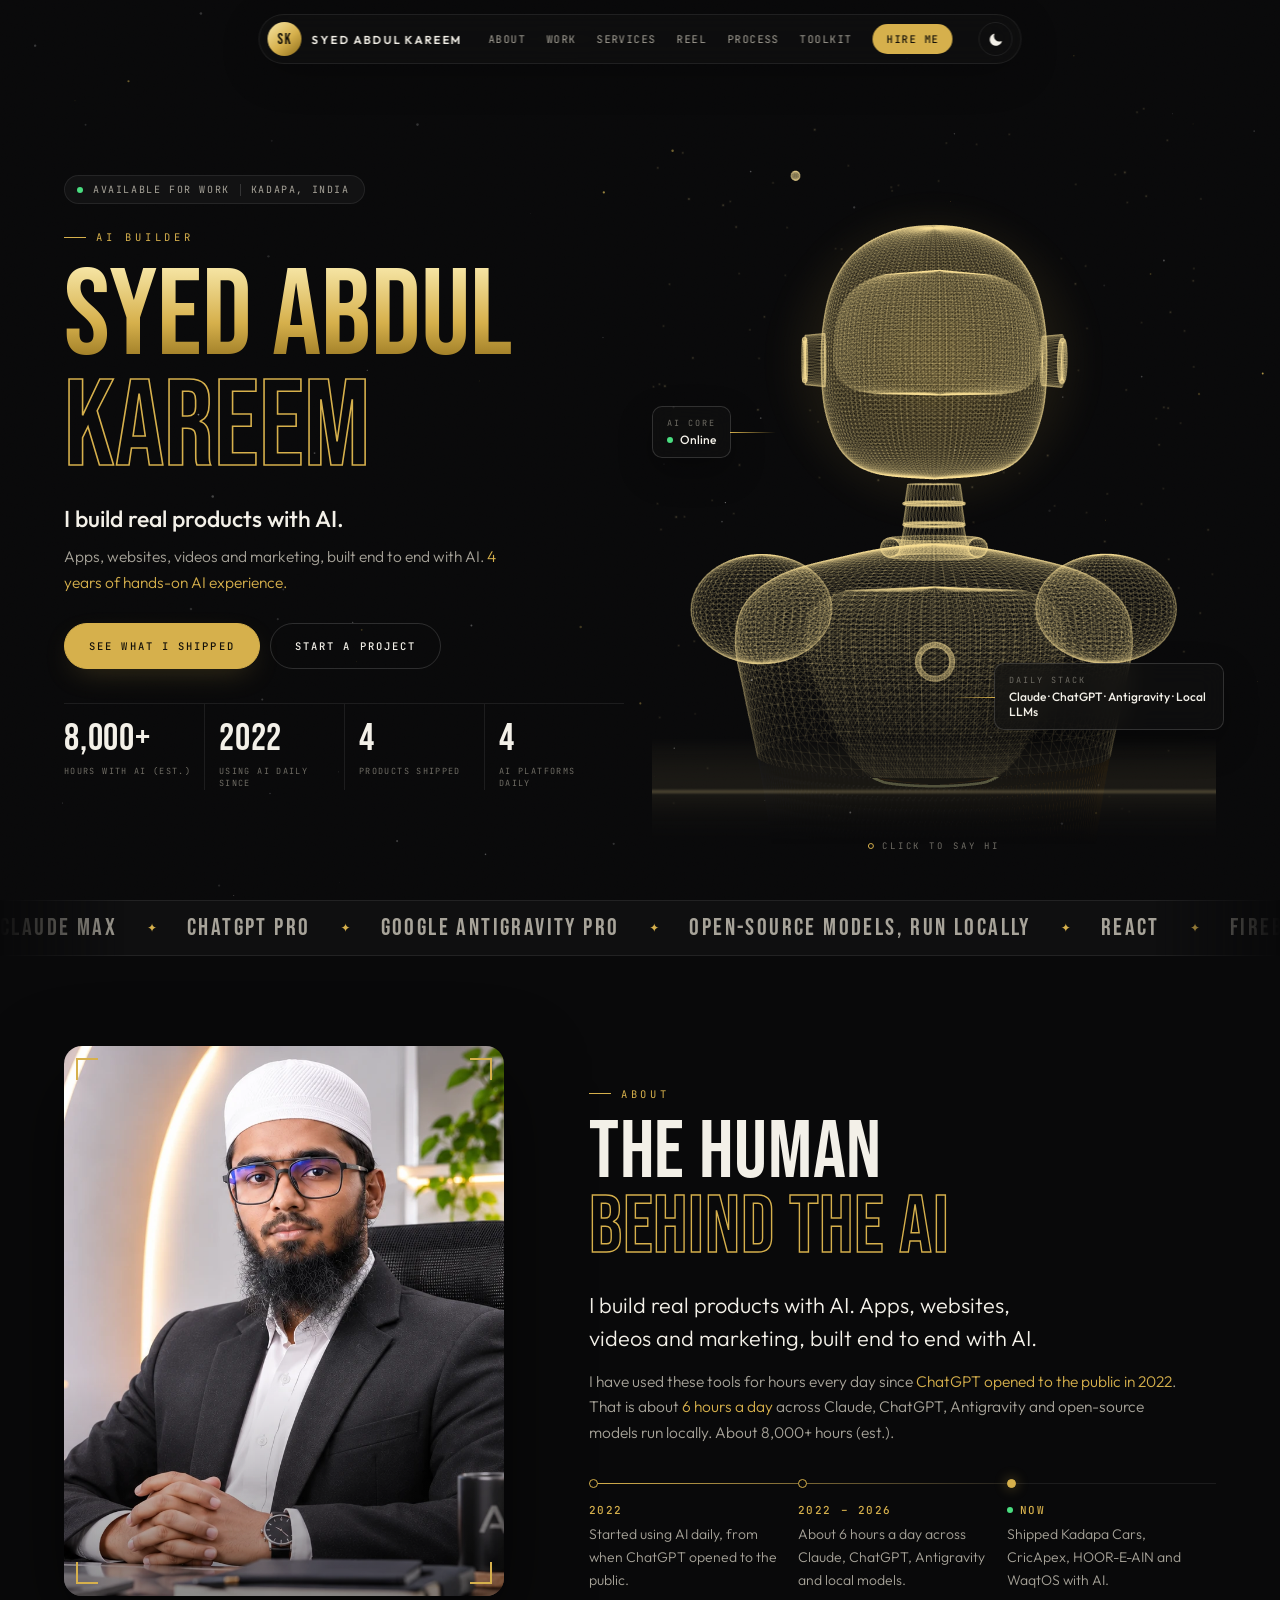
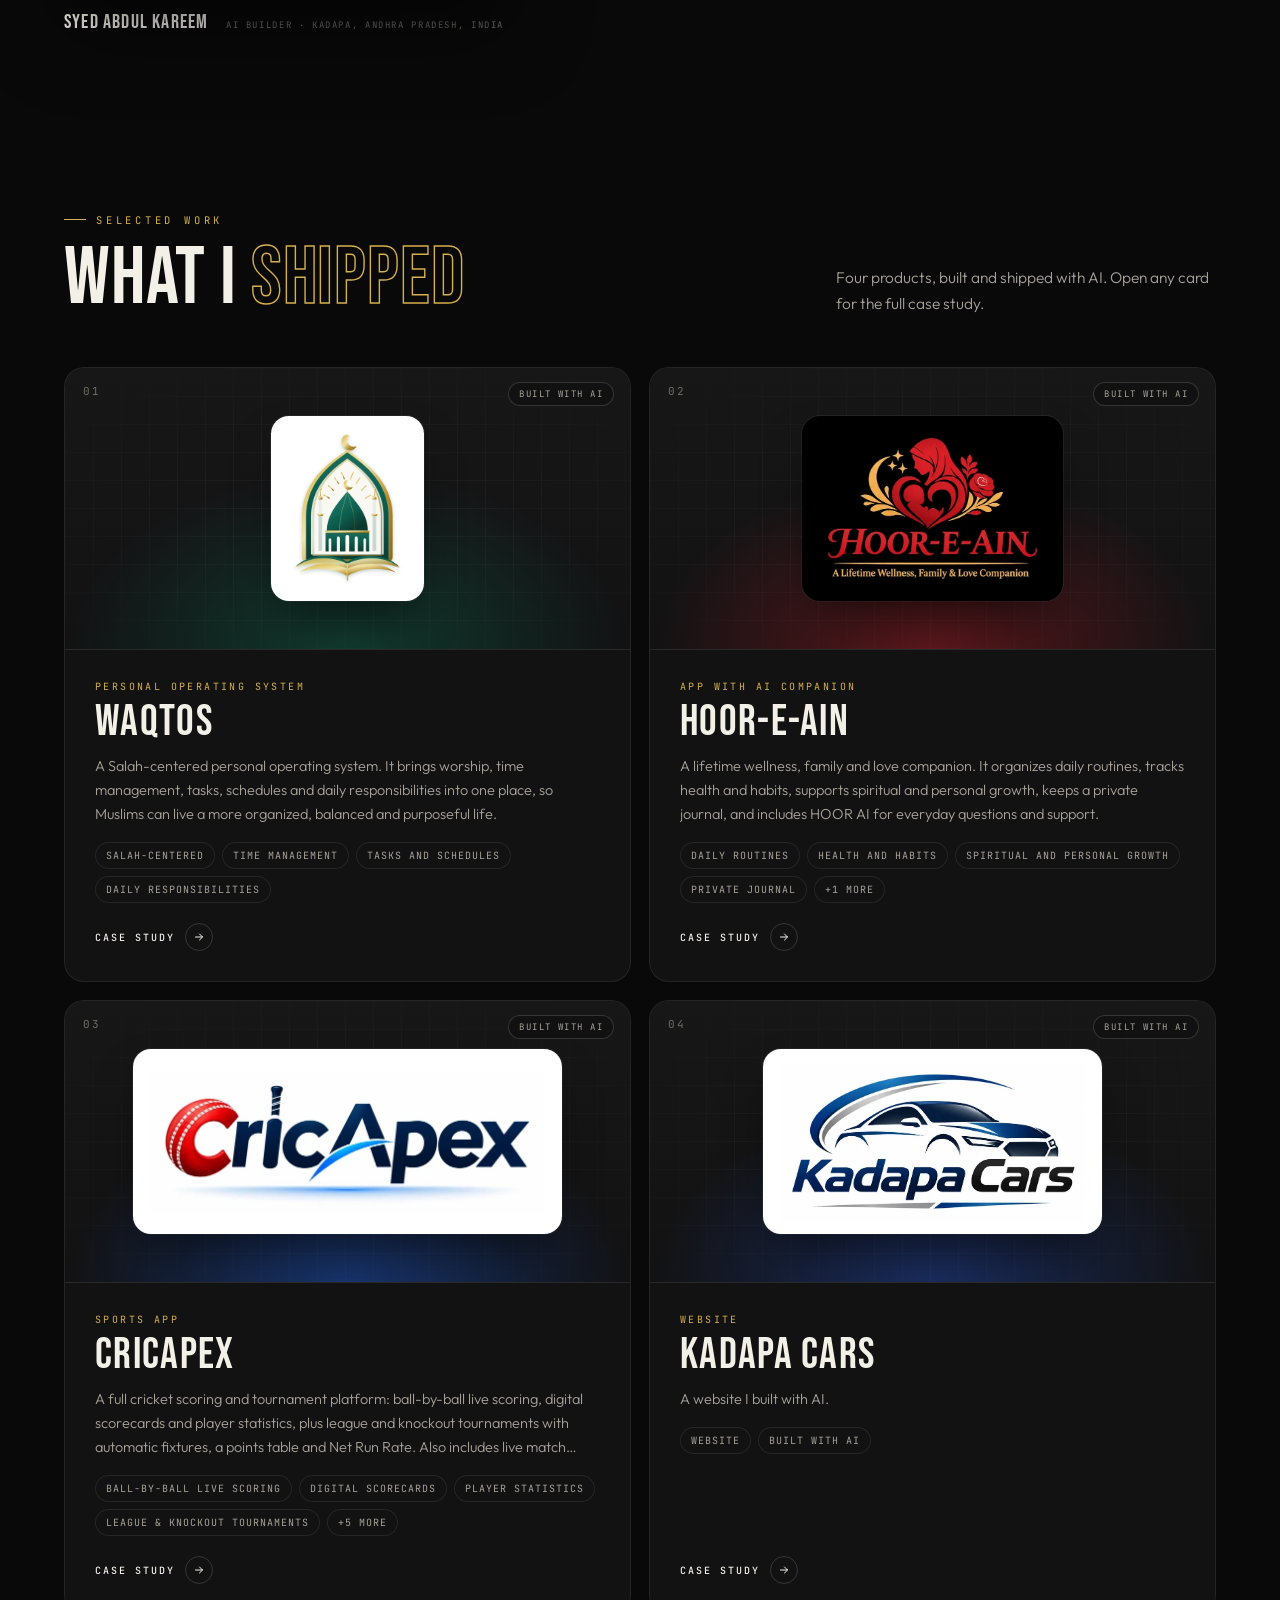
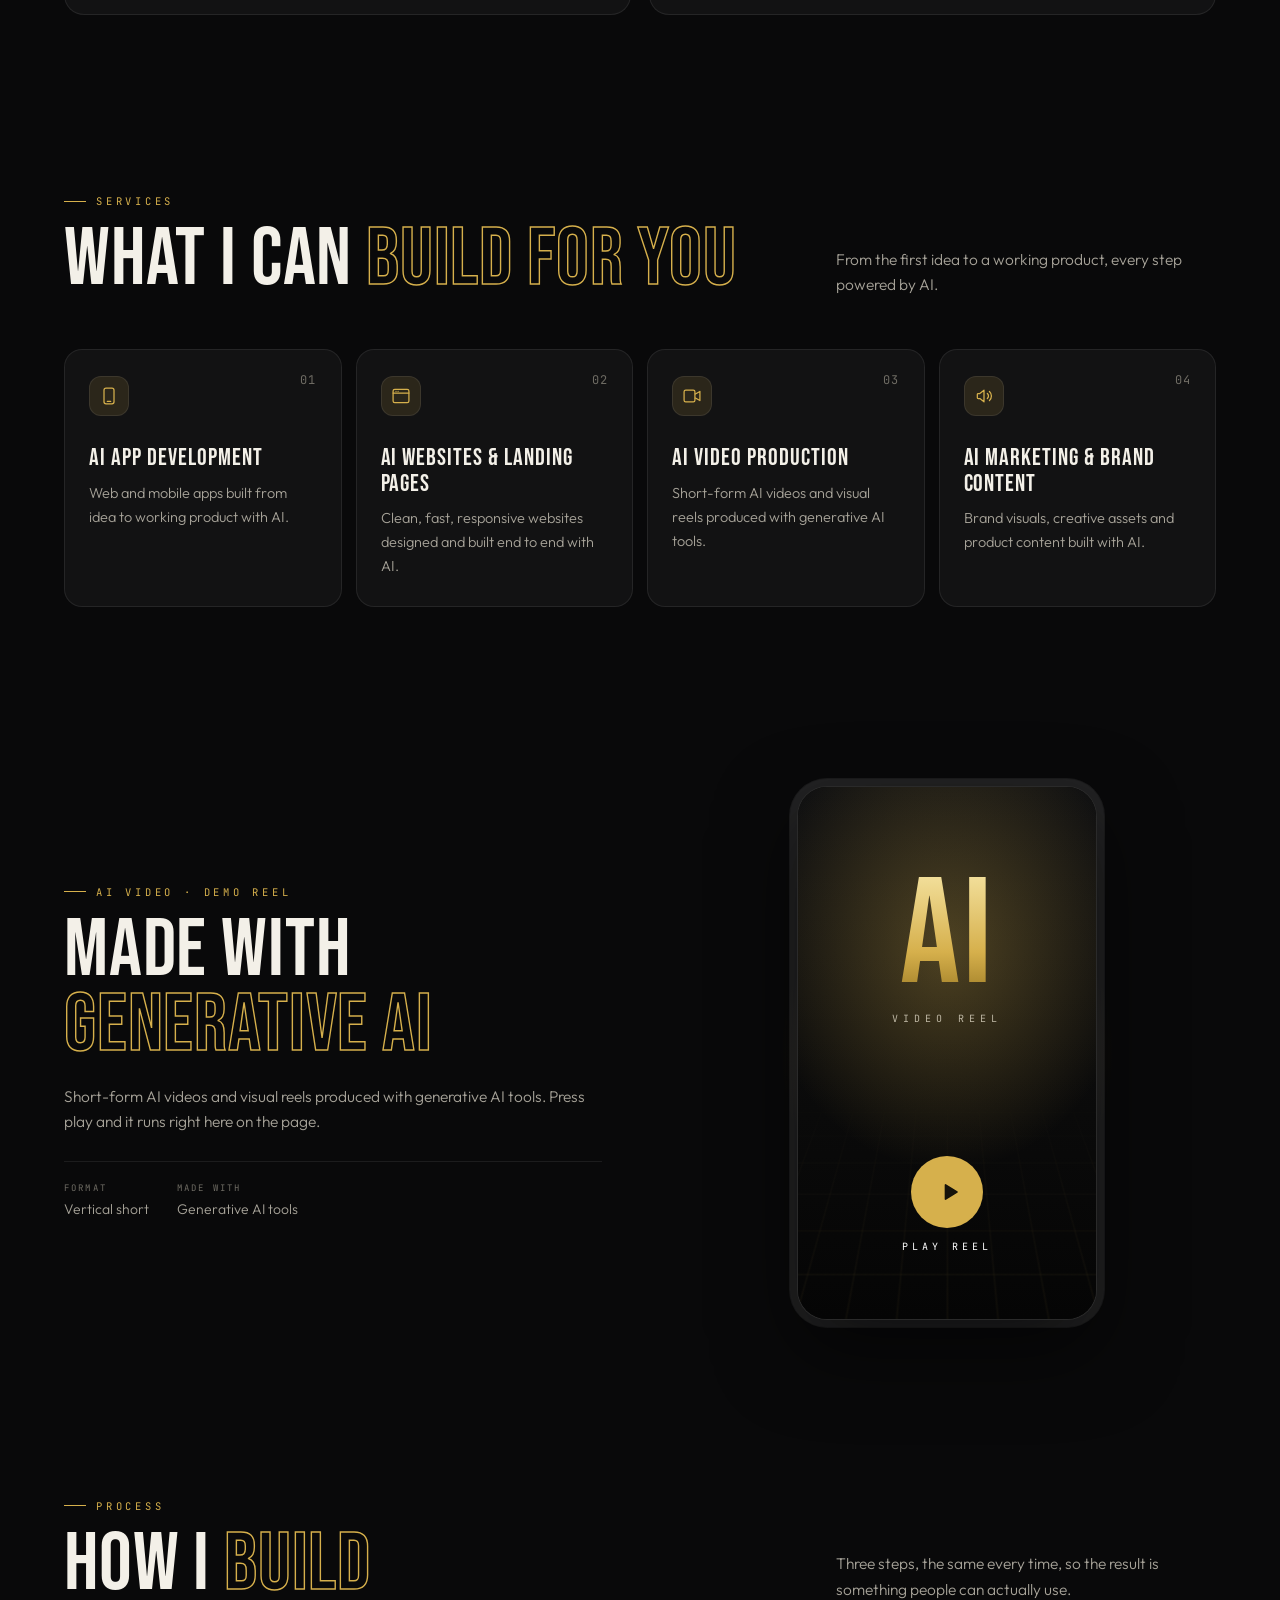
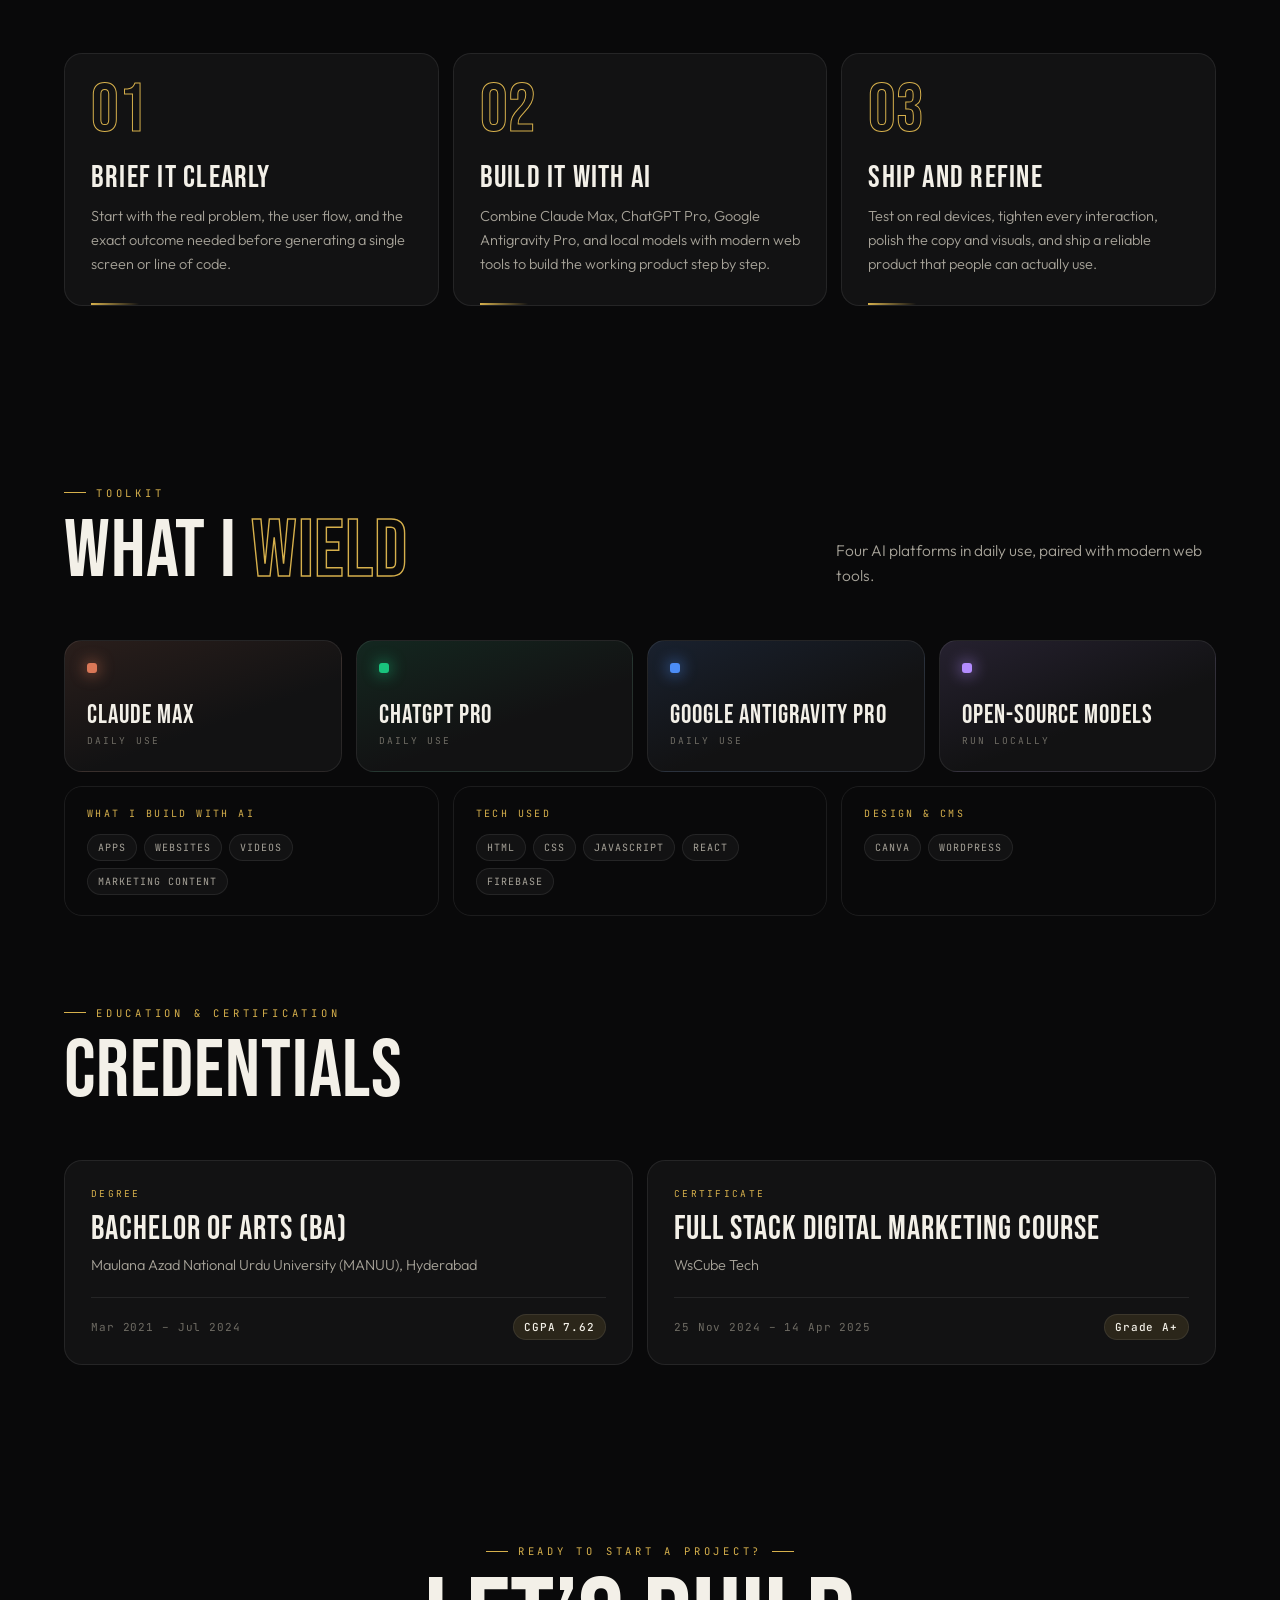
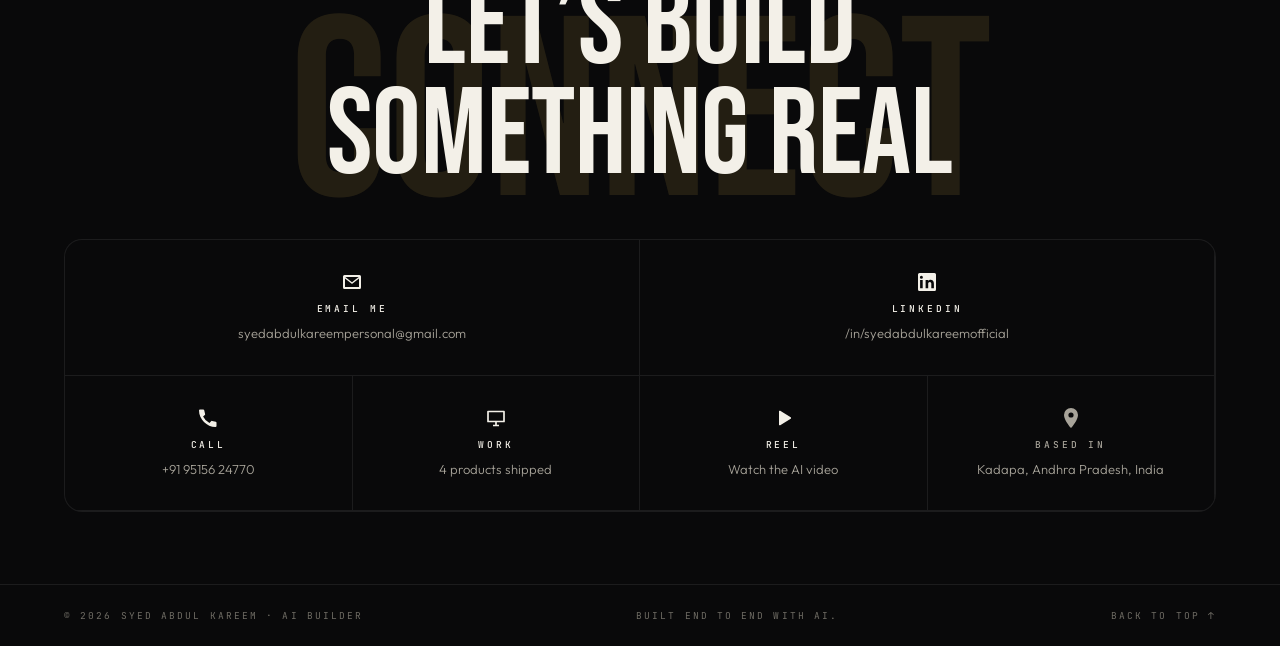
==== index.html @ c7adaabf "Redesign: interactive 3D robot hero, tighter layout - Hero now features a 3D robot built with three." ====
<!DOCTYPE html>
<html lang="en" data-theme="dark">
<head>
<meta charset="utf-8">
<meta name="viewport" content="width=device-width, initial-scale=1">
<title>Syed Abdul Kareem — AI Builder</title>
<meta name="description" content="Syed Abdul Kareem is an AI Builder from Kadapa, India. Apps, websites, videos and marketing, built end to end with AI. 4 years of hands-on AI experience.">
<meta name="theme-color" content="#09090a">
<meta property="og:title" content="Syed Abdul Kareem — AI Builder">
<meta property="og:description" content="I build real products with AI. Apps, websites, videos and marketing, built end to end.">
<meta property="og:image" content="assets/img/robot-poster.webp">
<meta property="og:type" content="website">
<link rel="icon" href="data:image/svg+xml,%3Csvg xmlns='http://www.w3.org/2000/svg' viewBox='0 0 64 64'%3E%3Crect width='64' height='64' rx='14' fill='%2309090a'/%3E%3Ctext x='32' y='43' font-family='Arial Black,Arial' font-weight='900' font-size='28' text-anchor='middle' fill='%23d6b04c'%3ESK%3C/text%3E%3C/svg%3E">
<link rel="preload" href="assets/fonts/bebas-neue.woff2" as="font" type="font/woff2" crossorigin>
<link rel="preload" href="assets/fonts/outfit.woff2" as="font" type="font/woff2" crossorigin>
<link rel="modulepreload" href="js/vendor/three.module.min.js">
<link rel="stylesheet" href="css/styles.css">
<script>
  try { var t = localStorage.getItem('theme'); if (t) document.documentElement.dataset.theme = t; } catch (e) {}
  document.documentElement.classList.add('js');
</script>
</head>
<body>

<!-- Boot screen -->
<div class="preloader" id="preloader" aria-hidden="true">
  <div class="preloader__inner">
    <p class="preloader__name">Syed Abdul Kareem</p>
    <p class="preloader__role">AI Builder</p>
    <div class="preloader__bar"><span id="preloaderBar"></span></div>
    <p class="preloader__log"><span id="preloaderLog">Booting AI systems</span> · <span id="preloaderPct">0</span>%</p>
  </div>
</div>

<canvas id="fx" class="fx" aria-hidden="true"></canvas>
<div class="grain" aria-hidden="true"></div>
<div class="progress" aria-hidden="true"><span id="progressBar"></span></div>

<a class="skip" href="#main">Skip to content</a>

<!-- Navigation -->
<header class="nav" id="nav">
  <a class="nav__brand" href="#top" aria-label="Syed Abdul Kareem, back to top">
    <span class="nav__mark" aria-hidden="true">SK</span>
    <span class="nav__name">Syed Abdul Kareem</span>
  </a>
  <nav class="nav__links" id="navLinks" aria-label="Primary">
    <a href="#about">About</a>
    <a href="#work">Work</a>
    <a href="#services">Services</a>
    <a href="#reel">Reel</a>
    <a href="#process">Process</a>
    <a href="#toolkit">Toolkit</a>
    <a href="#contact" class="nav__cta">Hire me</a>
  </nav>
  <button class="nav__theme" id="themeToggle" type="button" aria-label="Switch colour theme">
    <svg class="i-moon" viewBox="0 0 24 24" width="15" height="15" aria-hidden="true"><path fill="currentColor" d="M20.4 14.6A8.5 8.5 0 0 1 9.4 3.6a.75.75 0 0 0-.96-.93A10 10 0 1 0 21.33 15.56a.75.75 0 0 0-.93-.96Z"/></svg>
    <svg class="i-sun" viewBox="0 0 24 24" width="15" height="15" aria-hidden="true"><circle cx="12" cy="12" r="4.2" fill="currentColor"/><g stroke="currentColor" stroke-width="2" stroke-linecap="round"><path d="M12 2.5v2.2M12 19.3v2.2M2.5 12h2.2M19.3 12h2.2M5.3 5.3l1.5 1.5M17.2 17.2l1.5 1.5M5.3 18.7l1.5-1.5M17.2 6.8l1.5-1.5"/></g></svg>
  </button>
  <button class="nav__burger" id="burger" type="button" aria-label="Open menu" aria-expanded="false" aria-controls="navLinks"><span></span><span></span></button>
</header>

<main id="main">

<!-- ============================== HERO -->
<section class="hero" id="top">
  <div class="hero__copy">
    <p class="hero__status"><span class="dot dot--live"></span>Available for work <i></i> Kadapa, India</p>
    <p class="eyebrow hero__eyebrow">AI Builder</p>
    <h1 class="hero__name" aria-label="Syed Abdul Kareem">
      <span class="hero__line"><span class="hero__fill">Syed Abdul</span></span>
      <span class="hero__line"><span class="hero__outline">Kareem</span></span>
    </h1>
    <p class="hero__lead">I build real products with AI.</p>
    <p class="hero__sub">Apps, websites, videos and marketing, built end to end with AI. <em>4 years of hands-on AI experience.</em></p>
    <div class="hero__cta">
      <a class="btn btn--solid" href="#work"><span>See what I shipped</span></a>
      <a class="btn" href="#contact"><span>Start a project</span></a>
    </div>
    <dl class="hero__stats">
      <div><dt>Hours with AI (est.)</dt><dd><span data-count="8000" data-format="comma">8,000</span>+</dd></div>
      <div><dt>Using AI daily since</dt><dd><span data-count="2022">2022</span></dd></div>
      <div><dt>Products shipped</dt><dd><span data-count="4">4</span></dd></div>
      <div><dt>AI platforms daily</dt><dd><span data-count="4">4</span></dd></div>
    </dl>
  </div>

  <div class="robot" id="robotStage" tabindex="0" role="img" aria-label="Interactive 3D robot. It follows your cursor; click it to say hello.">
    <div class="robot__glow" aria-hidden="true"></div>
    <canvas id="robotCanvas" class="robot__canvas"></canvas>
    <img class="robot__poster" src="assets/img/robot-poster.webp" alt="" width="900" height="1000">
    <p class="robot__bubble" id="robotBubble" aria-live="polite"></p>
    <div class="robot__hud robot__hud--a" aria-hidden="true"><span>AI core</span><b><i class="dot dot--live"></i>Online</b></div>
    <div class="robot__hud robot__hud--b" aria-hidden="true"><span>Daily stack</span><b>Claude · ChatGPT · Antigravity · Local LLMs</b></div>
    <p class="robot__hint" aria-hidden="true">Click to say hi</p>
  </div>
</section>

<!-- Stack strip -->
<div class="strip" aria-label="AI platforms in daily use">
  <div class="strip__track" id="strip">
    <span>Claude Max</span><i>✦</i><span>ChatGPT Pro</span><i>✦</i><span>Google Antigravity Pro</span><i>✦</i><span>Open-source models, run locally</span><i>✦</i><span>React</span><i>✦</i><span>Firebase</span><i>✦</i>
  </div>
</div>

<!-- ============================== ABOUT -->
<section class="section about" id="about">
  <figure class="about__photo reveal">
    <div class="about__frame">
      <img src="assets/img/abdul-portrait.webp" alt="Portrait of Syed Abdul Kareem" width="771" height="941" loading="lazy">
      <span class="corner corner--tl"></span><span class="corner corner--tr"></span><span class="corner corner--bl"></span><span class="corner corner--br"></span>
    </div>
    <figcaption><b>Syed Abdul Kareem</b><span>AI Builder · Kadapa, Andhra Pradesh, India</span></figcaption>
  </figure>

  <div class="about__text">
    <p class="eyebrow reveal">About</p>
    <h2 class="title reveal">The human<br><span class="title__outline">behind the AI</span></h2>
    <p class="about__lead reveal">I build real products with AI. Apps, websites, videos and marketing, built end to end with AI.</p>
    <p class="body reveal">I have used these tools for hours every day since <mark>ChatGPT opened to the public in 2022</mark>. That is about <mark>6 hours a day</mark> across Claude, ChatGPT, Antigravity and open-source models run locally. About 8,000+ hours (est.).</p>

    <ol class="journey reveal" aria-label="Journey, 2022 to 2026">
      <li>
        <p class="journey__when">2022</p>
        <p>Started using AI daily, from when ChatGPT opened to the public.</p>
      </li>
      <li>
        <p class="journey__when">2022 – 2026</p>
        <p>About 6 hours a day across Claude, ChatGPT, Antigravity and local models.</p>
      </li>
      <li>
        <p class="journey__when"><span class="dot dot--live"></span>Now</p>
        <p>Shipped Kadapa Cars, CricApex, HOOR-E-AIN and WaqtOS with AI.</p>
      </li>
    </ol>
  </div>
</section>

<!-- ============================== WORK -->
<section class="section work" id="work">
  <header class="shead">
    <div>
      <p class="eyebrow reveal">Selected work</p>
      <h2 class="title reveal">What I <span class="title__outline">Shipped</span></h2>
    </div>
    <p class="shead__lede reveal">Four products, built and shipped with AI. Open any card for the full case study.</p>
  </header>
  <div class="projects" id="projects"></div>
</section>

<!-- ============================== SERVICES -->
<section class="section services" id="services">
  <header class="shead">
    <div>
      <p class="eyebrow reveal">Services</p>
      <h2 class="title reveal">What I can <span class="title__outline">build for you</span></h2>
    </div>
    <p class="shead__lede reveal">From the first idea to a working product, every step powered by AI.</p>
  </header>
  <div class="services__grid">
    <article class="svc reveal">
      <svg viewBox="0 0 24 24" aria-hidden="true"><rect x="6" y="2.5" width="12" height="19" rx="2.5" fill="none" stroke="currentColor" stroke-width="1.5"/><path d="M10 18.5h4" stroke="currentColor" stroke-width="1.5" stroke-linecap="round"/></svg>
      <p class="svc__num">01</p>
      <h3>AI App Development</h3>
      <p>Web and mobile apps built from idea to working product with AI.</p>
    </article>
    <article class="svc reveal">
      <svg viewBox="0 0 24 24" aria-hidden="true"><rect x="2.5" y="4" width="19" height="16" rx="2" fill="none" stroke="currentColor" stroke-width="1.5"/><path d="M2.5 8.5h19M6 6.3h.01M8.5 6.3h.01" stroke="currentColor" stroke-width="1.5" stroke-linecap="round"/></svg>
      <p class="svc__num">02</p>
      <h3>AI Websites &amp; Landing Pages</h3>
      <p>Clean, fast, responsive websites designed and built end to end with AI.</p>
    </article>
    <article class="svc reveal">
      <svg viewBox="0 0 24 24" aria-hidden="true"><rect x="2.5" y="5" width="13" height="14" rx="2" fill="none" stroke="currentColor" stroke-width="1.5"/><path d="M15.5 10l6-3.5v11l-6-3.5" fill="none" stroke="currentColor" stroke-width="1.5" stroke-linejoin="round"/></svg>
      <p class="svc__num">03</p>
      <h3>AI Video Production</h3>
      <p>Short-form AI videos and visual reels produced with generative AI tools.</p>
    </article>
    <article class="svc reveal">
      <svg viewBox="0 0 24 24" aria-hidden="true"><path d="M4 10v4a1 1 0 0 0 1 1h2l5 4V5L7 9H5a1 1 0 0 0-1 1Z" fill="none" stroke="currentColor" stroke-width="1.5" stroke-linejoin="round"/><path d="M16 9a4 4 0 0 1 0 6M18.5 6.5a7.5 7.5 0 0 1 0 11" fill="none" stroke="currentColor" stroke-width="1.5" stroke-linecap="round"/></svg>
      <p class="svc__num">04</p>
      <h3>AI Marketing &amp; Brand Content</h3>
      <p>Brand visuals, creative assets and product content built with AI.</p>
    </article>
  </div>
</section>

<!-- ============================== REEL -->
<section class="section reel" id="reel">
  <div class="reel__text">
    <p class="eyebrow reveal">AI video · Demo reel</p>
    <h2 class="title reveal">Made with<br><span class="title__outline">generative AI</span></h2>
    <p class="body reveal">Short-form AI videos and visual reels produced with generative AI tools. Press play and it runs right here on the page.</p>
    <ul class="reel__facts reveal">
      <li><b>Format</b>Vertical short</li>
      <li><b>Made with</b>Generative AI tools</li>
    </ul>
  </div>
  <div class="reel__stage reveal">
    <div class="phone" id="reelPlayer" data-embed="https://www.youtube-nocookie.com/embed/nXBdBgQvUWE" data-id="nXBdBgQvUWE">
      <div class="phone__cover" aria-hidden="true">
        <span class="phone__grid"></span>
        <span class="phone__big">AI</span>
        <span class="phone__small">Video reel</span>
      </div>
      <button class="phone__play" type="button" id="reelPlay" aria-label="Play the AI video reel">
        <span><svg viewBox="0 0 24 24" width="26" height="26" aria-hidden="true"><path fill="currentColor" d="M8 5.5v13a.8.8 0 0 0 1.2.7l10.5-6.5a.8.8 0 0 0 0-1.4L9.2 4.8A.8.8 0 0 0 8 5.5Z"/></svg></span>
        <em>Play reel</em>
      </button>
    </div>
  </div>
</section>

<!-- ============================== PROCESS -->
<section class="section process" id="process">
  <header class="shead">
    <div>
      <p class="eyebrow reveal">Process</p>
      <h2 class="title reveal">How I <span class="title__outline">build</span></h2>
    </div>
    <p class="shead__lede reveal">Three steps, the same every time, so the result is something people can actually use.</p>
  </header>
  <ol class="steps">
    <li class="step reveal">
      <p class="step__num">01</p>
      <h3>Brief it clearly</h3>
      <p>Start with the real problem, the user flow, and the exact outcome needed before generating a single screen or line of code.</p>
    </li>
    <li class="step reveal">
      <p class="step__num">02</p>
      <h3>Build it with AI</h3>
      <p>Combine Claude Max, ChatGPT Pro, Google Antigravity Pro, and local models with modern web tools to build the working product step by step.</p>
    </li>
    <li class="step reveal">
      <p class="step__num">03</p>
      <h3>Ship and refine</h3>
      <p>Test on real devices, tighten every interaction, polish the copy and visuals, and ship a reliable product that people can actually use.</p>
    </li>
  </ol>
</section>

<!-- ============================== TOOLKIT -->
<section class="section toolkit" id="toolkit">
  <header class="shead">
    <div>
      <p class="eyebrow reveal">Toolkit</p>
      <h2 class="title reveal">What I <span class="title__outline">wield</span></h2>
    </div>
    <p class="shead__lede reveal">Four AI platforms in daily use, paired with modern web tools.</p>
  </header>
  <div class="ai-grid">
    <article class="ai reveal" style="--c:#d97757"><span class="ai__dot"></span><h3>Claude Max</h3><p>Daily use</p></article>
    <article class="ai reveal" style="--c:#19c37d"><span class="ai__dot"></span><h3>ChatGPT Pro</h3><p>Daily use</p></article>
    <article class="ai reveal" style="--c:#4c8df6"><span class="ai__dot"></span><h3>Google Antigravity Pro</h3><p>Daily use</p></article>
    <article class="ai reveal" style="--c:#b48cff"><span class="ai__dot"></span><h3>Open-source models</h3><p>Run locally</p></article>
  </div>
  <div class="tool-rows">
    <div class="tool-row reveal">
      <h3>What I build with AI</h3>
      <ul class="chips"><li>Apps</li><li>Websites</li><li>Videos</li><li>Marketing content</li></ul>
    </div>
    <div class="tool-row reveal">
      <h3>Tech used</h3>
      <ul class="chips"><li>HTML</li><li>CSS</li><li>JavaScript</li><li>React</li><li>Firebase</li></ul>
    </div>
    <div class="tool-row reveal">
      <h3>Design &amp; CMS</h3>
      <ul class="chips"><li>Canva</li><li>WordPress</li></ul>
    </div>
  </div>
</section>

<!-- ============================== EDUCATION -->
<section class="section edu" id="education">
  <header class="shead">
    <div>
      <p class="eyebrow reveal">Education &amp; certification</p>
      <h2 class="title reveal">Credentials</h2>
    </div>
  </header>
  <div class="edu__grid">
    <article class="cred reveal">
      <p class="cred__kind">Degree</p>
      <h3>Bachelor of Arts (BA)</h3>
      <p class="cred__org">Maulana Azad National Urdu University (MANUU), Hyderabad</p>
      <div class="cred__meta"><span>Mar 2021 – Jul 2024</span><b>CGPA 7.62</b></div>
    </article>
    <article class="cred reveal">
      <p class="cred__kind">Certificate</p>
      <h3>Full Stack Digital Marketing Course</h3>
      <p class="cred__org">WsCube Tech</p>
      <div class="cred__meta"><span>25 Nov 2024 – 14 Apr 2025</span><b>Grade A+</b></div>
    </article>
  </div>
</section>

<!-- ============================== CONTACT -->
<section class="section contact" id="contact">
  <p class="eyebrow reveal">Ready to start a project?</p>
  <div class="contact__head reveal">
    <span class="contact__ghost" aria-hidden="true">Connect</span>
    <h2 class="contact__title">Let’s build<br>something real</h2>
  </div>
  <div class="links reveal">
    <a class="link link--wide" href="mailto:syedabdulkareempersonal@gmail.com">
      <svg viewBox="0 0 24 24" aria-hidden="true"><path fill="currentColor" d="M3 6.5A1.5 1.5 0 0 1 4.5 5h15A1.5 1.5 0 0 1 21 6.5v11a1.5 1.5 0 0 1-1.5 1.5h-15A1.5 1.5 0 0 1 3 17.5v-11Zm2.3.5 6.7 5.2L18.7 7H5.3ZM19 8.6l-6.4 5a1 1 0 0 1-1.2 0L5 8.6V17h14V8.6Z"/></svg>
      <span class="link__label">Email me</span>
      <span class="link__value">syedabdulkareempersonal@gmail.com</span>
    </a>
    <a class="link link--wide" href="https://www.linkedin.com/in/syedabdulkareemofficial/" target="_blank" rel="noopener">
      <svg viewBox="0 0 24 24" aria-hidden="true"><path fill="currentColor" d="M4.5 3h15A1.5 1.5 0 0 1 21 4.5v15a1.5 1.5 0 0 1-1.5 1.5h-15A1.5 1.5 0 0 1 3 19.5v-15A1.5 1.5 0 0 1 4.5 3Zm3.2 15.3V10H5.1v8.3h2.6ZM6.4 8.8a1.5 1.5 0 1 0 0-3 1.5 1.5 0 0 0 0 3Zm12.5 9.5v-4.6c0-2.4-1.3-3.9-3.3-3.9-1.2 0-2 .6-2.4 1.3V10h-2.6v8.3h2.6v-4.5c0-1.1.6-1.8 1.6-1.8.9 0 1.5.7 1.5 1.8v4.5h2.6Z"/></svg>
      <span class="link__label">LinkedIn</span>
      <span class="link__value">/in/syedabdulkareemofficial</span>
    </a>
    <a class="link" href="tel:+919515624770">
      <svg viewBox="0 0 24 24" aria-hidden="true"><path fill="currentColor" d="M7.2 3.5c.5 0 .9.3 1 .8l.9 3.6a1 1 0 0 1-.3 1L7.1 10.5a12.5 12.5 0 0 0 6.4 6.4l1.6-1.7a1 1 0 0 1 1-.3l3.6.9c.5.1.8.5.8 1v3.2a1 1 0 0 1-1 1C10.9 21 3 13.1 3 4.5a1 1 0 0 1 1-1h3.2Z"/></svg>
      <span class="link__label">Call</span>
      <span class="link__value">+91 95156 24770</span>
    </a>
    <a class="link" href="#work">
      <svg viewBox="0 0 24 24" aria-hidden="true"><path fill="none" stroke="currentColor" stroke-width="1.7" stroke-linejoin="round" d="M4 5.5h16v10H4zM9 19.5h6M12 15.5v4"/></svg>
      <span class="link__label">Work</span>
      <span class="link__value">4 products shipped</span>
    </a>
    <a class="link" href="#reel">
      <svg viewBox="0 0 24 24" aria-hidden="true"><path fill="currentColor" d="M8 5.5v13a.8.8 0 0 0 1.2.7l10.5-6.5a.8.8 0 0 0 0-1.4L9.2 4.8A.8.8 0 0 0 8 5.5Z"/></svg>
      <span class="link__label">Reel</span>
      <span class="link__value">Watch the AI video</span>
    </a>
    <div class="link link--static">
      <svg viewBox="0 0 24 24" aria-hidden="true"><path fill="currentColor" d="M12 2a7 7 0 0 0-7 7c0 5.1 6.2 12.3 6.5 12.6a.7.7 0 0 0 1 0C12.8 21.3 19 14.1 19 9a7 7 0 0 0-7-7Zm0 9.6A2.6 2.6 0 1 1 12 6.4a2.6 2.6 0 0 1 0 5.2Z"/></svg>
      <span class="link__label">Based in</span>
      <span class="link__value">Kadapa, Andhra Pradesh, India</span>
    </div>
  </div>
</section>

</main>

<footer class="footer">
  <p>© <span id="year">2026</span> Syed Abdul Kareem · AI Builder</p>
  <p>Built end to end with AI.</p>
  <a href="#top">Back to top ↑</a>
</footer>

<!-- Case study dialog -->
<dialog class="case" id="case" aria-labelledby="caseName">
  <div class="case__panel">
    <button class="case__close" type="button" id="caseClose" aria-label="Close case study">✕</button>
    <div class="case__top">
      <div class="case__plate" id="casePlate"><img id="caseImg" src="" alt=""></div>
      <div>
        <p class="case__kind" id="caseKind"></p>
        <h3 class="case__name" id="caseName"></h3>
        <p class="case__status" id="caseStatus"></p>
      </div>
    </div>
    <div class="case__cols">
      <div>
        <h4>Project overview</h4>
        <p id="caseDesc"></p>
      </div>
      <div>
        <h4>Key features</h4>
        <ul id="caseFeatures"></ul>
      </div>
    </div>
    <div class="case__nav">
      <button type="button" class="btn btn--sm" id="casePrev"><span>← Previous</span></button>
      <p id="caseCount"></p>
      <button type="button" class="btn btn--sm" id="caseNext"><span>Next →</span></button>
    </div>
  </div>
</dialog>

<script src="js/main.js" defer></script>
<script type="module" src="js/robot.js"></script>
</body>
</html>
---- css/styles.css ----
/* ============================================================ Fonts */
@font-face { font-family: "Bebas Neue"; src: url("../assets/fonts/bebas-neue.woff2") format("woff2"); font-weight: 400; font-display: swap; }
@font-face { font-family: "Outfit"; src: url("../assets/fonts/outfit.woff2") format("woff2"); font-weight: 300 700; font-display: swap; }
@font-face { font-family: "JetBrains Mono"; src: url("../assets/fonts/jetbrains-mono.woff2") format("woff2"); font-weight: 400 500; font-display: swap; }

/* ============================================================ Tokens */
:root {
  --bg: #09090a;
  --bg-2: #0f0f10;
  --panel: #121213;
  --panel-2: #171718;
  --line: rgba(255, 255, 255, .08);
  --line-2: rgba(255, 255, 255, .15);
  --text: #f3f0e8;
  --muted: #a7a399;
  --faint: #6f6c64;
  --gold: #d6b04c;
  --gold-hi: #f7e7a8;
  --gold-lo: #8c6c1a;
  --on-gold: #15120a;
  --glow: rgba(214, 176, 76, .26);
  --nav-bg: rgba(16, 16, 17, .7);
  --ghost: rgba(214, 176, 76, .13);
  --shadow: 0 30px 80px rgba(0, 0, 0, .55);
  --display: "Bebas Neue", "Arial Narrow", Impact, sans-serif;
  --sans: "Outfit", system-ui, -apple-system, "Segoe UI", sans-serif;
  --mono: "JetBrains Mono", ui-monospace, Menlo, monospace;
  --pad: clamp(20px, 5vw, 80px);
  --gap: clamp(56px, 7vw, 104px);
  --max: 1320px;
  --ease: cubic-bezier(.2, .8, .2, 1);
  color-scheme: dark;
}
[data-theme="light"] {
  --bg: #f4f1ea;
  --bg-2: #ece8de;
  --panel: #fbfaf6;
  --panel-2: #ffffff;
  --line: rgba(35, 28, 8, .1);
  --line-2: rgba(35, 28, 8, .2);
  --text: #17140a;
  --muted: #57524a;
  --faint: #8a857a;
  --gold: #8f6c10;
  --gold-hi: #b48a1e;
  --gold-lo: #5a430a;
  --on-gold: #fffaf0;
  --glow: rgba(170, 125, 20, .2);
  --nav-bg: rgba(255, 254, 250, .78);
  --ghost: rgba(143, 108, 16, .1);
  --shadow: 0 24px 60px rgba(60, 45, 5, .14);
  color-scheme: light;
}

/* ============================================================ Base */
*, *::before, *::after { box-sizing: border-box; }
html { overflow-x: clip; scroll-behavior: smooth; scroll-padding-top: 84px; -webkit-text-size-adjust: 100%; }
body { margin: 0; background: var(--bg); color: var(--text); font: 300 16px/1.65 var(--sans); overflow-x: clip; transition: background .5s, color .5s; -webkit-font-smoothing: antialiased; }
body.is-loading { overflow: hidden; }
img { max-width: 100%; display: block; }
a { color: inherit; text-decoration: none; }
button { font: inherit; color: inherit; background: none; border: 0; cursor: pointer; padding: 0; }
h1, h2, h3, h4, p, ul, ol, dl, dd, figure, blockquote { margin: 0; padding: 0; }
ul, ol { list-style: none; }
::selection { background: var(--gold); color: var(--on-gold); }
:focus-visible { outline: 2px solid var(--gold); outline-offset: 3px; border-radius: 4px; }
.skip { position: fixed; left: 12px; top: -60px; z-index: 300; background: var(--gold); color: var(--on-gold); padding: 8px 14px; border-radius: 6px; font-weight: 500; }
.skip:focus { top: 12px; }

.fx { position: fixed; inset: 0; width: 100%; height: 100%; z-index: 0; pointer-events: none; }
.grain { position: fixed; inset: 0; z-index: 1; pointer-events: none; opacity: .045; mix-blend-mode: overlay;
  background-image: url("data:image/svg+xml,%3Csvg xmlns='http://www.w3.org/2000/svg' width='160' height='160'%3E%3Cfilter id='n'%3E%3CfeTurbulence type='fractalNoise' baseFrequency='.9' numOctaves='2' stitchTiles='stitch'/%3E%3C/filter%3E%3Crect width='100%25' height='100%25' filter='url(%23n)'/%3E%3C/svg%3E"); }
main, .footer { position: relative; z-index: 2; }
.progress { position: fixed; inset: 0 0 auto 0; height: 2px; z-index: 120; pointer-events: none; }
.progress span { display: block; height: 100%; transform-origin: 0 50%; transform: scaleX(0); background: linear-gradient(90deg, var(--gold-lo), var(--gold), var(--gold-hi)); box-shadow: 0 0 12px var(--glow); }

/* ============================================================ Preloader */
.preloader { position: fixed; inset: 0; z-index: 500; background: #050505; color: #fff; display: none; place-items: center; transition: opacity .8s ease, visibility .8s; }
.js .preloader { display: grid; }
.preloader.is-done { opacity: 0; visibility: hidden; }
.preloader__inner { text-align: center; padding: 24px; }
.preloader__name { font: 400 clamp(30px, 6vw, 64px)/1 var(--display); letter-spacing: .24em; margin-right: -.24em; animation: pre-in 1s var(--ease) both; }
.preloader__role { font: 400 10px var(--mono); letter-spacing: .5em; text-transform: uppercase; color: #d6b04c; margin-top: 16px; }
.preloader__bar { width: min(200px, 50vw); height: 1px; background: #262626; margin: 22px auto 14px; overflow: hidden; }
.preloader__bar span { display: block; height: 100%; background: #d6b04c; transform: scaleX(0); transform-origin: 0 50%; }
.preloader__log { font: 400 9.5px var(--mono); letter-spacing: .2em; text-transform: uppercase; color: #6a6a6a; }
@keyframes pre-in { from { opacity: 0; letter-spacing: .6em; filter: blur(8px); } }

/* ============================================================ Nav */
.nav { position: fixed; top: 14px; left: 50%; transform: translateX(-50%); z-index: 100; display: flex; align-items: center; gap: clamp(14px, 2vw, 26px);
  padding: 7px 8px 7px 8px; border-radius: 999px; width: max-content; max-width: calc(100vw - 24px);
  background: var(--nav-bg); border: 1px solid var(--line); -webkit-backdrop-filter: blur(18px) saturate(1.4); backdrop-filter: blur(18px) saturate(1.4);
  box-shadow: 0 10px 40px rgba(0, 0, 0, .22); transition: transform .5s var(--ease); }
.nav.is-hidden { transform: translate(-50%, -150%); }
.nav__brand { display: flex; align-items: center; gap: 10px; }
.nav__mark { width: 34px; height: 34px; border-radius: 50%; display: grid; place-items: center; font: 400 15px/1 var(--display); letter-spacing: .04em; color: var(--on-gold); background: linear-gradient(140deg, var(--gold-hi), var(--gold) 55%, var(--gold-lo)); }
.nav__name { font: 600 11.5px var(--sans); letter-spacing: .16em; text-transform: uppercase; white-space: nowrap; }
.nav__links { display: flex; align-items: center; gap: clamp(12px, 1.6vw, 22px); }
.nav__links a { position: relative; font: 400 10.5px var(--mono); letter-spacing: .14em; text-transform: uppercase; color: var(--muted); padding: 6px 0; transition: color .3s; white-space: nowrap; }
.nav__links a::after { content: ""; position: absolute; left: 0; right: 0; bottom: 1px; height: 1px; background: var(--gold); transform: scaleX(0); transform-origin: 100% 50%; transition: transform .4s var(--ease); }
.nav__links a:hover, .nav__links a.is-active { color: var(--text); }
.nav__links a:hover::after, .nav__links a.is-active::after { transform: scaleX(1); transform-origin: 0 50%; }
.nav__links .nav__cta { padding: 8px 14px; border-radius: 99px; background: var(--gold); color: var(--on-gold); font-weight: 500; }
.nav__links .nav__cta::after { display: none; }
.nav__links .nav__cta:hover { color: var(--on-gold); background: var(--gold-hi); }
.nav__theme { width: 34px; height: 34px; border-radius: 50%; display: grid; place-items: center; border: 1px solid var(--line); flex: none; transition: background .3s, color .3s, transform .5s var(--ease); }
.nav__theme:hover { background: var(--gold); color: var(--on-gold); transform: rotate(40deg); }
.nav__theme .i-sun, [data-theme="light"] .nav__theme .i-moon { display: none; }
[data-theme="light"] .nav__theme .i-sun { display: block; }
.nav__burger { display: none; width: 34px; height: 34px; border-radius: 50%; border: 1px solid var(--line); position: relative; flex: none; }
.nav__burger span { position: absolute; left: 10px; right: 10px; height: 1.5px; background: var(--text); transition: transform .35s var(--ease), top .35s var(--ease); }
.nav__burger span:first-child { top: 13px; } .nav__burger span:last-child { top: 19px; }
.nav__burger[aria-expanded="true"] span:first-child { top: 16px; transform: rotate(45deg); }
.nav__burger[aria-expanded="true"] span:last-child { top: 16px; transform: rotate(-45deg); }

/* ============================================================ Shared */
.section { padding: var(--gap) var(--pad); max-width: calc(var(--max) + var(--pad) * 2); margin: 0 auto; }
.eyebrow { font: 400 10.5px var(--mono); letter-spacing: .36em; text-transform: uppercase; color: var(--gold); display: flex; align-items: center; gap: 10px; margin-bottom: 14px; }
.eyebrow::before { content: ""; width: 22px; height: 1px; background: currentColor; }
.title { font: 400 clamp(46px, 6.4vw, 92px)/.92 var(--display); letter-spacing: .01em; text-transform: uppercase; }
.title__outline { color: transparent; -webkit-text-stroke: 1.4px var(--gold); }
.body { color: var(--muted); font-size: 15.5px; max-width: 60ch; }
mark { background: none; color: var(--gold); }
.dot { display: inline-block; width: 6px; height: 6px; border-radius: 50%; background: var(--gold); flex: none; }
.dot--live { background: #4ade80; box-shadow: 0 0 0 0 rgba(74, 222, 128, .5); animation: live 2.2s infinite; }
@keyframes live { 70% { box-shadow: 0 0 0 8px rgba(74, 222, 128, 0); } 100% { box-shadow: 0 0 0 0 rgba(74, 222, 128, 0); } }

.shead { display: flex; justify-content: space-between; align-items: flex-end; gap: 24px 60px; flex-wrap: wrap; margin-bottom: clamp(32px, 4vw, 52px); }
.shead__lede { color: var(--muted); max-width: 38ch; font-size: 15.5px; }

.btn { position: relative; display: inline-flex; align-items: center; justify-content: center; overflow: hidden; isolation: isolate; padding: 15px 24px; border: 1px solid var(--line-2); border-radius: 999px;
  font: 500 10.5px var(--mono); letter-spacing: .2em; text-transform: uppercase; color: var(--text); transition: color .4s, border-color .4s, transform .3s var(--ease); }
.btn::before { content: ""; position: absolute; inset: 0; z-index: -1; background: var(--gold); transform: translateY(101%); transition: transform .45s var(--ease); }
.btn:hover { color: var(--on-gold); border-color: var(--gold); }
.btn:hover::before { transform: none; }
.btn:active { transform: scale(.97); }
.btn--solid { background: var(--gold); color: var(--on-gold); border-color: var(--gold); box-shadow: 0 10px 30px -10px var(--glow); }
.btn--solid::before { background: var(--text); }
.btn--solid:hover { color: var(--bg); border-color: var(--text); }
.btn--sm { padding: 10px 16px; font-size: 9.5px; }

.chips { display: flex; flex-wrap: wrap; gap: 7px; }
.chips li { font: 400 10px var(--mono); letter-spacing: .1em; text-transform: uppercase; color: var(--muted); border: 1px solid var(--line); padding: 6px 10px; border-radius: 99px; background: var(--panel); transition: border-color .3s, color .3s; }
.chips li:hover { border-color: var(--gold); color: var(--text); }

.js .reveal { opacity: 0; transform: translateY(26px); transition: opacity .8s var(--ease) var(--d, 0s), transform .8s var(--ease) var(--d, 0s); }
.js .reveal.is-in { opacity: 1; transform: none; }

/* ============================================================ Hero */
.hero { position: relative; min-height: min(100svh, 980px); display: grid; grid-template-columns: minmax(0, 1fr) minmax(0, 1fr); align-items: center; gap: 24px;
  padding: 104px var(--pad) 40px; max-width: calc(var(--max) + var(--pad) * 2); margin: 0 auto; }
.hero__copy { position: relative; z-index: 3; }
.hero__status { display: inline-flex; align-items: center; gap: 10px; padding: 7px 14px 7px 12px; border: 1px solid var(--line); border-radius: 99px; background: var(--panel);
  font: 400 10px var(--mono); letter-spacing: .16em; text-transform: uppercase; color: var(--muted); margin-bottom: 26px; }
.hero__status i { width: 1px; height: 12px; background: var(--line-2); }
.hero__name { font: 400 clamp(64px, 9.6vw, 156px)/.86 var(--display); text-transform: uppercase; margin: 2px 0 22px; }
.hero__line { display: block; overflow: hidden; padding-top: .05em; white-space: nowrap; }
.hero__line > span { display: inline-block; }
.hero__fill { background: linear-gradient(180deg, var(--gold-hi) 0%, var(--gold) 55%, var(--gold-lo) 100%); -webkit-background-clip: text; background-clip: text; color: transparent; }
.hero__outline { color: transparent; -webkit-text-stroke: 1.6px var(--gold); }
.hero__lead { font: 500 clamp(19px, 1.8vw, 24px)/1.3 var(--sans); }
.hero__sub { color: var(--muted); margin-top: 10px; max-width: 46ch; font-size: 15.5px; }
.hero__sub em { color: var(--gold); font-style: normal; }
.hero__cta { display: flex; flex-wrap: wrap; gap: 10px; margin: 28px 0 34px; }
.hero__stats { display: grid; grid-template-columns: repeat(4, minmax(0, 1fr)); border-top: 1px solid var(--line); max-width: 560px; }
.hero__stats > div { padding: 16px 12px 0 0; }
.hero__stats > div + div { padding-left: 14px; border-left: 1px solid var(--line); }
.hero__stats dd { font: 400 clamp(30px, 3vw, 40px)/1 var(--display); letter-spacing: .02em; font-variant-numeric: tabular-nums; order: -1; }
.hero__stats dt { font: 400 8.5px/1.5 var(--mono); letter-spacing: .16em; text-transform: uppercase; color: var(--faint); margin-top: 6px; }
.hero__stats > div { display: flex; flex-direction: column; }
.hero__stats dd { order: 0; } .hero__stats dt { order: 1; }

.js .hero__line > span { transform: translateY(110%); transition: transform 1.1s var(--ease); }
.js body:not(.is-loading) .hero__line > span { transform: none; }
.hero__line:nth-child(2) > span { transition-delay: .1s; }
.js :is(.hero__status, .hero__eyebrow, .hero__lead, .hero__sub, .hero__cta, .hero__stats) { opacity: 0; transform: translateY(16px); transition: opacity .9s var(--ease), transform .9s var(--ease); }
.js body:not(.is-loading) :is(.hero__status, .hero__eyebrow, .hero__lead, .hero__sub, .hero__cta, .hero__stats) { opacity: 1; transform: none; }
.js .hero__lead { transition-delay: .35s; } .js .hero__sub { transition-delay: .45s; } .js .hero__cta { transition-delay: .55s; } .js .hero__stats { transition-delay: .7s; }

/* robot stage */
.robot { position: relative; height: min(84svh, 800px); min-height: 460px; cursor: pointer; outline: none; -webkit-tap-highlight-color: transparent; }
.robot__canvas, .robot__poster { position: absolute; inset: 0; width: 100%; height: 100%; -webkit-mask-image: linear-gradient(180deg, #000 72%, transparent 98%); mask-image: linear-gradient(180deg, #000 72%, transparent 98%); }
.robot__poster { object-fit: contain; display: none; }
.robot.is-fallback .robot__poster { display: block; }
.robot.is-fallback .robot__canvas, .robot.is-fallback .robot__hint { display: none; }
.robot__glow { position: absolute; left: 50%; top: 34%; width: 80%; aspect-ratio: 1; transform: translate(-50%, -50%); border-radius: 50%; background: radial-gradient(closest-side, var(--glow), transparent 72%); filter: blur(10px); animation: breathe 7s ease-in-out infinite; pointer-events: none; }
@keyframes breathe { 50% { transform: translate(-50%, -50%) scale(1.1); opacity: .75; } }
.robot__bubble { position: absolute; left: 50%; top: 2%; transform: translate(-50%, 8px) scale(.96); max-width: min(320px, 86%); padding: 12px 16px; border-radius: 16px 16px 16px 4px;
  background: var(--nav-bg); border: 1px solid var(--line-2); -webkit-backdrop-filter: blur(14px); backdrop-filter: blur(14px); box-shadow: 0 14px 40px rgba(0, 0, 0, .35);
  font-size: 13.5px; line-height: 1.45; color: var(--text); text-align: left; opacity: 0; pointer-events: none; transition: opacity .4s var(--ease), transform .4s var(--ease); z-index: 4; }
.robot__bubble.is-show { opacity: 1; transform: translate(-50%, 0) scale(1); }
.robot__hud { position: absolute; display: grid; gap: 3px; padding: 10px 14px; border-radius: 10px; border: 1px solid var(--line-2); background: var(--nav-bg); -webkit-backdrop-filter: blur(12px); backdrop-filter: blur(12px);
  box-shadow: 0 14px 34px rgba(0, 0, 0, .3); pointer-events: none; z-index: 3; opacity: 0; transform: translateY(10px); transition: opacity .8s var(--ease) 2.6s, transform .8s var(--ease) 2.6s; }
.robot.is-ready .robot__hud { opacity: 1; transform: none; }
.robot__hud span { font: 400 8.5px var(--mono); letter-spacing: .24em; text-transform: uppercase; color: var(--faint); }
.robot__hud b { font: 500 12px var(--sans); display: flex; align-items: center; gap: 7px; }
.robot__hud--a { left: 0; top: 40%; }
.robot__hud--b { right: -8px; top: 74%; max-width: 230px; transition-delay: 2.8s; }
.robot__hud::before { content: ""; position: absolute; top: 50%; width: 46px; height: 1px; background: linear-gradient(90deg, var(--gold), transparent); }
.robot__hud--a::before { left: 100%; }
.robot__hud--b::before { right: 100%; transform: scaleX(-1); }
.robot__hint { position: absolute; left: 50%; bottom: 1%; transform: translateX(-50%); font: 400 9px var(--mono); letter-spacing: .32em; text-transform: uppercase; color: var(--faint); display: flex; align-items: center; gap: 8px; opacity: 0; transition: opacity .8s 3.2s; white-space: nowrap; }
.robot__hint::before { content: ""; width: 6px; height: 6px; border: 1px solid var(--gold); border-radius: 50%; animation: live 2.2s infinite; }
.robot.is-ready .robot__hint { opacity: 1; }

/* stack strip */
.strip { position: relative; z-index: 2; border-block: 1px solid var(--line); padding: 15px 0; overflow: hidden; background: var(--bg-2); -webkit-mask-image: linear-gradient(90deg, transparent, #000 10%, #000 90%, transparent); mask-image: linear-gradient(90deg, transparent, #000 10%, #000 90%, transparent); }
.strip__track { display: flex; align-items: center; gap: 30px; width: max-content; animation: marquee 40s linear infinite; }
.strip span { font: 400 clamp(18px, 2vw, 24px)/1 var(--display); letter-spacing: .1em; text-transform: uppercase; color: var(--muted); white-space: nowrap; }
.strip i { color: var(--gold); font-style: normal; font-size: 12px; }
@keyframes marquee { to { transform: translateX(-50%); } }

/* ============================================================ About */
.about { display: grid; grid-template-columns: minmax(0, 5fr) minmax(0, 7fr); gap: clamp(32px, 6vw, 88px); align-items: center; }
.about__photo { max-width: 440px; }
.about__frame { position: relative; aspect-ratio: 4 / 5; border-radius: 18px; overflow: hidden; background: var(--panel); box-shadow: var(--shadow); }
.about__frame img { width: 100%; height: 100%; object-fit: cover; object-position: 50% 20%; filter: grayscale(1) contrast(1.05); transform: scale(1.04); transition: filter 1.2s ease, transform 1.6s var(--ease); }
.about__photo.is-in .about__frame img { filter: none; transform: scale(1); transition-delay: .4s; }
.about__frame::after { content: ""; position: absolute; inset: 0; background: linear-gradient(180deg, transparent 60%, rgba(0, 0, 0, .45)); pointer-events: none; }
.corner { position: absolute; width: 22px; height: 22px; border: 0 solid var(--gold); z-index: 2; }
.corner--tl { top: 12px; left: 12px; border-top-width: 2px; border-left-width: 2px; }
.corner--tr { top: 12px; right: 12px; border-top-width: 2px; border-right-width: 2px; }
.corner--bl { bottom: 12px; left: 12px; border-bottom-width: 2px; border-left-width: 2px; }
.corner--br { bottom: 12px; right: 12px; border-bottom-width: 2px; border-right-width: 2px; }
.about__photo figcaption { display: flex; justify-content: space-between; align-items: baseline; gap: 10px; flex-wrap: wrap; margin-top: 14px; }
.about__photo figcaption b { font: 400 20px var(--display); letter-spacing: .06em; text-transform: uppercase; font-weight: 400; }
.about__photo figcaption span { font: 400 9px var(--mono); letter-spacing: .18em; text-transform: uppercase; color: var(--faint); }
.about__lead { font-size: clamp(18px, 1.7vw, 22px); line-height: 1.5; margin: 24px 0 14px; max-width: 34ch; }
.journey { display: grid; grid-template-columns: repeat(3, minmax(0, 1fr)); margin-top: 34px; position: relative; }
.journey::before { content: ""; position: absolute; left: 0; right: 0; top: 4px; height: 1px; background: linear-gradient(90deg, var(--gold), var(--line) 70%); }
.journey li { position: relative; padding: 24px 18px 0 0; }
.journey li::before { content: ""; position: absolute; left: 0; top: 0; width: 9px; height: 9px; border-radius: 50%; background: var(--bg); border: 1.5px solid var(--gold); }
.journey li:last-child::before { background: var(--gold); box-shadow: 0 0 12px 2px var(--glow); }
.journey__when { display: flex; align-items: center; gap: 7px; font: 500 11px var(--mono); letter-spacing: .14em; text-transform: uppercase; color: var(--gold); margin-bottom: 6px; }
.journey li p:not(.journey__when) { color: var(--muted); font-size: 14px; }

/* ============================================================ Work */
.projects { display: grid; grid-template-columns: repeat(2, minmax(0, 1fr)); gap: 18px; }
.proj { position: relative; display: flex; flex-direction: column; border: 1px solid var(--line); border-radius: 20px; background: var(--panel); overflow: hidden; cursor: pointer;
  transition: border-color .4s, transform .5s var(--ease), box-shadow .5s, opacity .8s var(--ease) var(--d, 0s); outline: none; }
.js .proj.reveal { transition: border-color .4s, transform .8s var(--ease) var(--d, 0s), box-shadow .5s, opacity .8s var(--ease) var(--d, 0s); }
.proj:hover, .proj:focus-visible { border-color: color-mix(in srgb, var(--brand) 55%, var(--gold)); box-shadow: 0 30px 70px -30px color-mix(in srgb, var(--brand) 60%, transparent); }
.proj:focus-visible { outline: 2px solid var(--gold); outline-offset: 3px; }
.proj__stage { position: relative; height: clamp(220px, 22vw, 290px); display: flex; align-items: center; justify-content: center; overflow: hidden;
  background: radial-gradient(70% 90% at 50% 100%, color-mix(in srgb, var(--brand) 38%, transparent), transparent 70%), linear-gradient(180deg, var(--panel-2), var(--panel)); border-bottom: 1px solid var(--line); }
.proj__stage::before { content: ""; position: absolute; inset: 0; background-image: linear-gradient(var(--line) 1px, transparent 1px), linear-gradient(90deg, var(--line) 1px, transparent 1px); background-size: 28px 28px;
  -webkit-mask-image: radial-gradient(70% 70% at 50% 50%, #000, transparent); mask-image: radial-gradient(70% 70% at 50% 50%, #000, transparent); opacity: .7; }
.proj__plate { position: relative; display: flex; align-items: center; justify-content: center; height: 66%; max-width: 76%; padding: 14px 18px; border-radius: 18px; background: var(--plate, #fff);
  box-shadow: 0 24px 50px -16px rgba(0, 0, 0, .6), 0 0 0 1px rgba(255, 255, 255, .06); transition: transform .7s var(--ease); }
.proj__plate img { height: 100%; width: auto; max-width: 100%; object-fit: contain; }
.proj:hover .proj__plate { transform: translateY(-6px) scale(1.03); }
.proj__idx { position: absolute; top: 16px; left: 18px; font: 400 11px var(--mono); letter-spacing: .2em; color: var(--faint); }
.proj__tag { position: absolute; top: 14px; right: 16px; font: 400 9px var(--mono); letter-spacing: .16em; text-transform: uppercase; padding: 5px 10px; border-radius: 99px; border: 1px solid var(--line-2); color: var(--muted); background: var(--nav-bg); }
.proj__body { padding: clamp(20px, 2.4vw, 30px); display: flex; flex-direction: column; flex: 1; }
.proj__kind { font: 400 10px var(--mono); letter-spacing: .24em; text-transform: uppercase; color: var(--gold); }
.proj__name { font: 400 clamp(34px, 3.4vw, 46px)/1 var(--display); letter-spacing: .03em; text-transform: uppercase; margin: 8px 0 10px; }
.proj__desc { color: var(--muted); font-size: 14.5px; display: -webkit-box; -webkit-line-clamp: 3; -webkit-box-orient: vertical; overflow: hidden; }
.proj .chips { margin: 16px 0 20px; }
.proj__more { margin-top: auto; display: inline-flex; align-items: center; gap: 10px; font: 500 10px var(--mono); letter-spacing: .2em; text-transform: uppercase; color: var(--text); align-self: flex-start; }
.proj__more svg { width: 28px; height: 28px; padding: 7px; border-radius: 50%; border: 1px solid var(--line-2); transition: background .3s, color .3s, transform .4s var(--ease), border-color .3s; }
.proj:hover .proj__more svg { background: var(--gold); color: var(--on-gold); border-color: var(--gold); transform: rotate(-45deg); }

/* ============================================================ Services */
.services__grid { display: grid; grid-template-columns: repeat(4, minmax(0, 1fr)); gap: 14px; }
.svc { position: relative; overflow: hidden; padding: 26px 24px 28px; border: 1px solid var(--line); border-radius: 18px; background: var(--panel); transition: border-color .4s, transform .5s var(--ease), opacity .8s var(--ease) var(--d, 0s); }
.js .svc.reveal { transition: border-color .4s, transform .8s var(--ease) var(--d, 0s), opacity .8s var(--ease) var(--d, 0s); }
.svc::before { content: ""; position: absolute; inset: 0; background: radial-gradient(360px circle at var(--mx, 50%) var(--my, -20%), var(--glow), transparent 60%); opacity: 0; transition: opacity .5s; pointer-events: none; }
.svc:hover { border-color: var(--line-2); } .svc:hover::before { opacity: 1; }
.svc svg { width: 40px; height: 40px; padding: 9px; border-radius: 12px; color: var(--gold); background: var(--ghost); border: 1px solid var(--line); }
.svc__num { position: absolute; top: 22px; right: 24px; font: 400 12px var(--mono); color: var(--faint); letter-spacing: .1em; }
.svc h3 { font: 400 clamp(22px, 1.9vw, 27px)/1.05 var(--display); letter-spacing: .04em; text-transform: uppercase; margin: 22px 0 10px; }
.svc p:not(.svc__num) { color: var(--muted); font-size: 14.5px; }

/* ============================================================ Reel */
.reel { display: grid; grid-template-columns: minmax(0, 1fr) minmax(0, 1fr); gap: clamp(32px, 6vw, 88px); align-items: center; }
.reel__text .body { margin-top: 20px; }
.reel__facts { display: flex; gap: 28px; margin-top: 26px; padding-top: 20px; border-top: 1px solid var(--line); }
.reel__facts li { font-size: 14px; color: var(--muted); display: grid; gap: 4px; }
.reel__facts b { font: 400 9px var(--mono); letter-spacing: .24em; text-transform: uppercase; color: var(--faint); font-weight: 400; }
.reel__stage { display: grid; place-items: center; position: relative; }
.reel__stage::before { content: ""; position: absolute; width: 90%; aspect-ratio: 1; border-radius: 50%; background: radial-gradient(closest-side, var(--glow), transparent 70%); }
.phone { position: relative; width: min(300px, 70vw); aspect-ratio: 9 / 16; border-radius: 30px; overflow: hidden; background: #050505; border: 1px solid var(--line-2);
  box-shadow: var(--shadow), 0 0 0 7px rgba(255, 255, 255, .03), 0 0 0 8px var(--line); }
.phone__cover { position: absolute; inset: 0; display: grid; place-items: center; background: radial-gradient(90% 60% at 50% 30%, rgba(214, 176, 76, .32), transparent 70%), linear-gradient(180deg, #121212, #050505); overflow: hidden; }
.phone__grid { position: absolute; inset: -20%; background-image: linear-gradient(rgba(214, 176, 76, .14) 1px, transparent 1px), linear-gradient(90deg, rgba(214, 176, 76, .14) 1px, transparent 1px); background-size: 26px 26px; transform: perspective(400px) rotateX(55deg) translateY(30%); animation: grid 6s linear infinite; -webkit-mask-image: linear-gradient(180deg, transparent 30%, #000); mask-image: linear-gradient(180deg, transparent 30%, #000); }
@keyframes grid { to { background-position: 0 26px; } }
.phone__big { position: absolute; top: 14%; font: 400 150px/1 var(--display); background: linear-gradient(180deg, #f7e7a8, #d6b04c 60%, #8c6c1a); -webkit-background-clip: text; background-clip: text; color: transparent; letter-spacing: .02em; }
.phone__small { position: absolute; top: calc(14% + 150px); font: 400 10px var(--mono); letter-spacing: .5em; text-transform: uppercase; color: #bdb6a3; }
.phone__play { position: absolute; inset: 0; display: grid; place-content: end center; justify-items: center; gap: 12px; padding-bottom: 22%; color: #fff; width: 100%; }
.phone__play span { width: 72px; height: 72px; border-radius: 50%; display: grid; place-items: center; background: #d6b04c; color: #15120a; padding-left: 4px; animation: ring 2.2s infinite; transition: transform .4s var(--ease); }
.phone__play:hover span { transform: scale(1.1); }
.phone__play em { font: 400 10px var(--mono); letter-spacing: .4em; text-transform: uppercase; font-style: normal; }
@keyframes ring { 0% { box-shadow: 0 0 0 0 rgba(214, 176, 76, .55); } 70%, 100% { box-shadow: 0 0 0 22px rgba(214, 176, 76, 0); } }
.phone iframe, .phone video { position: absolute; inset: 0; width: 100%; height: 100%; border: 0; object-fit: cover; background: #000; }

/* ============================================================ Process */
.steps { display: grid; grid-template-columns: repeat(3, minmax(0, 1fr)); gap: 14px; counter-reset: s; }
.step { position: relative; padding: 28px 26px 30px; border: 1px solid var(--line); border-radius: 18px; background: var(--panel); overflow: hidden; transition: border-color .4s, opacity .8s var(--ease) var(--d, 0s), transform .8s var(--ease) var(--d, 0s); }
.step::after { content: ""; position: absolute; left: 26px; right: 26px; bottom: 0; height: 2px; background: linear-gradient(90deg, var(--gold), transparent); transform: scaleX(.15); transform-origin: 0 50%; transition: transform .7s var(--ease); }
.step:hover { border-color: var(--line-2); } .step:hover::after { transform: scaleX(1); }
.step__num { font: 400 clamp(54px, 5.4vw, 76px)/.85 var(--display); color: transparent; -webkit-text-stroke: 1px var(--gold); transition: color .5s; }
.step:hover .step__num { color: var(--gold); }
.step h3 { font: 400 clamp(26px, 2.4vw, 34px)/1 var(--display); letter-spacing: .04em; text-transform: uppercase; margin: 22px 0 10px; }
.step p:not(.step__num) { color: var(--muted); font-size: 14.5px; }

/* ============================================================ Toolkit */
.ai-grid { display: grid; grid-template-columns: repeat(4, minmax(0, 1fr)); gap: 14px; }
.ai { position: relative; padding: 22px 22px 24px; border: 1px solid var(--line); border-radius: 18px; background: linear-gradient(160deg, color-mix(in srgb, var(--c) 12%, var(--panel)), var(--panel) 60%); overflow: hidden; transition: border-color .4s, opacity .8s var(--ease) var(--d, 0s), transform .8s var(--ease) var(--d, 0s); }
.ai:hover { border-color: color-mix(in srgb, var(--c) 60%, transparent); }
.ai__dot { display: block; width: 10px; height: 10px; border-radius: 3px; background: var(--c); box-shadow: 0 0 16px var(--c); }
.ai h3 { font: 400 clamp(22px, 2vw, 28px)/1.05 var(--display); letter-spacing: .04em; text-transform: uppercase; margin: 30px 0 4px; }
.ai p { font: 400 9.5px var(--mono); letter-spacing: .22em; text-transform: uppercase; color: var(--faint); }
.tool-rows { display: grid; grid-template-columns: repeat(3, minmax(0, 1fr)); gap: 14px; margin-top: 14px; }
.tool-row { padding: 20px 22px; border: 1px solid var(--line); border-radius: 18px; }
.tool-row h3 { font: 400 10px var(--mono); letter-spacing: .24em; text-transform: uppercase; color: var(--gold); margin-bottom: 14px; }

/* ============================================================ Education */
.edu { padding-top: 0; }
.edu__grid { display: grid; grid-template-columns: repeat(2, minmax(0, 1fr)); gap: 14px; }
.cred { position: relative; padding: 26px 26px 24px; border: 1px solid var(--line); border-radius: 18px; background: var(--panel); transition: border-color .4s, opacity .8s var(--ease) var(--d, 0s), transform .8s var(--ease) var(--d, 0s); }
.cred:hover { border-color: var(--line-2); }
.cred__kind { font: 400 9.5px var(--mono); letter-spacing: .24em; text-transform: uppercase; color: var(--gold); }
.cred h3 { font: 400 clamp(26px, 2.6vw, 34px)/1.05 var(--display); letter-spacing: .03em; text-transform: uppercase; margin: 12px 0 6px; }
.cred__org { color: var(--muted); font-size: 14.5px; }
.cred__meta { display: flex; justify-content: space-between; align-items: center; gap: 12px; flex-wrap: wrap; margin-top: 20px; padding-top: 16px; border-top: 1px solid var(--line); font: 400 11px var(--mono); letter-spacing: .08em; color: var(--faint); }
.cred__meta b { color: var(--text); font-weight: 500; padding: 5px 10px; border-radius: 99px; background: var(--ghost); border: 1px solid var(--line); }

/* ============================================================ Contact */
.contact { text-align: center; padding-bottom: 72px; }
.contact .eyebrow { justify-content: center; }
.contact .eyebrow::after { content: ""; width: 22px; height: 1px; background: currentColor; }
.contact__head { position: relative; display: grid; place-items: center; margin-bottom: clamp(28px, 4vw, 48px); }
.contact__title { position: relative; font: 400 clamp(56px, 9.5vw, 140px)/.9 var(--display); text-transform: uppercase; }
.contact__ghost { position: absolute; left: 50%; bottom: -.12em; transform: translateX(-50%); font: 400 clamp(90px, 20vw, 300px)/.8 var(--display); text-transform: uppercase; color: var(--ghost); white-space: nowrap; pointer-events: none; }
.links { position: relative; display: grid; grid-template-columns: repeat(4, minmax(0, 1fr)); border: 1px solid var(--line); border-radius: 18px; overflow: hidden; background: var(--bg); }
.link { position: relative; isolation: isolate; display: grid; justify-items: center; gap: 8px; padding: 30px 14px; border-right: 1px solid var(--line); border-bottom: 1px solid var(--line); overflow: hidden; transition: color .45s; min-width: 0; }
.link--wide { grid-column: span 2; }
.link::before { content: ""; position: absolute; inset: 0; z-index: -1; background: var(--gold); clip-path: polygon(0 0, 0 0, 0 100%, 0 100%); transition: clip-path .6s var(--ease); }
a.link:hover { color: var(--on-gold); }
a.link:hover::before { clip-path: polygon(0 0, 130% 0, 100% 100%, 0 100%); }
.link svg { width: 24px; height: 24px; transition: transform .5s var(--ease); }
a.link:hover svg { transform: translateY(-4px) scale(1.1); }
.link__label { font: 500 9.5px var(--mono); letter-spacing: .3em; text-transform: uppercase; }
.link__value { font-size: 13px; color: var(--muted); transition: color .45s; overflow-wrap: anywhere; }
a.link:hover .link__value { color: var(--on-gold); }
.link--static { color: var(--muted); }

.footer { display: flex; flex-wrap: wrap; justify-content: space-between; gap: 12px; padding: 24px var(--pad); border-top: 1px solid var(--line); font: 400 9.5px var(--mono); letter-spacing: .22em; text-transform: uppercase; color: var(--faint); }
.footer a:hover { color: var(--gold); }

/* ============================================================ Case dialog */
.case { border: 0; padding: 0; background: transparent; color: var(--text); width: min(860px, calc(100vw - 24px)); max-height: calc(100dvh - 40px); overflow: visible; }
.case::backdrop { background: rgba(0, 0, 0, .78); -webkit-backdrop-filter: blur(10px); backdrop-filter: blur(10px); }
.case[open] .case__panel { animation: case-in .5s var(--ease); }
@keyframes case-in { from { opacity: 0; transform: translateY(30px) scale(.97); } }
.case__panel { position: relative; background: var(--bg-2); border: 1px solid var(--line-2); border-radius: 22px; padding: clamp(22px, 4vw, 40px); max-height: calc(100dvh - 40px); overflow-y: auto; box-shadow: var(--shadow); overscroll-behavior: contain; }
.case__close { position: absolute; top: 16px; right: 16px; width: 36px; height: 36px; border-radius: 50%; border: 1px solid var(--line-2); font-size: 13px; transition: all .3s; z-index: 2; }
.case__close:hover { background: var(--gold); color: var(--on-gold); transform: rotate(90deg); }
.case__top { display: flex; align-items: center; gap: 22px; padding-right: 40px; }
.case__plate { flex: none; width: 128px; height: 128px; border-radius: 22px; display: grid; place-items: center; padding: 14px; background: var(--plate, #fff); box-shadow: 0 20px 40px -14px rgba(0, 0, 0, .5); }
.case__plate img { max-width: 100%; max-height: 100%; object-fit: contain; }
.case__kind { font: 400 10px var(--mono); letter-spacing: .24em; text-transform: uppercase; color: var(--gold); }
.case__name { font: 400 clamp(40px, 6vw, 62px)/1 var(--display); letter-spacing: .03em; text-transform: uppercase; margin: 6px 0; }
.case__status { font: 400 10px var(--mono); letter-spacing: .14em; text-transform: uppercase; color: var(--faint); }
.case__cols { display: grid; grid-template-columns: 1.2fr 1fr; gap: 30px; margin-top: 30px; padding-top: 26px; border-top: 1px solid var(--line); }
.case h4 { font: 400 17px var(--display); letter-spacing: .14em; text-transform: uppercase; margin-bottom: 12px; }
.case__cols p { color: var(--muted); font-size: 15px; }
.case__cols li { color: var(--muted); font-size: 14px; padding: 9px 0 9px 18px; border-bottom: 1px solid var(--line); position: relative; }
.case__cols li::before { content: ""; position: absolute; left: 0; top: 19px; width: 7px; height: 1px; background: var(--gold); }
.case__nav { display: flex; justify-content: space-between; align-items: center; gap: 12px; margin-top: 28px; }
.case__nav p { font: 400 10px var(--mono); letter-spacing: .2em; color: var(--faint); }

/* ============================================================ Responsive */
@media (max-width: 1140px) {
  .nav { width: calc(100vw - 24px); justify-content: space-between; }
  .nav__burger { display: block; }
  .nav__theme { margin-left: auto; }
  .nav__links { position: absolute; top: calc(100% + 10px); left: 0; right: 0; flex-direction: column; align-items: stretch; gap: 0; padding: 8px 20px 16px; background: var(--bg-2); border: 1px solid var(--line); border-radius: 22px; opacity: 0; visibility: hidden; transform: translateY(-10px); transition: all .4s var(--ease); box-shadow: var(--shadow); }
  .nav__links.is-open { opacity: 1; visibility: visible; transform: none; }
  .nav__links a { padding: 14px 0; font-size: 12px; border-bottom: 1px solid var(--line); }
  .nav__links a::after { display: none; }
  .nav__links .nav__cta { margin-top: 12px; text-align: center; border-bottom: 0; }
  .nav.is-hidden { transform: translateX(-50%); }
  .services__grid, .ai-grid { grid-template-columns: repeat(2, minmax(0, 1fr)); }
}
@media (max-width: 900px) {
  :root { --gap: clamp(52px, 11vw, 80px); }
  .hero { grid-template-columns: 1fr; padding-top: 84px; gap: 0; min-height: 0; }
  .robot { order: -1; height: min(62svh, 560px); min-height: 380px; margin: 0 calc(var(--pad) * -1) -30px; }
  .robot__hud--a { left: var(--pad); top: 30%; } .robot__hud--b { right: var(--pad); top: 82%; }
  .robot__hud::before { display: none; }
  .robot__hint { display: none; }
  .about, .reel { grid-template-columns: 1fr; }
  .about__photo { max-width: 360px; }
  .projects { grid-template-columns: 1fr; }
  .steps, .tool-rows { grid-template-columns: 1fr; }
  .links { grid-template-columns: repeat(2, minmax(0, 1fr)); }
  .case__cols { grid-template-columns: 1fr; }
}
@media (max-width: 560px) {
  .nav__name { display: none; }
  .hero__name { font-size: clamp(60px, 19vw, 110px); }
  .hero__stats { grid-template-columns: repeat(2, minmax(0, 1fr)); row-gap: 14px; }
  .hero__stats > div:nth-child(3) { padding-left: 0; border-left: 0; }
  .robot__hud { padding: 8px 11px; }
  .robot__hud b { font-size: 11px; }
  .robot__hud--b { max-width: 180px; }
  .journey { grid-template-columns: 1fr; gap: 18px; padding-left: 22px; }
  .journey::before { left: 4px; right: auto; top: 4px; bottom: 4px; width: 1px; height: auto; background: linear-gradient(var(--gold), var(--line)); }
  .journey li { padding: 0; }
  .journey li::before { left: -22px; top: 4px; }
  .services__grid, .ai-grid, .edu__grid { grid-template-columns: 1fr; }
  .proj__stage { height: 200px; }
  .link { padding: 24px 10px; }
  .case__top { flex-direction: column; align-items: flex-start; }
  .case__plate { width: 96px; height: 96px; }
}

@media (prefers-reduced-motion: reduce) {
  html { scroll-behavior: auto; }
  *, *::before, *::after { animation-duration: .01ms !important; animation-iteration-count: 1 !important; transition-duration: .01ms !important; transition-delay: 0s !important; }
  .js .reveal { opacity: 1; transform: none; }
  .fx { display: none; }
}
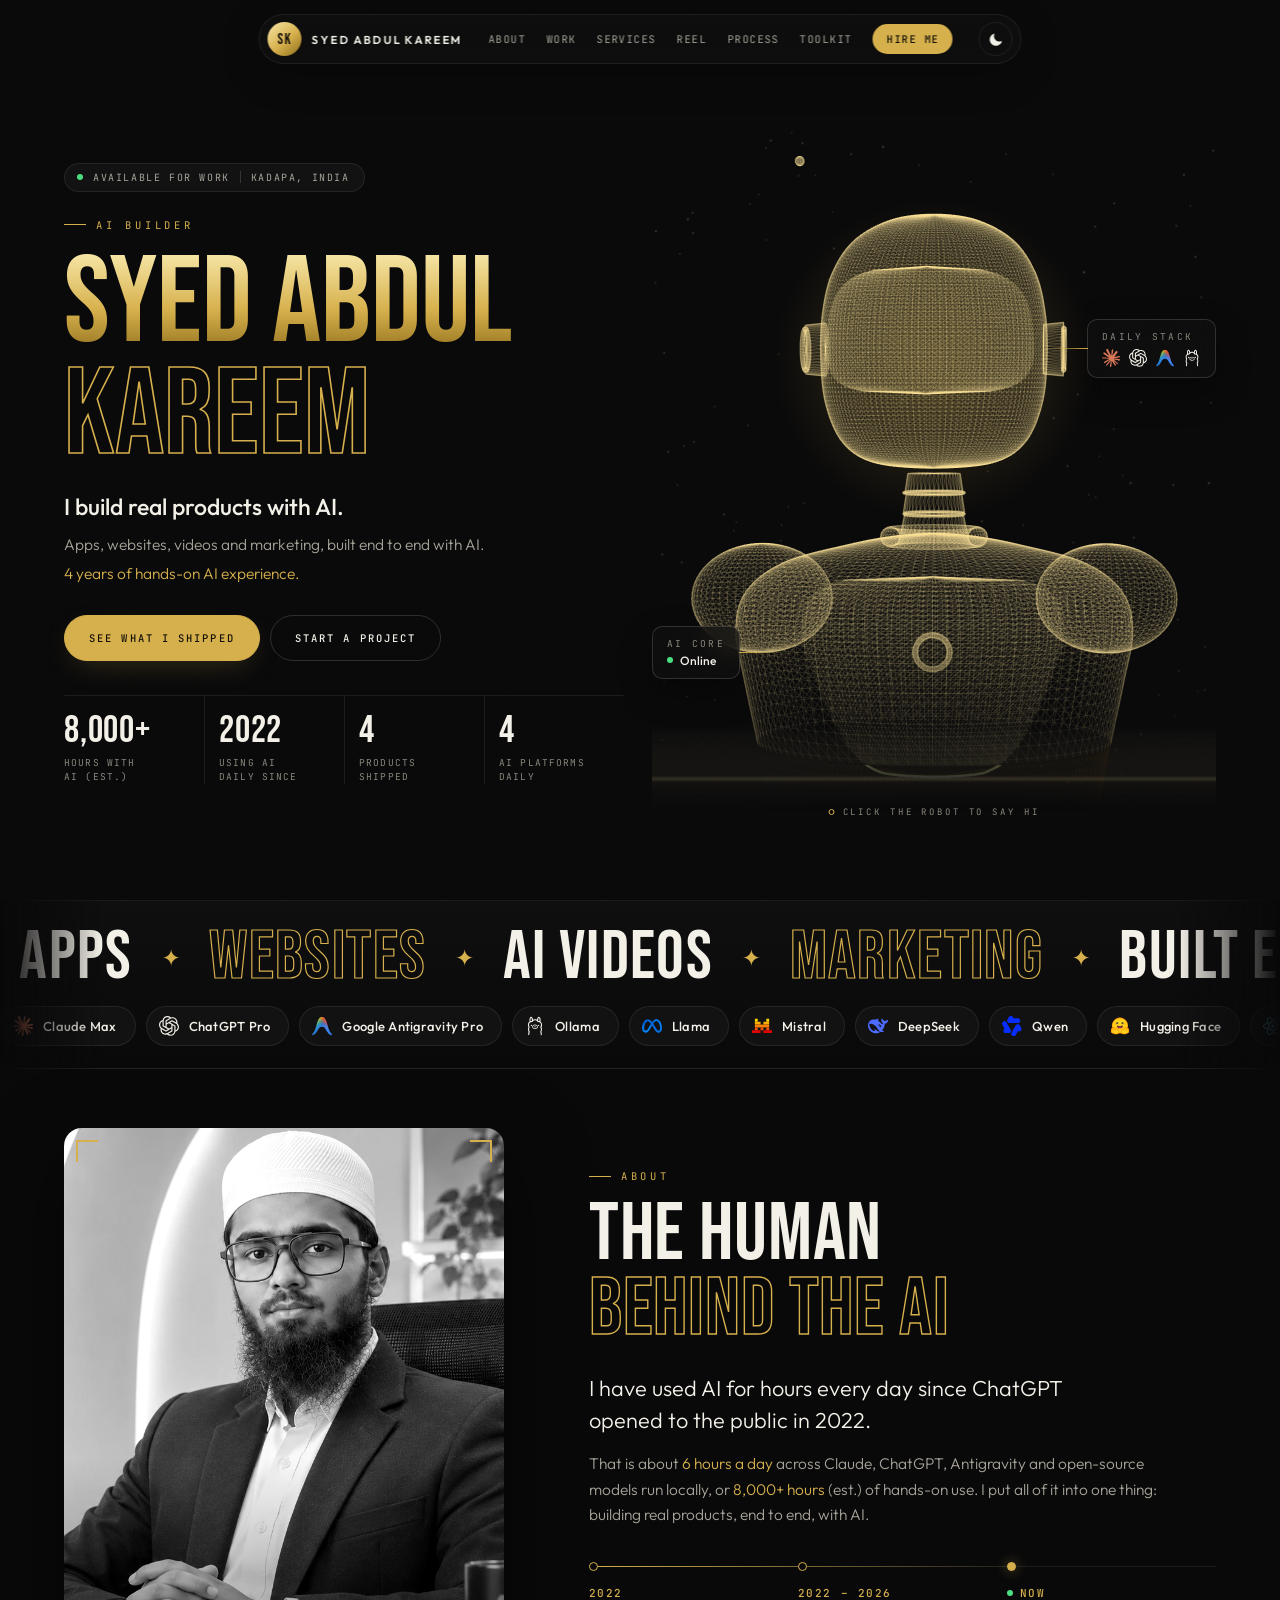
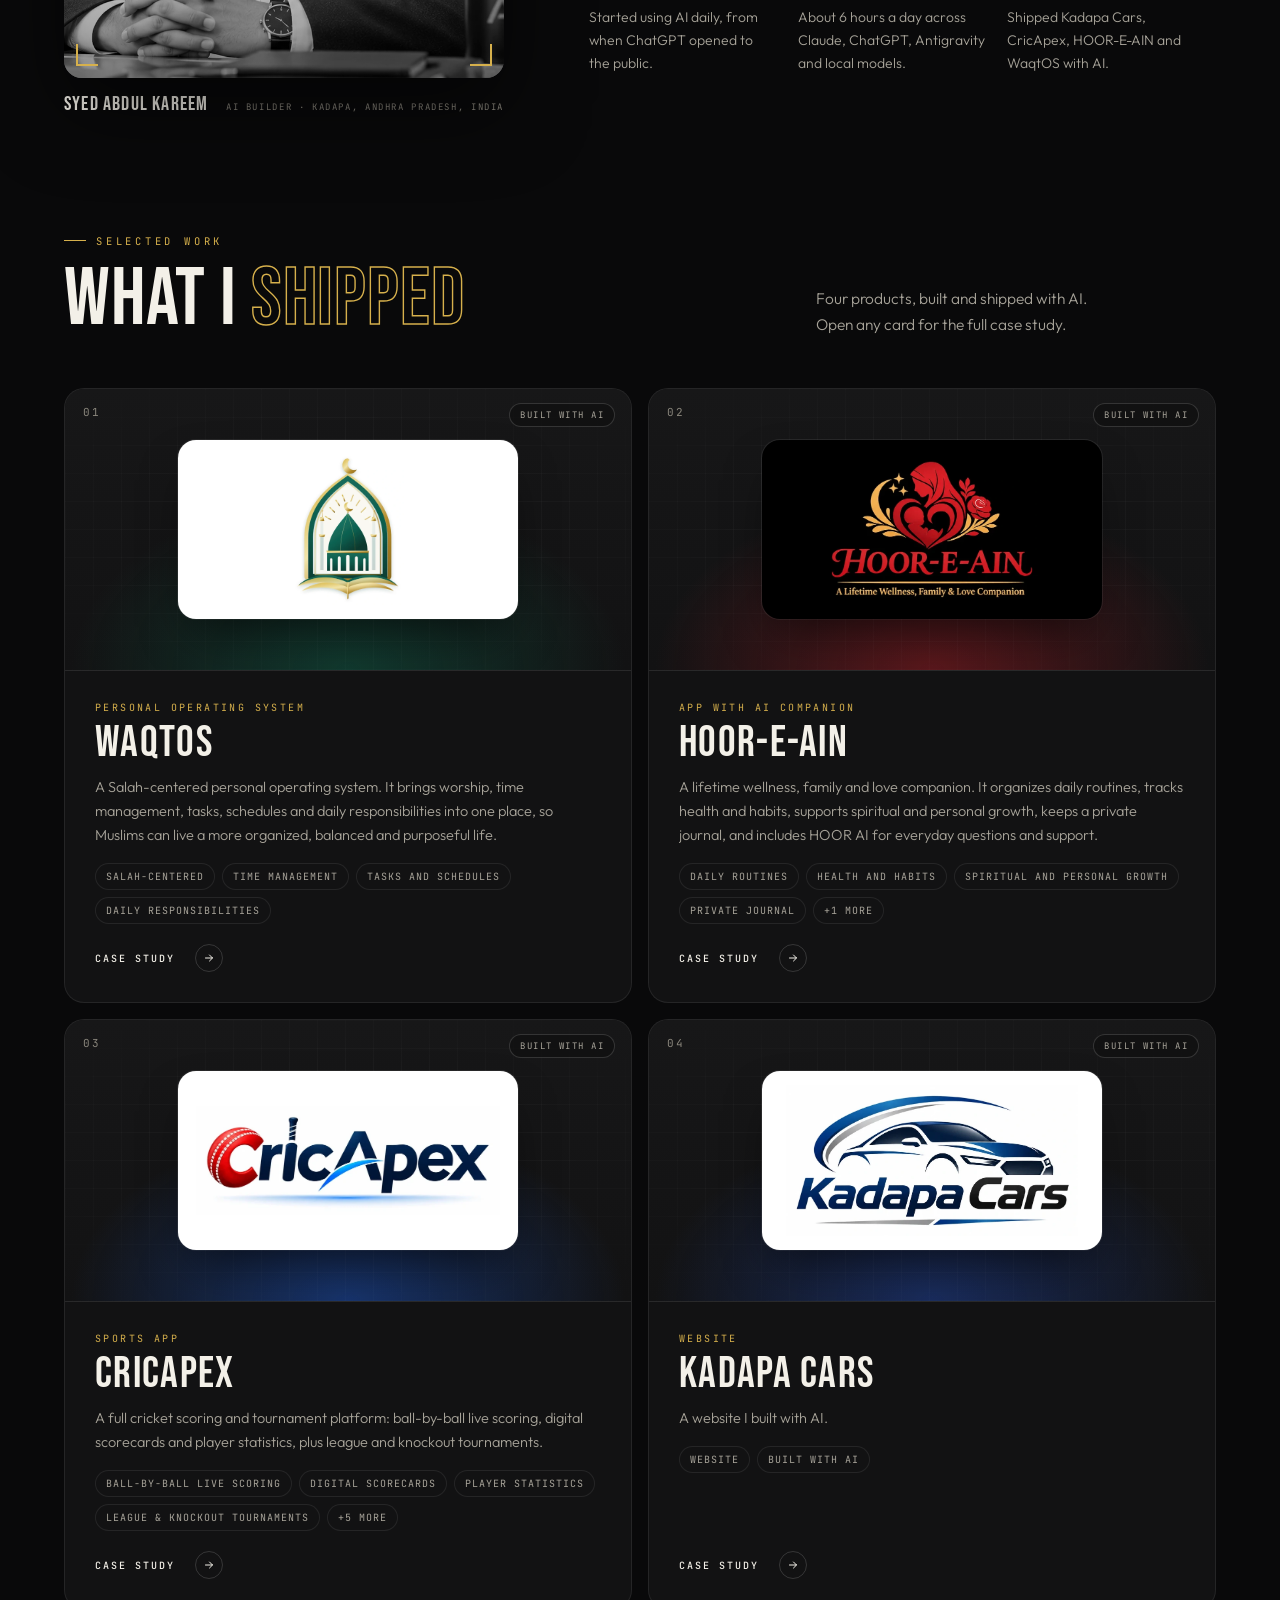
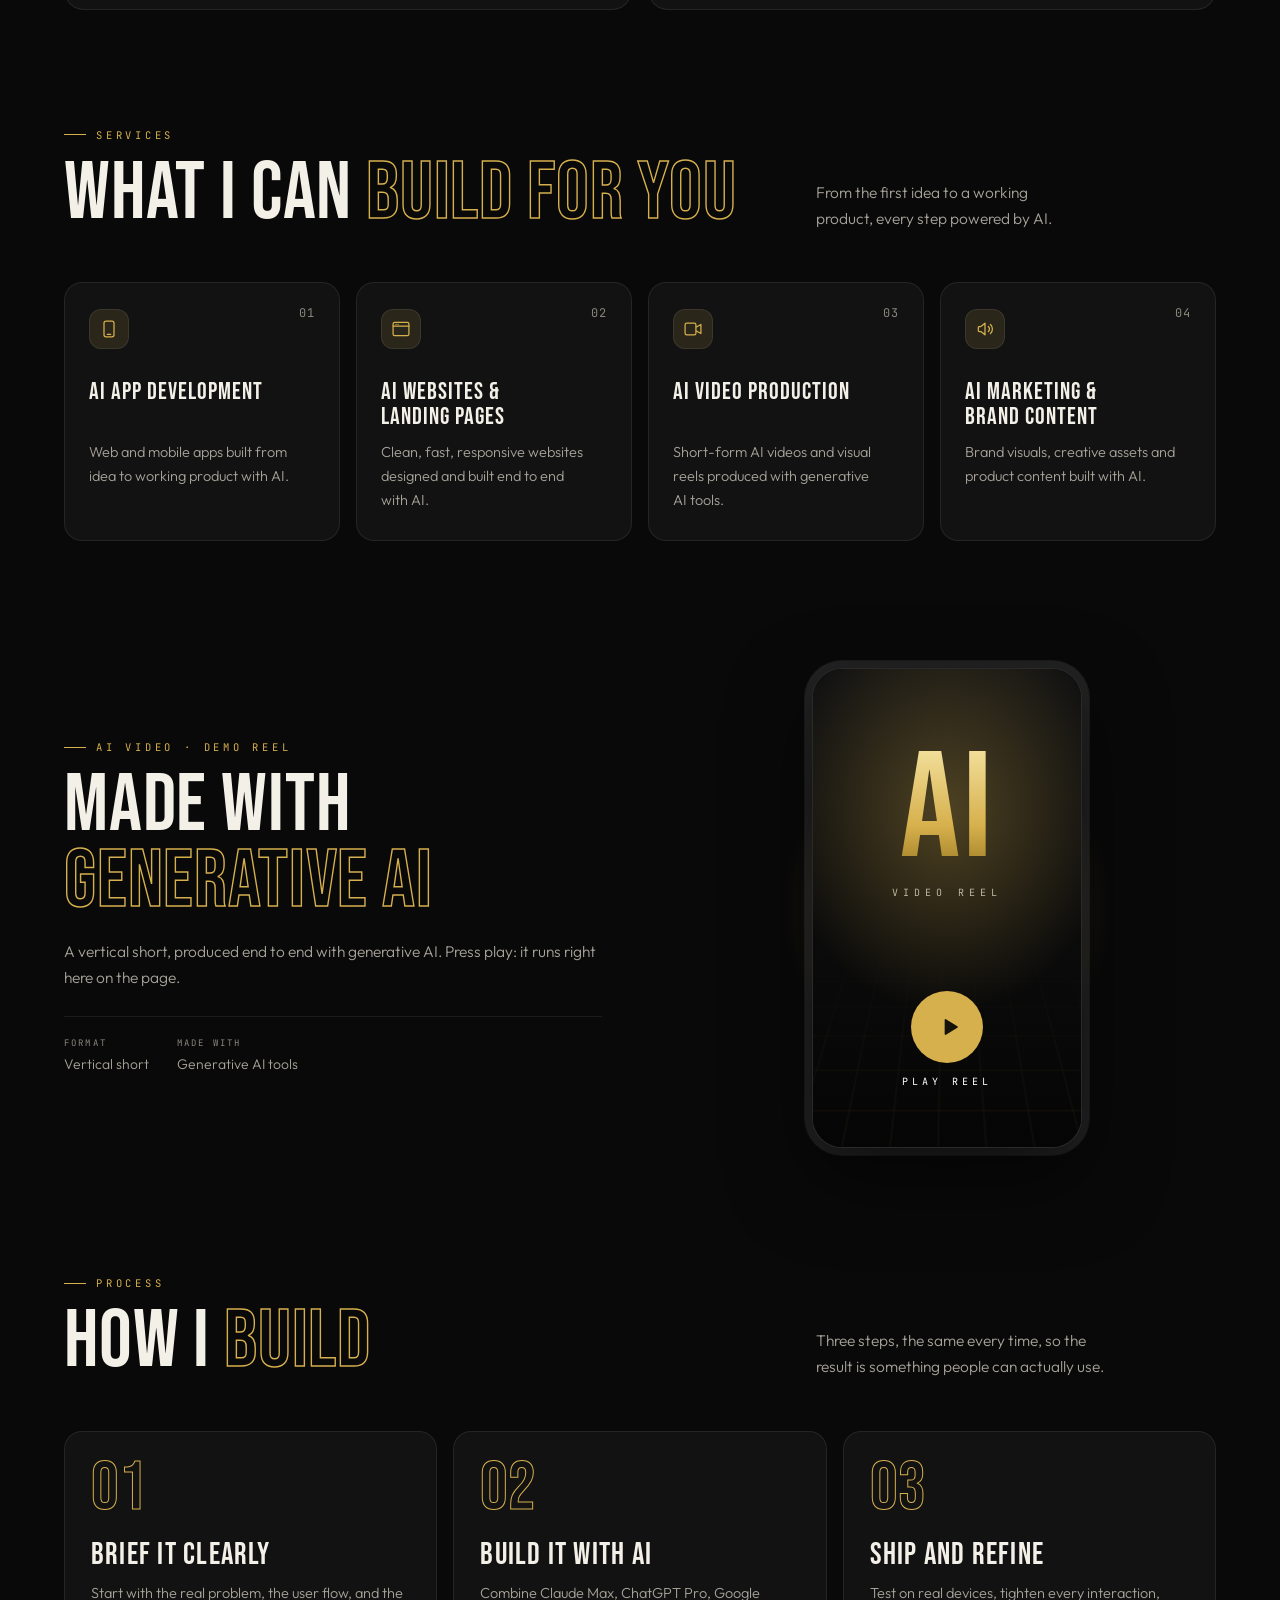
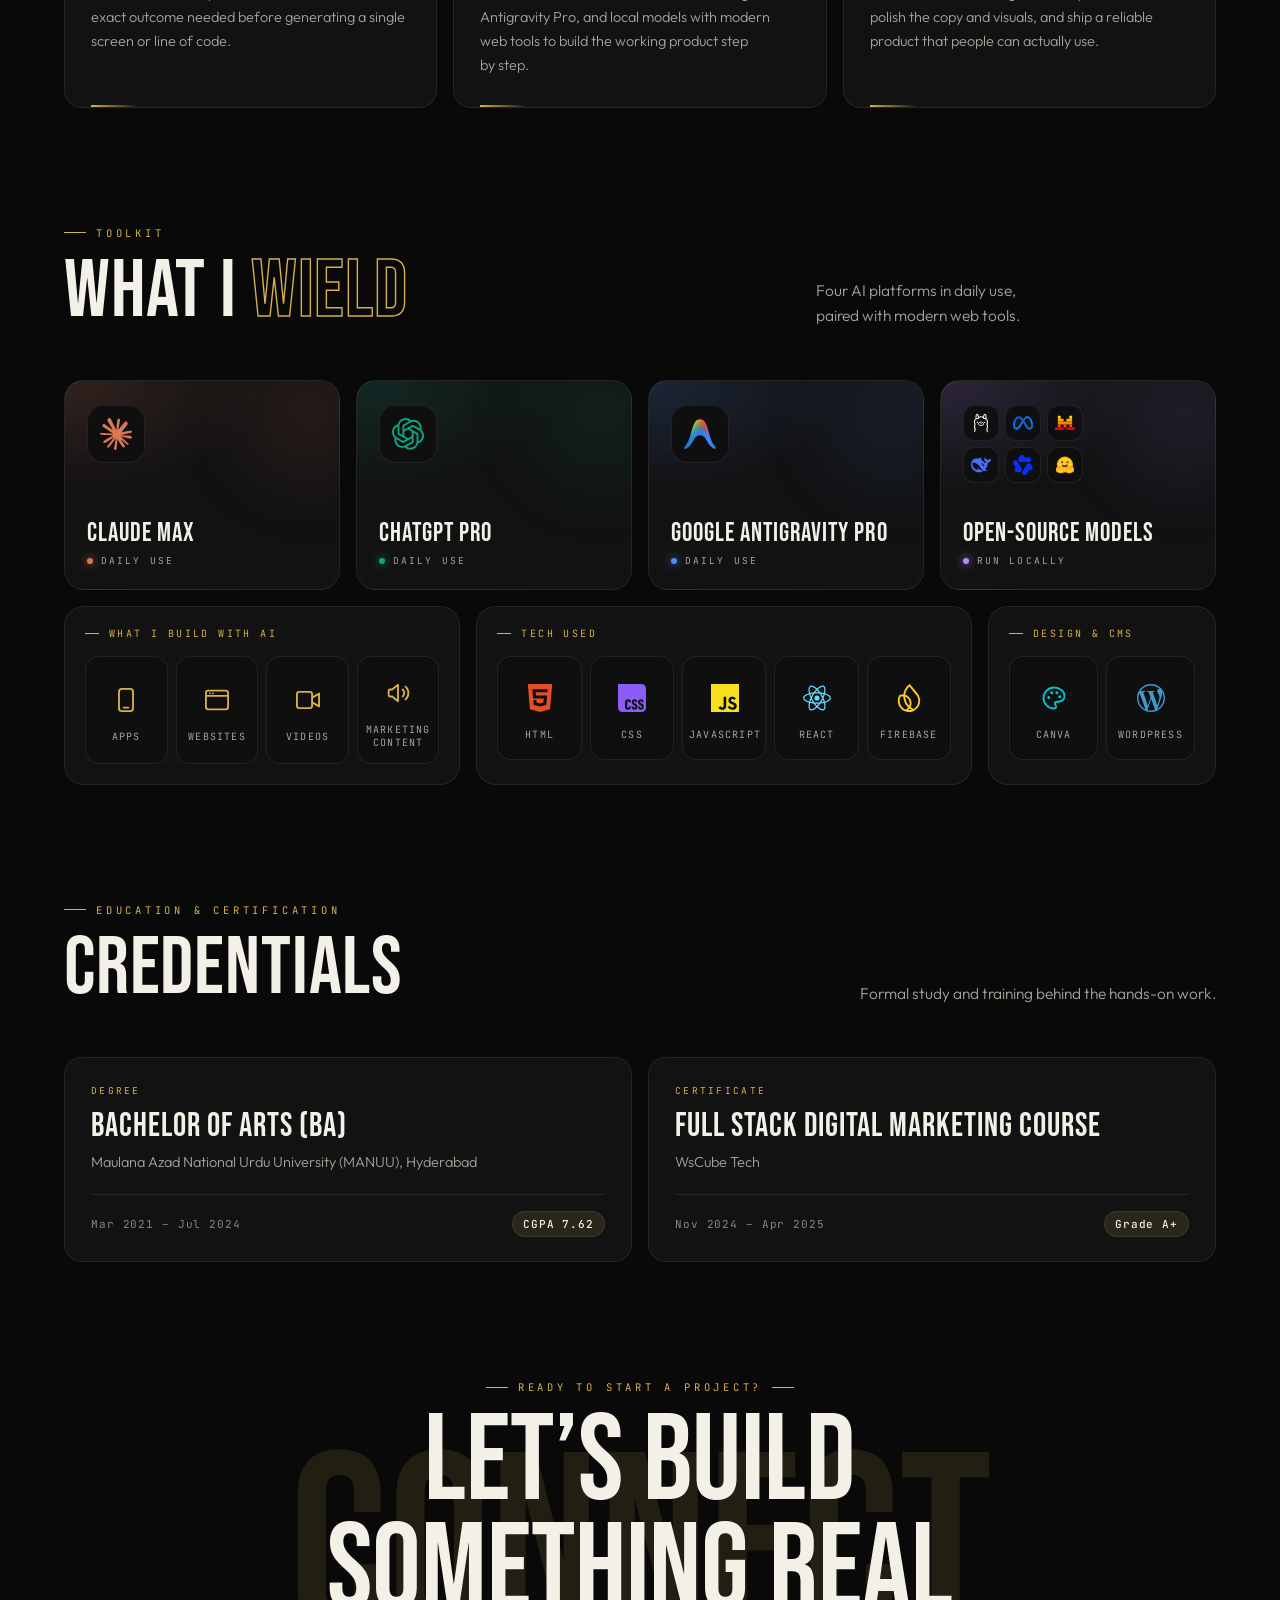
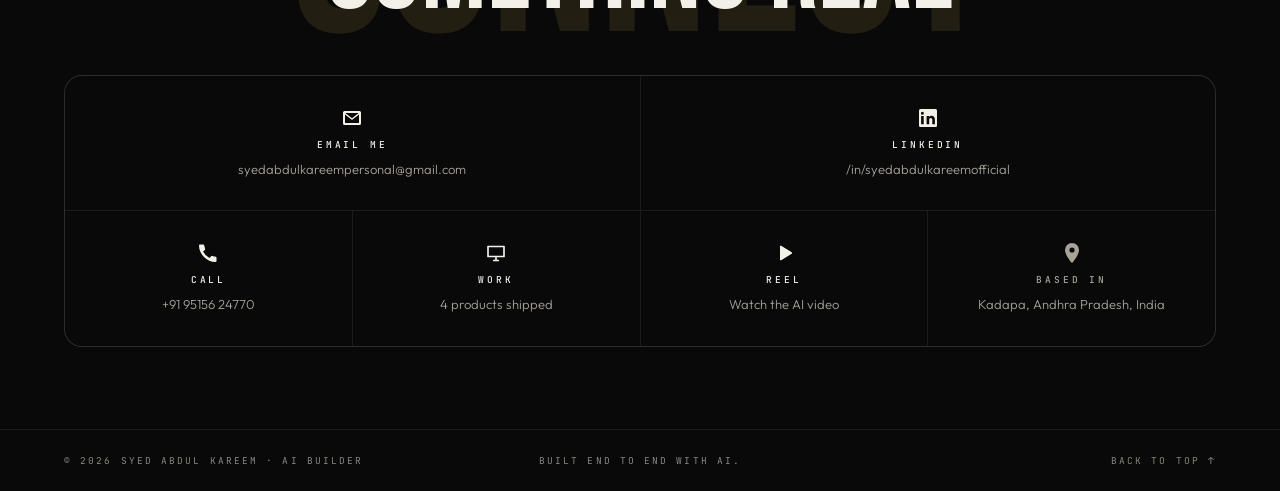
==== commit cf4a901e: "Round 3: robot follows the cursor, logo marquee, toolkit logos, even spacing, light theme - Robot ai" ====
--- a/index.html
+++ b/index.html
@@ -16,7 +16,7 @@
 <link rel="modulepreload" href="js/vendor/three.module.min.js">
 <link rel="stylesheet" href="css/styles.css">
 <script>
-  try { var t = localStorage.getItem('theme'); if (t) document.documentElement.dataset.theme = t; } catch (e) {}
+  try { var t = localStorage.getItem('theme'); if (t) { document.documentElement.dataset.theme = t; if (t === 'light') document.querySelector('meta[name="theme-color"]').content = '#f6f2e9'; } } catch (e) {}
   document.documentElement.classList.add('js');
 </script>
 </head>
@@ -72,7 +72,7 @@
       <span class="hero__line"><span class="hero__outline">Kareem</span></span>
     </h1>
     <p class="hero__lead">I build real products with AI.</p>
-    <p class="hero__sub">Apps, websites, videos and marketing, built end to end with AI. <em>4 years of hands-on AI experience.</em></p>
+    <p class="hero__sub">Apps, websites, videos and marketing, built end to end with AI. <em>4&nbsp;years of hands-on AI experience.</em></p>
     <div class="hero__cta">
       <a class="btn btn--solid" href="#work"><span>See what I shipped</span></a>
       <a class="btn" href="#contact"><span>Start a project</span></a>
@@ -85,23 +85,28 @@
     </dl>
   </div>
 
-  <div class="robot" id="robotStage" tabindex="0" role="img" aria-label="Interactive 3D robot. It follows your cursor; click it to say hello.">
+  <div class="robot" id="robotStage" role="group" aria-label="Interactive 3D robot. It follows your cursor or finger; tap or click it to say hello.">
     <div class="robot__glow" aria-hidden="true"></div>
-    <canvas id="robotCanvas" class="robot__canvas"></canvas>
-    <img class="robot__poster" src="assets/img/robot-poster.webp" alt="" width="900" height="1000">
+    <canvas id="robotCanvas" class="robot__canvas" aria-hidden="true"></canvas>
+    <img class="robot__poster" src="assets/img/robot-poster.webp" alt="" width="900" height="1000" fetchpriority="high">
     <p class="robot__bubble" id="robotBubble" aria-live="polite"></p>
     <div class="robot__hud robot__hud--a" aria-hidden="true"><span>AI core</span><b><i class="dot dot--live"></i>Online</b></div>
-    <div class="robot__hud robot__hud--b" aria-hidden="true"><span>Daily stack</span><b>Claude · ChatGPT · Antigravity · Local LLMs</b></div>
-    <p class="robot__hint" aria-hidden="true">Click to say hi</p>
-  </div>
-</section>
-
-<!-- Stack strip -->
-<div class="strip" aria-label="AI platforms in daily use">
-  <div class="strip__track" id="strip">
-    <span>Claude Max</span><i>✦</i><span>ChatGPT Pro</span><i>✦</i><span>Google Antigravity Pro</span><i>✦</i><span>Open-source models, run locally</span><i>✦</i><span>React</span><i>✦</i><span>Firebase</span><i>✦</i>
-  </div>
-</div>
+    <div class="robot__hud robot__hud--b" aria-hidden="true"><span>Daily stack</span><b class="robot__logos"><img class="lg" src="assets/logos/claude.svg" alt=""><i class="lg lg--mono" style="-webkit-mask-image:url(assets/logos/openai.svg);mask-image:url(assets/logos/openai.svg)"></i><img class="lg" src="assets/logos/antigravity.svg" alt=""><i class="lg lg--mono" style="-webkit-mask-image:url(assets/logos/ollama.svg);mask-image:url(assets/logos/ollama.svg)"></i></b></div>
+    <p class="robot__hint" aria-hidden="true">Click the robot to say hi</p>
+    <button class="robot__say" type="button">Say hello to the robot</button>
+  </div>
+</section>
+
+<!-- Marquee: what I build + the stack I build it with -->
+<section class="marquee" id="marquee" aria-label="What I build and the AI stack I use">
+  <p class="sr-only">I build apps, websites, AI videos and marketing, end to end with AI, using Claude Max, ChatGPT Pro, Google Antigravity Pro and open-source models run locally.</p>
+  <div class="marquee__row marquee__row--words" data-dir="-1" data-speed="46" aria-hidden="true">
+    <div class="marquee__track"><span class="mw">Apps</span><span class="ms">✦</span><span class="mw mw--o">Websites</span><span class="ms">✦</span><span class="mw">AI Videos</span><span class="ms">✦</span><span class="mw mw--o">Marketing</span><span class="ms">✦</span><span class="mw">Built end to end with AI</span><span class="ms">✦</span></div>
+  </div>
+  <div class="marquee__row marquee__row--logos" data-dir="1" data-speed="34" aria-hidden="true">
+    <div class="marquee__track"><span class="pill"><img class="lg" src="assets/logos/claude.svg" alt="" width="22" height="22">Claude Max</span><span class="pill"><i class="lg lg--mono" style="-webkit-mask-image:url(assets/logos/openai.svg);mask-image:url(assets/logos/openai.svg)"></i>ChatGPT Pro</span><span class="pill"><img class="lg" src="assets/logos/antigravity.svg" alt="" width="22" height="22">Google Antigravity Pro</span><span class="pill"><i class="lg lg--mono" style="-webkit-mask-image:url(assets/logos/ollama.svg);mask-image:url(assets/logos/ollama.svg)"></i>Ollama</span><span class="pill"><img class="lg" src="assets/logos/meta.svg" alt="" width="22" height="22">Llama</span><span class="pill"><img class="lg" src="assets/logos/mistral.svg" alt="" width="22" height="22">Mistral</span><span class="pill"><img class="lg" src="assets/logos/deepseek.svg" alt="" width="22" height="22">DeepSeek</span><span class="pill"><img class="lg" src="assets/logos/qwen.svg" alt="" width="22" height="22">Qwen</span><span class="pill"><img class="lg" src="assets/logos/huggingface.svg" alt="" width="22" height="22">Hugging Face</span><span class="pill"><i class="lg lg--mono" style="--c:#61DAFB;--cl:#0a86b5;-webkit-mask-image:url(assets/logos/react.svg);mask-image:url(assets/logos/react.svg)"></i>React</span><span class="pill"><i class="lg lg--mono" style="--c:#FFCA28;--cl:#e69500;-webkit-mask-image:url(assets/logos/firebase.svg);mask-image:url(assets/logos/firebase.svg)"></i>Firebase</span><span class="pill"><i class="lg lg--mono" style="--c:#F7DF1E;--cl:#c9a700;-webkit-mask-image:url(assets/logos/javascript.svg);mask-image:url(assets/logos/javascript.svg)"></i>JavaScript</span></div>
+  </div>
+</section>
 
 <!-- ============================== ABOUT -->
 <section class="section about" id="about">
@@ -116,8 +121,8 @@
   <div class="about__text">
     <p class="eyebrow reveal">About</p>
     <h2 class="title reveal">The human<br><span class="title__outline">behind the AI</span></h2>
-    <p class="about__lead reveal">I build real products with AI. Apps, websites, videos and marketing, built end to end with AI.</p>
-    <p class="body reveal">I have used these tools for hours every day since <mark>ChatGPT opened to the public in 2022</mark>. That is about <mark>6 hours a day</mark> across Claude, ChatGPT, Antigravity and open-source models run locally. About 8,000+ hours (est.).</p>
+    <p class="about__lead reveal">I have used AI for hours every day since ChatGPT opened to the public in 2022.</p>
+    <p class="body reveal">That is about <mark>6 hours a day</mark> across Claude, ChatGPT, Antigravity and open-source models run locally, or <mark>8,000+ hours</mark> (est.) of hands-on use. I put all of it into one thing: building real products, end to end, with AI.</p>
 
     <ol class="journey reveal" aria-label="Journey, 2022 to 2026">
       <li>
@@ -190,7 +195,7 @@
   <div class="reel__text">
     <p class="eyebrow reveal">AI video · Demo reel</p>
     <h2 class="title reveal">Made with<br><span class="title__outline">generative AI</span></h2>
-    <p class="body reveal">Short-form AI videos and visual reels produced with generative AI tools. Press play and it runs right here on the page.</p>
+    <p class="body reveal">A vertical short, produced end to end with generative AI. Press play: it runs right here on the page.</p>
     <ul class="reel__facts reveal">
       <li><b>Format</b>Vertical short</li>
       <li><b>Made with</b>Generative AI tools</li>
@@ -203,7 +208,7 @@
         <span class="phone__big">AI</span>
         <span class="phone__small">Video reel</span>
       </div>
-      <button class="phone__play" type="button" id="reelPlay" aria-label="Play the AI video reel">
+      <button class="phone__play" type="button" id="reelPlay">
         <span><svg viewBox="0 0 24 24" width="26" height="26" aria-hidden="true"><path fill="currentColor" d="M8 5.5v13a.8.8 0 0 0 1.2.7l10.5-6.5a.8.8 0 0 0 0-1.4L9.2 4.8A.8.8 0 0 0 8 5.5Z"/></svg></span>
         <em>Play reel</em>
       </button>
@@ -249,23 +254,35 @@
     <p class="shead__lede reveal">Four AI platforms in daily use, paired with modern web tools.</p>
   </header>
   <div class="ai-grid">
-    <article class="ai reveal" style="--c:#d97757"><span class="ai__dot"></span><h3>Claude Max</h3><p>Daily use</p></article>
-    <article class="ai reveal" style="--c:#19c37d"><span class="ai__dot"></span><h3>ChatGPT Pro</h3><p>Daily use</p></article>
-    <article class="ai reveal" style="--c:#4c8df6"><span class="ai__dot"></span><h3>Google Antigravity Pro</h3><p>Daily use</p></article>
-    <article class="ai reveal" style="--c:#b48cff"><span class="ai__dot"></span><h3>Open-source models</h3><p>Run locally</p></article>
-  </div>
-  <div class="tool-rows">
-    <div class="tool-row reveal">
+    <article class="ai reveal" style="--c:#d97757">
+      <div class="ai__logo"><img src="assets/logos/claude.svg" alt="" width="40" height="40"></div>
+      <h3>Claude Max</h3><p>Daily use</p>
+    </article>
+    <article class="ai reveal" style="--c:#10a37f">
+      <div class="ai__logo"><i class="lg lg--mono" style="-webkit-mask-image:url(assets/logos/openai.svg);mask-image:url(assets/logos/openai.svg)"></i></div>
+      <h3>ChatGPT Pro</h3><p>Daily use</p>
+    </article>
+    <article class="ai reveal" style="--c:#4c8df6">
+      <div class="ai__logo"><img src="assets/logos/antigravity.svg" alt="" width="40" height="40"></div>
+      <h3>Google Antigravity Pro</h3><p>Daily use</p>
+    </article>
+    <article class="ai ai--oss reveal" style="--c:#b48cff">
+      <div class="ai__stack" aria-hidden="true"><span title="Ollama"><i class="lg lg--mono" style="-webkit-mask-image:url(assets/logos/ollama.svg);mask-image:url(assets/logos/ollama.svg)"></i></span><span title="Llama"><img class="lg" src="assets/logos/meta.svg" alt="" width="22" height="22"></span><span title="Mistral"><img class="lg" src="assets/logos/mistral.svg" alt="" width="22" height="22"></span><span title="DeepSeek"><img class="lg" src="assets/logos/deepseek.svg" alt="" width="22" height="22"></span><span title="Qwen"><img class="lg" src="assets/logos/qwen.svg" alt="" width="22" height="22"></span><span title="Hugging Face"><img class="lg" src="assets/logos/huggingface.svg" alt="" width="22" height="22"></span></div>
+      <h3>Open-source models</h3><p>Run locally</p>
+    </article>
+  </div>
+  <div class="kit">
+    <div class="kit__group reveal" style="--n:4">
       <h3>What I build with AI</h3>
-      <ul class="chips"><li>Apps</li><li>Websites</li><li>Videos</li><li>Marketing content</li></ul>
-    </div>
-    <div class="tool-row reveal">
+      <ul class="tiles"><li class="tile"><span class="tile__logo"><svg viewBox="0 0 24 24" aria-hidden="true"><rect x="6" y="2.5" width="12" height="19" rx="2.5" fill="none" stroke="currentColor" stroke-width="1.6"/><path d="M10 18.5h4" stroke="currentColor" stroke-width="1.6" stroke-linecap="round"/></svg></span><span class="tile__name">Apps</span></li><li class="tile"><span class="tile__logo"><svg viewBox="0 0 24 24" aria-hidden="true"><rect x="2.5" y="4" width="19" height="16" rx="2" fill="none" stroke="currentColor" stroke-width="1.6"/><path d="M2.5 8.5h19M6 6.3h.01M8.5 6.3h.01" stroke="currentColor" stroke-width="1.6" stroke-linecap="round"/></svg></span><span class="tile__name">Websites</span></li><li class="tile"><span class="tile__logo"><svg viewBox="0 0 24 24" aria-hidden="true"><rect x="2.5" y="5" width="13" height="14" rx="2" fill="none" stroke="currentColor" stroke-width="1.6"/><path d="M15.5 10l6-3.5v11l-6-3.5" fill="none" stroke="currentColor" stroke-width="1.6" stroke-linejoin="round"/></svg></span><span class="tile__name">Videos</span></li><li class="tile"><span class="tile__logo"><svg viewBox="0 0 24 24" aria-hidden="true"><path d="M4 10v4a1 1 0 0 0 1 1h2l5 4V5L7 9H5a1 1 0 0 0-1 1Z" fill="none" stroke="currentColor" stroke-width="1.6" stroke-linejoin="round"/><path d="M16 9a4 4 0 0 1 0 6M18.5 6.5a7.5 7.5 0 0 1 0 11" fill="none" stroke="currentColor" stroke-width="1.6" stroke-linecap="round"/></svg></span><span class="tile__name">Marketing content</span></li></ul>
+    </div>
+    <div class="kit__group reveal" style="--n:5">
       <h3>Tech used</h3>
-      <ul class="chips"><li>HTML</li><li>CSS</li><li>JavaScript</li><li>React</li><li>Firebase</li></ul>
-    </div>
-    <div class="tool-row reveal">
+      <ul class="tiles"><li class="tile" style="--c:#E34F26"><span class="tile__logo"><i class="lg lg--mono" style="--c:#E34F26;-webkit-mask-image:url(assets/logos/html5.svg);mask-image:url(assets/logos/html5.svg)"></i></span><span class="tile__name">HTML</span></li><li class="tile" style="--c:#8b5cf6"><span class="tile__logo"><i class="lg lg--mono" style="--c:#8b5cf6;--cl:#663399;-webkit-mask-image:url(assets/logos/css.svg);mask-image:url(assets/logos/css.svg)"></i></span><span class="tile__name">CSS</span></li><li class="tile" style="--c:#F7DF1E"><span class="tile__logo"><i class="lg lg--mono" style="--c:#F7DF1E;--cl:#c9a700;-webkit-mask-image:url(assets/logos/javascript.svg);mask-image:url(assets/logos/javascript.svg)"></i></span><span class="tile__name">JavaScript</span></li><li class="tile" style="--c:#61DAFB"><span class="tile__logo"><i class="lg lg--mono" style="--c:#61DAFB;--cl:#0a86b5;-webkit-mask-image:url(assets/logos/react.svg);mask-image:url(assets/logos/react.svg)"></i></span><span class="tile__name">React</span></li><li class="tile" style="--c:#FFCA28"><span class="tile__logo"><i class="lg lg--mono" style="--c:#FFCA28;--cl:#e69500;-webkit-mask-image:url(assets/logos/firebase.svg);mask-image:url(assets/logos/firebase.svg)"></i></span><span class="tile__name">Firebase</span></li></ul>
+    </div>
+    <div class="kit__group reveal" style="--n:2">
       <h3>Design &amp; CMS</h3>
-      <ul class="chips"><li>Canva</li><li>WordPress</li></ul>
+      <ul class="tiles"><li class="tile" style="--c:#00c4cc"><span class="tile__logo"><svg viewBox="0 0 24 24" aria-hidden="true"><path d="M12 3a9 9 0 1 0 0 18c1.2 0 1.8-.8 1.8-1.7 0-.5-.2-.9-.5-1.2-.3-.3-.5-.7-.5-1.2 0-.9.8-1.7 1.7-1.7H16a5 5 0 0 0 5-5C21 6.4 17 3 12 3Z" fill="none" stroke="currentColor" stroke-width="1.6"/><circle cx="7.5" cy="11.5" r="1.3" fill="currentColor"/><circle cx="10" cy="7.5" r="1.3" fill="currentColor"/><circle cx="14.5" cy="7.5" r="1.3" fill="currentColor"/><circle cx="17" cy="11" r="1.3" fill="currentColor"/></svg></span><span class="tile__name">Canva</span></li><li class="tile" style="--c:#3d9bd1"><span class="tile__logo"><i class="lg lg--mono" style="--c:#3d9bd1;--cl:#21759B;-webkit-mask-image:url(assets/logos/wordpress.svg);mask-image:url(assets/logos/wordpress.svg)"></i></span><span class="tile__name">WordPress</span></li></ul>
     </div>
   </div>
 </section>
@@ -277,6 +294,7 @@
       <p class="eyebrow reveal">Education &amp; certification</p>
       <h2 class="title reveal">Credentials</h2>
     </div>
+    <p class="shead__lede reveal">Formal study and training behind the hands-on work.</p>
   </header>
   <div class="edu__grid">
     <article class="cred reveal">
@@ -289,7 +307,7 @@
       <p class="cred__kind">Certificate</p>
       <h3>Full Stack Digital Marketing Course</h3>
       <p class="cred__org">WsCube Tech</p>
-      <div class="cred__meta"><span>25 Nov 2024 – 14 Apr 2025</span><b>Grade A+</b></div>
+      <div class="cred__meta"><span>Nov 2024 – Apr 2025</span><b>Grade A+</b></div>
     </article>
   </div>
 </section>
@@ -348,7 +366,7 @@
   <div class="case__panel">
     <button class="case__close" type="button" id="caseClose" aria-label="Close case study">✕</button>
     <div class="case__top">
-      <div class="case__plate" id="casePlate"><img id="caseImg" src="" alt=""></div>
+      <div class="case__plate" id="casePlate"><img id="caseImg" alt=""></div>
       <div>
         <p class="case__kind" id="caseKind"></p>
         <h3 class="case__name" id="caseName"></h3>
@@ -367,7 +385,7 @@
     </div>
     <div class="case__nav">
       <button type="button" class="btn btn--sm" id="casePrev"><span>← Previous</span></button>
-      <p id="caseCount"></p>
+      <p id="caseCount" aria-live="polite"></p>
       <button type="button" class="btn btn--sm" id="caseNext"><span>Next →</span></button>
     </div>
   </div>
--- a/css/styles.css
+++ b/css/styles.css
@@ -13,7 +13,7 @@
   --line-2: rgba(255, 255, 255, .15);
   --text: #f3f0e8;
   --muted: #a7a399;
-  --faint: #6f6c64;
+  --faint: #8a867c;
   --gold: #d6b04c;
   --gold-hi: #f7e7a8;
   --gold-lo: #8c6c1a;
@@ -22,43 +22,81 @@
   --nav-bg: rgba(16, 16, 17, .7);
   --ghost: rgba(214, 176, 76, .13);
   --shadow: 0 30px 80px rgba(0, 0, 0, .55);
+  --card-shadow: none;
+  --shadow-sm: 0 14px 34px rgba(0, 0, 0, .32);
+  --card-gap: 16px;
   --display: "Bebas Neue", "Arial Narrow", Impact, sans-serif;
   --sans: "Outfit", system-ui, -apple-system, "Segoe UI", sans-serif;
   --mono: "JetBrains Mono", ui-monospace, Menlo, monospace;
   --pad: clamp(20px, 5vw, 80px);
-  --gap: clamp(56px, 7vw, 104px);
+  --gap: clamp(36px, 4.6vw, 64px); /* half of the space between two sections */
   --max: 1320px;
   --ease: cubic-bezier(.2, .8, .2, 1);
   color-scheme: dark;
 }
 [data-theme="light"] {
-  --bg: #f4f1ea;
-  --bg-2: #ece8de;
-  --panel: #fbfaf6;
+  --bg: #f6f2e9;
+  --bg-2: #efe9dc;
+  --panel: #fffdf8;
   --panel-2: #ffffff;
-  --line: rgba(35, 28, 8, .1);
-  --line-2: rgba(35, 28, 8, .2);
-  --text: #17140a;
-  --muted: #57524a;
-  --faint: #8a857a;
-  --gold: #8f6c10;
-  --gold-hi: #b48a1e;
-  --gold-lo: #5a430a;
+  --line: rgba(60, 44, 10, .13);
+  --line-2: rgba(60, 44, 10, .26);
+  --text: #15120a;
+  --muted: #4d483e;
+  --faint: #6c665a;
+  --gold: #7c5c0e;
+  --gold-hi: #a37a17;
+  --gold-lo: #4a3707;
   --on-gold: #fffaf0;
-  --glow: rgba(170, 125, 20, .2);
-  --nav-bg: rgba(255, 254, 250, .78);
-  --ghost: rgba(143, 108, 16, .1);
-  --shadow: 0 24px 60px rgba(60, 45, 5, .14);
+  --glow: rgba(176, 128, 24, .18);
+  --shadow-sm: 0 10px 26px -10px rgba(60, 44, 10, .2);
+  --nav-bg: rgba(255, 253, 248, .82);
+  --ghost: rgba(138, 101, 12, .1);
+  --shadow: 0 30px 70px -20px rgba(70, 50, 5, .22);
+  --card-shadow: 0 1px 2px rgba(70, 50, 5, .05), 0 14px 34px -18px rgba(70, 50, 5, .22);
   color-scheme: light;
 }
+
+/* ---- light theme: paper, ink and polished gold */
+[data-theme="light"] body { background: radial-gradient(1200px 700px at 78% -10%, rgba(214, 170, 70, .16), transparent 60%), radial-gradient(900px 600px at -10% 40%, rgba(214, 170, 70, .08), transparent 60%), var(--bg); background-attachment: fixed; }
+[data-theme="light"] .grain { opacity: .03; }
+[data-theme="light"] .hero__fill { background-image: linear-gradient(180deg, #a37a17 0%, #7c5c0e 52%, #4a3707 100%); }
+[data-theme="light"] .nav__links .nav__cta:hover { background: #5f460a; }
+[data-theme="light"] .dot--live { background: #16a34a; }
+[data-theme="light"] .preloader { background: var(--bg); color: var(--text); }
+[data-theme="light"] .preloader__role { color: var(--gold); }
+[data-theme="light"] .preloader__bar { background: #e3dccb; }
+[data-theme="light"] .preloader__bar span { background: var(--gold); }
+[data-theme="light"] .preloader__log { color: var(--faint); }
+[data-theme="light"] .robot__canvas { -webkit-mask-image: linear-gradient(180deg, #000 82%, transparent 100%); mask-image: linear-gradient(180deg, #000 82%, transparent 100%); }
+[data-theme="light"] .robot::after { content: ""; position: absolute; left: 18%; right: 18%; bottom: 0; height: 60px; border-radius: 50%; background: radial-gradient(closest-side, rgba(60, 44, 10, .2), transparent); pointer-events: none; }
+[data-theme="light"] .hero__outline, [data-theme="light"] .title__outline { -webkit-text-stroke-color: #9a7314; }
+[data-theme="light"] :is(.proj, .svc, .step, .ai, .kit__group, .cred, .hero__status, .pill, .links, .robot__hud, .robot__bubble) { box-shadow: var(--card-shadow); }
+[data-theme="light"] :is(.proj, .svc, .step, .ai, .kit__group, .cred) { border-color: rgba(60, 45, 10, .08); background-color: var(--panel); }
+[data-theme="light"] :is(.tile, .ai__logo, .ai__stack span) { background: #faf6ec; }
+[data-theme="light"] .proj__stage { background: radial-gradient(70% 90% at 50% 100%, color-mix(in srgb, var(--brand) 22%, transparent), transparent 70%), linear-gradient(180deg, #fbf8f1, #f3eee2); }
+[data-theme="light"] .proj__plate { box-shadow: 0 22px 40px -18px rgba(60, 40, 0, .35), 0 0 0 1px rgba(60, 45, 10, .08); }
+[data-theme="light"] .link { background: var(--panel); }
+[data-theme="light"] .marquee { background: linear-gradient(180deg, #fffdf8, var(--bg)); }
+[data-theme="light"] .robot__glow { background: radial-gradient(closest-side, rgba(214, 165, 50, .35), transparent 72%); }
+[data-theme="light"] .btn--solid { box-shadow: 0 14px 30px -14px rgba(138, 101, 12, .7); }
+[data-theme="light"] .nav { box-shadow: 0 10px 30px -10px rgba(70, 50, 5, .25); }
+[data-theme="light"] .about__frame, [data-theme="light"] .phone { box-shadow: 0 34px 70px -28px rgba(60, 40, 0, .45); }
+[data-theme="light"] .ai::after { opacity: .16; }
+[data-theme="light"] .case__panel { background: var(--panel); }
+[data-theme="light"] html:has(dialog[open]) { overflow: hidden; }
+.case::backdrop { background: rgba(28, 22, 8, .45); }
+/* smooth theme switch: every surface fades together */
+html.theme-anim *, html.theme-anim *::before, html.theme-anim *::after { transition: background-color .45s, border-color .45s, color .45s, box-shadow .45s, -webkit-text-stroke-color .45s !important; }
 
 /* ============================================================ Base */
 *, *::before, *::after { box-sizing: border-box; }
 html { overflow-x: clip; scroll-behavior: smooth; scroll-padding-top: 84px; -webkit-text-size-adjust: 100%; }
 body { margin: 0; background: var(--bg); color: var(--text); font: 300 16px/1.65 var(--sans); overflow-x: clip; transition: background .5s, color .5s; -webkit-font-smoothing: antialiased; }
-body.is-loading { overflow: hidden; }
+html:has(body.is-loading) { overflow: hidden; }
 img { max-width: 100%; display: block; }
 a { color: inherit; text-decoration: none; }
+a, button, .proj, .tile { -webkit-tap-highlight-color: transparent; }
 button { font: inherit; color: inherit; background: none; border: 0; cursor: pointer; padding: 0; }
 h1, h2, h3, h4, p, ul, ol, dl, dd, figure, blockquote { margin: 0; padding: 0; }
 ul, ol { list-style: none; }
@@ -78,6 +116,8 @@
 .preloader { position: fixed; inset: 0; z-index: 500; background: #050505; color: #fff; display: none; place-items: center; transition: opacity .8s ease, visibility .8s; }
 .js .preloader { display: grid; }
 .preloader.is-done { opacity: 0; visibility: hidden; }
+html.js:not(.js-ready) .preloader { animation: failsafe-out .6s 7s forwards; }
+@keyframes failsafe-out { to { opacity: 0; visibility: hidden; } }
 .preloader__inner { text-align: center; padding: 24px; }
 .preloader__name { font: 400 clamp(30px, 6vw, 64px)/1 var(--display); letter-spacing: .24em; margin-right: -.24em; animation: pre-in 1s var(--ease) both; }
 .preloader__role { font: 400 10px var(--mono); letter-spacing: .5em; text-transform: uppercase; color: #d6b04c; margin-top: 16px; }
@@ -117,7 +157,7 @@
 .section { padding: var(--gap) var(--pad); max-width: calc(var(--max) + var(--pad) * 2); margin: 0 auto; }
 .eyebrow { font: 400 10.5px var(--mono); letter-spacing: .36em; text-transform: uppercase; color: var(--gold); display: flex; align-items: center; gap: 10px; margin-bottom: 14px; }
 .eyebrow::before { content: ""; width: 22px; height: 1px; background: currentColor; }
-.title { font: 400 clamp(46px, 6.4vw, 92px)/.92 var(--display); letter-spacing: .01em; text-transform: uppercase; }
+.title { text-wrap: balance; font: 400 clamp(46px, 6.4vw, 92px)/.92 var(--display); letter-spacing: .01em; text-transform: uppercase; }
 .title__outline { color: transparent; -webkit-text-stroke: 1.4px var(--gold); }
 .body { color: var(--muted); font-size: 15.5px; max-width: 60ch; }
 mark { background: none; color: var(--gold); }
@@ -126,7 +166,8 @@
 @keyframes live { 70% { box-shadow: 0 0 0 8px rgba(74, 222, 128, 0); } 100% { box-shadow: 0 0 0 0 rgba(74, 222, 128, 0); } }
 
 .shead { display: flex; justify-content: space-between; align-items: flex-end; gap: 24px 60px; flex-wrap: wrap; margin-bottom: clamp(32px, 4vw, 52px); }
-.shead__lede { color: var(--muted); max-width: 38ch; font-size: 15.5px; }
+.shead__lede { color: var(--muted); max-width: 40ch; font-size: 15.5px; text-wrap: balance; }
+p, li, dd, dt { text-wrap: pretty; }
 
 .btn { position: relative; display: inline-flex; align-items: center; justify-content: center; overflow: hidden; isolation: isolate; padding: 15px 24px; border: 1px solid var(--line-2); border-radius: 999px;
   font: 500 10.5px var(--mono); letter-spacing: .2em; text-transform: uppercase; color: var(--text); transition: color .4s, border-color .4s, transform .3s var(--ease); }
@@ -139,16 +180,23 @@
 .btn--solid:hover { color: var(--bg); border-color: var(--text); }
 .btn--sm { padding: 10px 16px; font-size: 9.5px; }
 
+.sr-only { position: absolute; width: 1px; height: 1px; padding: 0; margin: -1px; overflow: hidden; clip: rect(0 0 0 0); white-space: nowrap; border: 0; }
+.lg { display: inline-block; width: 22px; height: 22px; flex: none; object-fit: contain; }
+.lg--mono { background: var(--c, currentColor); -webkit-mask: center / contain no-repeat; mask: center / contain no-repeat; }
+[data-theme="light"] .lg--mono { background: var(--cl, var(--c, currentColor)); }
+
 .chips { display: flex; flex-wrap: wrap; gap: 7px; }
 .chips li { font: 400 10px var(--mono); letter-spacing: .1em; text-transform: uppercase; color: var(--muted); border: 1px solid var(--line); padding: 6px 10px; border-radius: 99px; background: var(--panel); transition: border-color .3s, color .3s; }
 .chips li:hover { border-color: var(--gold); color: var(--text); }
 
 .js .reveal { opacity: 0; transform: translateY(26px); transition: opacity .8s var(--ease) var(--d, 0s), transform .8s var(--ease) var(--d, 0s); }
 .js .reveal.is-in { opacity: 1; transform: none; }
+html.js:not(.js-ready) .reveal { animation: failsafe-in .6s 7.5s forwards; }
+@keyframes failsafe-in { to { opacity: 1; transform: none; } }
 
 /* ============================================================ Hero */
 .hero { position: relative; min-height: min(100svh, 980px); display: grid; grid-template-columns: minmax(0, 1fr) minmax(0, 1fr); align-items: center; gap: 24px;
-  padding: 104px var(--pad) 40px; max-width: calc(var(--max) + var(--pad) * 2); margin: 0 auto; }
+  padding: 104px var(--pad) var(--gap); max-width: calc(var(--max) + var(--pad) * 2); margin: 0 auto; }
 .hero__copy { position: relative; z-index: 3; }
 .hero__status { display: inline-flex; align-items: center; gap: 10px; padding: 7px 14px 7px 12px; border: 1px solid var(--line); border-radius: 99px; background: var(--panel);
   font: 400 10px var(--mono); letter-spacing: .16em; text-transform: uppercase; color: var(--muted); margin-bottom: 26px; }
@@ -160,13 +208,13 @@
 .hero__outline { color: transparent; -webkit-text-stroke: 1.6px var(--gold); }
 .hero__lead { font: 500 clamp(19px, 1.8vw, 24px)/1.3 var(--sans); }
 .hero__sub { color: var(--muted); margin-top: 10px; max-width: 46ch; font-size: 15.5px; }
-.hero__sub em { color: var(--gold); font-style: normal; }
+.hero__sub em { display: block; margin-top: 4px; color: var(--gold); font-style: normal; }
 .hero__cta { display: flex; flex-wrap: wrap; gap: 10px; margin: 28px 0 34px; }
 .hero__stats { display: grid; grid-template-columns: repeat(4, minmax(0, 1fr)); border-top: 1px solid var(--line); max-width: 560px; }
 .hero__stats > div { padding: 16px 12px 0 0; }
 .hero__stats > div + div { padding-left: 14px; border-left: 1px solid var(--line); }
 .hero__stats dd { font: 400 clamp(30px, 3vw, 40px)/1 var(--display); letter-spacing: .02em; font-variant-numeric: tabular-nums; order: -1; }
-.hero__stats dt { font: 400 8.5px/1.5 var(--mono); letter-spacing: .16em; text-transform: uppercase; color: var(--faint); margin-top: 6px; }
+.hero__stats dt { font: 400 9.5px/1.45 var(--mono); letter-spacing: .12em; text-wrap: balance; text-transform: uppercase; color: var(--faint); margin-top: 6px; }
 .hero__stats > div { display: flex; flex-direction: column; }
 .hero__stats dd { order: 0; } .hero__stats dt { order: 1; }
 
@@ -178,37 +226,50 @@
 .js .hero__lead { transition-delay: .35s; } .js .hero__sub { transition-delay: .45s; } .js .hero__cta { transition-delay: .55s; } .js .hero__stats { transition-delay: .7s; }
 
 /* robot stage */
-.robot { position: relative; height: min(84svh, 800px); min-height: 460px; cursor: pointer; outline: none; -webkit-tap-highlight-color: transparent; }
+.robot { position: relative; height: min(calc(100svh - 196px), 760px); min-height: 460px; -webkit-tap-highlight-color: transparent; }
+.robot.is-hover { cursor: pointer; }
 .robot__canvas, .robot__poster { position: absolute; inset: 0; width: 100%; height: 100%; -webkit-mask-image: linear-gradient(180deg, #000 72%, transparent 98%); mask-image: linear-gradient(180deg, #000 72%, transparent 98%); }
-.robot__poster { object-fit: contain; display: none; }
-.robot.is-fallback .robot__poster { display: block; }
-.robot.is-fallback .robot__canvas, .robot.is-fallback .robot__hint { display: none; }
+.robot__poster { object-fit: contain; transition: opacity .6s; }
+.robot.is-live .robot__poster { opacity: 0; visibility: hidden; }
+.robot:not(.is-live) .robot__canvas, .robot.is-fallback .robot__hint, .robot.is-fallback .robot__say { display: none; }
+.robot.is-fallback .robot__hud { opacity: 1; transform: none; }
 .robot__glow { position: absolute; left: 50%; top: 34%; width: 80%; aspect-ratio: 1; transform: translate(-50%, -50%); border-radius: 50%; background: radial-gradient(closest-side, var(--glow), transparent 72%); filter: blur(10px); animation: breathe 7s ease-in-out infinite; pointer-events: none; }
 @keyframes breathe { 50% { transform: translate(-50%, -50%) scale(1.1); opacity: .75; } }
-.robot__bubble { position: absolute; left: 50%; top: 2%; transform: translate(-50%, 8px) scale(.96); max-width: min(320px, 86%); padding: 12px 16px; border-radius: 16px 16px 16px 4px;
-  background: var(--nav-bg); border: 1px solid var(--line-2); -webkit-backdrop-filter: blur(14px); backdrop-filter: blur(14px); box-shadow: 0 14px 40px rgba(0, 0, 0, .35);
+.robot__bubble { position: absolute; left: 58%; top: 4%; transform: translate(0, 8px) scale(.96); transform-origin: 0 100%; transition-property: opacity, transform; width: max-content; max-width: min(300px, 78vw); padding: 12px 16px; border-radius: 16px 16px 16px 4px;
+  background: var(--nav-bg); border: 1px solid var(--line-2); -webkit-backdrop-filter: blur(14px); backdrop-filter: blur(14px); box-shadow: var(--shadow-sm);
   font-size: 13.5px; line-height: 1.45; color: var(--text); text-align: left; opacity: 0; pointer-events: none; transition: opacity .4s var(--ease), transform .4s var(--ease); z-index: 4; }
-.robot__bubble.is-show { opacity: 1; transform: translate(-50%, 0) scale(1); }
+.robot__bubble.is-show { opacity: 1; transform: none; }
 .robot__hud { position: absolute; display: grid; gap: 3px; padding: 10px 14px; border-radius: 10px; border: 1px solid var(--line-2); background: var(--nav-bg); -webkit-backdrop-filter: blur(12px); backdrop-filter: blur(12px);
-  box-shadow: 0 14px 34px rgba(0, 0, 0, .3); pointer-events: none; z-index: 3; opacity: 0; transform: translateY(10px); transition: opacity .8s var(--ease) 2.6s, transform .8s var(--ease) 2.6s; }
+  box-shadow: var(--shadow-sm); pointer-events: none; z-index: 3; opacity: 0; transform: translateY(10px); transition: opacity .8s var(--ease) 2.6s, transform .8s var(--ease) 2.6s; }
 .robot.is-ready .robot__hud { opacity: 1; transform: none; }
-.robot__hud span { font: 400 8.5px var(--mono); letter-spacing: .24em; text-transform: uppercase; color: var(--faint); }
+.robot__hud span { font: 400 9.5px var(--mono); letter-spacing: .24em; text-transform: uppercase; color: var(--faint); }
 .robot__hud b { font: 500 12px var(--sans); display: flex; align-items: center; gap: 7px; }
-.robot__hud--a { left: 0; top: 40%; }
-.robot__hud--b { right: -8px; top: 74%; max-width: 230px; transition-delay: 2.8s; }
+.robot__hud--a { left: 0; top: 62%; }
+.robot__hud--b { right: 0; top: 30%; transition-delay: 2.8s; }
+.robot__logos { gap: 9px !important; padding-top: 3px; }
+.robot__logos .lg { width: 18px; height: 18px; }
 .robot__hud::before { content: ""; position: absolute; top: 50%; width: 46px; height: 1px; background: linear-gradient(90deg, var(--gold), transparent); }
 .robot__hud--a::before { left: 100%; }
 .robot__hud--b::before { right: 100%; transform: scaleX(-1); }
 .robot__hint { position: absolute; left: 50%; bottom: 1%; transform: translateX(-50%); font: 400 9px var(--mono); letter-spacing: .32em; text-transform: uppercase; color: var(--faint); display: flex; align-items: center; gap: 8px; opacity: 0; transition: opacity .8s 3.2s; white-space: nowrap; }
 .robot__hint::before { content: ""; width: 6px; height: 6px; border: 1px solid var(--gold); border-radius: 50%; animation: live 2.2s infinite; }
 .robot.is-ready .robot__hint { opacity: 1; }
-
-/* stack strip */
-.strip { position: relative; z-index: 2; border-block: 1px solid var(--line); padding: 15px 0; overflow: hidden; background: var(--bg-2); -webkit-mask-image: linear-gradient(90deg, transparent, #000 10%, #000 90%, transparent); mask-image: linear-gradient(90deg, transparent, #000 10%, #000 90%, transparent); }
-.strip__track { display: flex; align-items: center; gap: 30px; width: max-content; animation: marquee 40s linear infinite; }
-.strip span { font: 400 clamp(18px, 2vw, 24px)/1 var(--display); letter-spacing: .1em; text-transform: uppercase; color: var(--muted); white-space: nowrap; }
-.strip i { color: var(--gold); font-style: normal; font-size: 12px; }
-@keyframes marquee { to { transform: translateX(-50%); } }
+.robot__say { position: absolute; left: 50%; bottom: 2%; transform: translateX(-50%); z-index: 5; padding: 10px 16px; border-radius: 99px; background: var(--gold); color: var(--on-gold); font: 500 10px var(--mono); letter-spacing: .16em; text-transform: uppercase; opacity: 0; pointer-events: none; }
+.robot__say:focus-visible { opacity: 1; pointer-events: auto; }
+
+/* ============================================================ Marquee */
+.marquee { position: relative; z-index: 2; padding: 22px 0; display: grid; gap: 14px; overflow: hidden; border-block: 1px solid var(--line);
+  background: linear-gradient(180deg, var(--bg-2), var(--bg)); -webkit-mask-image: linear-gradient(90deg, transparent, #000 8%, #000 92%, transparent); mask-image: linear-gradient(90deg, transparent, #000 8%, #000 92%, transparent); }
+.marquee__row { overflow: hidden; }
+.marquee__track { display: flex; align-items: center; width: max-content; will-change: transform; }
+.mw { font: 400 clamp(38px, 5.4vw, 76px)/1 var(--display); letter-spacing: .02em; text-transform: uppercase; white-space: nowrap; padding: 0 .28em; color: var(--text); transition: color .4s; }
+.mw--o { color: transparent; -webkit-text-stroke: 1.2px var(--gold); }
+.ms { color: var(--gold); font-size: clamp(16px, 1.8vw, 24px); padding: 0 .4em; }
+.marquee__row--logos .marquee__track { gap: 10px; padding-right: 10px; }
+.pill { display: inline-flex; align-items: center; gap: 10px; padding: 9px 18px 9px 12px; border-radius: 99px; border: 1px solid var(--line); background: var(--panel);
+  font: 500 13px var(--sans); letter-spacing: .02em; white-space: nowrap; color: var(--text); transition: border-color .3s, transform .4s var(--ease); }
+.pill .lg { width: 20px; height: 20px; }
+.marquee:hover .pill:hover { border-color: var(--gold); transform: translateY(-2px); }
 
 /* ============================================================ About */
 .about { display: grid; grid-template-columns: minmax(0, 5fr) minmax(0, 7fr); gap: clamp(32px, 6vw, 88px); align-items: center; }
@@ -235,7 +296,7 @@
 .journey li p:not(.journey__when) { color: var(--muted); font-size: 14px; }
 
 /* ============================================================ Work */
-.projects { display: grid; grid-template-columns: repeat(2, minmax(0, 1fr)); gap: 18px; }
+.projects { display: grid; grid-template-columns: repeat(2, minmax(0, 1fr)); gap: var(--card-gap); }
 .proj { position: relative; display: flex; flex-direction: column; border: 1px solid var(--line); border-radius: 20px; background: var(--panel); overflow: hidden; cursor: pointer;
   transition: border-color .4s, transform .5s var(--ease), box-shadow .5s, opacity .8s var(--ease) var(--d, 0s); outline: none; }
 .js .proj.reveal { transition: border-color .4s, transform .8s var(--ease) var(--d, 0s), box-shadow .5s, opacity .8s var(--ease) var(--d, 0s); }
@@ -245,9 +306,9 @@
   background: radial-gradient(70% 90% at 50% 100%, color-mix(in srgb, var(--brand) 38%, transparent), transparent 70%), linear-gradient(180deg, var(--panel-2), var(--panel)); border-bottom: 1px solid var(--line); }
 .proj__stage::before { content: ""; position: absolute; inset: 0; background-image: linear-gradient(var(--line) 1px, transparent 1px), linear-gradient(90deg, var(--line) 1px, transparent 1px); background-size: 28px 28px;
   -webkit-mask-image: radial-gradient(70% 70% at 50% 50%, #000, transparent); mask-image: radial-gradient(70% 70% at 50% 50%, #000, transparent); opacity: .7; }
-.proj__plate { position: relative; display: flex; align-items: center; justify-content: center; height: 66%; max-width: 76%; padding: 14px 18px; border-radius: 18px; background: var(--plate, #fff);
-  box-shadow: 0 24px 50px -16px rgba(0, 0, 0, .6), 0 0 0 1px rgba(255, 255, 255, .06); transition: transform .7s var(--ease); }
-.proj__plate img { height: 100%; width: auto; max-width: 100%; object-fit: contain; }
+.proj__plate { position: relative; display: flex; align-items: center; justify-content: center; width: min(62%, 340px); height: 64%; padding: 14px 18px; border-radius: 18px; background: var(--plate, #fff);
+  box-shadow: 0 24px 50px -16px rgba(0, 0, 0, .6), 0 0 0 1px var(--line); transition: transform .7s var(--ease); }
+.proj__plate img { width: 100%; height: 100%; object-fit: contain; }
 .proj:hover .proj__plate { transform: translateY(-6px) scale(1.03); }
 .proj__idx { position: absolute; top: 16px; left: 18px; font: 400 11px var(--mono); letter-spacing: .2em; color: var(--faint); }
 .proj__tag { position: absolute; top: 14px; right: 16px; font: 400 9px var(--mono); letter-spacing: .16em; text-transform: uppercase; padding: 5px 10px; border-radius: 99px; border: 1px solid var(--line-2); color: var(--muted); background: var(--nav-bg); }
@@ -256,19 +317,22 @@
 .proj__name { font: 400 clamp(34px, 3.4vw, 46px)/1 var(--display); letter-spacing: .03em; text-transform: uppercase; margin: 8px 0 10px; }
 .proj__desc { color: var(--muted); font-size: 14.5px; display: -webkit-box; -webkit-line-clamp: 3; -webkit-box-orient: vertical; overflow: hidden; }
 .proj .chips { margin: 16px 0 20px; }
+.proj__more::after { content: ""; position: absolute; inset: 0; border-radius: inherit; }
+.proj__more:focus-visible { outline: none; }
+.proj:has(.proj__more:focus-visible) { outline: 2px solid var(--gold); outline-offset: 3px; }
 .proj__more { margin-top: auto; display: inline-flex; align-items: center; gap: 10px; font: 500 10px var(--mono); letter-spacing: .2em; text-transform: uppercase; color: var(--text); align-self: flex-start; }
 .proj__more svg { width: 28px; height: 28px; padding: 7px; border-radius: 50%; border: 1px solid var(--line-2); transition: background .3s, color .3s, transform .4s var(--ease), border-color .3s; }
 .proj:hover .proj__more svg { background: var(--gold); color: var(--on-gold); border-color: var(--gold); transform: rotate(-45deg); }
 
 /* ============================================================ Services */
-.services__grid { display: grid; grid-template-columns: repeat(4, minmax(0, 1fr)); gap: 14px; }
+.services__grid { display: grid; grid-template-columns: repeat(4, minmax(0, 1fr)); gap: var(--card-gap); }
 .svc { position: relative; overflow: hidden; padding: 26px 24px 28px; border: 1px solid var(--line); border-radius: 18px; background: var(--panel); transition: border-color .4s, transform .5s var(--ease), opacity .8s var(--ease) var(--d, 0s); }
 .js .svc.reveal { transition: border-color .4s, transform .8s var(--ease) var(--d, 0s), opacity .8s var(--ease) var(--d, 0s); }
 .svc::before { content: ""; position: absolute; inset: 0; background: radial-gradient(360px circle at var(--mx, 50%) var(--my, -20%), var(--glow), transparent 60%); opacity: 0; transition: opacity .5s; pointer-events: none; }
 .svc:hover { border-color: var(--line-2); } .svc:hover::before { opacity: 1; }
 .svc svg { width: 40px; height: 40px; padding: 9px; border-radius: 12px; color: var(--gold); background: var(--ghost); border: 1px solid var(--line); }
 .svc__num { position: absolute; top: 22px; right: 24px; font: 400 12px var(--mono); color: var(--faint); letter-spacing: .1em; }
-.svc h3 { font: 400 clamp(22px, 1.9vw, 27px)/1.05 var(--display); letter-spacing: .04em; text-transform: uppercase; margin: 22px 0 10px; }
+.svc h3 { font: 400 clamp(22px, 1.9vw, 27px)/1.05 var(--display); letter-spacing: .04em; text-transform: uppercase; margin: 22px 0 10px; min-height: 2.1em; text-wrap: balance; }
 .svc p:not(.svc__num) { color: var(--muted); font-size: 14.5px; }
 
 /* ============================================================ Reel */
@@ -277,9 +341,9 @@
 .reel__facts { display: flex; gap: 28px; margin-top: 26px; padding-top: 20px; border-top: 1px solid var(--line); }
 .reel__facts li { font-size: 14px; color: var(--muted); display: grid; gap: 4px; }
 .reel__facts b { font: 400 9px var(--mono); letter-spacing: .24em; text-transform: uppercase; color: var(--faint); font-weight: 400; }
-.reel__stage { display: grid; place-items: center; position: relative; }
+.reel__stage { display: grid; place-items: center; position: relative; padding: 10px 0; }
 .reel__stage::before { content: ""; position: absolute; width: 90%; aspect-ratio: 1; border-radius: 50%; background: radial-gradient(closest-side, var(--glow), transparent 70%); }
-.phone { position: relative; width: min(300px, 70vw); aspect-ratio: 9 / 16; border-radius: 30px; overflow: hidden; background: #050505; border: 1px solid var(--line-2);
+.phone { position: relative; width: min(270px, 64vw); aspect-ratio: 9 / 16; border-radius: 30px; overflow: hidden; background: #050505; border: 1px solid var(--line-2);
   box-shadow: var(--shadow), 0 0 0 7px rgba(255, 255, 255, .03), 0 0 0 8px var(--line); }
 .phone__cover { position: absolute; inset: 0; display: grid; place-items: center; background: radial-gradient(90% 60% at 50% 30%, rgba(214, 176, 76, .32), transparent 70%), linear-gradient(180deg, #121212, #050505); overflow: hidden; }
 .phone__grid { position: absolute; inset: -20%; background-image: linear-gradient(rgba(214, 176, 76, .14) 1px, transparent 1px), linear-gradient(90deg, rgba(214, 176, 76, .14) 1px, transparent 1px); background-size: 26px 26px; transform: perspective(400px) rotateX(55deg) translateY(30%); animation: grid 6s linear infinite; -webkit-mask-image: linear-gradient(180deg, transparent 30%, #000); mask-image: linear-gradient(180deg, transparent 30%, #000); }
@@ -289,12 +353,13 @@
 .phone__play { position: absolute; inset: 0; display: grid; place-content: end center; justify-items: center; gap: 12px; padding-bottom: 22%; color: #fff; width: 100%; }
 .phone__play span { width: 72px; height: 72px; border-radius: 50%; display: grid; place-items: center; background: #d6b04c; color: #15120a; padding-left: 4px; animation: ring 2.2s infinite; transition: transform .4s var(--ease); }
 .phone__play:hover span { transform: scale(1.1); }
+.phone__play:focus-visible { outline-offset: -8px; border-radius: 26px; }
 .phone__play em { font: 400 10px var(--mono); letter-spacing: .4em; text-transform: uppercase; font-style: normal; }
 @keyframes ring { 0% { box-shadow: 0 0 0 0 rgba(214, 176, 76, .55); } 70%, 100% { box-shadow: 0 0 0 22px rgba(214, 176, 76, 0); } }
 .phone iframe, .phone video { position: absolute; inset: 0; width: 100%; height: 100%; border: 0; object-fit: cover; background: #000; }
 
 /* ============================================================ Process */
-.steps { display: grid; grid-template-columns: repeat(3, minmax(0, 1fr)); gap: 14px; counter-reset: s; }
+.steps { display: grid; grid-template-columns: repeat(3, minmax(0, 1fr)); gap: var(--card-gap); counter-reset: s; }
 .step { position: relative; padding: 28px 26px 30px; border: 1px solid var(--line); border-radius: 18px; background: var(--panel); overflow: hidden; transition: border-color .4s, opacity .8s var(--ease) var(--d, 0s), transform .8s var(--ease) var(--d, 0s); }
 .step::after { content: ""; position: absolute; left: 26px; right: 26px; bottom: 0; height: 2px; background: linear-gradient(90deg, var(--gold), transparent); transform: scaleX(.15); transform-origin: 0 50%; transition: transform .7s var(--ease); }
 .step:hover { border-color: var(--line-2); } .step:hover::after { transform: scaleX(1); }
@@ -304,19 +369,39 @@
 .step p:not(.step__num) { color: var(--muted); font-size: 14.5px; }
 
 /* ============================================================ Toolkit */
-.ai-grid { display: grid; grid-template-columns: repeat(4, minmax(0, 1fr)); gap: 14px; }
-.ai { position: relative; padding: 22px 22px 24px; border: 1px solid var(--line); border-radius: 18px; background: linear-gradient(160deg, color-mix(in srgb, var(--c) 12%, var(--panel)), var(--panel) 60%); overflow: hidden; transition: border-color .4s, opacity .8s var(--ease) var(--d, 0s), transform .8s var(--ease) var(--d, 0s); }
-.ai:hover { border-color: color-mix(in srgb, var(--c) 60%, transparent); }
-.ai__dot { display: block; width: 10px; height: 10px; border-radius: 3px; background: var(--c); box-shadow: 0 0 16px var(--c); }
-.ai h3 { font: 400 clamp(22px, 2vw, 28px)/1.05 var(--display); letter-spacing: .04em; text-transform: uppercase; margin: 30px 0 4px; }
-.ai p { font: 400 9.5px var(--mono); letter-spacing: .22em; text-transform: uppercase; color: var(--faint); }
-.tool-rows { display: grid; grid-template-columns: repeat(3, minmax(0, 1fr)); gap: 14px; margin-top: 14px; }
-.tool-row { padding: 20px 22px; border: 1px solid var(--line); border-radius: 18px; }
-.tool-row h3 { font: 400 10px var(--mono); letter-spacing: .24em; text-transform: uppercase; color: var(--gold); margin-bottom: 14px; }
+.ai-grid { display: grid; grid-template-columns: repeat(4, minmax(0, 1fr)); gap: var(--card-gap); }
+.ai { position: relative; display: flex; flex-direction: column; padding: 24px 22px 22px; min-height: 210px; border: 1px solid var(--line); border-radius: 20px; overflow: hidden;
+  background: radial-gradient(120% 90% at 0% 0%, color-mix(in srgb, var(--c) 16%, transparent), transparent 60%), var(--panel);
+  transition: border-color .4s, box-shadow .5s, opacity .8s var(--ease) var(--d, 0s), transform .8s var(--ease) var(--d, 0s); }
+.ai::after { content: ""; position: absolute; right: -40px; top: -40px; width: 140px; height: 140px; border-radius: 50%; background: var(--c); opacity: .1; filter: blur(40px); transition: opacity .5s; }
+.ai:hover { border-color: color-mix(in srgb, var(--c) 55%, transparent); box-shadow: 0 24px 60px -30px var(--c); }
+.ai:hover::after { opacity: .28; }
+.ai__logo { width: 58px; height: 58px; border-radius: 16px; display: grid; place-items: center; background: var(--bg-2); border: 1px solid var(--line); color: var(--text); }
+.ai__logo img, .ai__logo .lg { width: 32px; height: 32px; }
+.ai__stack { display: grid; grid-template-columns: repeat(3, 36px); gap: 6px; }
+.ai__stack .lg--mono { background: var(--text); }
+.ai__stack span { width: 36px; height: 36px; border-radius: 11px; display: grid; place-items: center; background: var(--bg-2); border: 1px solid var(--line); color: var(--text); }
+.ai__stack .lg { width: 20px; height: 20px; }
+.ai h3 { font: 400 clamp(22px, 2vw, 28px)/1.05 var(--display); letter-spacing: .04em; text-transform: uppercase; margin: auto 0 6px; padding-top: 26px; }
+.ai p { display: inline-flex; align-items: center; gap: 8px; font: 400 9.5px var(--mono); letter-spacing: .22em; text-transform: uppercase; color: var(--muted); }
+.ai p::before { content: ""; width: 6px; height: 6px; border-radius: 50%; background: var(--c); box-shadow: 0 0 10px var(--c); }
+
+.kit { display: grid; grid-template-columns: 4fr 5fr 2.3fr; gap: var(--card-gap); margin-top: var(--card-gap); }
+.kit__group { padding: 20px; border: 1px solid var(--line); border-radius: 20px; background: var(--panel); }
+.kit__group h3 { display: flex; align-items: center; gap: 10px; font: 400 10px var(--mono); letter-spacing: .24em; text-transform: uppercase; color: var(--gold); margin-bottom: 16px; }
+.kit__group h3::before { content: ""; width: 14px; height: 1px; background: currentColor; }
+.tiles { display: grid; grid-template-columns: repeat(var(--n), minmax(0, 1fr)); gap: 8px; }
+.tile { position: relative; display: grid; justify-items: center; align-content: center; gap: 10px; min-height: 104px; padding: 16px 6px 14px; border-radius: 14px; border: 1px solid var(--line); background: var(--bg-2); text-align: center; overflow: hidden;
+  transition: border-color .35s, transform .45s var(--ease), box-shadow .45s; }
+.tile::before { content: ""; position: absolute; inset: auto 15% -30px; height: 50px; border-radius: 50%; background: var(--c, var(--gold)); filter: blur(24px); opacity: 0; transition: opacity .45s; }
+.tile:hover { transform: translateY(-4px); border-color: color-mix(in srgb, var(--c, var(--gold)) 55%, transparent); }
+.tile:hover::before { opacity: .45; }
+.tile__logo { width: 40px; height: 40px; display: grid; place-items: center; color: var(--c, var(--gold)); }
+.tile__logo svg, .tile__logo .lg { width: 28px; height: 28px; }
+.tile__name { font: 400 10px/1.3 var(--mono); letter-spacing: .12em; text-transform: uppercase; color: var(--muted); }
 
 /* ============================================================ Education */
-.edu { padding-top: 0; }
-.edu__grid { display: grid; grid-template-columns: repeat(2, minmax(0, 1fr)); gap: 14px; }
+.edu__grid { display: grid; grid-template-columns: repeat(2, minmax(0, 1fr)); gap: var(--card-gap); }
 .cred { position: relative; padding: 26px 26px 24px; border: 1px solid var(--line); border-radius: 18px; background: var(--panel); transition: border-color .4s, opacity .8s var(--ease) var(--d, 0s), transform .8s var(--ease) var(--d, 0s); }
 .cred:hover { border-color: var(--line-2); }
 .cred__kind { font: 400 9.5px var(--mono); letter-spacing: .24em; text-transform: uppercase; color: var(--gold); }
@@ -326,14 +411,14 @@
 .cred__meta b { color: var(--text); font-weight: 500; padding: 5px 10px; border-radius: 99px; background: var(--ghost); border: 1px solid var(--line); }
 
 /* ============================================================ Contact */
-.contact { text-align: center; padding-bottom: 72px; }
+.contact { text-align: center; padding-bottom: calc(var(--gap) * 1.4); }
 .contact .eyebrow { justify-content: center; }
 .contact .eyebrow::after { content: ""; width: 22px; height: 1px; background: currentColor; }
 .contact__head { position: relative; display: grid; place-items: center; margin-bottom: clamp(28px, 4vw, 48px); }
 .contact__title { position: relative; font: 400 clamp(56px, 9.5vw, 140px)/.9 var(--display); text-transform: uppercase; }
 .contact__ghost { position: absolute; left: 50%; bottom: -.12em; transform: translateX(-50%); font: 400 clamp(90px, 20vw, 300px)/.8 var(--display); text-transform: uppercase; color: var(--ghost); white-space: nowrap; pointer-events: none; }
-.links { position: relative; display: grid; grid-template-columns: repeat(4, minmax(0, 1fr)); border: 1px solid var(--line); border-radius: 18px; overflow: hidden; background: var(--bg); }
-.link { position: relative; isolation: isolate; display: grid; justify-items: center; gap: 8px; padding: 30px 14px; border-right: 1px solid var(--line); border-bottom: 1px solid var(--line); overflow: hidden; transition: color .45s; min-width: 0; }
+.links { position: relative; display: grid; grid-template-columns: repeat(4, minmax(0, 1fr)); gap: 1px; border: 1px solid var(--line); border-radius: 18px; overflow: hidden; background: var(--line); }
+.link { position: relative; isolation: isolate; display: grid; justify-items: center; gap: 8px; padding: 30px 14px; background: var(--bg); overflow: hidden; transition: color .45s; min-width: 0; }
 .link--wide { grid-column: span 2; }
 .link::before { content: ""; position: absolute; inset: 0; z-index: -1; background: var(--gold); clip-path: polygon(0 0, 0 0, 0 100%, 0 100%); transition: clip-path .6s var(--ease); }
 a.link:hover { color: var(--on-gold); }
@@ -345,7 +430,8 @@
 a.link:hover .link__value { color: var(--on-gold); }
 .link--static { color: var(--muted); }
 
-.footer { display: flex; flex-wrap: wrap; justify-content: space-between; gap: 12px; padding: 24px var(--pad); border-top: 1px solid var(--line); font: 400 9.5px var(--mono); letter-spacing: .22em; text-transform: uppercase; color: var(--faint); }
+.footer { display: grid; grid-template-columns: 1fr auto 1fr; align-items: center; gap: 12px; padding: 24px max(var(--pad), calc((100vw - var(--max)) / 2)); border-top: 1px solid var(--line); font: 400 9.5px var(--mono); letter-spacing: .22em; text-transform: uppercase; color: var(--faint); }
+.footer a { justify-self: end; }
 .footer a:hover { color: var(--gold); }
 
 /* ============================================================ Case dialog */
@@ -354,9 +440,9 @@
 .case[open] .case__panel { animation: case-in .5s var(--ease); }
 @keyframes case-in { from { opacity: 0; transform: translateY(30px) scale(.97); } }
 .case__panel { position: relative; background: var(--bg-2); border: 1px solid var(--line-2); border-radius: 22px; padding: clamp(22px, 4vw, 40px); max-height: calc(100dvh - 40px); overflow-y: auto; box-shadow: var(--shadow); overscroll-behavior: contain; }
-.case__close { position: absolute; top: 16px; right: 16px; width: 36px; height: 36px; border-radius: 50%; border: 1px solid var(--line-2); font-size: 13px; transition: all .3s; z-index: 2; }
+.case__close { position: sticky; top: 0; float: right; margin: -6px -6px 0 12px; width: 44px; height: 44px; background: var(--bg-2); border-radius: 50%; border: 1px solid var(--line-2); font-size: 13px; transition: all .3s; z-index: 2; }
 .case__close:hover { background: var(--gold); color: var(--on-gold); transform: rotate(90deg); }
-.case__top { display: flex; align-items: center; gap: 22px; padding-right: 40px; }
+.case__top { display: flex; align-items: center; gap: 22px; }
 .case__plate { flex: none; width: 128px; height: 128px; border-radius: 22px; display: grid; place-items: center; padding: 14px; background: var(--plate, #fff); box-shadow: 0 20px 40px -14px rgba(0, 0, 0, .5); }
 .case__plate img { max-width: 100%; max-height: 100%; object-fit: contain; }
 .case__kind { font: 400 10px var(--mono); letter-spacing: .24em; text-transform: uppercase; color: var(--gold); }
@@ -367,11 +453,17 @@
 .case__cols p { color: var(--muted); font-size: 15px; }
 .case__cols li { color: var(--muted); font-size: 14px; padding: 9px 0 9px 18px; border-bottom: 1px solid var(--line); position: relative; }
 .case__cols li::before { content: ""; position: absolute; left: 0; top: 19px; width: 7px; height: 1px; background: var(--gold); }
-.case__nav { display: flex; justify-content: space-between; align-items: center; gap: 12px; margin-top: 28px; }
+.case__nav { display: grid; grid-template-columns: 1fr auto 1fr; align-items: center; gap: 12px; margin-top: 28px; }
+.case__nav > :first-child { justify-self: start; } .case__nav > :last-child { justify-self: end; }
 .case__nav p { font: 400 10px var(--mono); letter-spacing: .2em; color: var(--faint); }
 
 /* ============================================================ Responsive */
 @media (max-width: 1140px) {
+  .services__grid, .ai-grid { grid-template-columns: repeat(2, minmax(0, 1fr)); }
+  .kit { grid-template-columns: 1fr 1fr; }
+  .kit__group:nth-child(2) { grid-column: span 2; order: -1; }
+}
+@media (max-width: 900px) {
   .nav { width: calc(100vw - 24px); justify-content: space-between; }
   .nav__burger { display: block; }
   .nav__theme { margin-left: auto; }
@@ -380,40 +472,70 @@
   .nav__links a { padding: 14px 0; font-size: 12px; border-bottom: 1px solid var(--line); }
   .nav__links a::after { display: none; }
   .nav__links .nav__cta { margin-top: 12px; text-align: center; border-bottom: 0; }
-  .nav.is-hidden { transform: translateX(-50%); }
-  .services__grid, .ai-grid { grid-template-columns: repeat(2, minmax(0, 1fr)); }
-}
-@media (max-width: 900px) {
-  :root { --gap: clamp(52px, 11vw, 80px); }
+  .nav__theme, .nav__burger, .nav__mark { width: 44px; height: 44px; }
+  .nav__burger span:first-child { top: 18px; } .nav__burger span:last-child { top: 24px; }
+  .nav__burger[aria-expanded="true"] span:first-child, .nav__burger[aria-expanded="true"] span:last-child { top: 21px; }
+  .nav__links .nav__cta { padding: 14px; }
+  :root { --gap: clamp(32px, 8vw, 44px); }
   .hero { grid-template-columns: 1fr; padding-top: 84px; gap: 0; min-height: 0; }
   .robot { order: -1; height: min(62svh, 560px); min-height: 380px; margin: 0 calc(var(--pad) * -1) -30px; }
   .robot__hud--a { left: var(--pad); top: 30%; } .robot__hud--b { right: var(--pad); top: 82%; }
   .robot__hud::before { display: none; }
   .robot__hint { display: none; }
+  .robot__hud--a { top: 30%; } .robot__hud--b { top: auto; bottom: 8%; }
   .about, .reel { grid-template-columns: 1fr; }
   .about__photo { max-width: 360px; }
   .projects { grid-template-columns: 1fr; }
-  .steps, .tool-rows { grid-template-columns: 1fr; }
+  .steps { grid-template-columns: 1fr; }
+  .kit { grid-template-columns: 1fr; }
+  .kit__group:nth-child(2) { grid-column: auto; }
   .links { grid-template-columns: repeat(2, minmax(0, 1fr)); }
   .case__cols { grid-template-columns: 1fr; }
 }
+@media (min-width: 561px) and (max-width: 900px) {
+  .hero__name { font-size: clamp(84px, 14vw, 128px); }
+  .about { grid-template-columns: minmax(0, 5fr) minmax(0, 7fr); }
+  .about__photo { max-width: none; }
+  .projects { grid-template-columns: repeat(2, minmax(0, 1fr)); }
+  .proj__stage { height: 200px; }
+}
 @media (max-width: 560px) {
   .nav__name { display: none; }
+  .robot { height: min(52svh, 450px); min-height: 330px; margin-bottom: 0; }
+  /* readable small print on phones */
+  .hero__stats dt, .about__photo figcaption span, .proj__tag, .reel__facts b, .tile__name { font-size: 10.5px; letter-spacing: .1em; }
+  .ai p, .cred__kind, .link__label, .footer, .btn--sm, .chips li, .hero__status, .kit__group h3, .proj__kind, .case__kind, .case__status { font-size: 11px; letter-spacing: .12em; }
+  .eyebrow, .btn { font-size: 11px; letter-spacing: .22em; }
+  .btn--sm { min-height: 44px; }
+  .footer a { display: inline-block; padding: 12px 0; }
   .hero__name { font-size: clamp(60px, 19vw, 110px); }
   .hero__stats { grid-template-columns: repeat(2, minmax(0, 1fr)); row-gap: 14px; }
   .hero__stats > div:nth-child(3) { padding-left: 0; border-left: 0; }
-  .robot__hud { padding: 8px 11px; }
+  .robot__hud { display: none; }
   .robot__hud b { font-size: 11px; }
   .robot__hud--b { max-width: 180px; }
   .journey { grid-template-columns: 1fr; gap: 18px; padding-left: 22px; }
   .journey::before { left: 4px; right: auto; top: 4px; bottom: 4px; width: 1px; height: auto; background: linear-gradient(var(--gold), var(--line)); }
   .journey li { padding: 0; }
   .journey li::before { left: -22px; top: 4px; }
-  .services__grid, .ai-grid, .edu__grid { grid-template-columns: 1fr; }
+  .services__grid, .edu__grid { grid-template-columns: 1fr; }
+  .ai { min-height: 0; padding: 18px; }
+  .ai h3 { padding-top: 18px; font-size: 21px; }
+  .ai__logo { width: 46px; height: 46px; border-radius: 13px; }
+  .ai__logo img, .ai__logo .lg { width: 26px; height: 26px; }
+  .ai__stack { grid-template-columns: repeat(3, 30px); }
+  .ai__stack span { width: 30px; height: 30px; border-radius: 9px; }
+  .ai__stack .lg { width: 17px; height: 17px; }
+  .tiles { grid-template-columns: repeat(auto-fill, minmax(84px, 1fr)); }
+  .pill { font-size: 12px; padding: 8px 14px 8px 10px; }
   .proj__stage { height: 200px; }
   .link { padding: 24px 10px; }
   .case__top { flex-direction: column; align-items: flex-start; }
   .case__plate { width: 96px; height: 96px; }
+  .contact__ghost { bottom: auto; top: -.42em; font-size: 26vw; }
+  .robot__bubble { left: auto; right: var(--pad); max-width: 240px; }
+  .footer { grid-template-columns: 1fr; text-align: center; }
+  .footer a { justify-self: center; }
 }
 
 @media (prefers-reduced-motion: reduce) {
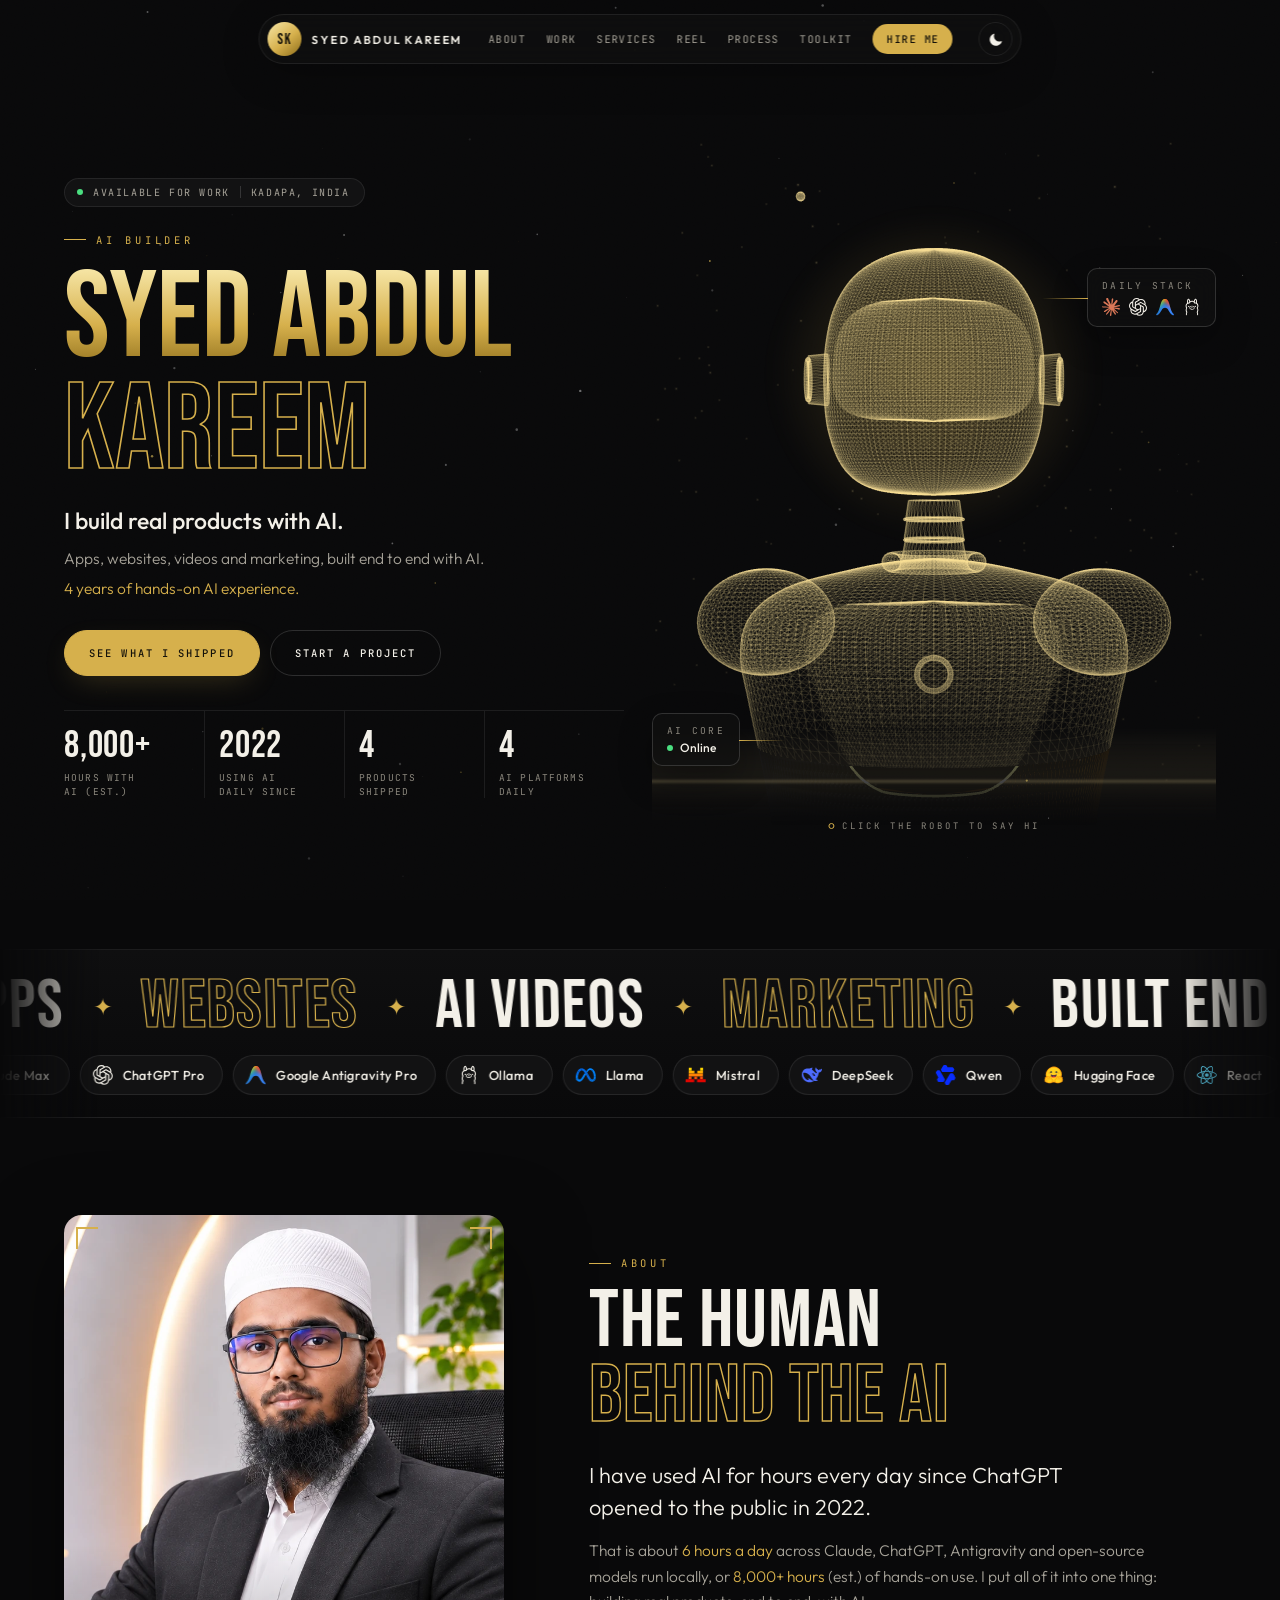
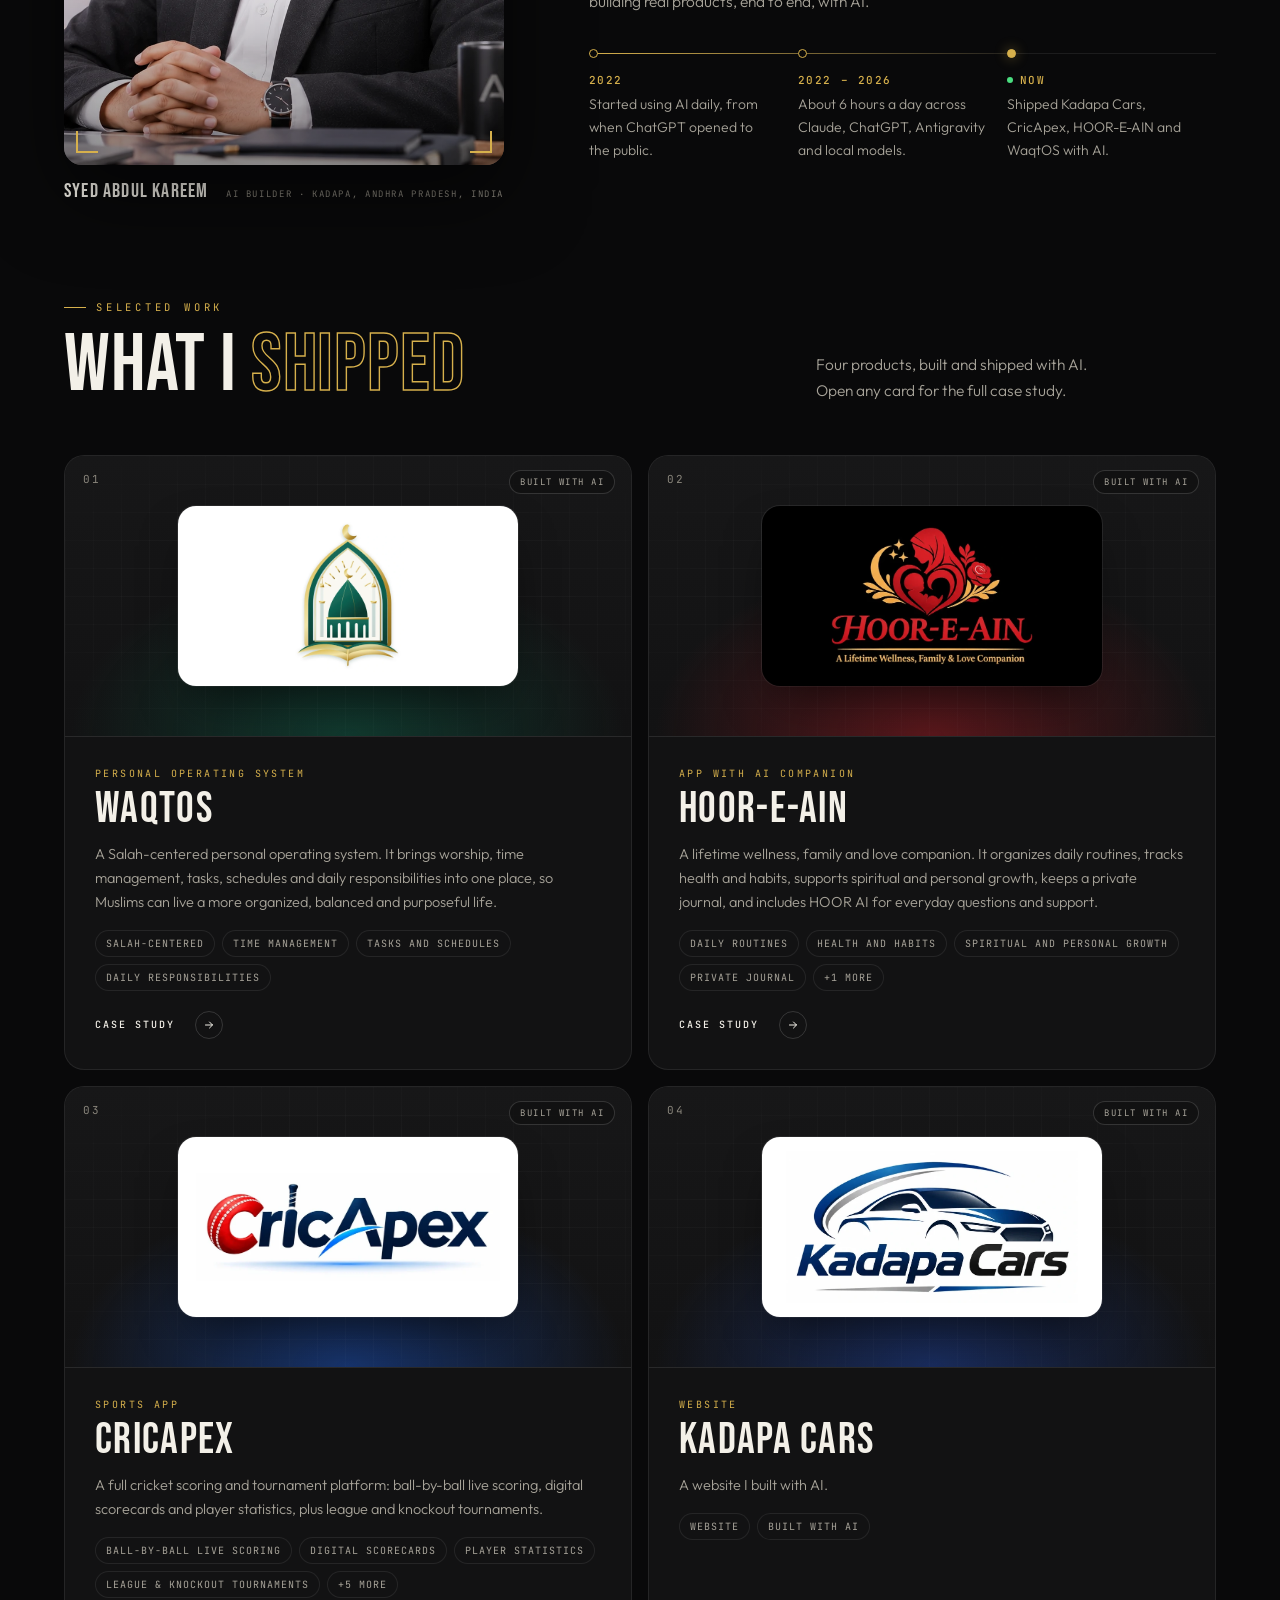
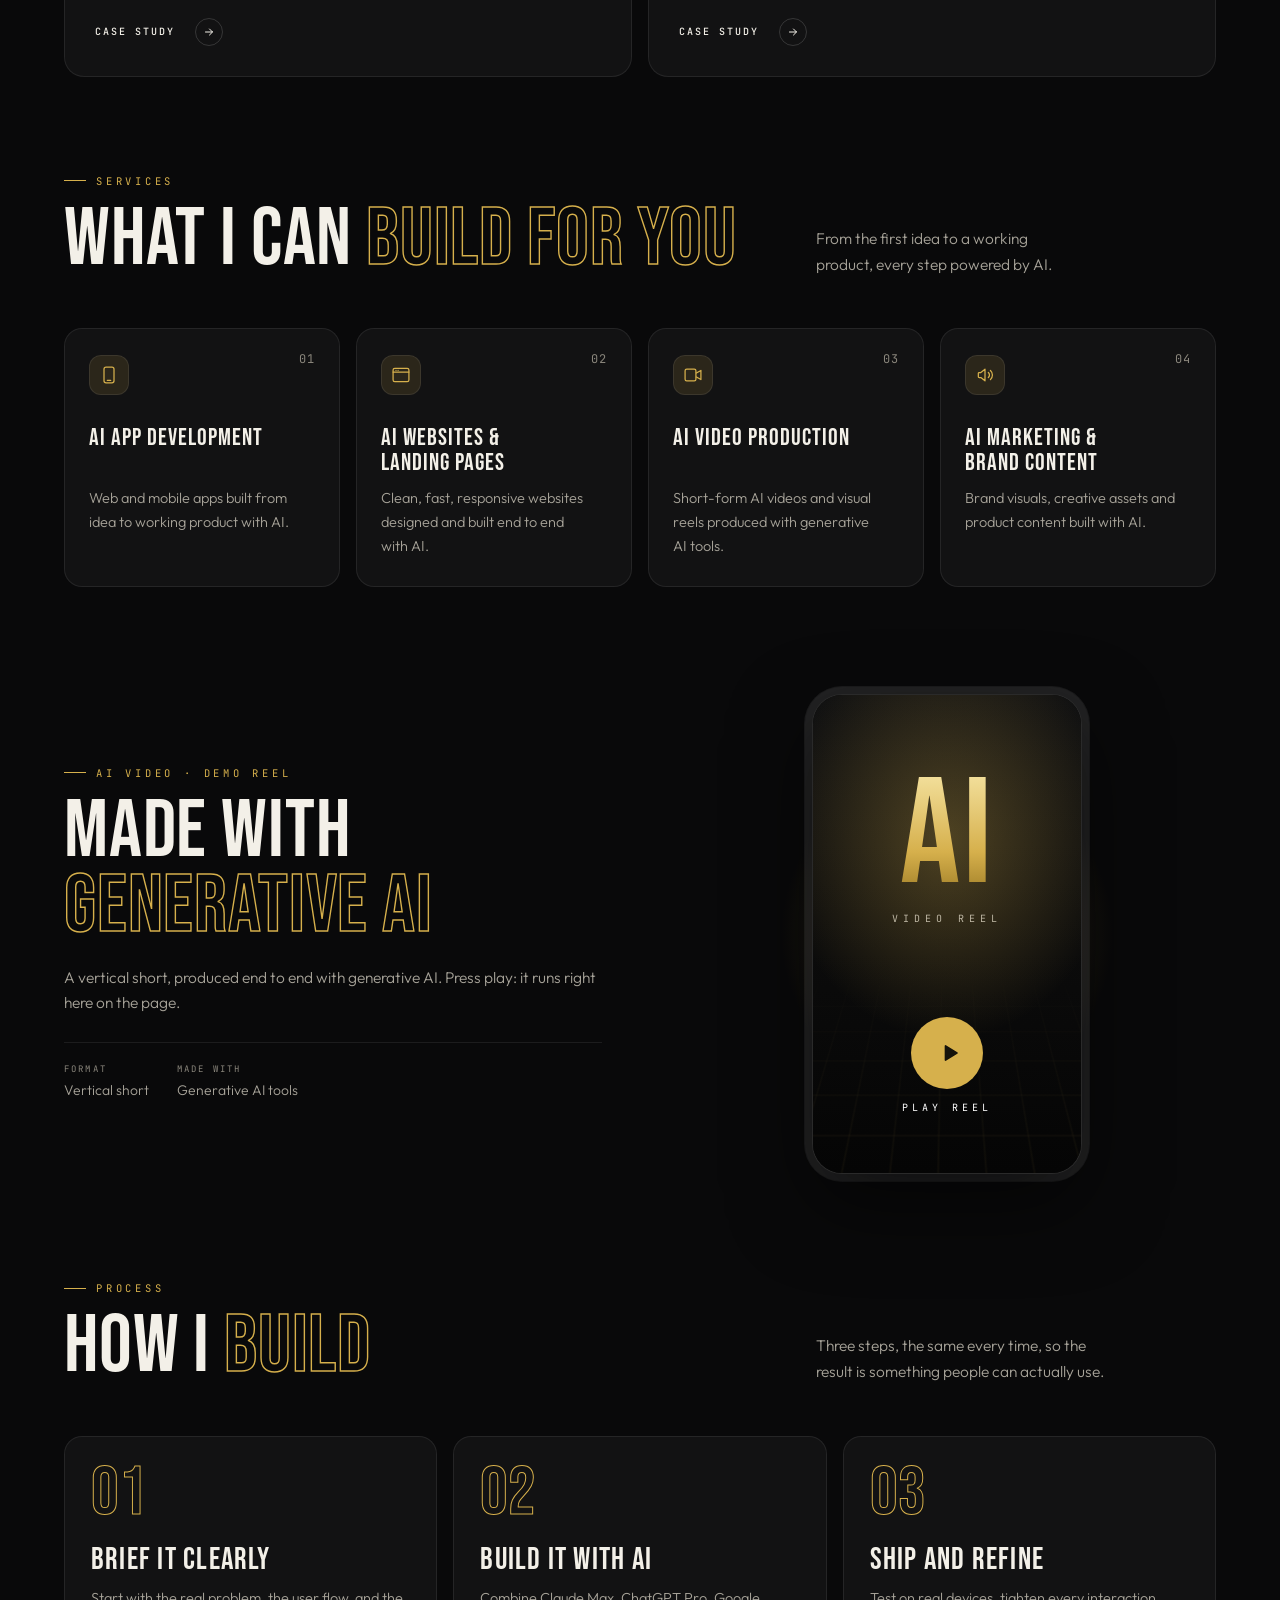
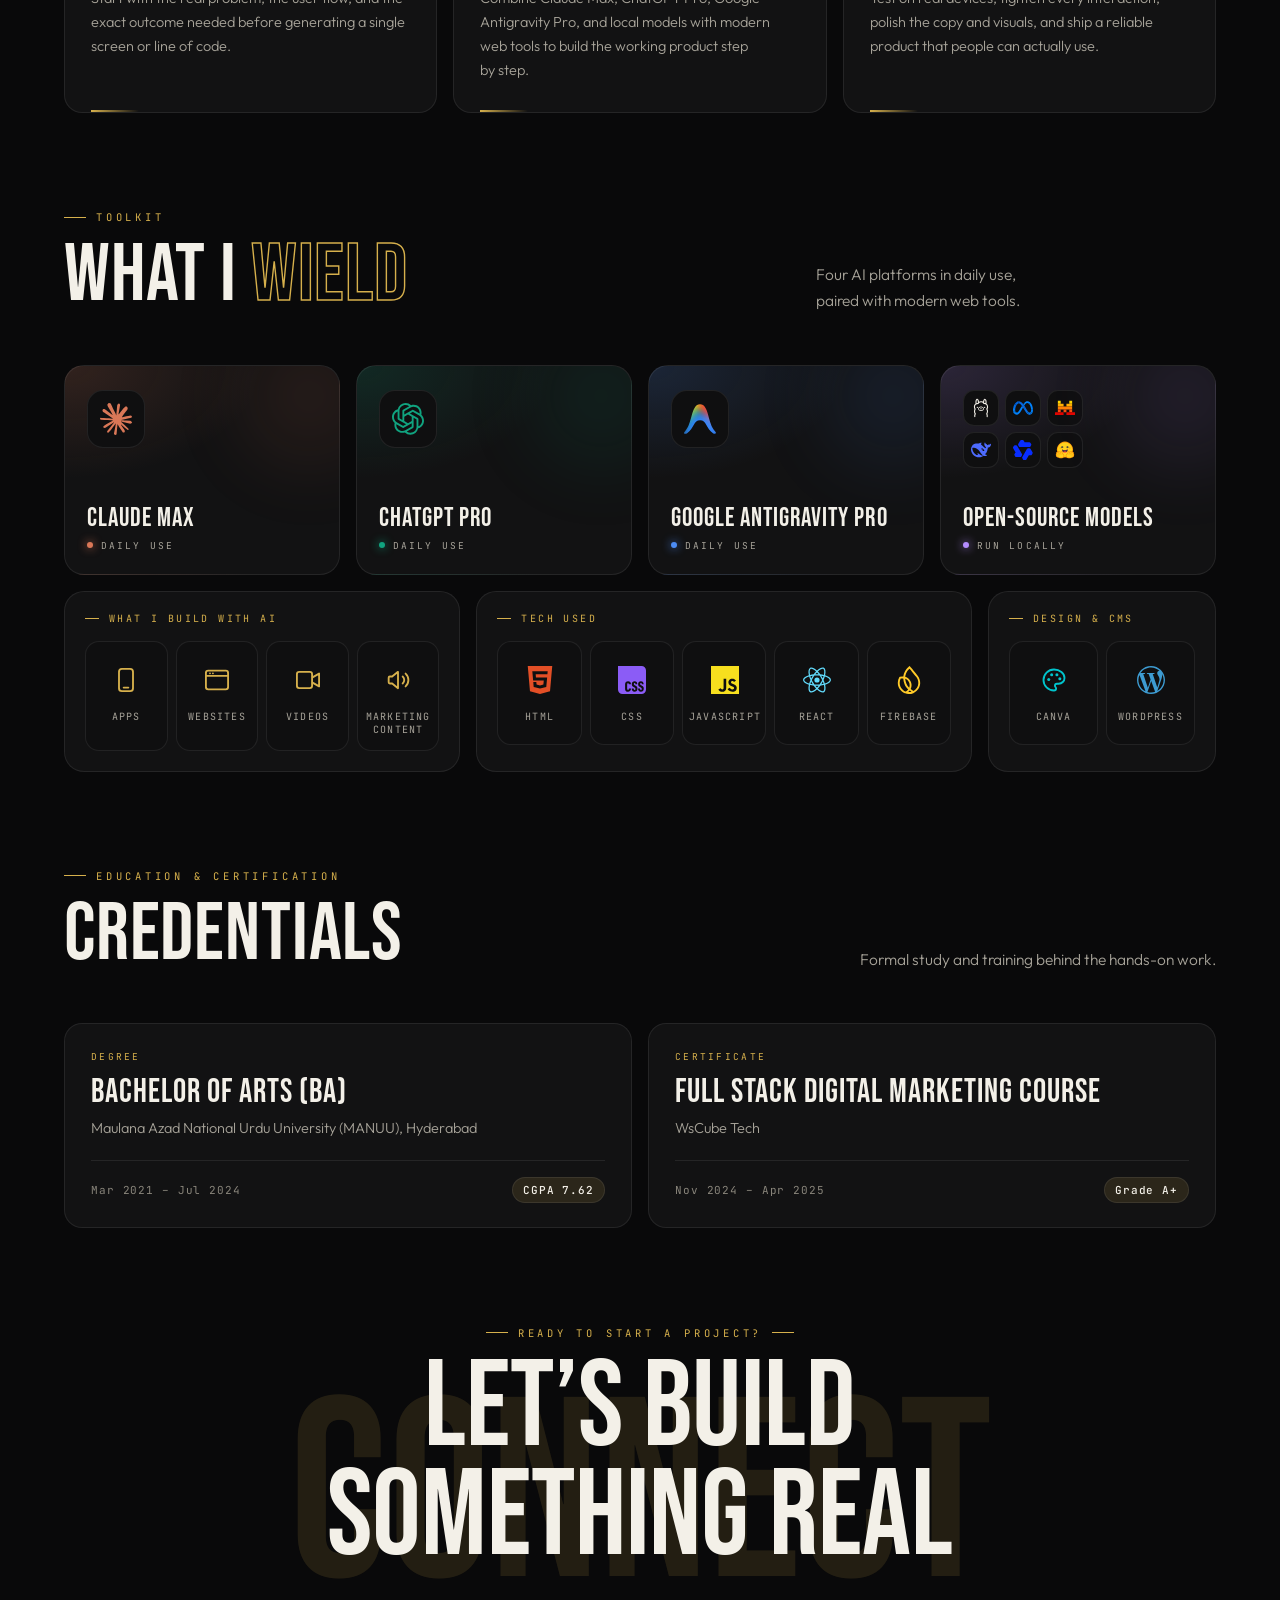
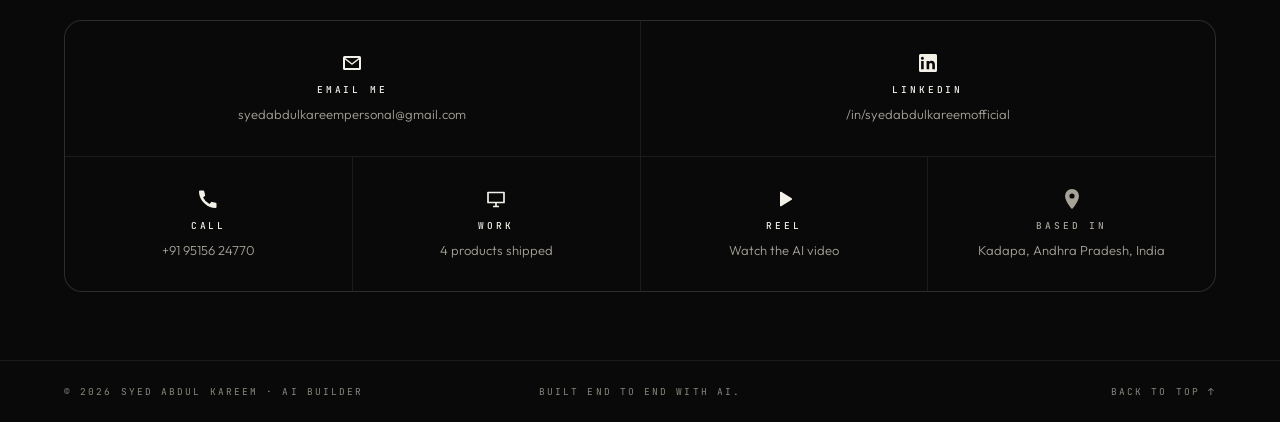
==== commit a33957c2: "Fixes from independent verification round - Fix a script crash (nav used before it was defined) that" ====
--- a/index.html
+++ b/index.html
@@ -91,20 +91,20 @@
     <img class="robot__poster" src="assets/img/robot-poster.webp" alt="" width="900" height="1000" fetchpriority="high">
     <p class="robot__bubble" id="robotBubble" aria-live="polite"></p>
     <div class="robot__hud robot__hud--a" aria-hidden="true"><span>AI core</span><b><i class="dot dot--live"></i>Online</b></div>
-    <div class="robot__hud robot__hud--b" aria-hidden="true"><span>Daily stack</span><b class="robot__logos"><img class="lg" src="assets/logos/claude.svg" alt=""><i class="lg lg--mono" style="-webkit-mask-image:url(assets/logos/openai.svg);mask-image:url(assets/logos/openai.svg)"></i><img class="lg" src="assets/logos/antigravity.svg" alt=""><i class="lg lg--mono" style="-webkit-mask-image:url(assets/logos/ollama.svg);mask-image:url(assets/logos/ollama.svg)"></i></b></div>
-    <p class="robot__hint" aria-hidden="true">Click the robot to say hi</p>
+    <div class="robot__hud robot__hud--b" aria-hidden="true"><span>Daily stack</span><b class="robot__logos"><img class="lg" src="assets/logos/claude.svg" alt=""><i class="lg lg--mono lg--openai"></i><img class="lg" src="assets/logos/antigravity.svg" alt=""><i class="lg lg--mono lg--ollama"></i></b></div>
+    <p class="robot__hint" aria-hidden="true"><span class="robot__hint-fine">Click</span><span class="robot__hint-touch">Tap</span> the robot to say hi</p>
     <button class="robot__say" type="button">Say hello to the robot</button>
   </div>
 </section>
 
 <!-- Marquee: what I build + the stack I build it with -->
-<section class="marquee" id="marquee" aria-label="What I build and the AI stack I use">
+<section class="marquee" id="marquee" tabindex="0" aria-label="What I build and the AI stack I use. Moving band: hover, tap or focus it to pause.">
   <p class="sr-only">I build apps, websites, AI videos and marketing, end to end with AI, using Claude Max, ChatGPT Pro, Google Antigravity Pro and open-source models run locally.</p>
   <div class="marquee__row marquee__row--words" data-dir="-1" data-speed="46" aria-hidden="true">
     <div class="marquee__track"><span class="mw">Apps</span><span class="ms">✦</span><span class="mw mw--o">Websites</span><span class="ms">✦</span><span class="mw">AI Videos</span><span class="ms">✦</span><span class="mw mw--o">Marketing</span><span class="ms">✦</span><span class="mw">Built end to end with AI</span><span class="ms">✦</span></div>
   </div>
   <div class="marquee__row marquee__row--logos" data-dir="1" data-speed="34" aria-hidden="true">
-    <div class="marquee__track"><span class="pill"><img class="lg" src="assets/logos/claude.svg" alt="" width="22" height="22">Claude Max</span><span class="pill"><i class="lg lg--mono" style="-webkit-mask-image:url(assets/logos/openai.svg);mask-image:url(assets/logos/openai.svg)"></i>ChatGPT Pro</span><span class="pill"><img class="lg" src="assets/logos/antigravity.svg" alt="" width="22" height="22">Google Antigravity Pro</span><span class="pill"><i class="lg lg--mono" style="-webkit-mask-image:url(assets/logos/ollama.svg);mask-image:url(assets/logos/ollama.svg)"></i>Ollama</span><span class="pill"><img class="lg" src="assets/logos/meta.svg" alt="" width="22" height="22">Llama</span><span class="pill"><img class="lg" src="assets/logos/mistral.svg" alt="" width="22" height="22">Mistral</span><span class="pill"><img class="lg" src="assets/logos/deepseek.svg" alt="" width="22" height="22">DeepSeek</span><span class="pill"><img class="lg" src="assets/logos/qwen.svg" alt="" width="22" height="22">Qwen</span><span class="pill"><img class="lg" src="assets/logos/huggingface.svg" alt="" width="22" height="22">Hugging Face</span><span class="pill"><i class="lg lg--mono" style="--c:#61DAFB;--cl:#0a86b5;-webkit-mask-image:url(assets/logos/react.svg);mask-image:url(assets/logos/react.svg)"></i>React</span><span class="pill"><i class="lg lg--mono" style="--c:#FFCA28;--cl:#e69500;-webkit-mask-image:url(assets/logos/firebase.svg);mask-image:url(assets/logos/firebase.svg)"></i>Firebase</span><span class="pill"><i class="lg lg--mono" style="--c:#F7DF1E;--cl:#c9a700;-webkit-mask-image:url(assets/logos/javascript.svg);mask-image:url(assets/logos/javascript.svg)"></i>JavaScript</span></div>
+    <div class="marquee__track"><span class="pill"><img class="lg" src="assets/logos/claude.svg" alt="" width="22" height="22">Claude Max</span><span class="pill"><i class="lg lg--mono lg--openai"></i>ChatGPT Pro</span><span class="pill"><img class="lg" src="assets/logos/antigravity.svg" alt="" width="22" height="22">Google Antigravity Pro</span><span class="pill"><i class="lg lg--mono lg--ollama"></i>Ollama</span><span class="pill"><img class="lg" src="assets/logos/meta.svg" alt="" width="22" height="22">Llama</span><span class="pill"><img class="lg" src="assets/logos/mistral.svg" alt="" width="22" height="22">Mistral</span><span class="pill"><img class="lg" src="assets/logos/deepseek.svg" alt="" width="22" height="22">DeepSeek</span><span class="pill"><img class="lg" src="assets/logos/qwen.svg" alt="" width="22" height="22">Qwen</span><span class="pill"><img class="lg" src="assets/logos/huggingface.svg" alt="" width="22" height="22">Hugging Face</span><span class="pill"><i class="lg lg--mono lg--react" style="--c:#61DAFB;--cl:#0a86b5"></i>React</span><span class="pill"><i class="lg lg--mono lg--firebase" style="--c:#FFCA28;--cl:#e69500"></i>Firebase</span><span class="pill"><i class="lg lg--mono lg--javascript" style="--c:#F7DF1E;--cl:#c9a700"></i>JavaScript</span></div>
   </div>
 </section>
 
@@ -259,7 +259,7 @@
       <h3>Claude Max</h3><p>Daily use</p>
     </article>
     <article class="ai reveal" style="--c:#10a37f">
-      <div class="ai__logo"><i class="lg lg--mono" style="-webkit-mask-image:url(assets/logos/openai.svg);mask-image:url(assets/logos/openai.svg)"></i></div>
+      <div class="ai__logo"><i class="lg lg--mono lg--openai"></i></div>
       <h3>ChatGPT Pro</h3><p>Daily use</p>
     </article>
     <article class="ai reveal" style="--c:#4c8df6">
@@ -267,7 +267,7 @@
       <h3>Google Antigravity Pro</h3><p>Daily use</p>
     </article>
     <article class="ai ai--oss reveal" style="--c:#b48cff">
-      <div class="ai__stack" aria-hidden="true"><span title="Ollama"><i class="lg lg--mono" style="-webkit-mask-image:url(assets/logos/ollama.svg);mask-image:url(assets/logos/ollama.svg)"></i></span><span title="Llama"><img class="lg" src="assets/logos/meta.svg" alt="" width="22" height="22"></span><span title="Mistral"><img class="lg" src="assets/logos/mistral.svg" alt="" width="22" height="22"></span><span title="DeepSeek"><img class="lg" src="assets/logos/deepseek.svg" alt="" width="22" height="22"></span><span title="Qwen"><img class="lg" src="assets/logos/qwen.svg" alt="" width="22" height="22"></span><span title="Hugging Face"><img class="lg" src="assets/logos/huggingface.svg" alt="" width="22" height="22"></span></div>
+      <div class="ai__stack" aria-hidden="true"><span title="Ollama"><i class="lg lg--mono lg--ollama"></i></span><span title="Llama"><img class="lg" src="assets/logos/meta.svg" alt="" width="22" height="22"></span><span title="Mistral"><img class="lg" src="assets/logos/mistral.svg" alt="" width="22" height="22"></span><span title="DeepSeek"><img class="lg" src="assets/logos/deepseek.svg" alt="" width="22" height="22"></span><span title="Qwen"><img class="lg" src="assets/logos/qwen.svg" alt="" width="22" height="22"></span><span title="Hugging Face"><img class="lg" src="assets/logos/huggingface.svg" alt="" width="22" height="22"></span></div>
       <h3>Open-source models</h3><p>Run locally</p>
     </article>
   </div>
@@ -278,11 +278,11 @@
     </div>
     <div class="kit__group reveal" style="--n:5">
       <h3>Tech used</h3>
-      <ul class="tiles"><li class="tile" style="--c:#E34F26"><span class="tile__logo"><i class="lg lg--mono" style="--c:#E34F26;-webkit-mask-image:url(assets/logos/html5.svg);mask-image:url(assets/logos/html5.svg)"></i></span><span class="tile__name">HTML</span></li><li class="tile" style="--c:#8b5cf6"><span class="tile__logo"><i class="lg lg--mono" style="--c:#8b5cf6;--cl:#663399;-webkit-mask-image:url(assets/logos/css.svg);mask-image:url(assets/logos/css.svg)"></i></span><span class="tile__name">CSS</span></li><li class="tile" style="--c:#F7DF1E"><span class="tile__logo"><i class="lg lg--mono" style="--c:#F7DF1E;--cl:#c9a700;-webkit-mask-image:url(assets/logos/javascript.svg);mask-image:url(assets/logos/javascript.svg)"></i></span><span class="tile__name">JavaScript</span></li><li class="tile" style="--c:#61DAFB"><span class="tile__logo"><i class="lg lg--mono" style="--c:#61DAFB;--cl:#0a86b5;-webkit-mask-image:url(assets/logos/react.svg);mask-image:url(assets/logos/react.svg)"></i></span><span class="tile__name">React</span></li><li class="tile" style="--c:#FFCA28"><span class="tile__logo"><i class="lg lg--mono" style="--c:#FFCA28;--cl:#e69500;-webkit-mask-image:url(assets/logos/firebase.svg);mask-image:url(assets/logos/firebase.svg)"></i></span><span class="tile__name">Firebase</span></li></ul>
+      <ul class="tiles"><li class="tile" style="--c:#E34F26"><span class="tile__logo"><i class="lg lg--mono lg--html5" style="--c:#E34F26"></i></span><span class="tile__name">HTML</span></li><li class="tile" style="--c:#8b5cf6"><span class="tile__logo"><i class="lg lg--mono lg--css" style="--c:#8b5cf6;--cl:#663399"></i></span><span class="tile__name">CSS</span></li><li class="tile" style="--c:#F7DF1E"><span class="tile__logo"><i class="lg lg--mono lg--javascript" style="--c:#F7DF1E;--cl:#c9a700"></i></span><span class="tile__name">JavaScript</span></li><li class="tile" style="--c:#61DAFB"><span class="tile__logo"><i class="lg lg--mono lg--react" style="--c:#61DAFB;--cl:#0a86b5"></i></span><span class="tile__name">React</span></li><li class="tile" style="--c:#FFCA28"><span class="tile__logo"><i class="lg lg--mono lg--firebase" style="--c:#FFCA28;--cl:#e69500"></i></span><span class="tile__name">Firebase</span></li></ul>
     </div>
     <div class="kit__group reveal" style="--n:2">
       <h3>Design &amp; CMS</h3>
-      <ul class="tiles"><li class="tile" style="--c:#00c4cc"><span class="tile__logo"><svg viewBox="0 0 24 24" aria-hidden="true"><path d="M12 3a9 9 0 1 0 0 18c1.2 0 1.8-.8 1.8-1.7 0-.5-.2-.9-.5-1.2-.3-.3-.5-.7-.5-1.2 0-.9.8-1.7 1.7-1.7H16a5 5 0 0 0 5-5C21 6.4 17 3 12 3Z" fill="none" stroke="currentColor" stroke-width="1.6"/><circle cx="7.5" cy="11.5" r="1.3" fill="currentColor"/><circle cx="10" cy="7.5" r="1.3" fill="currentColor"/><circle cx="14.5" cy="7.5" r="1.3" fill="currentColor"/><circle cx="17" cy="11" r="1.3" fill="currentColor"/></svg></span><span class="tile__name">Canva</span></li><li class="tile" style="--c:#3d9bd1"><span class="tile__logo"><i class="lg lg--mono" style="--c:#3d9bd1;--cl:#21759B;-webkit-mask-image:url(assets/logos/wordpress.svg);mask-image:url(assets/logos/wordpress.svg)"></i></span><span class="tile__name">WordPress</span></li></ul>
+      <ul class="tiles"><li class="tile" style="--c:#00c4cc"><span class="tile__logo"><svg viewBox="0 0 24 24" aria-hidden="true"><path d="M12 3a9 9 0 1 0 0 18c1.2 0 1.8-.8 1.8-1.7 0-.5-.2-.9-.5-1.2-.3-.3-.5-.7-.5-1.2 0-.9.8-1.7 1.7-1.7H16a5 5 0 0 0 5-5C21 6.4 17 3 12 3Z" fill="none" stroke="currentColor" stroke-width="1.6"/><circle cx="7.5" cy="11.5" r="1.3" fill="currentColor"/><circle cx="10" cy="7.5" r="1.3" fill="currentColor"/><circle cx="14.5" cy="7.5" r="1.3" fill="currentColor"/><circle cx="17" cy="11" r="1.3" fill="currentColor"/></svg></span><span class="tile__name">Canva</span></li><li class="tile" style="--c:#3d9bd1"><span class="tile__logo"><i class="lg lg--mono lg--wordpress" style="--c:#3d9bd1;--cl:#21759B"></i></span><span class="tile__name">WordPress</span></li></ul>
     </div>
   </div>
 </section>
@@ -364,7 +364,7 @@
 <!-- Case study dialog -->
 <dialog class="case" id="case" aria-labelledby="caseName">
   <div class="case__panel">
-    <button class="case__close" type="button" id="caseClose" aria-label="Close case study">✕</button>
+    <button class="case__close" type="button" id="caseClose" aria-label="Close case study" autofocus>✕</button>
     <div class="case__top">
       <div class="case__plate" id="casePlate"><img id="caseImg" alt=""></div>
       <div>
--- a/css/styles.css
+++ b/css/styles.css
@@ -29,7 +29,7 @@
   --sans: "Outfit", system-ui, -apple-system, "Segoe UI", sans-serif;
   --mono: "JetBrains Mono", ui-monospace, Menlo, monospace;
   --pad: clamp(20px, 5vw, 80px);
-  --gap: clamp(36px, 4.6vw, 64px); /* half of the space between two sections */
+  --gap: clamp(32px, 3.8vw, 54px); /* half of the space between two sections */
   --max: 1320px;
   --ease: cubic-bezier(.2, .8, .2, 1);
   color-scheme: dark;
@@ -63,6 +63,7 @@
 [data-theme="light"] .hero__fill { background-image: linear-gradient(180deg, #a37a17 0%, #7c5c0e 52%, #4a3707 100%); }
 [data-theme="light"] .nav__links .nav__cta:hover { background: #5f460a; }
 [data-theme="light"] .dot--live { background: #16a34a; }
+[data-theme="light"] .robot__hint { color: var(--muted); }
 [data-theme="light"] .preloader { background: var(--bg); color: var(--text); }
 [data-theme="light"] .preloader__role { color: var(--gold); }
 [data-theme="light"] .preloader__bar { background: #e3dccb; }
@@ -84,8 +85,6 @@
 [data-theme="light"] .about__frame, [data-theme="light"] .phone { box-shadow: 0 34px 70px -28px rgba(60, 40, 0, .45); }
 [data-theme="light"] .ai::after { opacity: .16; }
 [data-theme="light"] .case__panel { background: var(--panel); }
-[data-theme="light"] html:has(dialog[open]) { overflow: hidden; }
-.case::backdrop { background: rgba(28, 22, 8, .45); }
 /* smooth theme switch: every surface fades together */
 html.theme-anim *, html.theme-anim *::before, html.theme-anim *::after { transition: background-color .45s, border-color .45s, color .45s, box-shadow .45s, -webkit-text-stroke-color .45s !important; }
 
@@ -184,6 +183,15 @@
 .lg { display: inline-block; width: 22px; height: 22px; flex: none; object-fit: contain; }
 .lg--mono { background: var(--c, currentColor); -webkit-mask: center / contain no-repeat; mask: center / contain no-repeat; }
 [data-theme="light"] .lg--mono { background: var(--cl, var(--c, currentColor)); }
+/* single-colour logos, embedded so they also work from file:// */
+.lg--css { -webkit-mask-image: url("data:image/svg+xml,%3Csvg role=%22img%22 viewBox=%220 0 24 24%22 xmlns=%22http://www.w3.org/2000/svg%22%3E%3Cpath d=%22M0 0v20.16A3.84 3.84 0 0 0 3.84 24h16.32A3.84 3.84 0 0 0 24 20.16V3.84A3.84 3.84 0 0 0 20.16 0Zm14.256 13.08c1.56 0 2.28 1.08 2.304 2.64h-1.608c.024-.288-.048-.6-.144-.84-.096-.192-.288-.264-.552-.264-.456 0-.696.264-.696.84-.024.576.288.888.768 1.08.72.288 1.608.744 1.92 1.296q.432.648.432 1.656c0 1.608-.912 2.592-2.496 2.592-1.656 0-2.4-1.032-2.424-2.688h1.68c0 .792.264 1.176.792 1.176.264 0 .456-.072.552-.24.192-.312.24-1.176-.048-1.512-.312-.408-.912-.6-1.32-.816q-.828-.396-1.224-.936c-.24-.36-.36-.888-.36-1.536 0-1.44.936-2.472 2.424-2.448m5.4 0c1.584 0 2.304 1.08 2.328 2.64h-1.608c0-.288-.048-.6-.168-.84-.096-.192-.264-.264-.528-.264-.48 0-.72.264-.72.84s.288.888.792 1.08c.696.288 1.608.744 1.92 1.296.264.432.408.984.408 1.656.024 1.608-.888 2.592-2.472 2.592-1.68 0-2.424-1.056-2.448-2.688h1.68c0 .744.264 1.176.792 1.176.264 0 .456-.072.552-.24.216-.312.264-1.176-.048-1.512-.288-.408-.888-.6-1.32-.816-.552-.264-.96-.576-1.2-.936s-.36-.888-.36-1.536c-.024-1.44.912-2.472 2.4-2.448m-11.031.018c.711-.006 1.419.198 1.839.63.432.432.672 1.128.648 1.992H9.336c.024-.456-.096-.792-.432-.96-.312-.144-.768-.048-.888.24-.12.264-.192.576-.168.864v3.504c0 .744.264 1.128.768 1.128a.65.65 0 0 0 .552-.264c.168-.24.192-.552.168-.84h1.776c.096 1.632-.984 2.712-2.568 2.688-1.536 0-2.496-.864-2.472-2.472v-4.032c0-.816.24-1.44.696-1.848.432-.408 1.146-.624 1.857-.63%22/%3E%3C/svg%3E"); mask-image: url("data:image/svg+xml,%3Csvg role=%22img%22 viewBox=%220 0 24 24%22 xmlns=%22http://www.w3.org/2000/svg%22%3E%3Cpath d=%22M0 0v20.16A3.84 3.84 0 0 0 3.84 24h16.32A3.84 3.84 0 0 0 24 20.16V3.84A3.84 3.84 0 0 0 20.16 0Zm14.256 13.08c1.56 0 2.28 1.08 2.304 2.64h-1.608c.024-.288-.048-.6-.144-.84-.096-.192-.288-.264-.552-.264-.456 0-.696.264-.696.84-.024.576.288.888.768 1.08.72.288 1.608.744 1.92 1.296q.432.648.432 1.656c0 1.608-.912 2.592-2.496 2.592-1.656 0-2.4-1.032-2.424-2.688h1.68c0 .792.264 1.176.792 1.176.264 0 .456-.072.552-.24.192-.312.24-1.176-.048-1.512-.312-.408-.912-.6-1.32-.816q-.828-.396-1.224-.936c-.24-.36-.36-.888-.36-1.536 0-1.44.936-2.472 2.424-2.448m5.4 0c1.584 0 2.304 1.08 2.328 2.64h-1.608c0-.288-.048-.6-.168-.84-.096-.192-.264-.264-.528-.264-.48 0-.72.264-.72.84s.288.888.792 1.08c.696.288 1.608.744 1.92 1.296.264.432.408.984.408 1.656.024 1.608-.888 2.592-2.472 2.592-1.68 0-2.424-1.056-2.448-2.688h1.68c0 .744.264 1.176.792 1.176.264 0 .456-.072.552-.24.216-.312.264-1.176-.048-1.512-.288-.408-.888-.6-1.32-.816-.552-.264-.96-.576-1.2-.936s-.36-.888-.36-1.536c-.024-1.44.912-2.472 2.4-2.448m-11.031.018c.711-.006 1.419.198 1.839.63.432.432.672 1.128.648 1.992H9.336c.024-.456-.096-.792-.432-.96-.312-.144-.768-.048-.888.24-.12.264-.192.576-.168.864v3.504c0 .744.264 1.128.768 1.128a.65.65 0 0 0 .552-.264c.168-.24.192-.552.168-.84h1.776c.096 1.632-.984 2.712-2.568 2.688-1.536 0-2.496-.864-2.472-2.472v-4.032c0-.816.24-1.44.696-1.848.432-.408 1.146-.624 1.857-.63%22/%3E%3C/svg%3E"); }
+.lg--firebase { -webkit-mask-image: url("data:image/svg+xml,%3Csvg role=%22img%22 viewBox=%220 0 24 24%22 xmlns=%22http://www.w3.org/2000/svg%22%3E%3Cpath d=%22M19.455 8.369c-.538-.748-1.778-2.285-3.681-4.569-.826-.991-1.535-1.832-1.884-2.245a146 146 0 0 0-.488-.576l-.207-.245-.113-.133-.022-.032-.01-.005L12.57 0l-.609.488c-1.555 1.246-2.828 2.851-3.681 4.64-.523 1.064-.864 2.105-1.043 3.176-.047.241-.088.489-.121.738-.209-.017-.421-.028-.632-.033-.018-.001-.035-.002-.059-.003a7.46 7.46 0 0 0-2.28.274l-.317.089-.163.286c-.765 1.342-1.198 2.869-1.252 4.416-.07 2.01.477 3.954 1.583 5.625 1.082 1.633 2.61 2.882 4.42 3.611l.236.095.071.025.003-.001a9.59 9.59 0 0 0 2.941.568q.171.006.342.006c1.273 0 2.513-.249 3.69-.742l.008.004.313-.145a9.63 9.63 0 0 0 3.927-3.335c1.01-1.49 1.577-3.234 1.641-5.042.075-2.161-.643-4.304-2.133-6.371m-7.083 6.695c.328 1.244.264 2.44-.191 3.558-1.135-1.12-1.967-2.352-2.475-3.665-.543-1.404-.87-2.74-.974-3.975.48.157.922.366 1.315.622 1.132.737 1.914 1.902 2.325 3.461zm.207 6.022c.482.368.99.712 1.513 1.028-.771.21-1.565.302-2.369.273a8 8 0 0 1-.373-.022c.458-.394.869-.823 1.228-1.279zm1.347-6.431c-.516-1.957-1.527-3.437-3.002-4.398-.647-.421-1.385-.741-2.194-.95.011-.134.026-.268.043-.4.014-.113.03-.216.046-.313.133-.689.332-1.37.589-2.025.099-.25.206-.499.321-.74l.004-.008c.177-.358.376-.719.61-1.105l.092-.152-.003-.001c.544-.851 1.197-1.627 1.942-2.311l.288.341c.672.796 1.304 1.548 1.878 2.237 1.291 1.549 2.966 3.583 3.612 4.48 1.277 1.771 1.893 3.579 1.83 5.375-.049 1.395-.461 2.755-1.195 3.933-.694 1.116-1.661 2.05-2.8 2.708-.636-.318-1.559-.839-2.539-1.599.79-1.575.952-3.28.479-5.072zm-2.575 5.397c-.725.939-1.587 1.55-2.09 1.856-.081-.029-.163-.06-.243-.093l-.065-.026c-1.49-.616-2.747-1.656-3.635-3.01-.907-1.384-1.356-2.993-1.298-4.653.041-1.19.338-2.327.882-3.379.316-.07.638-.114.96-.131l.084-.002c.162-.003.324-.003.478 0 .227.011.454.035.677.07.073 1.513.445 3.145 1.105 4.852.637 1.644 1.694 3.162 3.144 4.515z%22/%3E%3C/svg%3E"); mask-image: url("data:image/svg+xml,%3Csvg role=%22img%22 viewBox=%220 0 24 24%22 xmlns=%22http://www.w3.org/2000/svg%22%3E%3Cpath d=%22M19.455 8.369c-.538-.748-1.778-2.285-3.681-4.569-.826-.991-1.535-1.832-1.884-2.245a146 146 0 0 0-.488-.576l-.207-.245-.113-.133-.022-.032-.01-.005L12.57 0l-.609.488c-1.555 1.246-2.828 2.851-3.681 4.64-.523 1.064-.864 2.105-1.043 3.176-.047.241-.088.489-.121.738-.209-.017-.421-.028-.632-.033-.018-.001-.035-.002-.059-.003a7.46 7.46 0 0 0-2.28.274l-.317.089-.163.286c-.765 1.342-1.198 2.869-1.252 4.416-.07 2.01.477 3.954 1.583 5.625 1.082 1.633 2.61 2.882 4.42 3.611l.236.095.071.025.003-.001a9.59 9.59 0 0 0 2.941.568q.171.006.342.006c1.273 0 2.513-.249 3.69-.742l.008.004.313-.145a9.63 9.63 0 0 0 3.927-3.335c1.01-1.49 1.577-3.234 1.641-5.042.075-2.161-.643-4.304-2.133-6.371m-7.083 6.695c.328 1.244.264 2.44-.191 3.558-1.135-1.12-1.967-2.352-2.475-3.665-.543-1.404-.87-2.74-.974-3.975.48.157.922.366 1.315.622 1.132.737 1.914 1.902 2.325 3.461zm.207 6.022c.482.368.99.712 1.513 1.028-.771.21-1.565.302-2.369.273a8 8 0 0 1-.373-.022c.458-.394.869-.823 1.228-1.279zm1.347-6.431c-.516-1.957-1.527-3.437-3.002-4.398-.647-.421-1.385-.741-2.194-.95.011-.134.026-.268.043-.4.014-.113.03-.216.046-.313.133-.689.332-1.37.589-2.025.099-.25.206-.499.321-.74l.004-.008c.177-.358.376-.719.61-1.105l.092-.152-.003-.001c.544-.851 1.197-1.627 1.942-2.311l.288.341c.672.796 1.304 1.548 1.878 2.237 1.291 1.549 2.966 3.583 3.612 4.48 1.277 1.771 1.893 3.579 1.83 5.375-.049 1.395-.461 2.755-1.195 3.933-.694 1.116-1.661 2.05-2.8 2.708-.636-.318-1.559-.839-2.539-1.599.79-1.575.952-3.28.479-5.072zm-2.575 5.397c-.725.939-1.587 1.55-2.09 1.856-.081-.029-.163-.06-.243-.093l-.065-.026c-1.49-.616-2.747-1.656-3.635-3.01-.907-1.384-1.356-2.993-1.298-4.653.041-1.19.338-2.327.882-3.379.316-.07.638-.114.96-.131l.084-.002c.162-.003.324-.003.478 0 .227.011.454.035.677.07.073 1.513.445 3.145 1.105 4.852.637 1.644 1.694 3.162 3.144 4.515z%22/%3E%3C/svg%3E"); }
+.lg--html5 { -webkit-mask-image: url("data:image/svg+xml,%3Csvg role=%22img%22 viewBox=%220 0 24 24%22 xmlns=%22http://www.w3.org/2000/svg%22%3E%3Cpath d=%22M1.5 0h21l-1.91 21.563L11.977 24l-8.564-2.438L1.5 0zm7.031 9.75l-.232-2.718 10.059.003.23-2.622L5.412 4.41l.698 8.01h9.126l-.326 3.426-2.91.804-2.955-.81-.188-2.11H6.248l.33 4.171L12 19.351l5.379-1.443.744-8.157H8.531z%22/%3E%3C/svg%3E"); mask-image: url("data:image/svg+xml,%3Csvg role=%22img%22 viewBox=%220 0 24 24%22 xmlns=%22http://www.w3.org/2000/svg%22%3E%3Cpath d=%22M1.5 0h21l-1.91 21.563L11.977 24l-8.564-2.438L1.5 0zm7.031 9.75l-.232-2.718 10.059.003.23-2.622L5.412 4.41l.698 8.01h9.126l-.326 3.426-2.91.804-2.955-.81-.188-2.11H6.248l.33 4.171L12 19.351l5.379-1.443.744-8.157H8.531z%22/%3E%3C/svg%3E"); }
+.lg--javascript { -webkit-mask-image: url("data:image/svg+xml,%3Csvg role=%22img%22 viewBox=%220 0 24 24%22 xmlns=%22http://www.w3.org/2000/svg%22%3E%3Cpath d=%22M0 0h24v24H0V0zm22.034 18.276c-.175-1.095-.888-2.015-3.003-2.873-.736-.345-1.554-.585-1.797-1.14-.091-.33-.105-.51-.046-.705.15-.646.915-.84 1.515-.66.39.12.75.42.976.9 1.034-.676 1.034-.676 1.755-1.125-.27-.42-.404-.601-.586-.78-.63-.705-1.469-1.065-2.834-1.034l-.705.089c-.676.165-1.32.525-1.71 1.005-1.14 1.291-.811 3.541.569 4.471 1.365 1.02 3.361 1.244 3.616 2.205.24 1.17-.87 1.545-1.966 1.41-.811-.18-1.26-.586-1.755-1.336l-1.83 1.051c.21.48.45.689.81 1.109 1.74 1.756 6.09 1.666 6.871-1.004.029-.09.24-.705.074-1.65l.046.067zm-8.983-7.245h-2.248c0 1.938-.009 3.864-.009 5.805 0 1.232.063 2.363-.138 2.711-.33.689-1.18.601-1.566.48-.396-.196-.597-.466-.83-.855-.063-.105-.11-.196-.127-.196l-1.825 1.125c.305.63.75 1.172 1.324 1.517.855.51 2.004.675 3.207.405.783-.226 1.458-.691 1.811-1.411.51-.93.402-2.07.397-3.346.012-2.054 0-4.109 0-6.179l.004-.056z%22/%3E%3C/svg%3E"); mask-image: url("data:image/svg+xml,%3Csvg role=%22img%22 viewBox=%220 0 24 24%22 xmlns=%22http://www.w3.org/2000/svg%22%3E%3Cpath d=%22M0 0h24v24H0V0zm22.034 18.276c-.175-1.095-.888-2.015-3.003-2.873-.736-.345-1.554-.585-1.797-1.14-.091-.33-.105-.51-.046-.705.15-.646.915-.84 1.515-.66.39.12.75.42.976.9 1.034-.676 1.034-.676 1.755-1.125-.27-.42-.404-.601-.586-.78-.63-.705-1.469-1.065-2.834-1.034l-.705.089c-.676.165-1.32.525-1.71 1.005-1.14 1.291-.811 3.541.569 4.471 1.365 1.02 3.361 1.244 3.616 2.205.24 1.17-.87 1.545-1.966 1.41-.811-.18-1.26-.586-1.755-1.336l-1.83 1.051c.21.48.45.689.81 1.109 1.74 1.756 6.09 1.666 6.871-1.004.029-.09.24-.705.074-1.65l.046.067zm-8.983-7.245h-2.248c0 1.938-.009 3.864-.009 5.805 0 1.232.063 2.363-.138 2.711-.33.689-1.18.601-1.566.48-.396-.196-.597-.466-.83-.855-.063-.105-.11-.196-.127-.196l-1.825 1.125c.305.63.75 1.172 1.324 1.517.855.51 2.004.675 3.207.405.783-.226 1.458-.691 1.811-1.411.51-.93.402-2.07.397-3.346.012-2.054 0-4.109 0-6.179l.004-.056z%22/%3E%3C/svg%3E"); }
+.lg--ollama { -webkit-mask-image: url("data:image/svg+xml,%3Csvg fill=%22currentColor%22 fill-rule=%22evenodd%22 viewBox=%220 0 24 24%22 xmlns=%22http://www.w3.org/2000/svg%22%3E%3Cpath d=%22M7.905 1.09c.216.085.411.225.588.41.295.306.544.744.734 1.263.191.522.315 1.1.362 1.68a5.054 5.054 0 012.049-.636l.051-.004c.87-.07 1.73.087 2.48.474.101.053.2.11.297.17.05-.569.172-1.134.36-1.644.19-.52.439-.957.733-1.264a1.67 1.67 0 01.589-.41c.257-.1.53-.118.796-.042.401.114.745.368 1.016.737.248.337.434.769.561 1.287.23.934.27 2.163.115 3.645l.053.04.026.019c.757.576 1.284 1.397 1.563 2.35.435 1.487.216 3.155-.534 4.088l-.018.021.002.003c.417.762.67 1.567.724 2.4l.002.03c.064 1.065-.2 2.137-.814 3.19l-.007.01.01.024c.472 1.157.62 2.322.438 3.486l-.006.039a.651.651 0 01-.747.536.648.648 0 01-.54-.742c.167-1.033.01-2.069-.48-3.123a.643.643 0 01.04-.617l.004-.006c.604-.924.854-1.83.8-2.72-.046-.779-.325-1.544-.8-2.273a.644.644 0 01.18-.886l.009-.006c.243-.159.467-.565.58-1.12a4.229 4.229 0 00-.095-1.974c-.205-.7-.58-1.284-1.105-1.683-.595-.454-1.383-.673-2.38-.61a.653.653 0 01-.632-.371c-.314-.665-.772-1.141-1.343-1.436a3.288 3.288 0 00-1.772-.332c-1.245.099-2.343.801-2.67 1.686a.652.652 0 01-.61.425c-1.067.002-1.893.252-2.497.703-.522.39-.878.935-1.066 1.588a4.07 4.07 0 00-.068 1.886c.112.558.331 1.02.582 1.269l.008.007c.212.207.257.53.109.785-.36.622-.629 1.549-.673 2.44-.05 1.018.186 1.902.719 2.536l.016.019a.643.643 0 01.095.69c-.576 1.236-.753 2.252-.562 3.052a.652.652 0 01-1.269.298c-.243-1.018-.078-2.184.473-3.498l.014-.035-.008-.012a4.339 4.339 0 01-.598-1.309l-.005-.019a5.764 5.764 0 01-.177-1.785c.044-.91.278-1.842.622-2.59l.012-.026-.002-.002c-.293-.418-.51-.953-.63-1.545l-.005-.024a5.352 5.352 0 01.093-2.49c.262-.915.777-1.701 1.536-2.269.06-.045.123-.09.186-.132-.159-1.493-.119-2.73.112-3.67.127-.518.314-.95.562-1.287.27-.368.614-.622 1.015-.737.266-.076.54-.059.797.042zm4.116 9.09c.936 0 1.8.313 2.446.855.63.527 1.005 1.235 1.005 1.94 0 .888-.406 1.58-1.133 2.022-.62.375-1.451.557-2.403.557-1.009 0-1.871-.259-2.493-.734-.617-.47-.963-1.13-.963-1.845 0-.707.398-1.417 1.056-1.946.668-.537 1.55-.849 2.485-.849zm0 .896a3.07 3.07 0 00-1.916.65c-.461.37-.722.835-.722 1.25 0 .428.21.829.61 1.134.455.347 1.124.548 1.943.548.799 0 1.473-.147 1.932-.426.463-.28.7-.686.7-1.257 0-.423-.246-.89-.683-1.256-.484-.405-1.14-.643-1.864-.643zm.662 1.21l.004.004c.12.151.095.37-.056.49l-.292.23v.446a.375.375 0 01-.376.373.375.375 0 01-.376-.373v-.46l-.271-.218a.347.347 0 01-.052-.49.353.353 0 01.494-.051l.215.172.22-.174a.353.353 0 01.49.051zm-5.04-1.919c.478 0 .867.39.867.871a.87.87 0 01-.868.871.87.87 0 01-.867-.87.87.87 0 01.867-.872zm8.706 0c.48 0 .868.39.868.871a.87.87 0 01-.868.871.87.87 0 01-.867-.87.87.87 0 01.867-.872zM7.44 2.3l-.003.002a.659.659 0 00-.285.238l-.005.006c-.138.189-.258.467-.348.832-.17.692-.216 1.631-.124 2.782.43-.128.899-.208 1.404-.237l.01-.001.019-.034c.046-.082.095-.161.148-.239.123-.771.022-1.692-.253-2.444-.134-.364-.297-.65-.453-.813a.628.628 0 00-.107-.09L7.44 2.3zm9.174.04l-.002.001a.628.628 0 00-.107.09c-.156.163-.32.45-.453.814-.29.794-.387 1.776-.23 2.572l.058.097.008.014h.03a5.184 5.184 0 011.466.212c.086-1.124.038-2.043-.128-2.722-.09-.365-.21-.643-.349-.832l-.004-.006a.659.659 0 00-.285-.239h-.004z%22%3E%3C/path%3E%3C/svg%3E"); mask-image: url("data:image/svg+xml,%3Csvg fill=%22currentColor%22 fill-rule=%22evenodd%22 viewBox=%220 0 24 24%22 xmlns=%22http://www.w3.org/2000/svg%22%3E%3Cpath d=%22M7.905 1.09c.216.085.411.225.588.41.295.306.544.744.734 1.263.191.522.315 1.1.362 1.68a5.054 5.054 0 012.049-.636l.051-.004c.87-.07 1.73.087 2.48.474.101.053.2.11.297.17.05-.569.172-1.134.36-1.644.19-.52.439-.957.733-1.264a1.67 1.67 0 01.589-.41c.257-.1.53-.118.796-.042.401.114.745.368 1.016.737.248.337.434.769.561 1.287.23.934.27 2.163.115 3.645l.053.04.026.019c.757.576 1.284 1.397 1.563 2.35.435 1.487.216 3.155-.534 4.088l-.018.021.002.003c.417.762.67 1.567.724 2.4l.002.03c.064 1.065-.2 2.137-.814 3.19l-.007.01.01.024c.472 1.157.62 2.322.438 3.486l-.006.039a.651.651 0 01-.747.536.648.648 0 01-.54-.742c.167-1.033.01-2.069-.48-3.123a.643.643 0 01.04-.617l.004-.006c.604-.924.854-1.83.8-2.72-.046-.779-.325-1.544-.8-2.273a.644.644 0 01.18-.886l.009-.006c.243-.159.467-.565.58-1.12a4.229 4.229 0 00-.095-1.974c-.205-.7-.58-1.284-1.105-1.683-.595-.454-1.383-.673-2.38-.61a.653.653 0 01-.632-.371c-.314-.665-.772-1.141-1.343-1.436a3.288 3.288 0 00-1.772-.332c-1.245.099-2.343.801-2.67 1.686a.652.652 0 01-.61.425c-1.067.002-1.893.252-2.497.703-.522.39-.878.935-1.066 1.588a4.07 4.07 0 00-.068 1.886c.112.558.331 1.02.582 1.269l.008.007c.212.207.257.53.109.785-.36.622-.629 1.549-.673 2.44-.05 1.018.186 1.902.719 2.536l.016.019a.643.643 0 01.095.69c-.576 1.236-.753 2.252-.562 3.052a.652.652 0 01-1.269.298c-.243-1.018-.078-2.184.473-3.498l.014-.035-.008-.012a4.339 4.339 0 01-.598-1.309l-.005-.019a5.764 5.764 0 01-.177-1.785c.044-.91.278-1.842.622-2.59l.012-.026-.002-.002c-.293-.418-.51-.953-.63-1.545l-.005-.024a5.352 5.352 0 01.093-2.49c.262-.915.777-1.701 1.536-2.269.06-.045.123-.09.186-.132-.159-1.493-.119-2.73.112-3.67.127-.518.314-.95.562-1.287.27-.368.614-.622 1.015-.737.266-.076.54-.059.797.042zm4.116 9.09c.936 0 1.8.313 2.446.855.63.527 1.005 1.235 1.005 1.94 0 .888-.406 1.58-1.133 2.022-.62.375-1.451.557-2.403.557-1.009 0-1.871-.259-2.493-.734-.617-.47-.963-1.13-.963-1.845 0-.707.398-1.417 1.056-1.946.668-.537 1.55-.849 2.485-.849zm0 .896a3.07 3.07 0 00-1.916.65c-.461.37-.722.835-.722 1.25 0 .428.21.829.61 1.134.455.347 1.124.548 1.943.548.799 0 1.473-.147 1.932-.426.463-.28.7-.686.7-1.257 0-.423-.246-.89-.683-1.256-.484-.405-1.14-.643-1.864-.643zm.662 1.21l.004.004c.12.151.095.37-.056.49l-.292.23v.446a.375.375 0 01-.376.373.375.375 0 01-.376-.373v-.46l-.271-.218a.347.347 0 01-.052-.49.353.353 0 01.494-.051l.215.172.22-.174a.353.353 0 01.49.051zm-5.04-1.919c.478 0 .867.39.867.871a.87.87 0 01-.868.871.87.87 0 01-.867-.87.87.87 0 01.867-.872zm8.706 0c.48 0 .868.39.868.871a.87.87 0 01-.868.871.87.87 0 01-.867-.87.87.87 0 01.867-.872zM7.44 2.3l-.003.002a.659.659 0 00-.285.238l-.005.006c-.138.189-.258.467-.348.832-.17.692-.216 1.631-.124 2.782.43-.128.899-.208 1.404-.237l.01-.001.019-.034c.046-.082.095-.161.148-.239.123-.771.022-1.692-.253-2.444-.134-.364-.297-.65-.453-.813a.628.628 0 00-.107-.09L7.44 2.3zm9.174.04l-.002.001a.628.628 0 00-.107.09c-.156.163-.32.45-.453.814-.29.794-.387 1.776-.23 2.572l.058.097.008.014h.03a5.184 5.184 0 011.466.212c.086-1.124.038-2.043-.128-2.722-.09-.365-.21-.643-.349-.832l-.004-.006a.659.659 0 00-.285-.239h-.004z%22%3E%3C/path%3E%3C/svg%3E"); }
+.lg--openai { -webkit-mask-image: url("data:image/svg+xml,%3Csvg fill=%22currentColor%22 fill-rule=%22evenodd%22 viewBox=%220 0 24 24%22 xmlns=%22http://www.w3.org/2000/svg%22%3E%3Cpath d=%22M9.205 8.658v-2.26c0-.19.072-.333.238-.428l4.543-2.616c.619-.357 1.356-.523 2.117-.523 2.854 0 4.662 2.212 4.662 4.566 0 .167 0 .357-.024.547l-4.71-2.759a.797.797 0 00-.856 0l-5.97 3.473zm10.609 8.8V12.06c0-.333-.143-.57-.429-.737l-5.97-3.473 1.95-1.118a.433.433 0 01.476 0l4.543 2.617c1.309.76 2.189 2.378 2.189 3.948 0 1.808-1.07 3.473-2.76 4.163zM7.802 12.703l-1.95-1.142c-.167-.095-.239-.238-.239-.428V5.899c0-2.545 1.95-4.472 4.591-4.472 1 0 1.927.333 2.712.928L8.23 5.067c-.285.166-.428.404-.428.737v6.898zM12 15.128l-2.795-1.57v-3.33L12 8.658l2.795 1.57v3.33L12 15.128zm1.796 7.23c-1 0-1.927-.332-2.712-.927l4.686-2.712c.285-.166.428-.404.428-.737v-6.898l1.974 1.142c.167.095.238.238.238.428v5.233c0 2.545-1.974 4.472-4.614 4.472zm-5.637-5.303l-4.544-2.617c-1.308-.761-2.188-2.378-2.188-3.948A4.482 4.482 0 014.21 6.327v5.423c0 .333.143.571.428.738l5.947 3.449-1.95 1.118a.432.432 0 01-.476 0zm-.262 3.9c-2.688 0-4.662-2.021-4.662-4.519 0-.19.024-.38.047-.57l4.686 2.71c.286.167.571.167.856 0l5.97-3.448v2.26c0 .19-.07.333-.237.428l-4.543 2.616c-.619.357-1.356.523-2.117.523zm5.899 2.83a5.947 5.947 0 005.827-4.756C22.287 18.339 24 15.84 24 13.296c0-1.665-.713-3.282-1.998-4.448.119-.5.19-.999.19-1.498 0-3.401-2.759-5.947-5.946-5.947-.642 0-1.26.095-1.88.31A5.962 5.962 0 0010.205 0a5.947 5.947 0 00-5.827 4.757C1.713 5.447 0 7.945 0 10.49c0 1.666.713 3.283 1.998 4.448-.119.5-.19 1-.19 1.499 0 3.401 2.759 5.946 5.946 5.946.642 0 1.26-.095 1.88-.309a5.96 5.96 0 004.162 1.713z%22%3E%3C/path%3E%3C/svg%3E"); mask-image: url("data:image/svg+xml,%3Csvg fill=%22currentColor%22 fill-rule=%22evenodd%22 viewBox=%220 0 24 24%22 xmlns=%22http://www.w3.org/2000/svg%22%3E%3Cpath d=%22M9.205 8.658v-2.26c0-.19.072-.333.238-.428l4.543-2.616c.619-.357 1.356-.523 2.117-.523 2.854 0 4.662 2.212 4.662 4.566 0 .167 0 .357-.024.547l-4.71-2.759a.797.797 0 00-.856 0l-5.97 3.473zm10.609 8.8V12.06c0-.333-.143-.57-.429-.737l-5.97-3.473 1.95-1.118a.433.433 0 01.476 0l4.543 2.617c1.309.76 2.189 2.378 2.189 3.948 0 1.808-1.07 3.473-2.76 4.163zM7.802 12.703l-1.95-1.142c-.167-.095-.239-.238-.239-.428V5.899c0-2.545 1.95-4.472 4.591-4.472 1 0 1.927.333 2.712.928L8.23 5.067c-.285.166-.428.404-.428.737v6.898zM12 15.128l-2.795-1.57v-3.33L12 8.658l2.795 1.57v3.33L12 15.128zm1.796 7.23c-1 0-1.927-.332-2.712-.927l4.686-2.712c.285-.166.428-.404.428-.737v-6.898l1.974 1.142c.167.095.238.238.238.428v5.233c0 2.545-1.974 4.472-4.614 4.472zm-5.637-5.303l-4.544-2.617c-1.308-.761-2.188-2.378-2.188-3.948A4.482 4.482 0 014.21 6.327v5.423c0 .333.143.571.428.738l5.947 3.449-1.95 1.118a.432.432 0 01-.476 0zm-.262 3.9c-2.688 0-4.662-2.021-4.662-4.519 0-.19.024-.38.047-.57l4.686 2.71c.286.167.571.167.856 0l5.97-3.448v2.26c0 .19-.07.333-.237.428l-4.543 2.616c-.619.357-1.356.523-2.117.523zm5.899 2.83a5.947 5.947 0 005.827-4.756C22.287 18.339 24 15.84 24 13.296c0-1.665-.713-3.282-1.998-4.448.119-.5.19-.999.19-1.498 0-3.401-2.759-5.947-5.946-5.947-.642 0-1.26.095-1.88.31A5.962 5.962 0 0010.205 0a5.947 5.947 0 00-5.827 4.757C1.713 5.447 0 7.945 0 10.49c0 1.666.713 3.283 1.998 4.448-.119.5-.19 1-.19 1.499 0 3.401 2.759 5.946 5.946 5.946.642 0 1.26-.095 1.88-.309a5.96 5.96 0 004.162 1.713z%22%3E%3C/path%3E%3C/svg%3E"); }
+.lg--react { -webkit-mask-image: url("data:image/svg+xml,%3Csvg role=%22img%22 viewBox=%220 0 24 24%22 xmlns=%22http://www.w3.org/2000/svg%22%3E%3Cpath d=%22M14.23 12.004a2.236 2.236 0 0 1-2.235 2.236 2.236 2.236 0 0 1-2.236-2.236 2.236 2.236 0 0 1 2.235-2.236 2.236 2.236 0 0 1 2.236 2.236zm2.648-10.69c-1.346 0-3.107.96-4.888 2.622-1.78-1.653-3.542-2.602-4.887-2.602-.41 0-.783.093-1.106.278-1.375.793-1.683 3.264-.973 6.365C1.98 8.917 0 10.42 0 12.004c0 1.59 1.99 3.097 5.043 4.03-.704 3.113-.39 5.588.988 6.38.32.187.69.275 1.102.275 1.345 0 3.107-.96 4.888-2.624 1.78 1.654 3.542 2.603 4.887 2.603.41 0 .783-.09 1.106-.275 1.374-.792 1.683-3.263.973-6.365C22.02 15.096 24 13.59 24 12.004c0-1.59-1.99-3.097-5.043-4.032.704-3.11.39-5.587-.988-6.38-.318-.184-.688-.277-1.092-.278zm-.005 1.09v.006c.225 0 .406.044.558.127.666.382.955 1.835.73 3.704-.054.46-.142.945-.25 1.44-.96-.236-2.006-.417-3.107-.534-.66-.905-1.345-1.727-2.035-2.447 1.592-1.48 3.087-2.292 4.105-2.295zm-9.77.02c1.012 0 2.514.808 4.11 2.28-.686.72-1.37 1.537-2.02 2.442-1.107.117-2.154.298-3.113.538-.112-.49-.195-.964-.254-1.42-.23-1.868.054-3.32.714-3.707.19-.09.4-.127.563-.132zm4.882 3.05c.455.468.91.992 1.36 1.564-.44-.02-.89-.034-1.345-.034-.46 0-.915.01-1.36.034.44-.572.895-1.096 1.345-1.565zM12 8.1c.74 0 1.477.034 2.202.093.406.582.802 1.203 1.183 1.86.372.64.71 1.29 1.018 1.946-.308.655-.646 1.31-1.013 1.95-.38.66-.773 1.288-1.18 1.87-.728.063-1.466.098-2.21.098-.74 0-1.477-.035-2.202-.093-.406-.582-.802-1.204-1.183-1.86-.372-.64-.71-1.29-1.018-1.946.303-.657.646-1.313 1.013-1.954.38-.66.773-1.286 1.18-1.868.728-.064 1.466-.098 2.21-.098zm-3.635.254c-.24.377-.48.763-.704 1.16-.225.39-.435.782-.635 1.174-.265-.656-.49-1.31-.676-1.947.64-.15 1.315-.283 2.015-.386zm7.26 0c.695.103 1.365.23 2.006.387-.18.632-.405 1.282-.66 1.933-.2-.39-.41-.783-.64-1.174-.225-.392-.465-.774-.705-1.146zm3.063.675c.484.15.944.317 1.375.498 1.732.74 2.852 1.708 2.852 2.476-.005.768-1.125 1.74-2.857 2.475-.42.18-.88.342-1.355.493-.28-.958-.646-1.956-1.1-2.98.45-1.017.81-2.01 1.085-2.964zm-13.395.004c.278.96.645 1.957 1.1 2.98-.45 1.017-.812 2.01-1.086 2.964-.484-.15-.944-.318-1.37-.5-1.732-.737-2.852-1.706-2.852-2.474 0-.768 1.12-1.742 2.852-2.476.42-.18.88-.342 1.356-.494zm11.678 4.28c.265.657.49 1.312.676 1.948-.64.157-1.316.29-2.016.39.24-.375.48-.762.705-1.158.225-.39.435-.788.636-1.18zm-9.945.02c.2.392.41.783.64 1.175.23.39.465.772.705 1.143-.695-.102-1.365-.23-2.006-.386.18-.63.406-1.282.66-1.933zM17.92 16.32c.112.493.2.968.254 1.423.23 1.868-.054 3.32-.714 3.708-.147.09-.338.128-.563.128-1.012 0-2.514-.807-4.11-2.28.686-.72 1.37-1.536 2.02-2.44 1.107-.118 2.154-.3 3.113-.54zm-11.83.01c.96.234 2.006.415 3.107.532.66.905 1.345 1.727 2.035 2.446-1.595 1.483-3.092 2.295-4.11 2.295-.22-.005-.406-.05-.553-.132-.666-.38-.955-1.834-.73-3.703.054-.46.142-.944.25-1.438zm4.56.64c.44.02.89.034 1.345.034.46 0 .915-.01 1.36-.034-.44.572-.895 1.095-1.345 1.565-.455-.47-.91-.993-1.36-1.565z%22/%3E%3C/svg%3E"); mask-image: url("data:image/svg+xml,%3Csvg role=%22img%22 viewBox=%220 0 24 24%22 xmlns=%22http://www.w3.org/2000/svg%22%3E%3Cpath d=%22M14.23 12.004a2.236 2.236 0 0 1-2.235 2.236 2.236 2.236 0 0 1-2.236-2.236 2.236 2.236 0 0 1 2.235-2.236 2.236 2.236 0 0 1 2.236 2.236zm2.648-10.69c-1.346 0-3.107.96-4.888 2.622-1.78-1.653-3.542-2.602-4.887-2.602-.41 0-.783.093-1.106.278-1.375.793-1.683 3.264-.973 6.365C1.98 8.917 0 10.42 0 12.004c0 1.59 1.99 3.097 5.043 4.03-.704 3.113-.39 5.588.988 6.38.32.187.69.275 1.102.275 1.345 0 3.107-.96 4.888-2.624 1.78 1.654 3.542 2.603 4.887 2.603.41 0 .783-.09 1.106-.275 1.374-.792 1.683-3.263.973-6.365C22.02 15.096 24 13.59 24 12.004c0-1.59-1.99-3.097-5.043-4.032.704-3.11.39-5.587-.988-6.38-.318-.184-.688-.277-1.092-.278zm-.005 1.09v.006c.225 0 .406.044.558.127.666.382.955 1.835.73 3.704-.054.46-.142.945-.25 1.44-.96-.236-2.006-.417-3.107-.534-.66-.905-1.345-1.727-2.035-2.447 1.592-1.48 3.087-2.292 4.105-2.295zm-9.77.02c1.012 0 2.514.808 4.11 2.28-.686.72-1.37 1.537-2.02 2.442-1.107.117-2.154.298-3.113.538-.112-.49-.195-.964-.254-1.42-.23-1.868.054-3.32.714-3.707.19-.09.4-.127.563-.132zm4.882 3.05c.455.468.91.992 1.36 1.564-.44-.02-.89-.034-1.345-.034-.46 0-.915.01-1.36.034.44-.572.895-1.096 1.345-1.565zM12 8.1c.74 0 1.477.034 2.202.093.406.582.802 1.203 1.183 1.86.372.64.71 1.29 1.018 1.946-.308.655-.646 1.31-1.013 1.95-.38.66-.773 1.288-1.18 1.87-.728.063-1.466.098-2.21.098-.74 0-1.477-.035-2.202-.093-.406-.582-.802-1.204-1.183-1.86-.372-.64-.71-1.29-1.018-1.946.303-.657.646-1.313 1.013-1.954.38-.66.773-1.286 1.18-1.868.728-.064 1.466-.098 2.21-.098zm-3.635.254c-.24.377-.48.763-.704 1.16-.225.39-.435.782-.635 1.174-.265-.656-.49-1.31-.676-1.947.64-.15 1.315-.283 2.015-.386zm7.26 0c.695.103 1.365.23 2.006.387-.18.632-.405 1.282-.66 1.933-.2-.39-.41-.783-.64-1.174-.225-.392-.465-.774-.705-1.146zm3.063.675c.484.15.944.317 1.375.498 1.732.74 2.852 1.708 2.852 2.476-.005.768-1.125 1.74-2.857 2.475-.42.18-.88.342-1.355.493-.28-.958-.646-1.956-1.1-2.98.45-1.017.81-2.01 1.085-2.964zm-13.395.004c.278.96.645 1.957 1.1 2.98-.45 1.017-.812 2.01-1.086 2.964-.484-.15-.944-.318-1.37-.5-1.732-.737-2.852-1.706-2.852-2.474 0-.768 1.12-1.742 2.852-2.476.42-.18.88-.342 1.356-.494zm11.678 4.28c.265.657.49 1.312.676 1.948-.64.157-1.316.29-2.016.39.24-.375.48-.762.705-1.158.225-.39.435-.788.636-1.18zm-9.945.02c.2.392.41.783.64 1.175.23.39.465.772.705 1.143-.695-.102-1.365-.23-2.006-.386.18-.63.406-1.282.66-1.933zM17.92 16.32c.112.493.2.968.254 1.423.23 1.868-.054 3.32-.714 3.708-.147.09-.338.128-.563.128-1.012 0-2.514-.807-4.11-2.28.686-.72 1.37-1.536 2.02-2.44 1.107-.118 2.154-.3 3.113-.54zm-11.83.01c.96.234 2.006.415 3.107.532.66.905 1.345 1.727 2.035 2.446-1.595 1.483-3.092 2.295-4.11 2.295-.22-.005-.406-.05-.553-.132-.666-.38-.955-1.834-.73-3.703.054-.46.142-.944.25-1.438zm4.56.64c.44.02.89.034 1.345.034.46 0 .915-.01 1.36-.034-.44.572-.895 1.095-1.345 1.565-.455-.47-.91-.993-1.36-1.565z%22/%3E%3C/svg%3E"); }
+.lg--wordpress { -webkit-mask-image: url("data:image/svg+xml,%3Csvg role=%22img%22 viewBox=%220 0 24 24%22 xmlns=%22http://www.w3.org/2000/svg%22%3E%3Cpath d=%22M21.469 6.825c.84 1.537 1.318 3.3 1.318 5.175 0 3.979-2.156 7.456-5.363 9.325l3.295-9.527c.615-1.54.82-2.771.82-3.864 0-.405-.026-.78-.07-1.11m-7.981.105c.647-.03 1.232-.105 1.232-.105.582-.075.514-.93-.067-.899 0 0-1.755.135-2.88.135-1.064 0-2.85-.15-2.85-.15-.585-.03-.661.855-.075.885 0 0 .54.061 1.125.09l1.68 4.605-2.37 7.08L5.354 6.9c.649-.03 1.234-.1 1.234-.1.585-.075.516-.93-.065-.896 0 0-1.746.138-2.874.138-.2 0-.438-.008-.69-.015C4.911 3.15 8.235 1.215 12 1.215c2.809 0 5.365 1.072 7.286 2.833-.046-.003-.091-.009-.141-.009-1.06 0-1.812.923-1.812 1.914 0 .89.513 1.643 1.06 2.531.411.72.89 1.643.89 2.977 0 .915-.354 1.994-.821 3.479l-1.075 3.585-3.9-11.61.001.014zM12 22.784c-1.059 0-2.081-.153-3.048-.437l3.237-9.406 3.315 9.087c.024.053.05.101.078.149-1.12.393-2.325.609-3.582.609M1.211 12c0-1.564.336-3.05.935-4.39L7.29 21.709C3.694 19.96 1.212 16.271 1.211 12M12 0C5.385 0 0 5.385 0 12s5.385 12 12 12 12-5.385 12-12S18.615 0 12 0%22/%3E%3C/svg%3E"); mask-image: url("data:image/svg+xml,%3Csvg role=%22img%22 viewBox=%220 0 24 24%22 xmlns=%22http://www.w3.org/2000/svg%22%3E%3Cpath d=%22M21.469 6.825c.84 1.537 1.318 3.3 1.318 5.175 0 3.979-2.156 7.456-5.363 9.325l3.295-9.527c.615-1.54.82-2.771.82-3.864 0-.405-.026-.78-.07-1.11m-7.981.105c.647-.03 1.232-.105 1.232-.105.582-.075.514-.93-.067-.899 0 0-1.755.135-2.88.135-1.064 0-2.85-.15-2.85-.15-.585-.03-.661.855-.075.885 0 0 .54.061 1.125.09l1.68 4.605-2.37 7.08L5.354 6.9c.649-.03 1.234-.1 1.234-.1.585-.075.516-.93-.065-.896 0 0-1.746.138-2.874.138-.2 0-.438-.008-.69-.015C4.911 3.15 8.235 1.215 12 1.215c2.809 0 5.365 1.072 7.286 2.833-.046-.003-.091-.009-.141-.009-1.06 0-1.812.923-1.812 1.914 0 .89.513 1.643 1.06 2.531.411.72.89 1.643.89 2.977 0 .915-.354 1.994-.821 3.479l-1.075 3.585-3.9-11.61.001.014zM12 22.784c-1.059 0-2.081-.153-3.048-.437l3.237-9.406 3.315 9.087c.024.053.05.101.078.149-1.12.393-2.325.609-3.582.609M1.211 12c0-1.564.336-3.05.935-4.39L7.29 21.709C3.694 19.96 1.212 16.271 1.211 12M12 0C5.385 0 0 5.385 0 12s5.385 12 12 12 12-5.385 12-12S18.615 0 12 0%22/%3E%3C/svg%3E"); }
 
 .chips { display: flex; flex-wrap: wrap; gap: 7px; }
 .chips li { font: 400 10px var(--mono); letter-spacing: .1em; text-transform: uppercase; color: var(--muted); border: 1px solid var(--line); padding: 6px 10px; border-radius: 99px; background: var(--panel); transition: border-color .3s, color .3s; }
@@ -196,7 +204,7 @@
 
 /* ============================================================ Hero */
 .hero { position: relative; min-height: min(100svh, 980px); display: grid; grid-template-columns: minmax(0, 1fr) minmax(0, 1fr); align-items: center; gap: 24px;
-  padding: 104px var(--pad) var(--gap); max-width: calc(var(--max) + var(--pad) * 2); margin: 0 auto; }
+  padding: 104px var(--pad) calc(var(--gap) * .6); max-width: calc(var(--max) + var(--pad) * 2); margin: 0 auto; }
 .hero__copy { position: relative; z-index: 3; }
 .hero__status { display: inline-flex; align-items: center; gap: 10px; padding: 7px 14px 7px 12px; border: 1px solid var(--line); border-radius: 99px; background: var(--panel);
   font: 400 10px var(--mono); letter-spacing: .16em; text-transform: uppercase; color: var(--muted); margin-bottom: 26px; }
@@ -254,11 +262,15 @@
 .robot__hint { position: absolute; left: 50%; bottom: 1%; transform: translateX(-50%); font: 400 9px var(--mono); letter-spacing: .32em; text-transform: uppercase; color: var(--faint); display: flex; align-items: center; gap: 8px; opacity: 0; transition: opacity .8s 3.2s; white-space: nowrap; }
 .robot__hint::before { content: ""; width: 6px; height: 6px; border: 1px solid var(--gold); border-radius: 50%; animation: live 2.2s infinite; }
 .robot.is-ready .robot__hint { opacity: 1; }
+.robot__hint-touch { display: none; }
+@media (hover: none) { .robot__hint-fine { display: none; } .robot__hint-touch { display: inline; } }
 .robot__say { position: absolute; left: 50%; bottom: 2%; transform: translateX(-50%); z-index: 5; padding: 10px 16px; border-radius: 99px; background: var(--gold); color: var(--on-gold); font: 500 10px var(--mono); letter-spacing: .16em; text-transform: uppercase; opacity: 0; pointer-events: none; }
 .robot__say:focus-visible { opacity: 1; pointer-events: auto; }
+.robot:has(.robot__say:focus-visible) .robot__hint { opacity: 0; }
+.marquee:focus-visible { outline: 2px solid var(--gold); outline-offset: -4px; }
 
 /* ============================================================ Marquee */
-.marquee { position: relative; z-index: 2; padding: 22px 0; display: grid; gap: 14px; overflow: hidden; border-block: 1px solid var(--line);
+.marquee { position: relative; z-index: 2; margin-block: var(--gap); padding: 22px 0; display: grid; gap: 14px; overflow: hidden; border-block: 1px solid var(--line);
   background: linear-gradient(180deg, var(--bg-2), var(--bg)); -webkit-mask-image: linear-gradient(90deg, transparent, #000 8%, #000 92%, transparent); mask-image: linear-gradient(90deg, transparent, #000 8%, #000 92%, transparent); }
 .marquee__row { overflow: hidden; }
 .marquee__track { display: flex; align-items: center; width: max-content; will-change: transform; }
@@ -391,7 +403,7 @@
 .kit__group h3 { display: flex; align-items: center; gap: 10px; font: 400 10px var(--mono); letter-spacing: .24em; text-transform: uppercase; color: var(--gold); margin-bottom: 16px; }
 .kit__group h3::before { content: ""; width: 14px; height: 1px; background: currentColor; }
 .tiles { display: grid; grid-template-columns: repeat(var(--n), minmax(0, 1fr)); gap: 8px; }
-.tile { position: relative; display: grid; justify-items: center; align-content: center; gap: 10px; min-height: 104px; padding: 16px 6px 14px; border-radius: 14px; border: 1px solid var(--line); background: var(--bg-2); text-align: center; overflow: hidden;
+.tile { position: relative; display: grid; grid-template-rows: 40px auto; justify-items: center; align-content: start; gap: 10px; min-height: 104px; padding: 18px 6px 14px; border-radius: 14px; border: 1px solid var(--line); background: var(--bg-2); text-align: center; overflow: hidden;
   transition: border-color .35s, transform .45s var(--ease), box-shadow .45s; }
 .tile::before { content: ""; position: absolute; inset: auto 15% -30px; height: 50px; border-radius: 50%; background: var(--c, var(--gold)); filter: blur(24px); opacity: 0; transition: opacity .45s; }
 .tile:hover { transform: translateY(-4px); border-color: color-mix(in srgb, var(--c, var(--gold)) 55%, transparent); }
@@ -428,6 +440,7 @@
 .link__label { font: 500 9.5px var(--mono); letter-spacing: .3em; text-transform: uppercase; }
 .link__value { font-size: 13px; color: var(--muted); transition: color .45s; overflow-wrap: anywhere; }
 a.link:hover .link__value { color: var(--on-gold); }
+.links .link:focus-visible { outline: 2px solid var(--gold); outline-offset: -6px; border-radius: 14px; }
 .link--static { color: var(--muted); }
 
 .footer { display: grid; grid-template-columns: 1fr auto 1fr; align-items: center; gap: 12px; padding: 24px max(var(--pad), calc((100vw - var(--max)) / 2)); border-top: 1px solid var(--line); font: 400 9.5px var(--mono); letter-spacing: .22em; text-transform: uppercase; color: var(--faint); }
@@ -436,7 +449,9 @@
 
 /* ============================================================ Case dialog */
 .case { border: 0; padding: 0; background: transparent; color: var(--text); width: min(860px, calc(100vw - 24px)); max-height: calc(100dvh - 40px); overflow: visible; }
+html:has(dialog[open]) { overflow: hidden; }
 .case::backdrop { background: rgba(0, 0, 0, .78); -webkit-backdrop-filter: blur(10px); backdrop-filter: blur(10px); }
+[data-theme="light"] .case::backdrop { background: rgba(28, 22, 8, .45); }
 .case[open] .case__panel { animation: case-in .5s var(--ease); }
 @keyframes case-in { from { opacity: 0; transform: translateY(30px) scale(.97); } }
 .case__panel { position: relative; background: var(--bg-2); border: 1px solid var(--line-2); border-radius: 22px; padding: clamp(22px, 4vw, 40px); max-height: calc(100dvh - 40px); overflow-y: auto; box-shadow: var(--shadow); overscroll-behavior: contain; }
@@ -444,7 +459,8 @@
 .case__close:hover { background: var(--gold); color: var(--on-gold); transform: rotate(90deg); }
 .case__top { display: flex; align-items: center; gap: 22px; }
 .case__plate { flex: none; width: 128px; height: 128px; border-radius: 22px; display: grid; place-items: center; padding: 14px; background: var(--plate, #fff); box-shadow: 0 20px 40px -14px rgba(0, 0, 0, .5); }
-.case__plate img { max-width: 100%; max-height: 100%; object-fit: contain; }
+.case__plate { overflow: hidden; }
+.case__plate img { width: 100%; height: 100%; object-fit: contain; }
 .case__kind { font: 400 10px var(--mono); letter-spacing: .24em; text-transform: uppercase; color: var(--gold); }
 .case__name { font: 400 clamp(40px, 6vw, 62px)/1 var(--display); letter-spacing: .03em; text-transform: uppercase; margin: 6px 0; }
 .case__status { font: 400 10px var(--mono); letter-spacing: .14em; text-transform: uppercase; color: var(--faint); }
@@ -455,6 +471,7 @@
 .case__cols li::before { content: ""; position: absolute; left: 0; top: 19px; width: 7px; height: 1px; background: var(--gold); }
 .case__nav { display: grid; grid-template-columns: 1fr auto 1fr; align-items: center; gap: 12px; margin-top: 28px; }
 .case__nav > :first-child { justify-self: start; } .case__nav > :last-child { justify-self: end; }
+.case__nav .btn { white-space: nowrap; }
 .case__nav p { font: 400 10px var(--mono); letter-spacing: .2em; color: var(--faint); }
 
 /* ============================================================ Responsive */
@@ -468,7 +485,8 @@
   .nav__burger { display: block; }
   .nav__theme { margin-left: auto; }
   .nav__links { position: absolute; top: calc(100% + 10px); left: 0; right: 0; flex-direction: column; align-items: stretch; gap: 0; padding: 8px 20px 16px; background: var(--bg-2); border: 1px solid var(--line); border-radius: 22px; opacity: 0; visibility: hidden; transform: translateY(-10px); transition: all .4s var(--ease); box-shadow: var(--shadow); }
-  .nav__links.is-open { opacity: 1; visibility: visible; transform: none; }
+  .nav__links { transition: opacity .4s var(--ease), transform .4s var(--ease), visibility 0s linear .4s; }
+  .nav__links.is-open { opacity: 1; visibility: visible; transform: none; transition-delay: 0s; }
   .nav__links a { padding: 14px 0; font-size: 12px; border-bottom: 1px solid var(--line); }
   .nav__links a::after { display: none; }
   .nav__links .nav__cta { margin-top: 12px; text-align: center; border-bottom: 0; }
@@ -476,7 +494,7 @@
   .nav__burger span:first-child { top: 18px; } .nav__burger span:last-child { top: 24px; }
   .nav__burger[aria-expanded="true"] span:first-child, .nav__burger[aria-expanded="true"] span:last-child { top: 21px; }
   .nav__links .nav__cta { padding: 14px; }
-  :root { --gap: clamp(32px, 8vw, 44px); }
+  :root { --gap: clamp(30px, 7.5vw, 40px); }
   .hero { grid-template-columns: 1fr; padding-top: 84px; gap: 0; min-height: 0; }
   .robot { order: -1; height: min(62svh, 560px); min-height: 380px; margin: 0 calc(var(--pad) * -1) -30px; }
   .robot__hud--a { left: var(--pad); top: 30%; } .robot__hud--b { right: var(--pad); top: 82%; }
@@ -491,6 +509,19 @@
   .kit__group:nth-child(2) { grid-column: auto; }
   .links { grid-template-columns: repeat(2, minmax(0, 1fr)); }
   .case__cols { grid-template-columns: 1fr; }
+}
+@media (max-width: 1140px), (pointer: coarse) {
+  .hero__stats dt, .about__photo figcaption span, .proj__tag, .reel__facts b, .tile__name, .robot__hud span { font-size: 10.5px; }
+  .ai p, .cred__kind, .link__label, .footer, .btn--sm, .chips li, .hero__status, .kit__group h3, .proj__kind, .proj__more, .case__kind, .case__status, .case__nav p, .phone__small, .phone__play em, .robot__say { font-size: 11px; }
+}
+@media (pointer: coarse) {
+  .nav__theme, .nav__mark { width: 44px; height: 44px; }
+  .nav__links a { padding: 13px 0; }
+  .nav__links .nav__cta { padding: 13px 16px; }
+  .footer a { display: inline-block; padding: 15px 0; }
+}
+@media (min-width: 901px) and (max-width: 1180px) {
+  .robot__hud--a { left: -28px; } .robot__hud--b { right: -28px; }
 }
 @media (min-width: 561px) and (max-width: 900px) {
   .hero__name { font-size: clamp(84px, 14vw, 128px); }
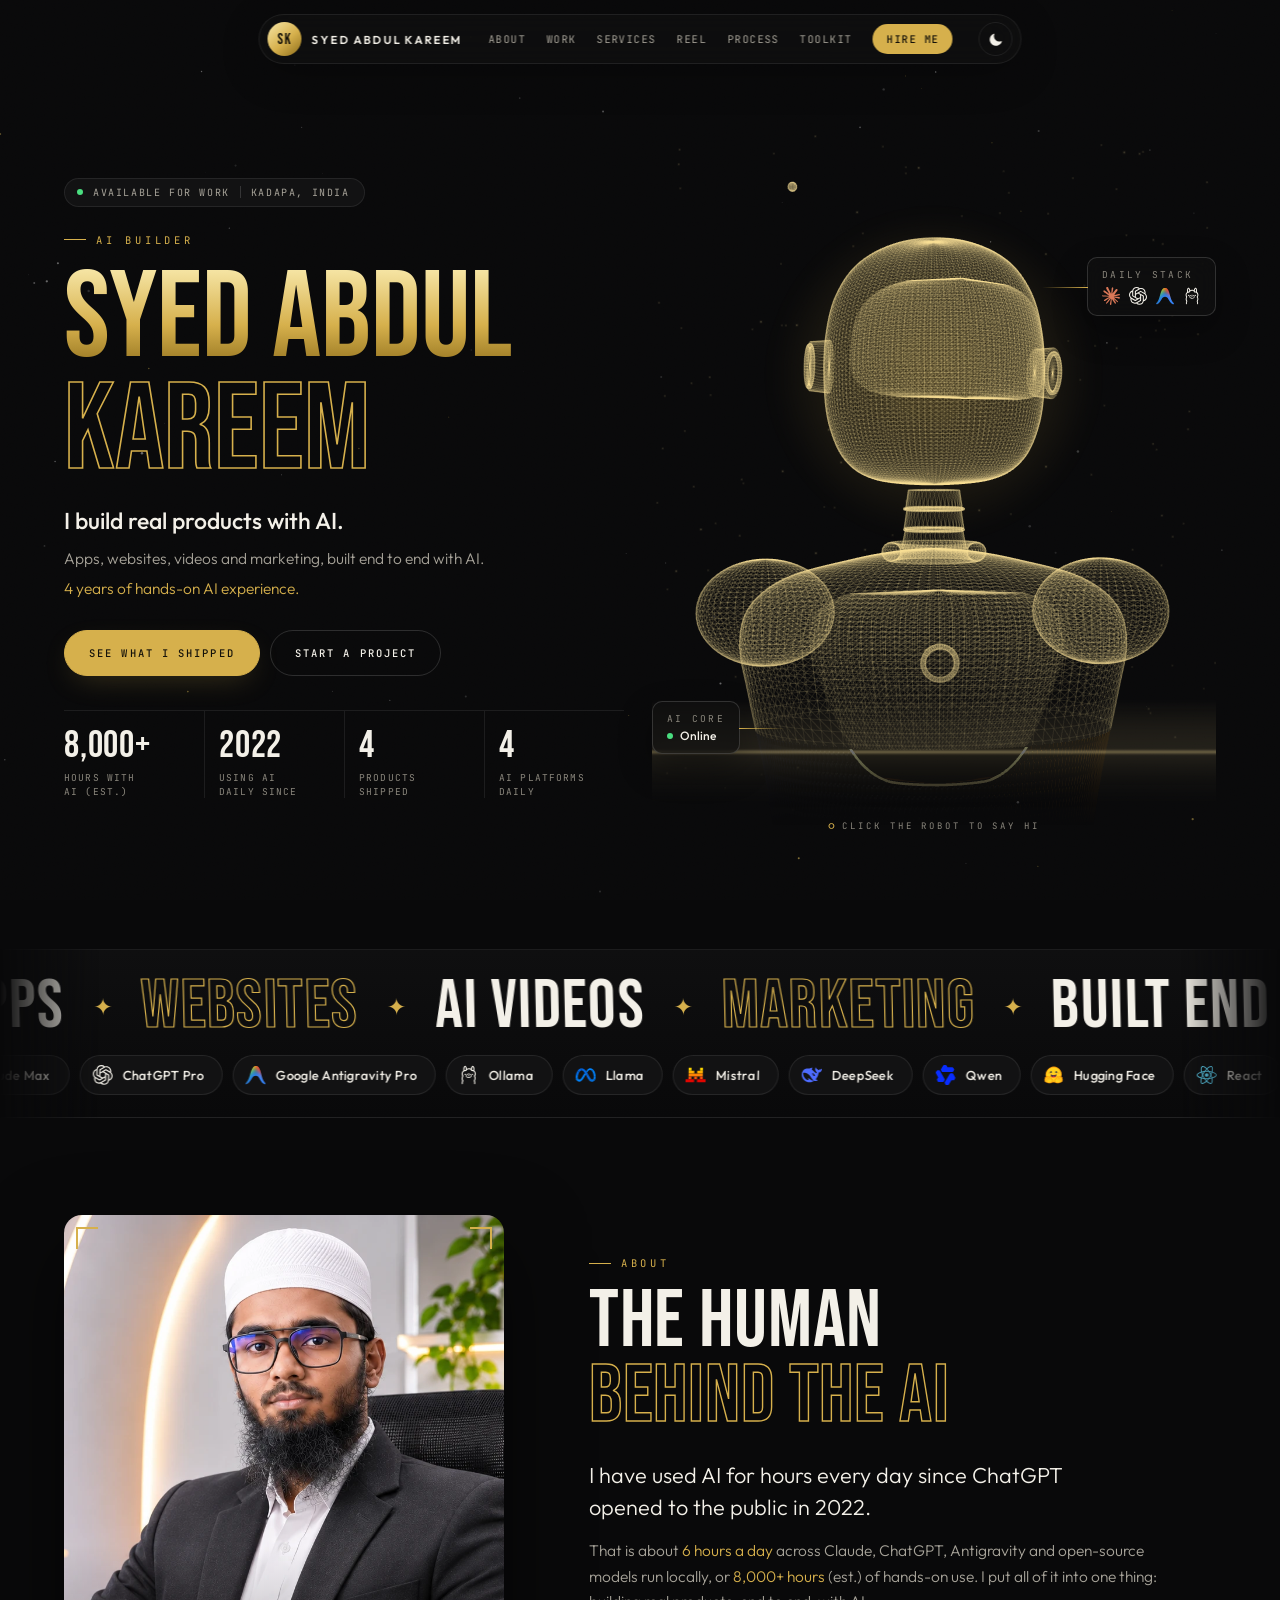
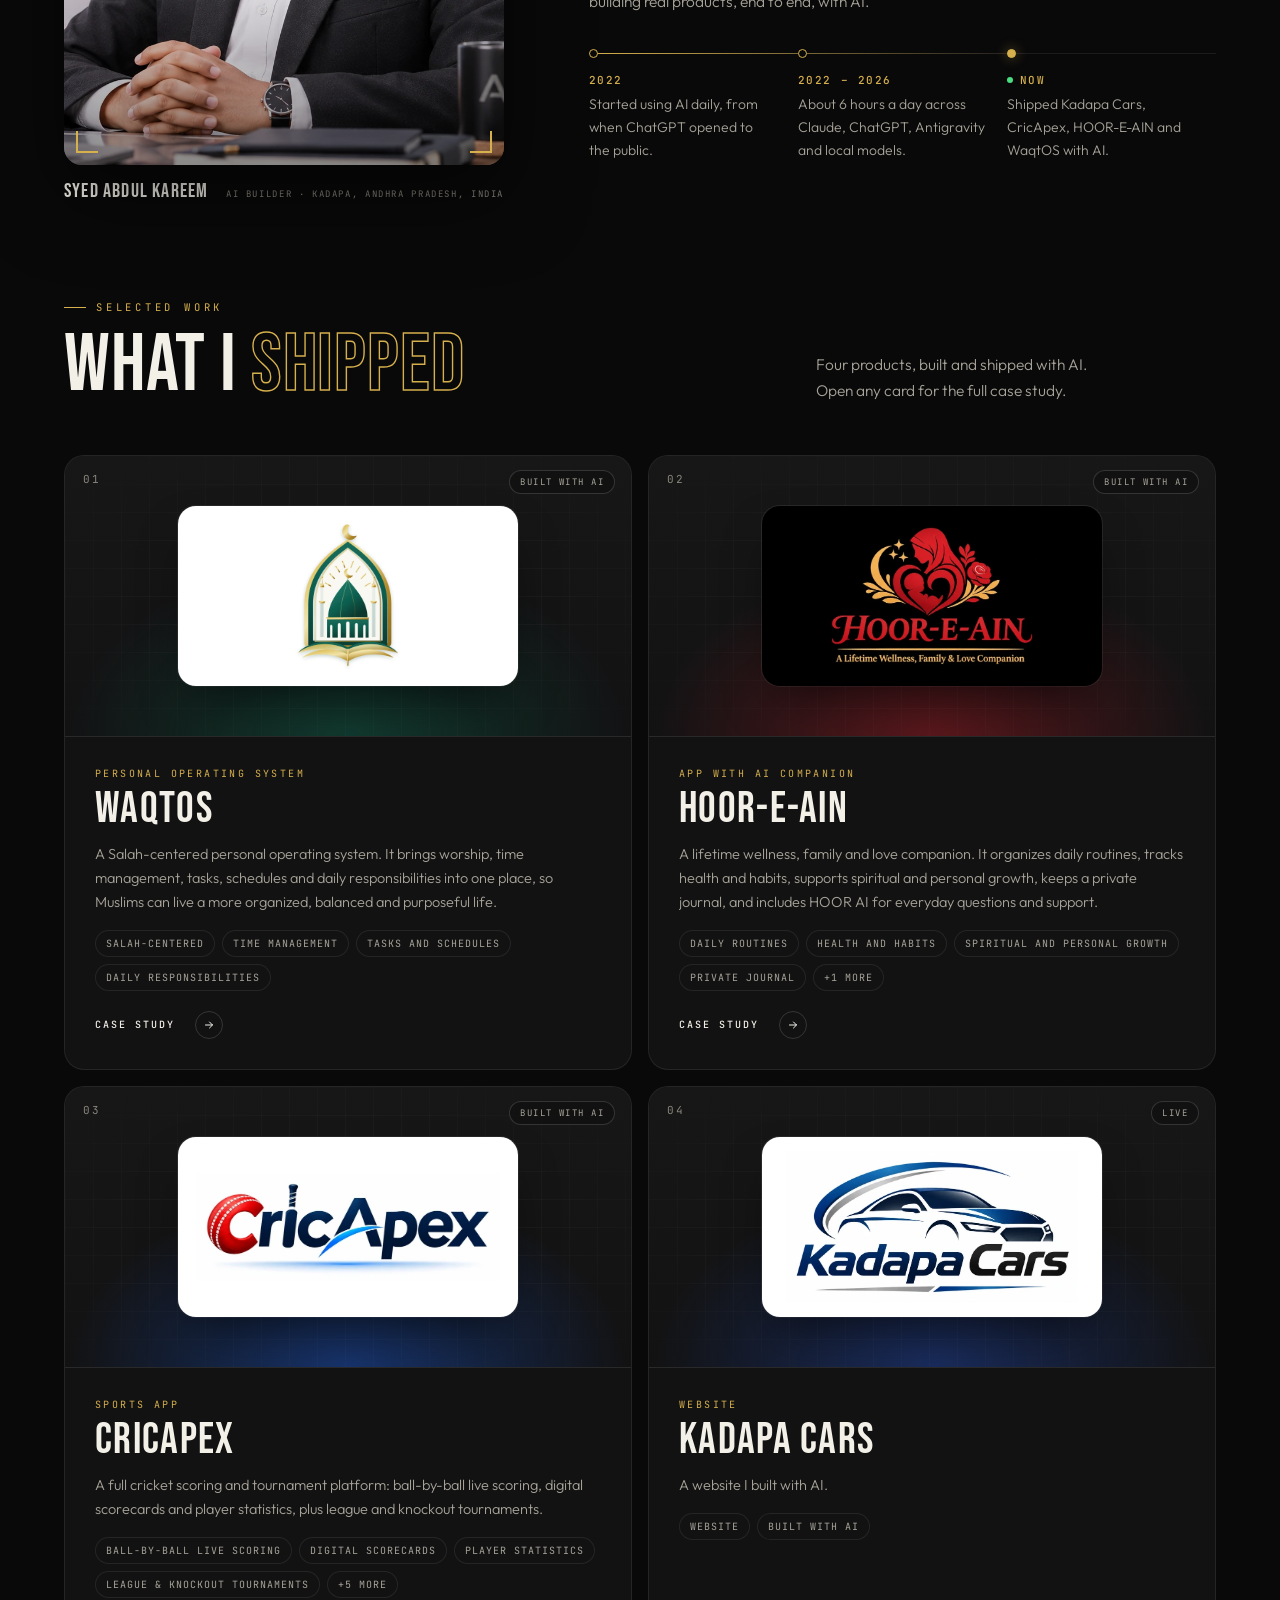
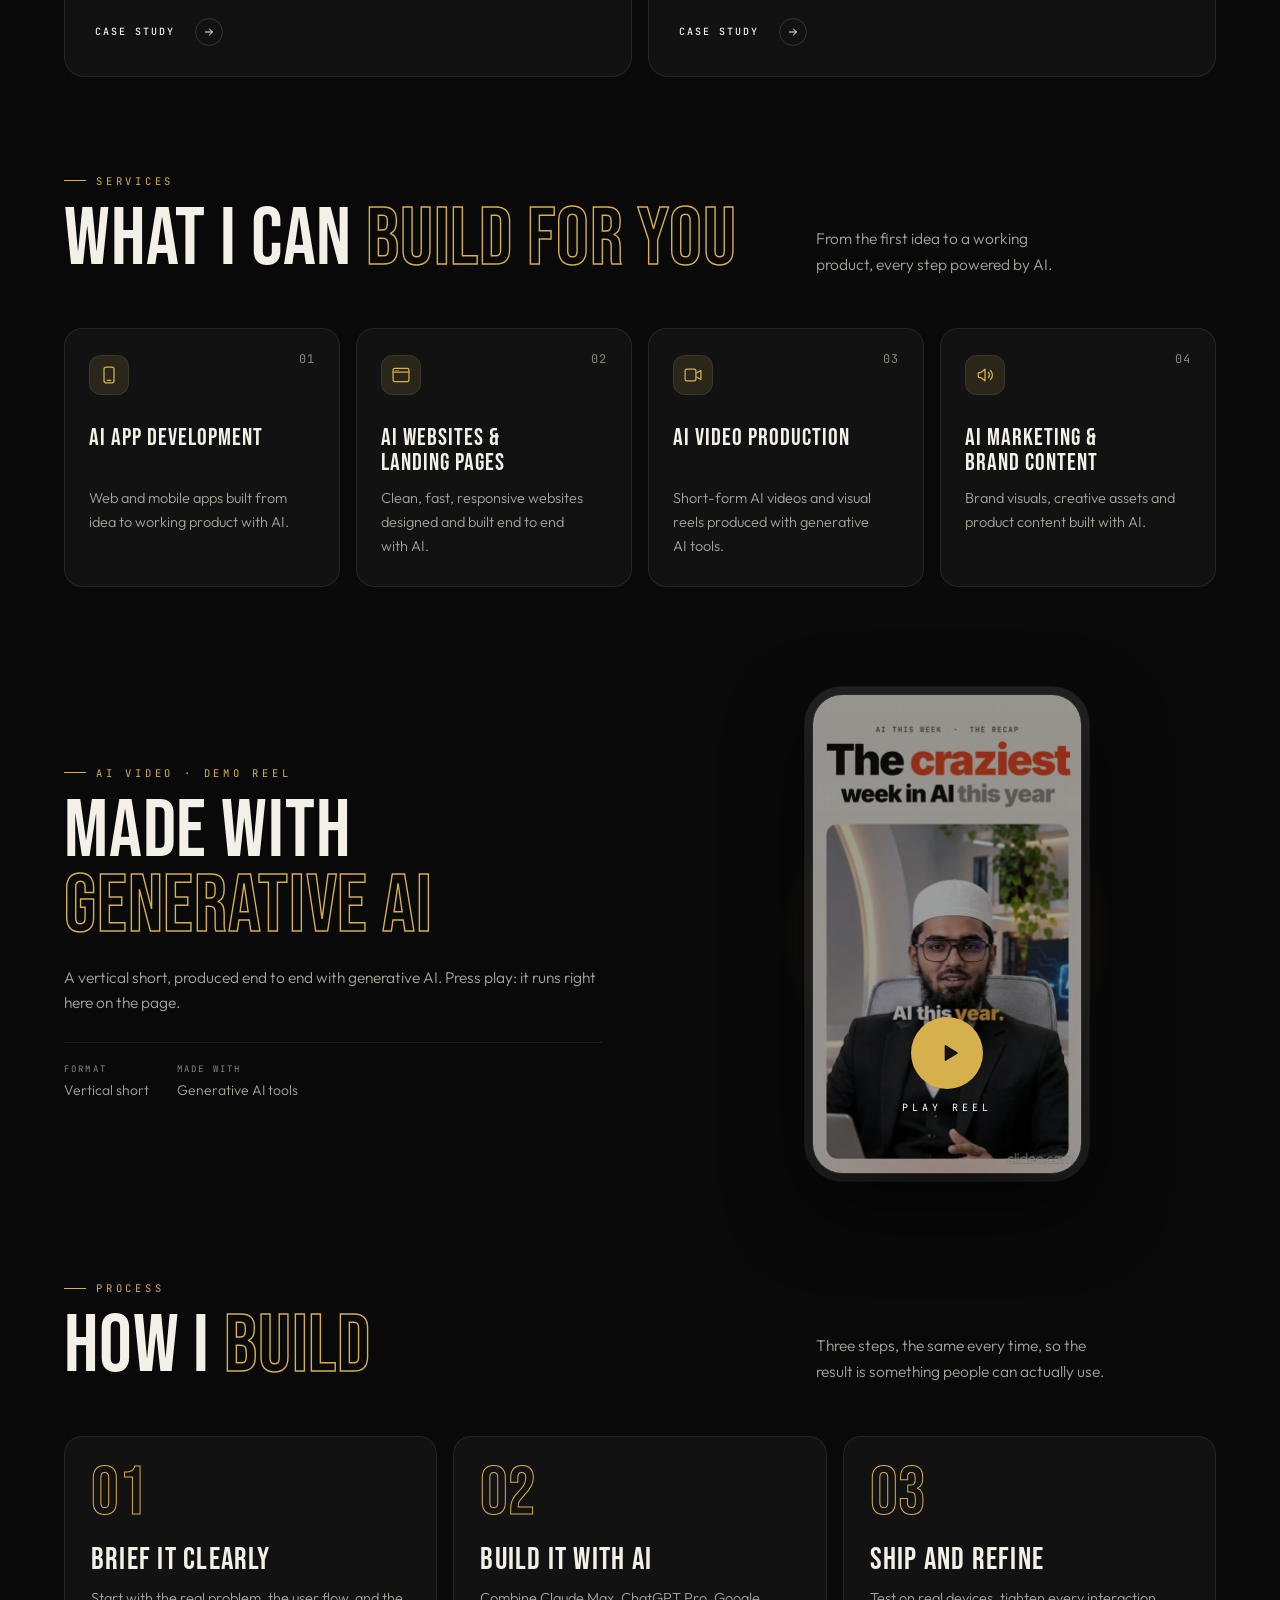
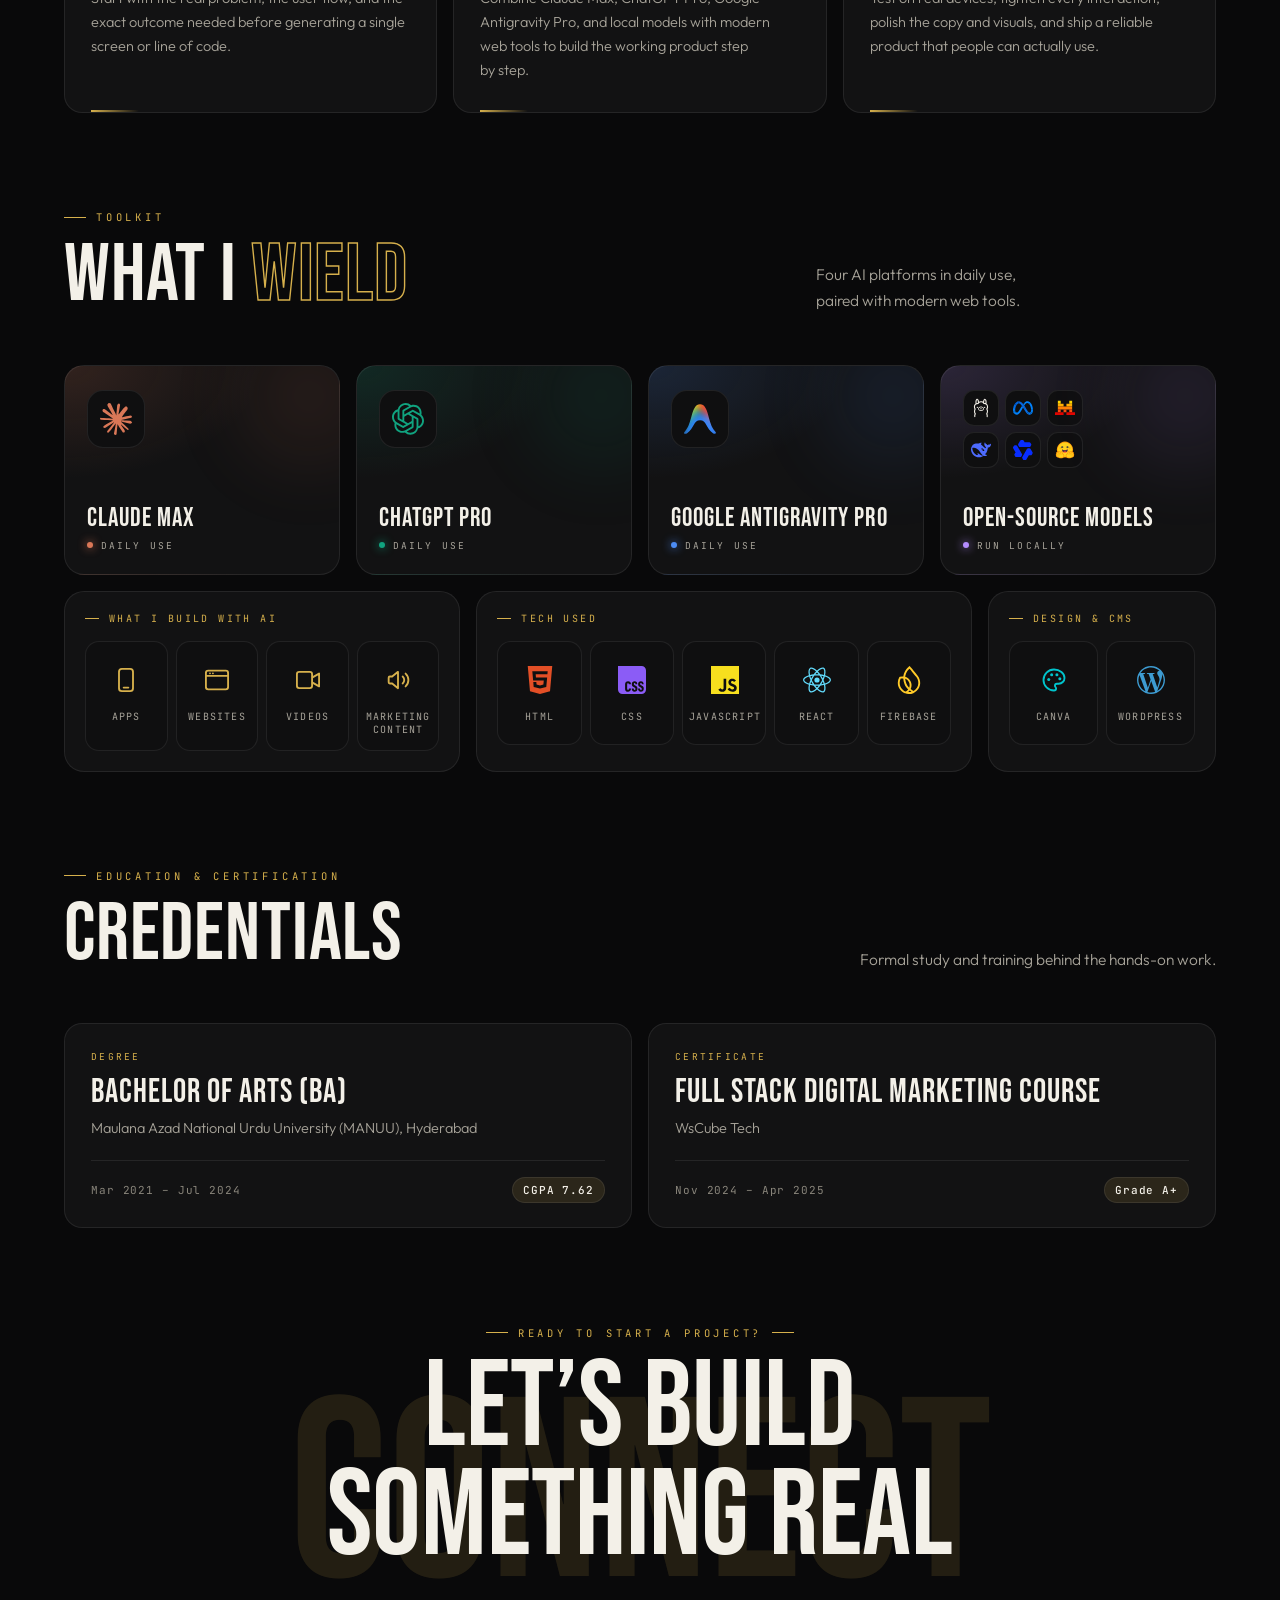
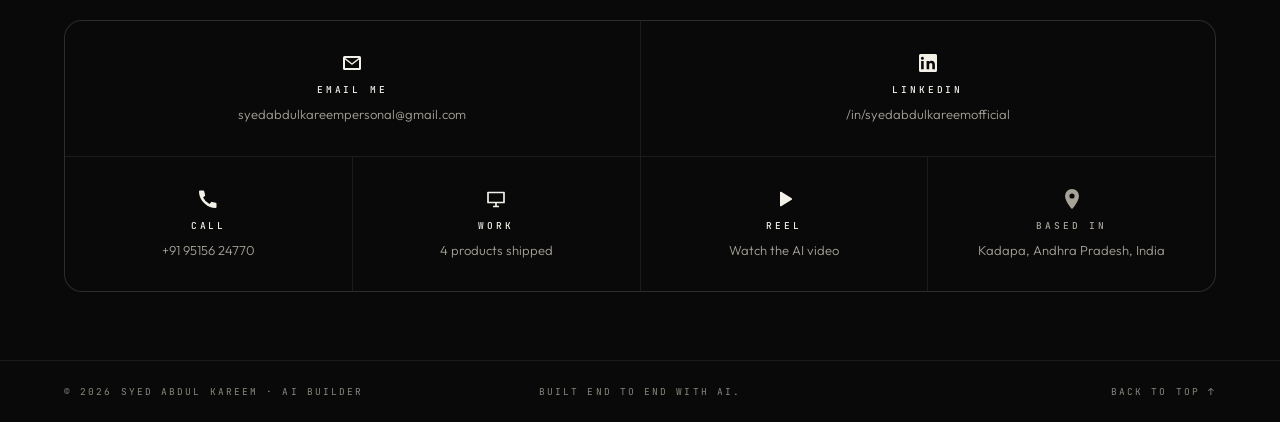
==== commit 8ed92bda: "Add self-hosted AI reel, Kadapa Cars live link, sunrise/nightfall theme switch - Reel plays the uplo" ====
--- a/index.html
+++ b/index.html
@@ -202,11 +202,9 @@
     </ul>
   </div>
   <div class="reel__stage reveal">
-    <div class="phone" id="reelPlayer" data-embed="https://www.youtube-nocookie.com/embed/nXBdBgQvUWE" data-id="nXBdBgQvUWE">
+    <div class="phone" id="reelPlayer" data-video="assets/video/reel.mp4" data-embed="https://www.youtube-nocookie.com/embed/nXBdBgQvUWE" data-id="nXBdBgQvUWE">
       <div class="phone__cover" aria-hidden="true">
-        <span class="phone__grid"></span>
-        <span class="phone__big">AI</span>
-        <span class="phone__small">Video reel</span>
+        <img class="phone__poster" src="assets/video/reel-poster.jpg" alt="" loading="lazy" width="540" height="960">
       </div>
       <button class="phone__play" type="button" id="reelPlay">
         <span><svg viewBox="0 0 24 24" width="26" height="26" aria-hidden="true"><path fill="currentColor" d="M8 5.5v13a.8.8 0 0 0 1.2.7l10.5-6.5a.8.8 0 0 0 0-1.4L9.2 4.8A.8.8 0 0 0 8 5.5Z"/></svg></span>
--- a/css/styles.css
+++ b/css/styles.css
@@ -575,3 +575,8 @@
   .js .reveal { opacity: 1; transform: none; }
   .fx { display: none; }
 }
+
+/* theme switch: circle reveal from the toggle (sunrise / nightfall) */
+::view-transition-old(root), ::view-transition-new(root) { animation: none; mix-blend-mode: normal; }
+::view-transition-new(root) { filter: drop-shadow(0 0 40px rgba(214, 176, 76, .55)); }
+.phone__poster { position: absolute; inset: 0; width: 100%; height: 100%; object-fit: cover; filter: brightness(.62); }
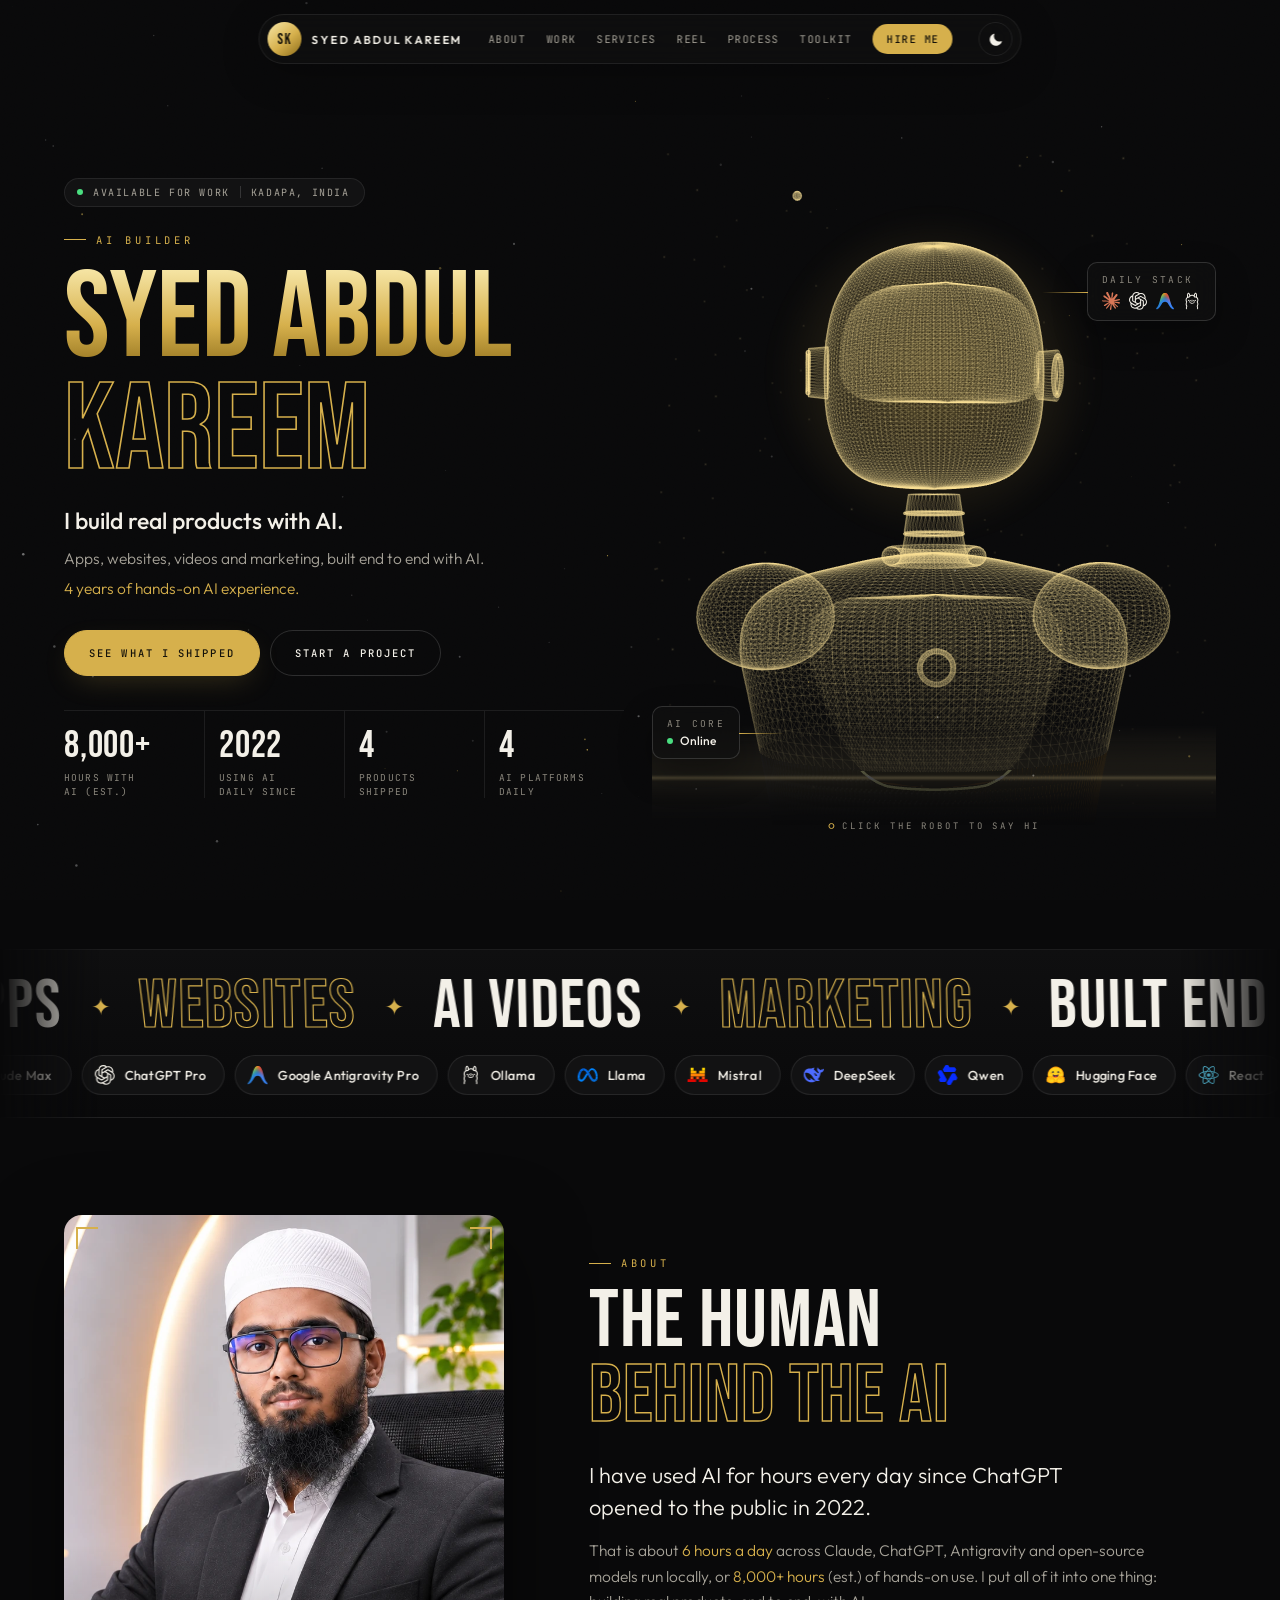
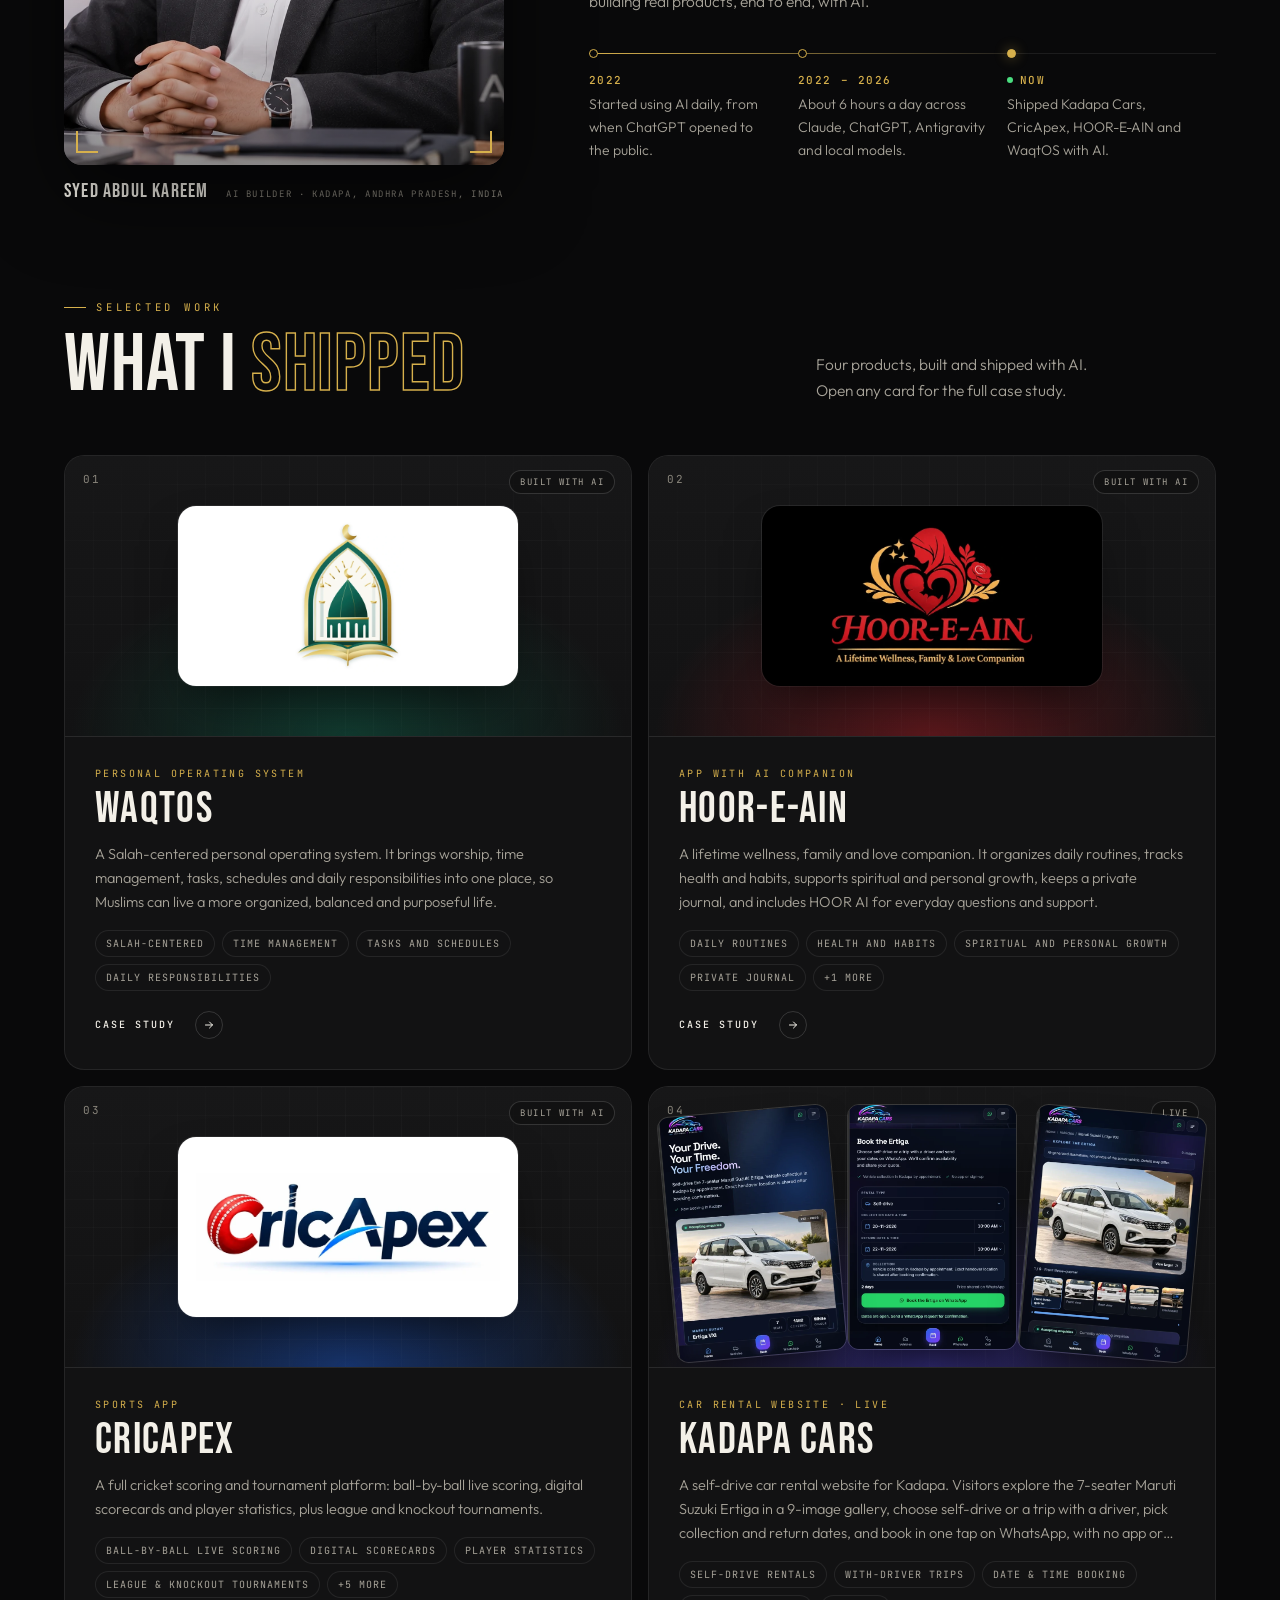
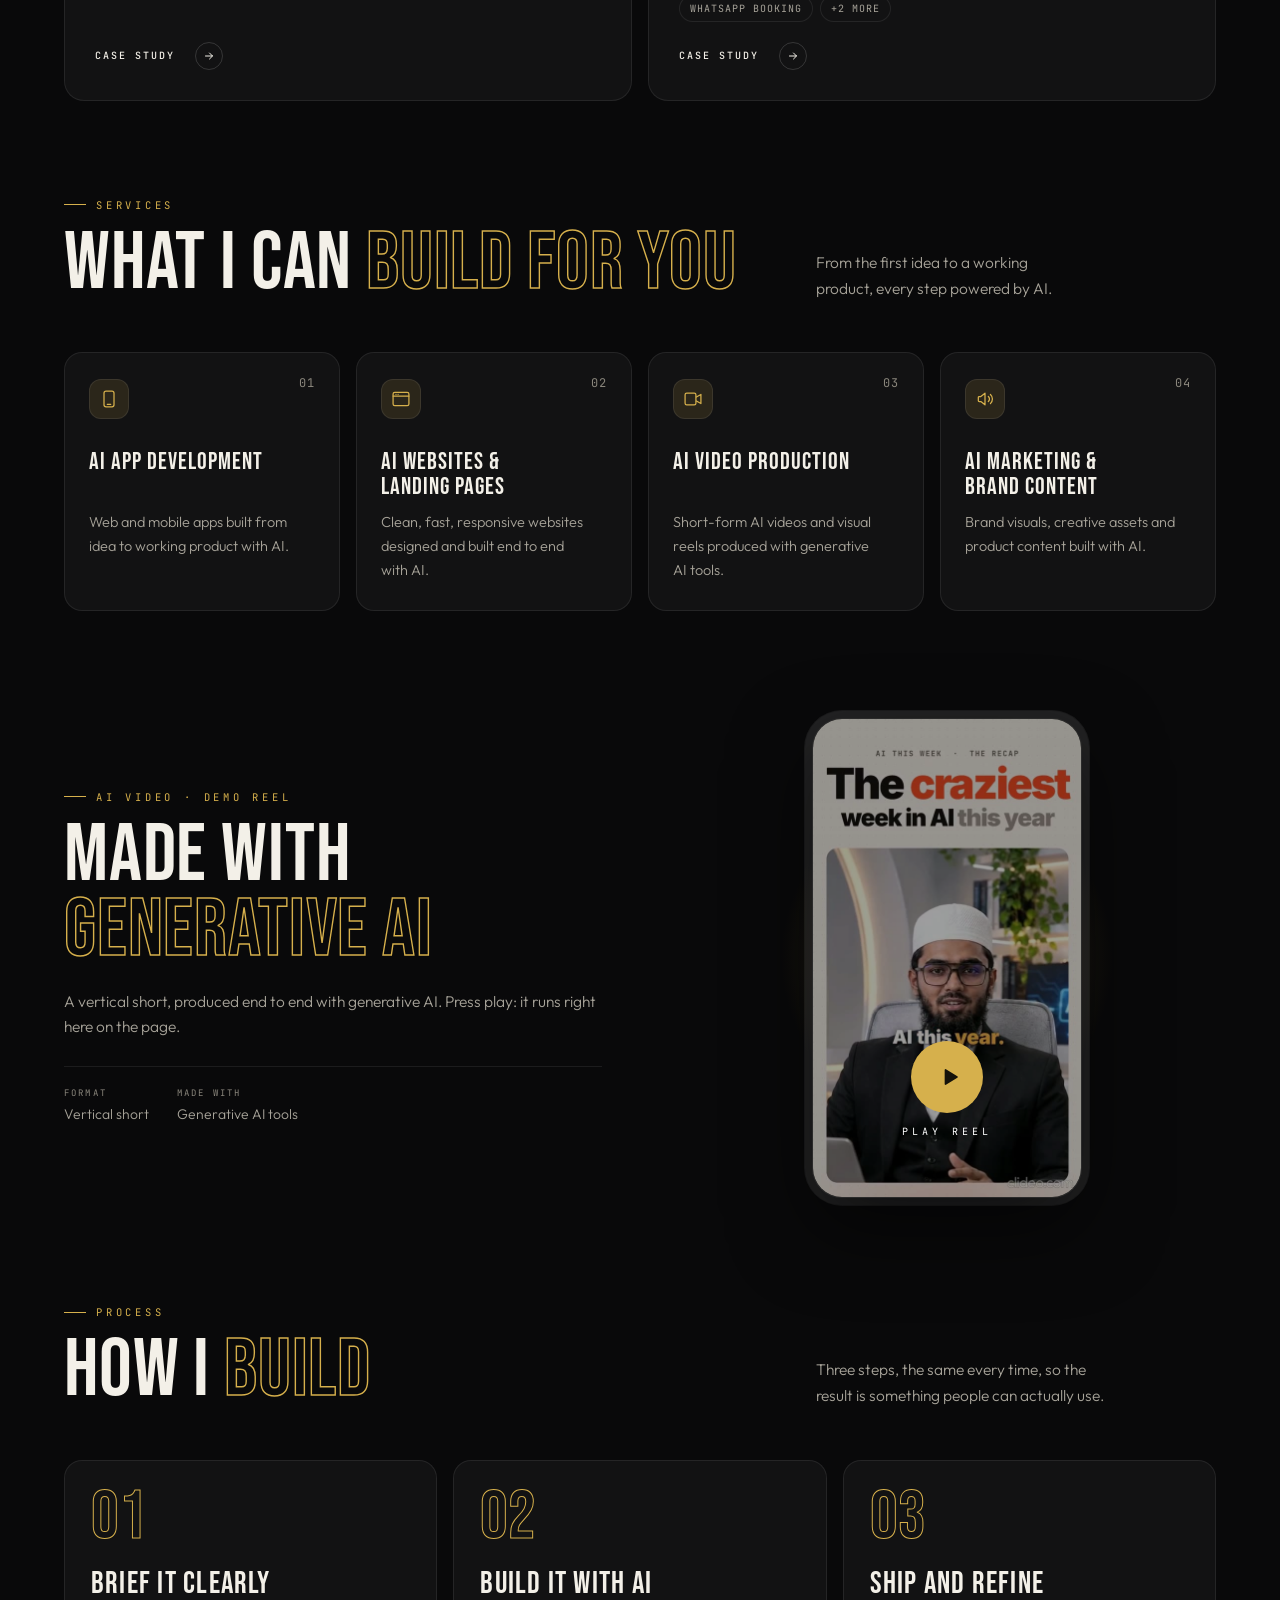
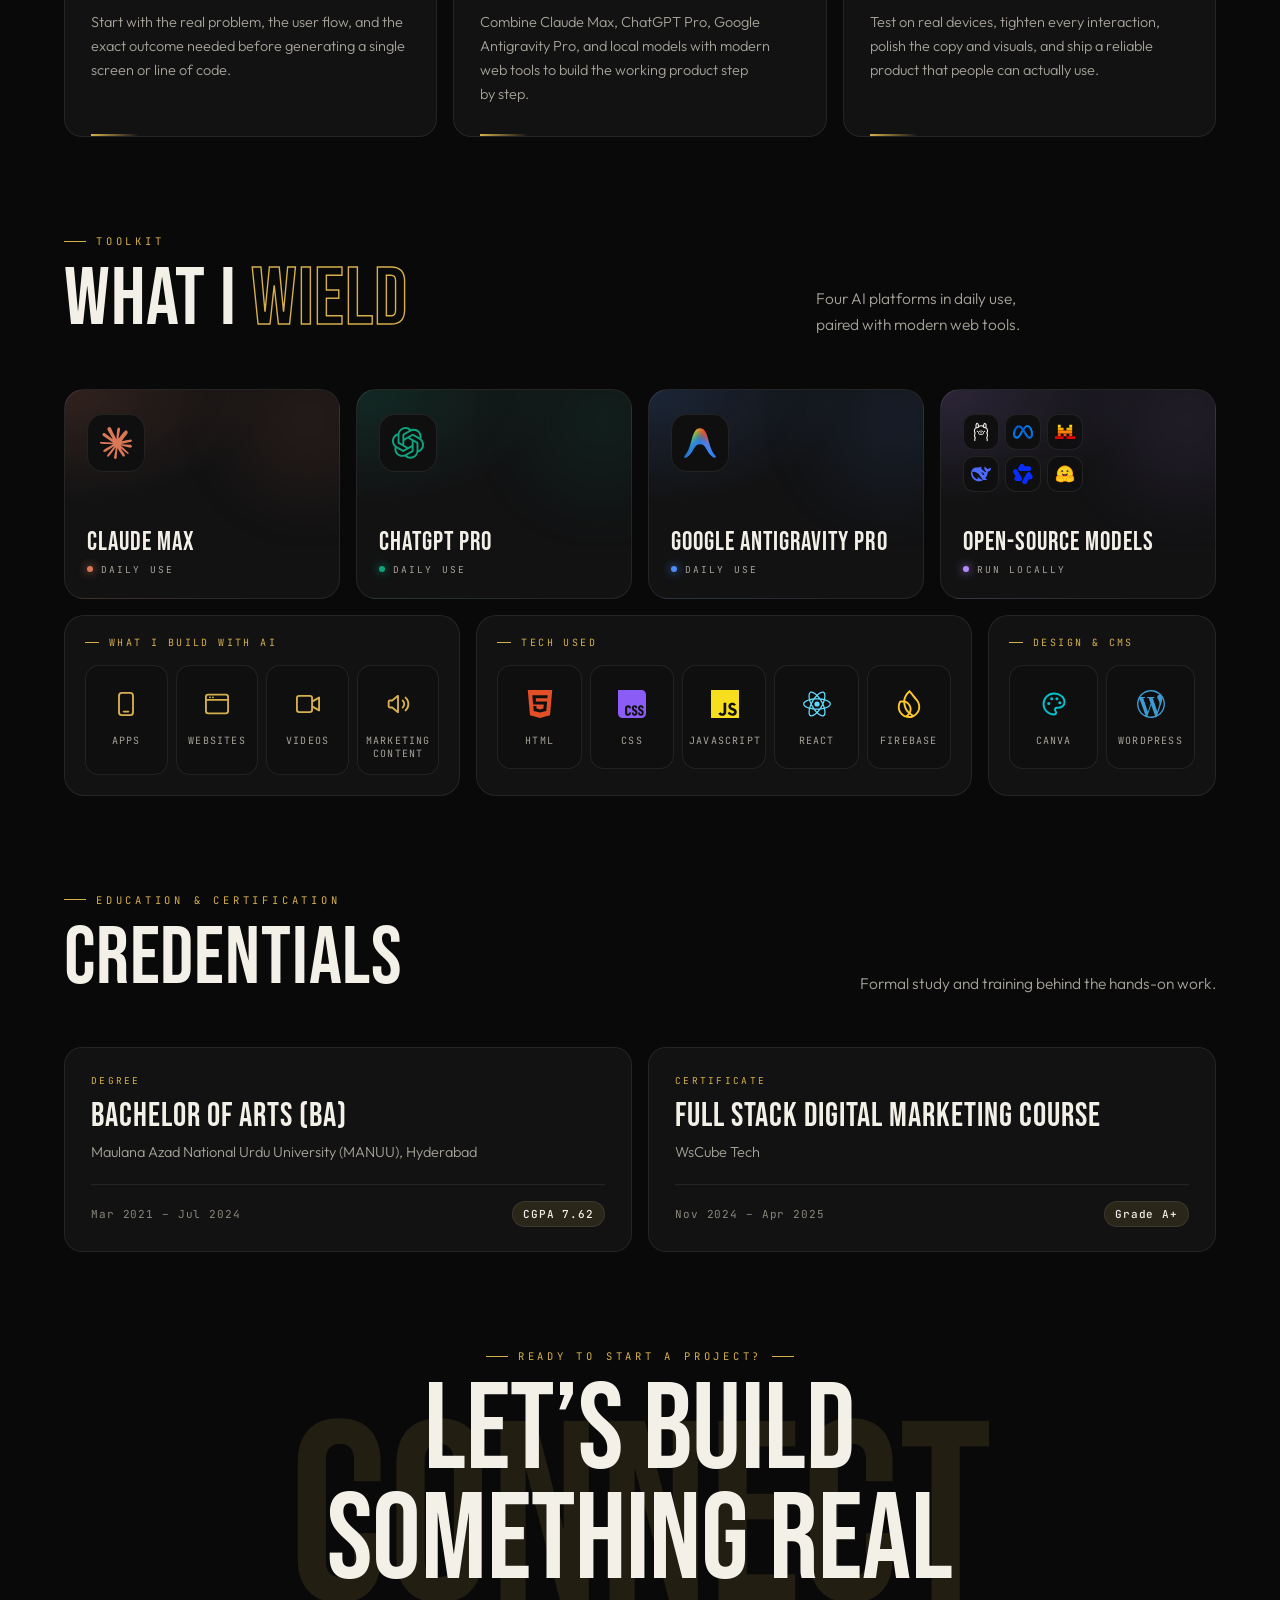
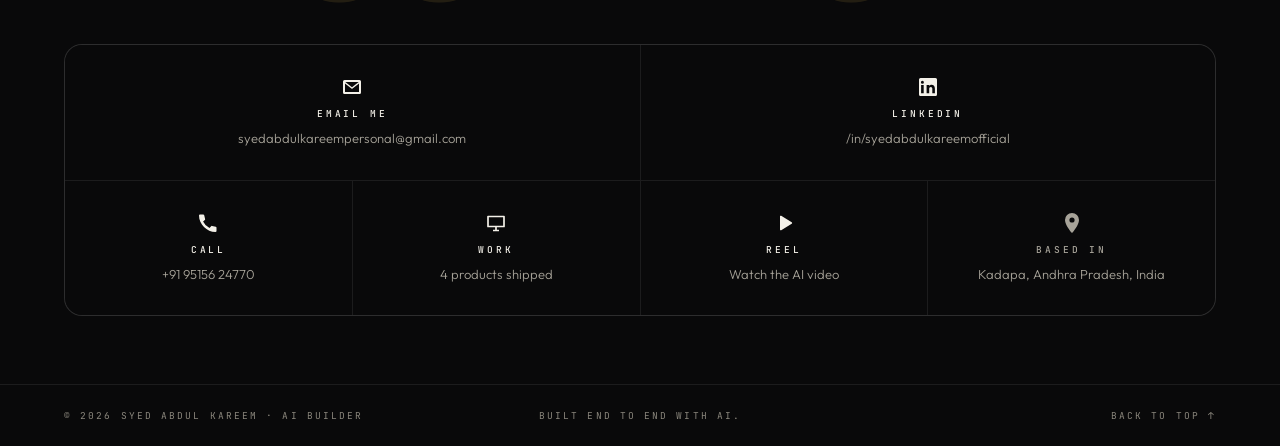
==== commit 83286e37: "Kadapa Cars: real description, features and phone screenshots; résumé updated Co-Authored-By: Claude" ====
--- a/index.html
+++ b/index.html
@@ -381,6 +381,7 @@
         <ul id="caseFeatures"></ul>
       </div>
     </div>
+    <div class="case__shots" id="caseShots"></div>
     <div class="case__nav">
       <button type="button" class="btn btn--sm" id="casePrev"><span>← Previous</span></button>
       <p id="caseCount" aria-live="polite"></p>
--- a/css/styles.css
+++ b/css/styles.css
@@ -580,3 +580,13 @@
 ::view-transition-old(root), ::view-transition-new(root) { animation: none; mix-blend-mode: normal; }
 ::view-transition-new(root) { filter: drop-shadow(0 0 40px rgba(214, 176, 76, .55)); }
 .phone__poster { position: absolute; inset: 0; width: 100%; height: 100%; object-fit: cover; filter: brightness(.62); }
+
+/* project screenshots (phone screens) */
+.proj__shots { position: relative; display: flex; align-items: center; justify-content: center; gap: 10px; height: 88%; }
+.proj__shots img { height: 100%; width: auto; border-radius: 12px; border: 1px solid var(--line-2); box-shadow: 0 18px 40px -16px rgba(0, 0, 0, .7); transition: transform .6s var(--ease); }
+.proj__shots img:nth-child(1) { transform: rotate(-5deg) translateY(6px); } .proj__shots img:nth-child(3) { transform: rotate(5deg) translateY(6px); }
+.proj:hover .proj__shots img { transform: none; }
+.case__shots { display: flex; gap: 12px; overflow-x: auto; margin-top: 24px; padding-bottom: 6px; }
+.case__shots:empty { display: none; }
+.case__shots img { height: 360px; width: auto; border-radius: 14px; border: 1px solid var(--line-2); flex: none; }
+@media (max-width: 560px) { .case__shots img { height: 300px; } .proj__shots img:nth-child(3) { display: none; } }
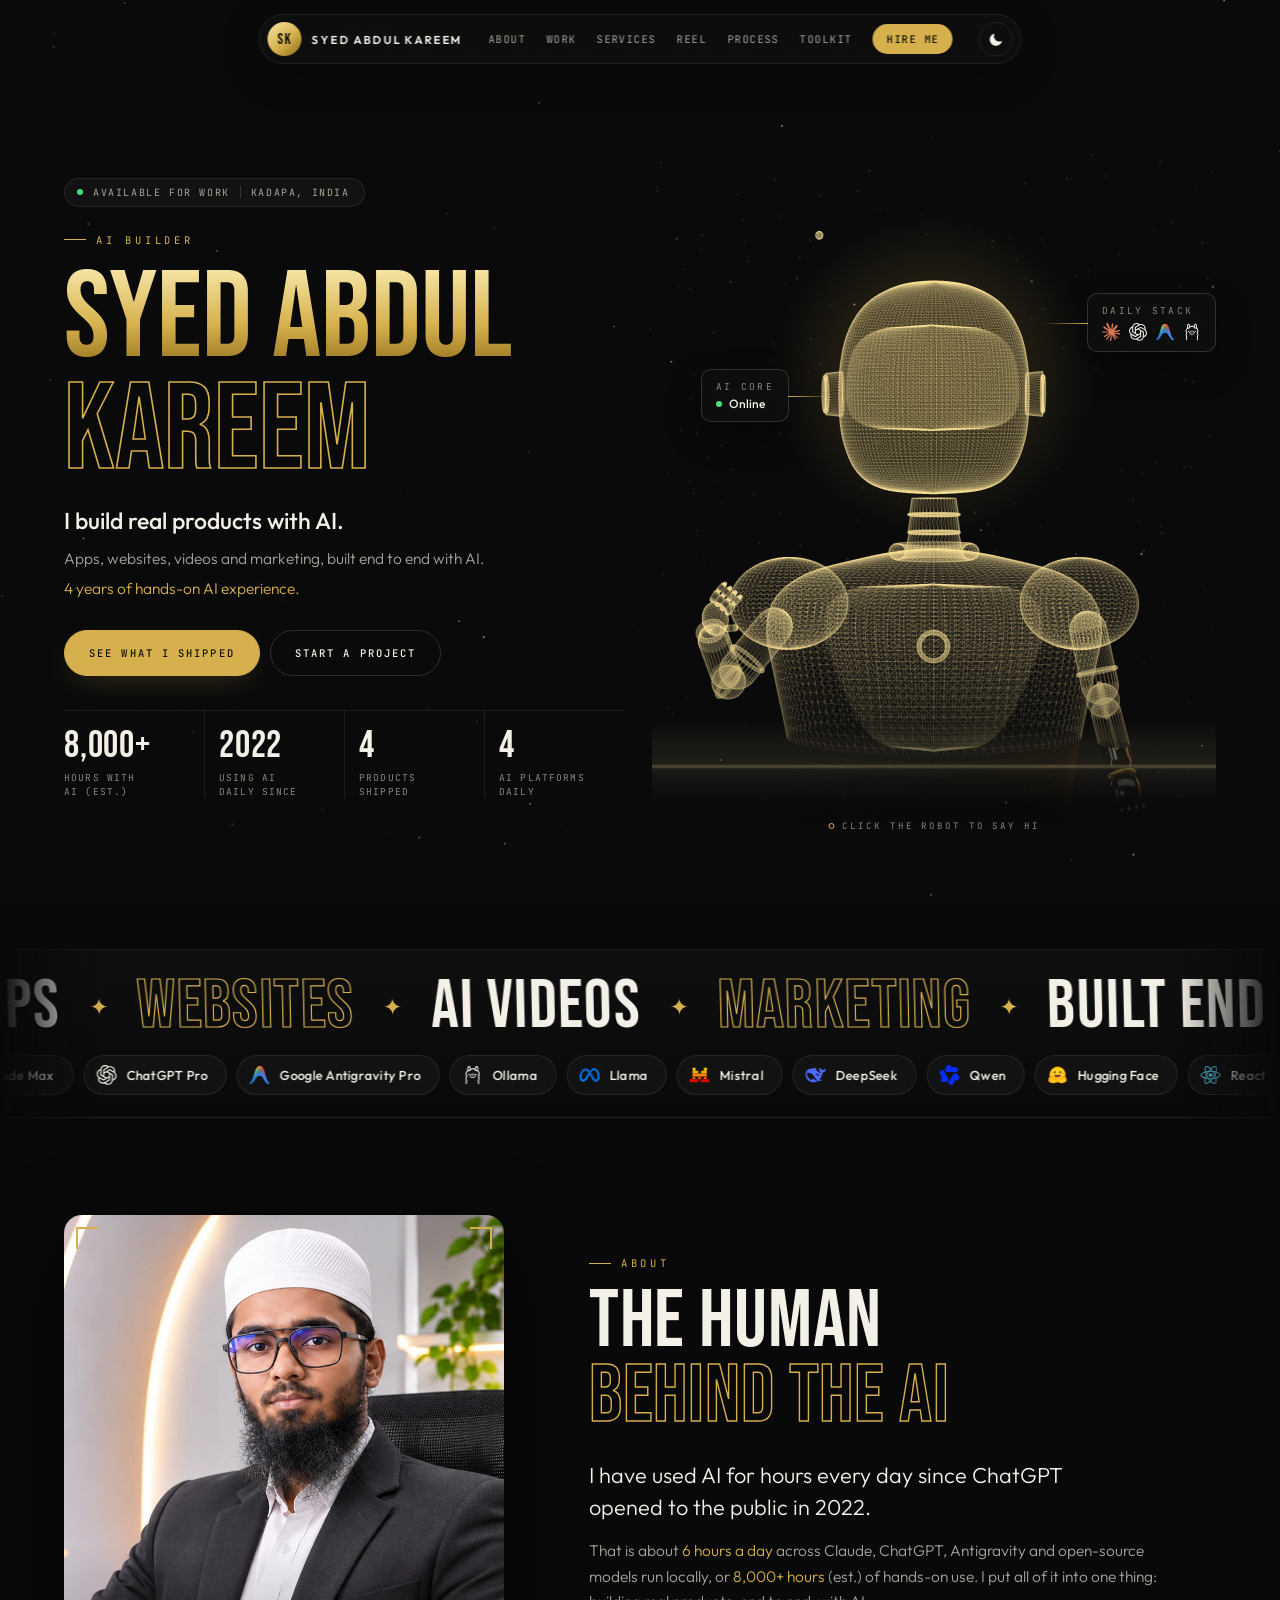
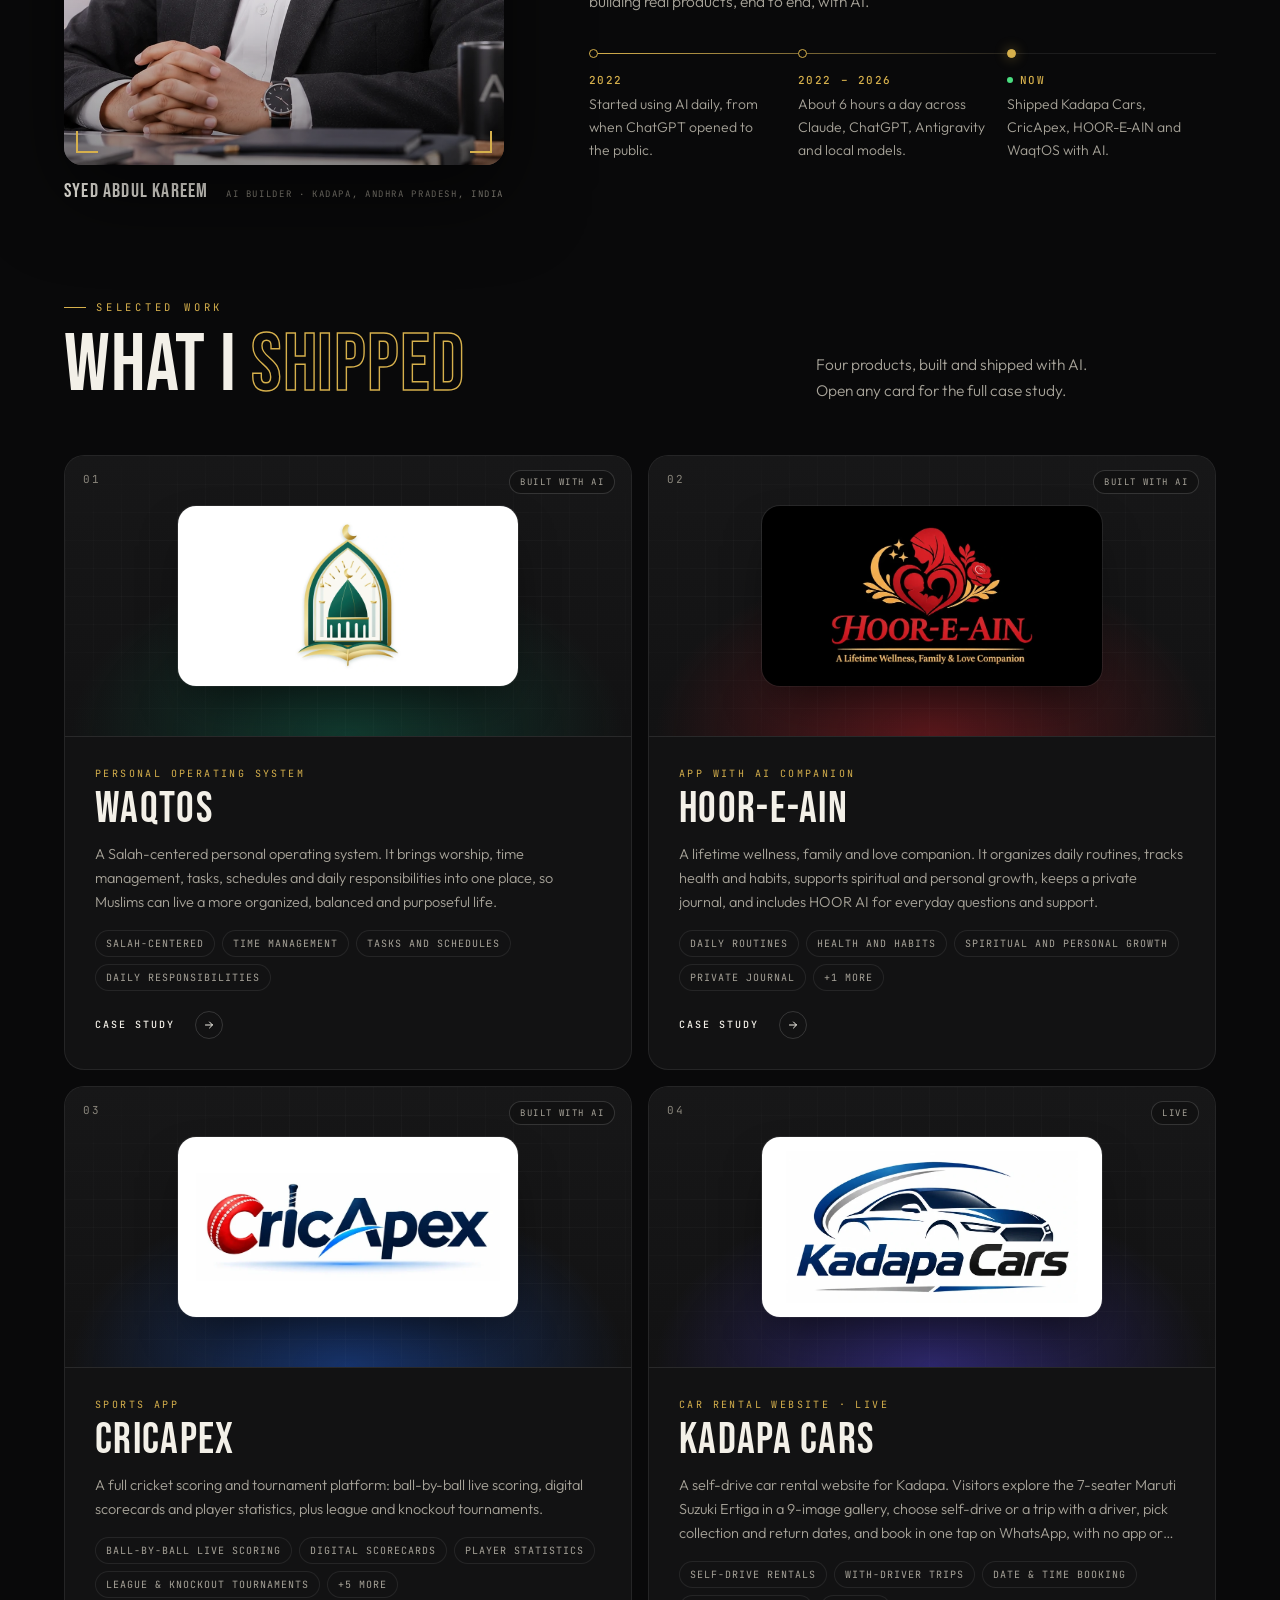
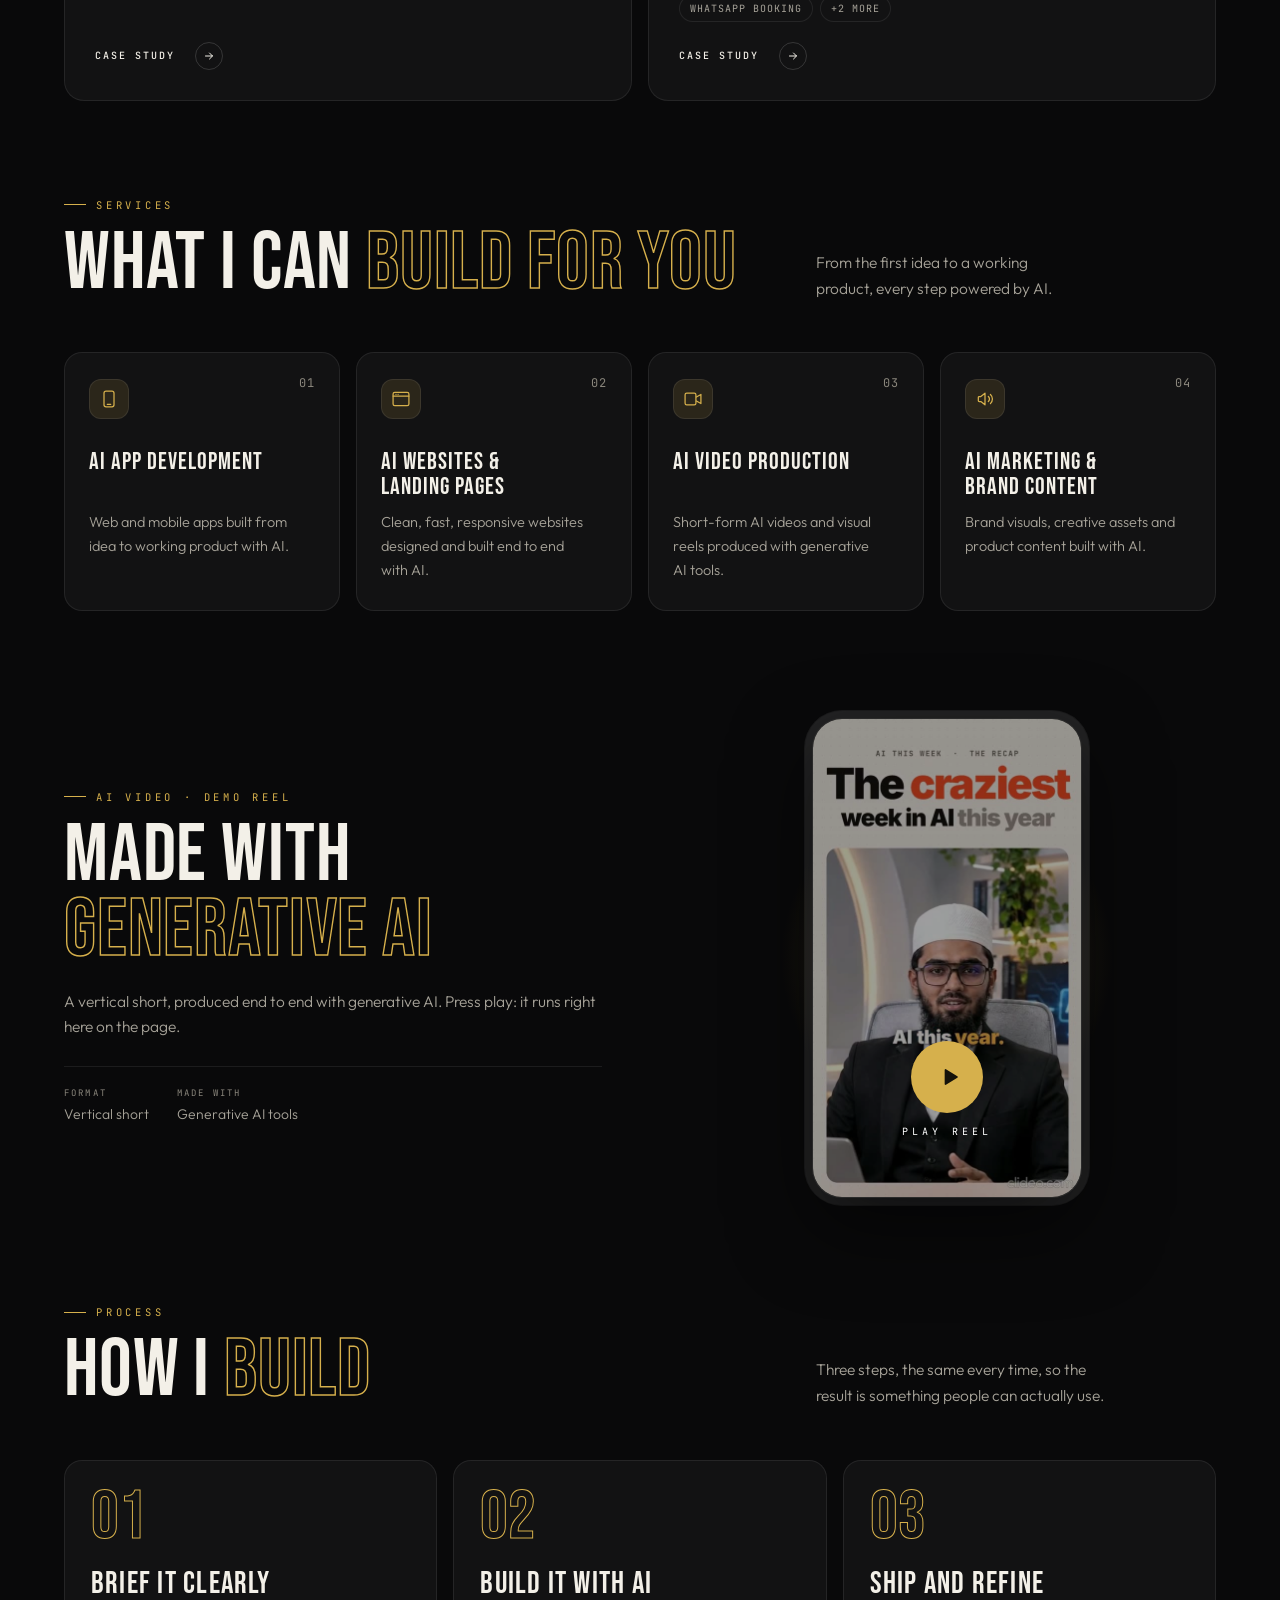
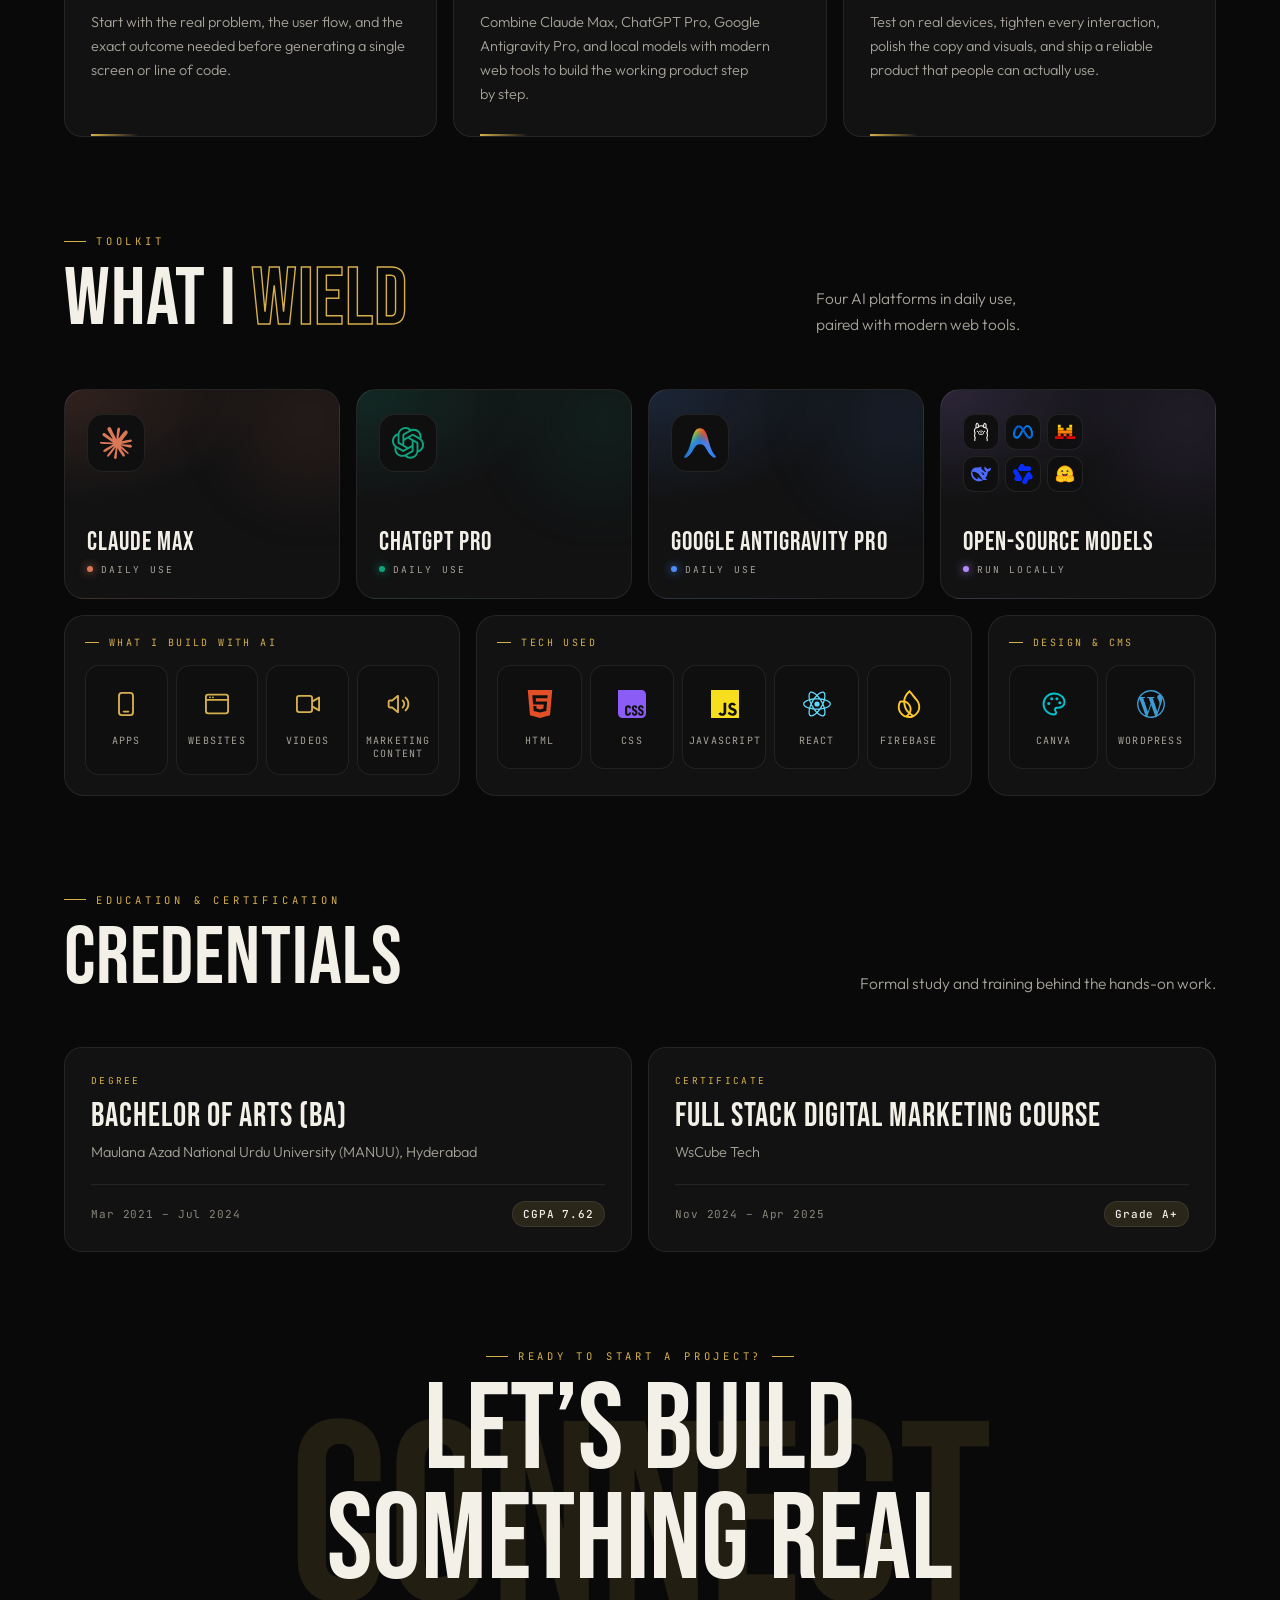
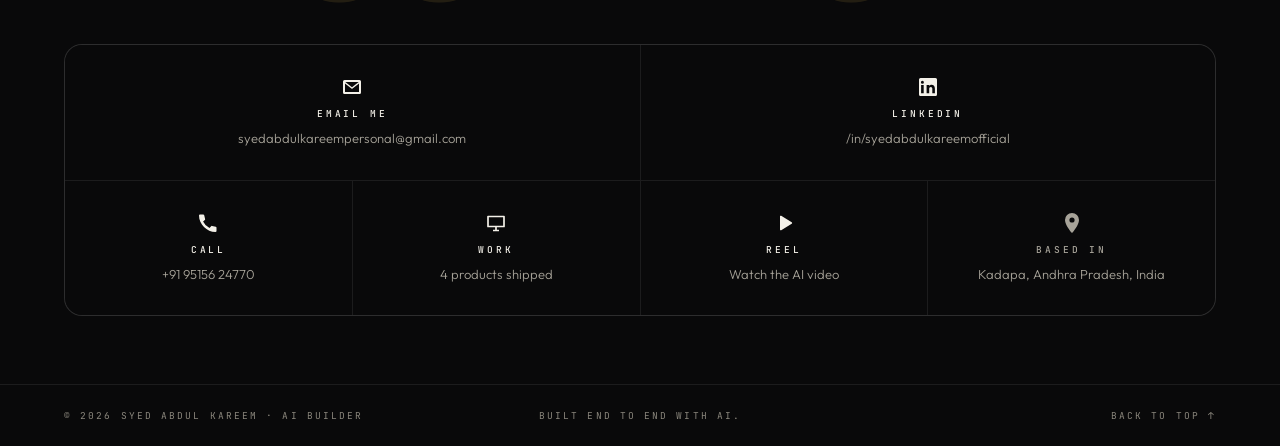
==== commit 83d67e94: "Robot: jointed arms and hands, think-build-ship hologram, wave, page-wide shockwave - Arms with shou" ====
--- a/index.html
+++ b/index.html
@@ -33,6 +33,7 @@
 </div>
 
 <canvas id="fx" class="fx" aria-hidden="true"></canvas>
+<canvas id="shock" class="shock" aria-hidden="true"></canvas>
 <div class="grain" aria-hidden="true"></div>
 <div class="progress" aria-hidden="true"><span id="progressBar"></span></div>
 
--- a/css/styles.css
+++ b/css/styles.css
@@ -581,12 +581,18 @@
 ::view-transition-new(root) { filter: drop-shadow(0 0 40px rgba(214, 176, 76, .55)); }
 .phone__poster { position: absolute; inset: 0; width: 100%; height: 100%; object-fit: cover; filter: brightness(.62); }
 
-/* project screenshots (phone screens) */
-.proj__shots { position: relative; display: flex; align-items: center; justify-content: center; gap: 10px; height: 88%; }
-.proj__shots img { height: 100%; width: auto; border-radius: 12px; border: 1px solid var(--line-2); box-shadow: 0 18px 40px -16px rgba(0, 0, 0, .7); transition: transform .6s var(--ease); }
-.proj__shots img:nth-child(1) { transform: rotate(-5deg) translateY(6px); } .proj__shots img:nth-child(3) { transform: rotate(5deg) translateY(6px); }
-.proj:hover .proj__shots img { transform: none; }
-.case__shots { display: flex; gap: 12px; overflow-x: auto; margin-top: 24px; padding-bottom: 6px; }
+/* case study screenshots: rounded phone screens that float */
+.case__shots { display: flex; justify-content: center; gap: clamp(14px, 3vw, 28px); margin-top: 28px; padding: 18px 4px 26px; overflow-x: auto; perspective: 1200px; }
 .case__shots:empty { display: none; }
-.case__shots img { height: 360px; width: auto; border-radius: 14px; border: 1px solid var(--line-2); flex: none; }
-@media (max-width: 560px) { .case__shots img { height: 300px; } .proj__shots img:nth-child(3) { display: none; } }
+.case__shots figure { flex: none; margin: 0; border-radius: 26px; padding: 6px; background: linear-gradient(160deg, rgba(255,255,255,.14), rgba(255,255,255,.02)); box-shadow: 0 30px 60px -24px rgba(0,0,0,.75), 0 0 0 1px var(--line-2), 0 0 40px -10px var(--glow);
+  opacity: 0; animation: shot-in .9s var(--ease) calc(.15s + var(--k) * .12s) forwards, shot-float 6s ease-in-out calc(1.1s + var(--k) * .7s) infinite; transition: transform .5s var(--ease); }
+.case__shots figure:nth-child(2) { margin-top: 26px; }
+.case__shots img { display: block; height: 340px; width: auto; border-radius: 20px; }
+.case__shots figure:hover { animation-play-state: paused; transform: translateY(-10px) scale(1.04) !important; }
+@keyframes shot-in { from { opacity: 0; transform: translateY(40px) rotateX(18deg) scale(.92); } to { opacity: 1; transform: none; } }
+@keyframes shot-float { 0%, 100% { opacity: 1; transform: translateY(0) rotate(0); } 50% { opacity: 1; transform: translateY(-12px) rotate(calc((var(--k) - 1) * 1.2deg)); } }
+@media (max-width: 560px) { .case__shots { justify-content: flex-start; } .case__shots img { height: 300px; } .case__shots figure:nth-child(2) { margin-top: 0; } }
+
+/* page-wide shockwave overlay (drawn only while a wave runs) */
+.shock { position: fixed; inset: 0; width: 100%; height: 100%; z-index: 95; pointer-events: none; }
+.robot__hud--a { transition-property: opacity, transform; }
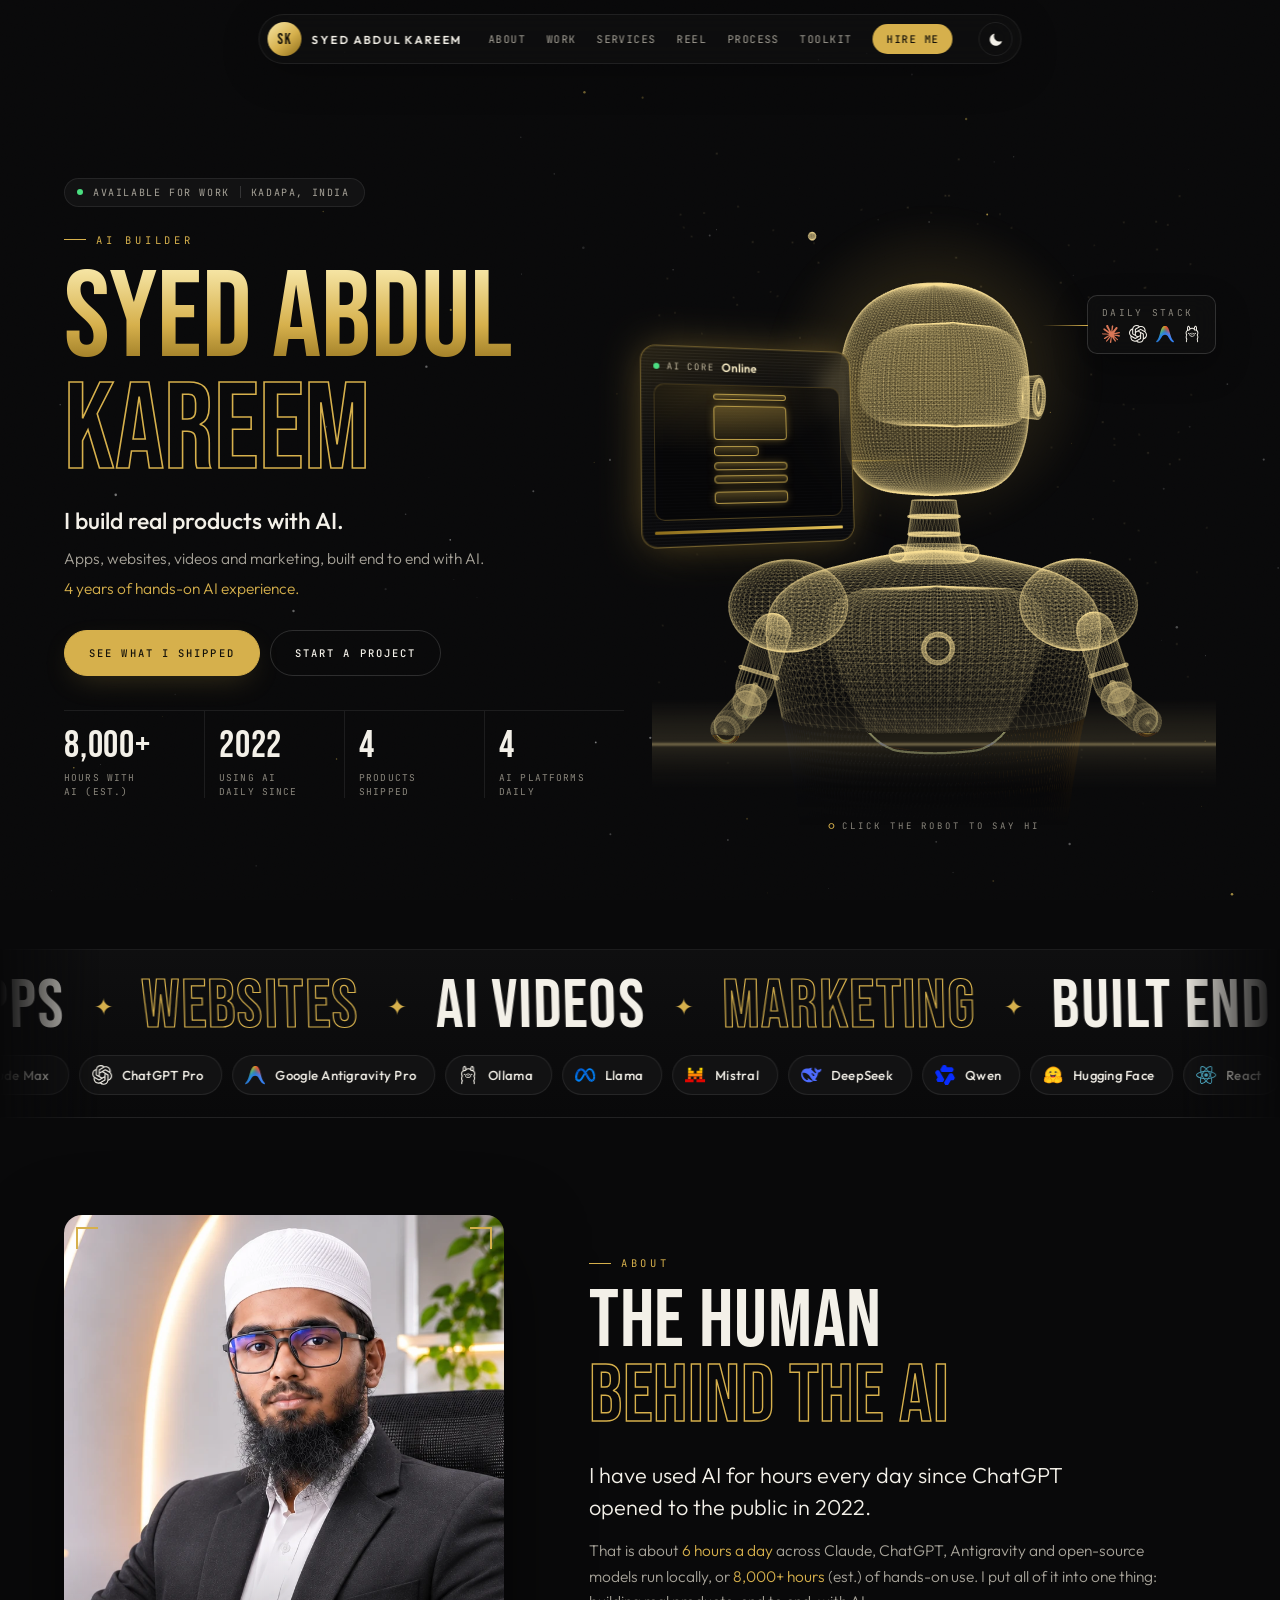
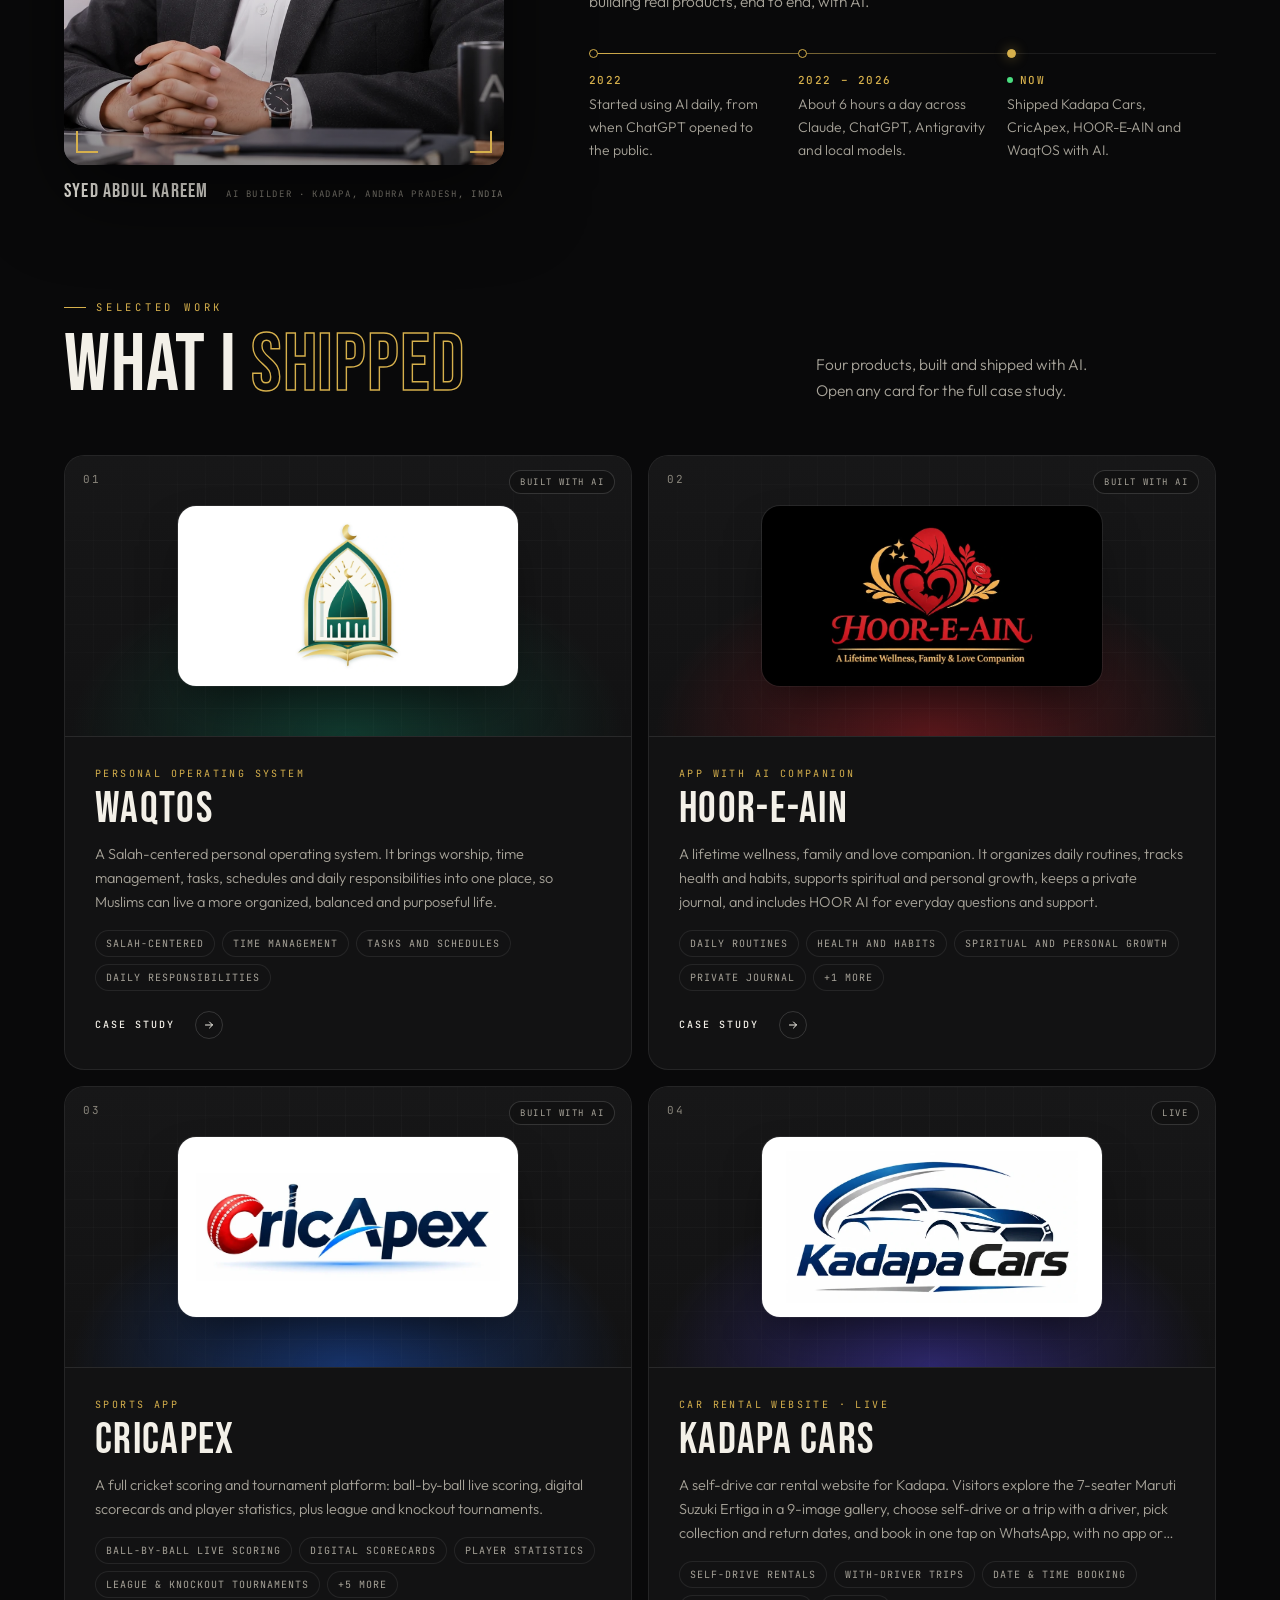
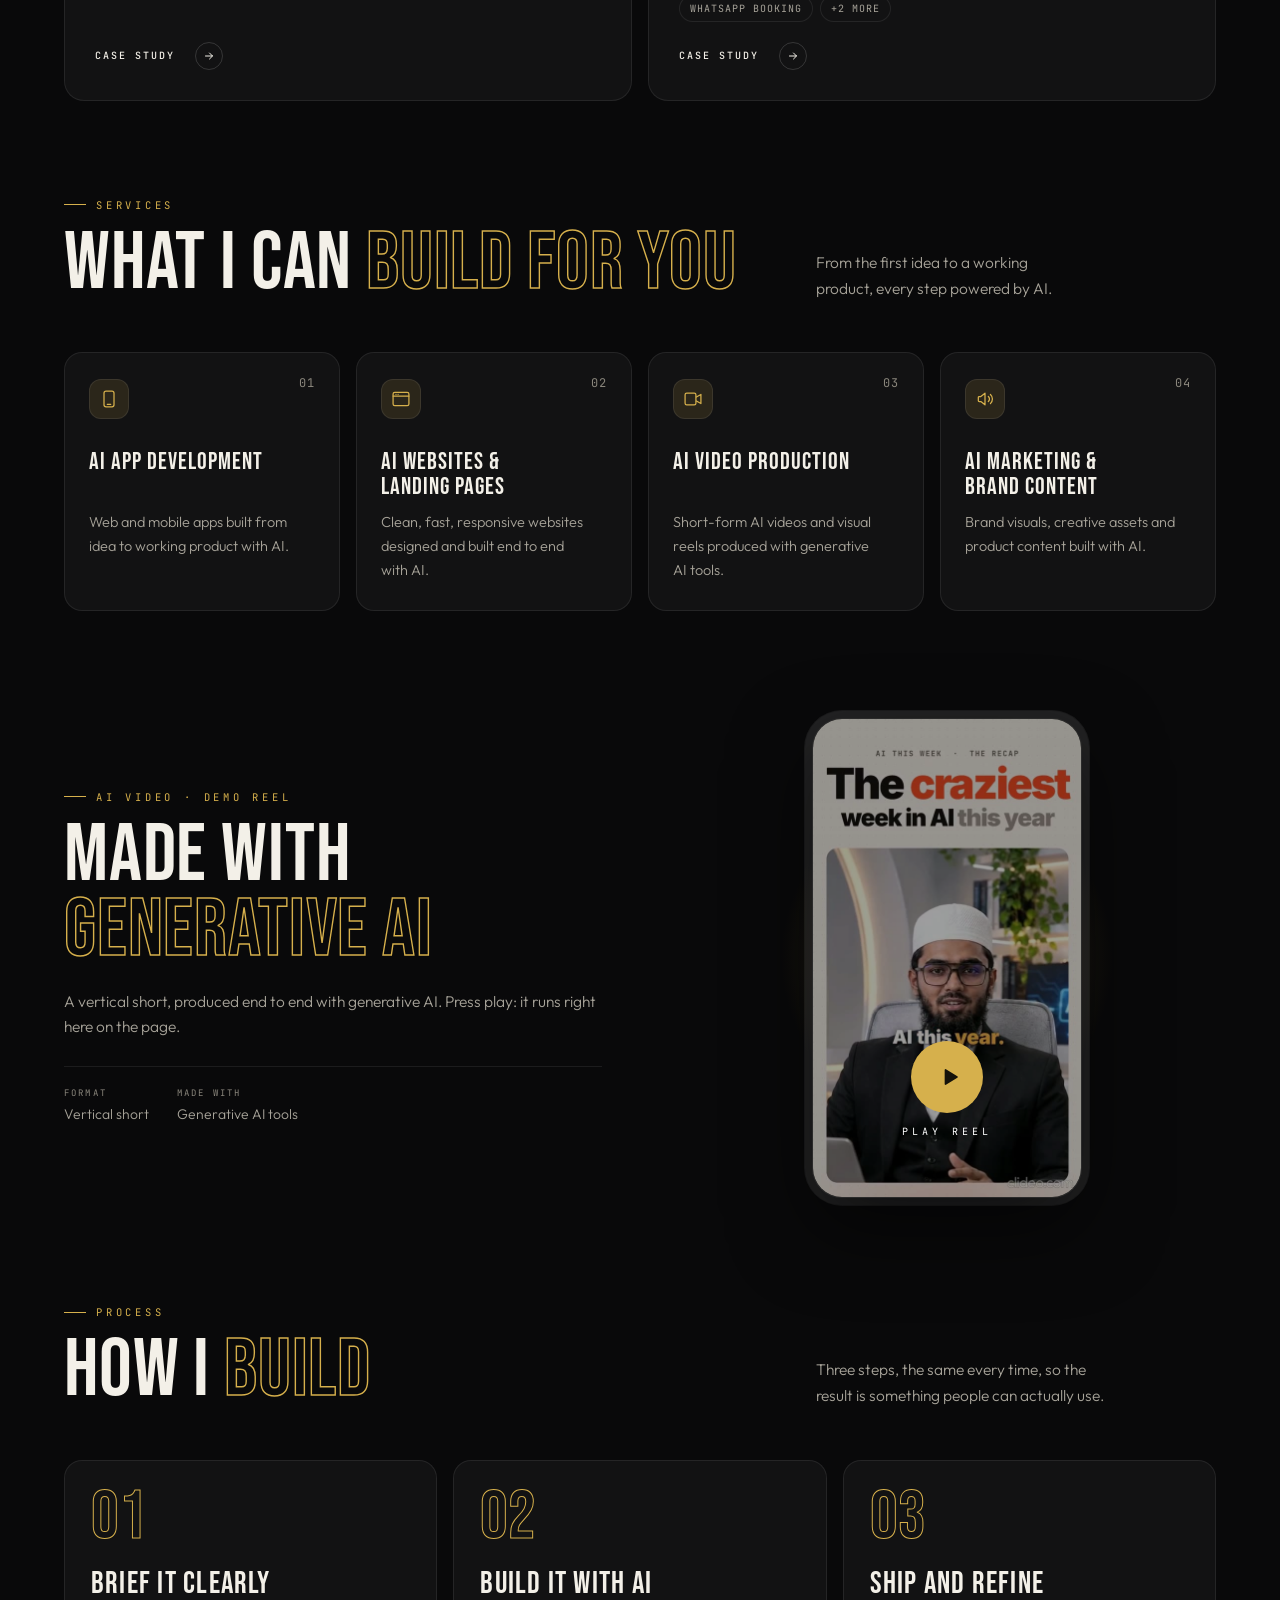
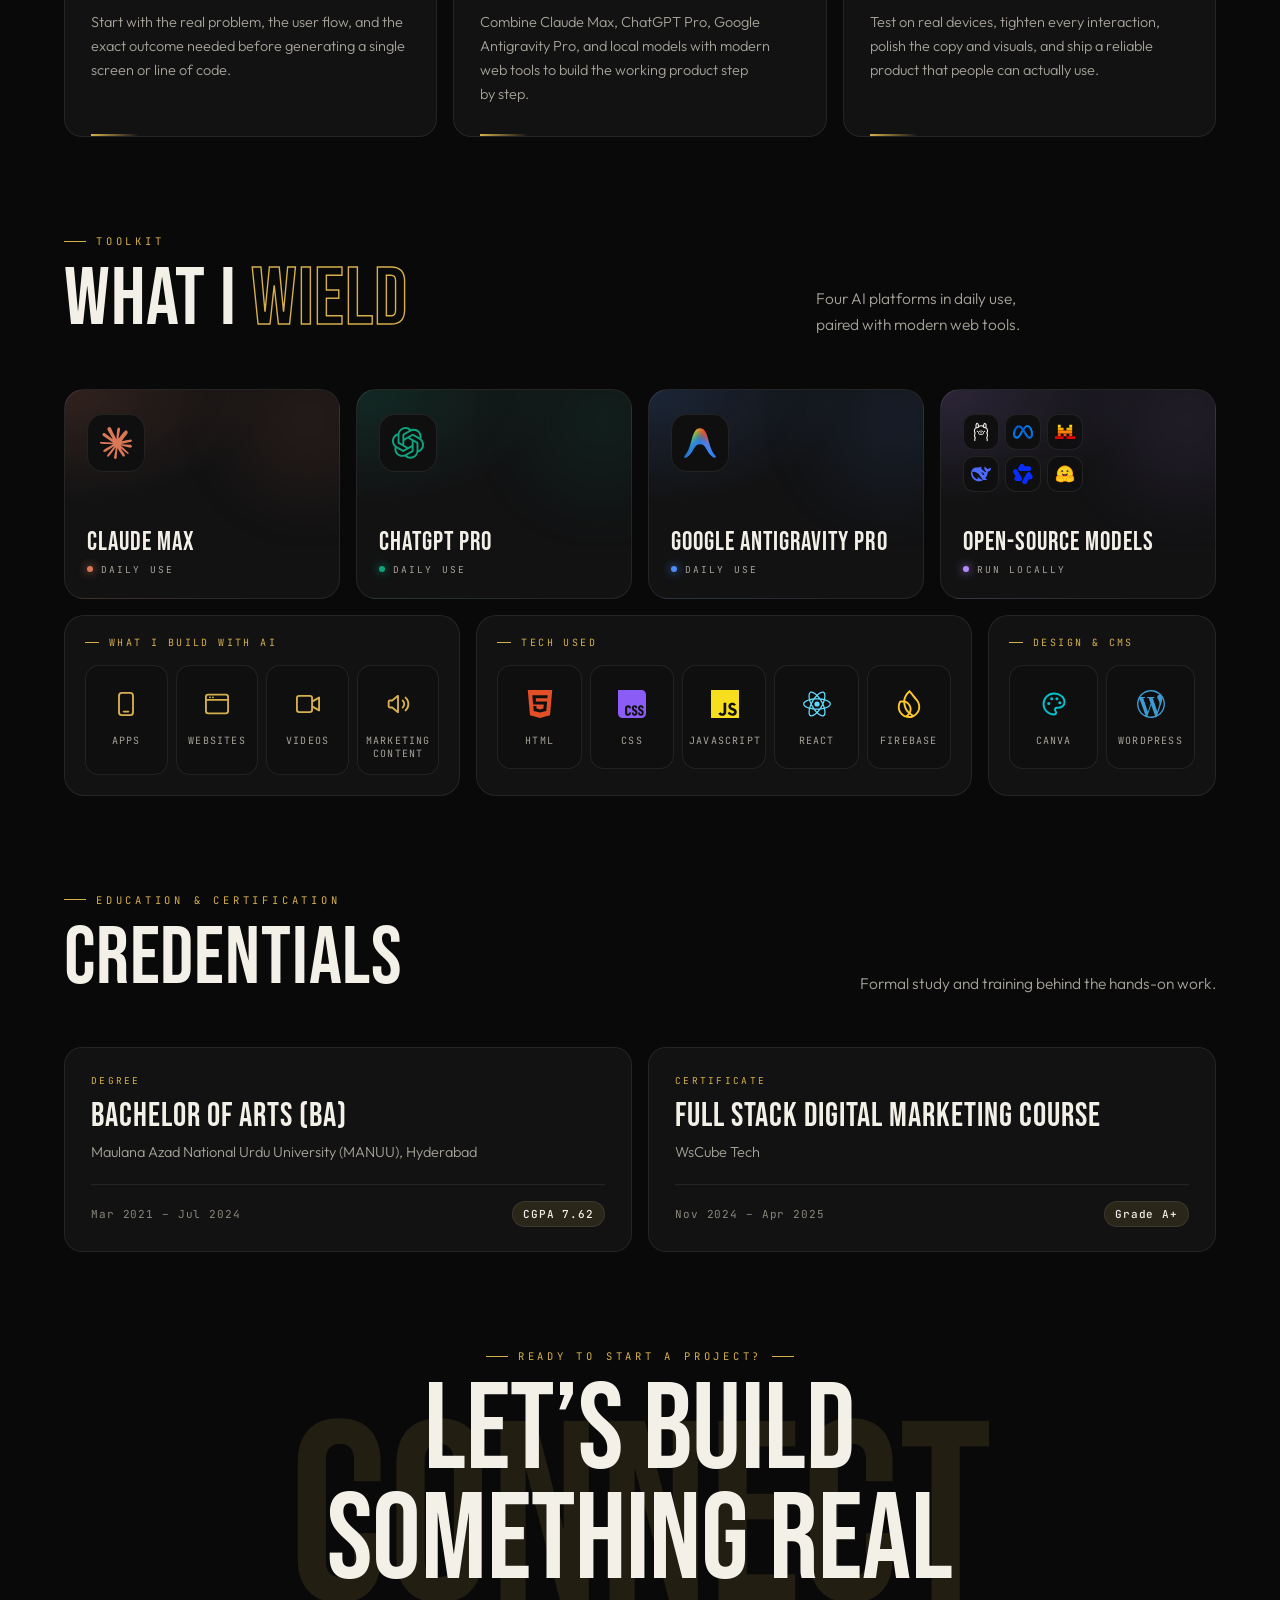
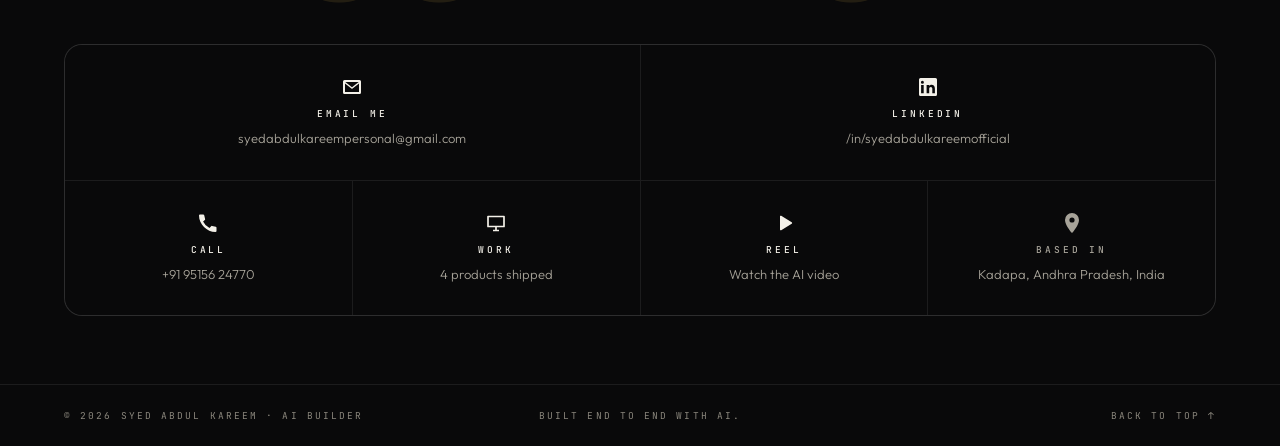
==== commit b93fbaee: "Replace 3D hand-held hologram with a crisp HTML glass hologram panel; arms rest at the sides Co-Auth" ====
--- a/index.html
+++ b/index.html
@@ -91,7 +91,11 @@
     <canvas id="robotCanvas" class="robot__canvas" aria-hidden="true"></canvas>
     <img class="robot__poster" src="assets/img/robot-poster.webp" alt="" width="900" height="1000" fetchpriority="high">
     <p class="robot__bubble" id="robotBubble" aria-live="polite"></p>
-    <div class="robot__hud robot__hud--a" aria-hidden="true"><span>AI core</span><b><i class="dot dot--live"></i>Online</b></div>
+    <div class="holo" aria-hidden="true">
+      <div class="holo__head"><i class="dot dot--live"></i><span class="holo__kicker">AI core</span><b class="holo__label">Online</b></div>
+      <div class="holo__view"><div class="holo__screen" data-v="0"><i style="left:30%;top:6%;width:40%;height:5%;--n:0"></i><i style="left:30%;top:15%;width:40%;height:26%;--n:1"></i><i style="left:30%;top:46%;width:24%;height:7%;--n:2"></i><i style="left:30%;top:58%;width:40%;height:6%;--n:3"></i><i style="left:30%;top:68%;width:40%;height:6%;--n:4"></i><i style="left:30%;top:80%;width:40%;height:9%;--n:5"></i></div><div class="holo__screen" data-v="1"><i style="left:5%;top:8%;width:90%;height:9%;--n:0"></i><i style="left:5%;top:24%;width:52%;height:34%;--n:1"></i><i style="left:61%;top:24%;width:34%;height:34%;--n:2"></i><i style="left:5%;top:64%;width:28%;height:26%;--n:3"></i><i style="left:36%;top:64%;width:28%;height:26%;--n:4"></i><i style="left:67%;top:64%;width:28%;height:26%;--n:5"></i></div><div class="holo__screen" data-v="2"><i style="left:5%;top:8%;width:90%;height:62%;--n:0"></i><i style="left:5%;top:78%;width:90%;height:4%;--n:1"></i><i style="left:5%;top:78%;width:48%;height:4%;--n:2" class="hot"></i><b class="holo__play" style="--n:3"></b></div><div class="holo__screen" data-v="3"><i style="left:12%;top:62%;width:14%;height:28%;--n:0"></i><i style="left:32%;top:48%;width:14%;height:42%;--n:1"></i><i style="left:52%;top:34%;width:14%;height:56%;--n:2"></i><i style="left:72%;top:14%;width:14%;height:76%;--n:3"></i><b class="holo__arrow" style="--n:4"></b></div><div class="holo__think"><span></span><span></span><span></span></div><div class="holo__toast">Shipped ✓</div></div>
+      <div class="holo__bar"><span></span></div>
+    </div>
     <div class="robot__hud robot__hud--b" aria-hidden="true"><span>Daily stack</span><b class="robot__logos"><img class="lg" src="assets/logos/claude.svg" alt=""><i class="lg lg--mono lg--openai"></i><img class="lg" src="assets/logos/antigravity.svg" alt=""><i class="lg lg--mono lg--ollama"></i></b></div>
     <p class="robot__hint" aria-hidden="true"><span class="robot__hint-fine">Click</span><span class="robot__hint-touch">Tap</span> the robot to say hi</p>
     <button class="robot__say" type="button">Say hello to the robot</button>
--- a/css/styles.css
+++ b/css/styles.css
@@ -257,7 +257,7 @@
 .robot__logos { gap: 9px !important; padding-top: 3px; }
 .robot__logos .lg { width: 18px; height: 18px; }
 .robot__hud::before { content: ""; position: absolute; top: 50%; width: 46px; height: 1px; background: linear-gradient(90deg, var(--gold), transparent); }
-.robot__hud--a::before { left: 100%; }
+.robot__hud--a::before { left: 50%; top: 100%; width: 1px; height: 10px; background: linear-gradient(180deg, var(--gold), transparent); }
 .robot__hud--b::before { right: 100%; transform: scaleX(-1); }
 .robot__hint { position: absolute; left: 50%; bottom: 1%; transform: translateX(-50%); font: 400 9px var(--mono); letter-spacing: .32em; text-transform: uppercase; color: var(--faint); display: flex; align-items: center; gap: 8px; opacity: 0; transition: opacity .8s 3.2s; white-space: nowrap; }
 .robot__hint::before { content: ""; width: 6px; height: 6px; border: 1px solid var(--gold); border-radius: 50%; animation: live 2.2s infinite; }
@@ -542,7 +542,12 @@
   .hero__name { font-size: clamp(60px, 19vw, 110px); }
   .hero__stats { grid-template-columns: repeat(2, minmax(0, 1fr)); row-gap: 14px; }
   .hero__stats > div:nth-child(3) { padding-left: 0; border-left: 0; }
-  .robot__hud { display: none; }
+  .robot__hud--b { display: none; }
+  .robot__hud--a { display: flex; align-items: center; gap: 8px; left: 0; right: 0; margin-inline: auto; width: max-content; max-width: calc(100% - 24px); top: auto; bottom: 12px; padding: 6px 12px 6px 10px; border-radius: 99px; }
+  .robot__hud--a span { font-size: 9.5px; letter-spacing: .16em; }
+  .robot__hud--a span::after { content: '·'; margin-left: 8px; color: var(--gold); }
+  .robot__hud--a b { font-size: 11px; }
+  .robot__hud--a::before { display: none; }
   .robot__hud b { font-size: 11px; }
   .robot__hud--b { max-width: 180px; }
   .journey { grid-template-columns: 1fr; gap: 18px; padding-left: 22px; }
@@ -564,7 +569,7 @@
   .case__top { flex-direction: column; align-items: flex-start; }
   .case__plate { width: 96px; height: 96px; }
   .contact__ghost { bottom: auto; top: -.42em; font-size: 26vw; }
-  .robot__bubble { left: auto; right: var(--pad); max-width: 240px; }
+  .robot__bubble { left: auto; right: var(--pad); max-width: min(212px, 58vw); }
   .footer { grid-template-columns: 1fr; text-align: center; }
   .footer a { justify-self: center; }
 }
@@ -596,3 +601,53 @@
 /* page-wide shockwave overlay (drawn only while a wave runs) */
 .shock { position: fixed; inset: 0; width: 100%; height: 100%; z-index: 95; pointer-events: none; }
 .robot__hud--a { transition-property: opacity, transform; }
+.robot__hud--a.is-shipping { opacity: .35; }
+@media (min-width: 561px) { .robot.is-live .robot__hud--a { min-width: 176px; } }
+
+/* ============================================================ HTML hologram the robot builds */
+.holo { position: absolute; left: -2%; top: 30%; width: 220px; z-index: 3; padding: 12px; border-radius: 16px; pointer-events: none;
+  background: linear-gradient(160deg, rgba(214,176,76,.14), rgba(10,10,12,.55) 40%); border: 1px solid rgba(214,176,76,.45);
+  box-shadow: 0 0 0 1px rgba(214,176,76,.08) inset, 0 0 40px -6px rgba(214,176,76,.45), 0 24px 50px -20px rgba(0,0,0,.7);
+  -webkit-backdrop-filter: blur(10px); backdrop-filter: blur(10px); transform: perspective(700px) rotateY(16deg) rotateX(4deg);
+  opacity: 0; transition: opacity .8s var(--ease) 2.8s; animation: holo-float 6s ease-in-out infinite; }
+.robot.is-ready .holo { opacity: 1; }
+.holo::before { content: ""; position: absolute; inset: 0; border-radius: inherit; pointer-events: none; background: repeating-linear-gradient(180deg, rgba(255,255,255,.05) 0 1px, transparent 1px 3px); mix-blend-mode: overlay; }
+.holo::after { content: ""; position: absolute; left: 100%; top: 58%; width: 70px; height: 1px; background: linear-gradient(90deg, rgba(214,176,76,.8), transparent); box-shadow: 0 0 8px rgba(214,176,76,.8); }
+@keyframes holo-float { 0%, 100% { translate: 0 0; } 50% { translate: 0 -8px; } }
+.holo__head { display: flex; align-items: center; gap: 7px; font: 400 9px var(--mono); letter-spacing: .2em; text-transform: uppercase; color: #bfb59a; margin-bottom: 10px; white-space: nowrap; overflow: hidden; }
+.holo__label { font: 600 12px var(--sans); letter-spacing: 0; text-transform: none; color: #f3e7c0; }
+.holo__view { position: relative; aspect-ratio: 16 / 11; border-radius: 10px; overflow: hidden; background: radial-gradient(120% 90% at 30% 0%, rgba(214,176,76,.16), transparent 60%), rgba(4,4,6,.6); border: 1px solid rgba(214,176,76,.25); }
+.holo__screen { position: absolute; inset: 0; display: none; }
+.robot[data-build="0"] .holo__screen[data-v="0"], .robot[data-build="1"] .holo__screen[data-v="1"], .robot[data-build="2"] .holo__screen[data-v="2"], .robot[data-build="3"] .holo__screen[data-v="3"], .robot:not([data-build]) .holo__screen[data-v="1"] { display: block; }
+.holo__screen i, .holo__screen b { position: absolute; border-radius: 4px; background: linear-gradient(180deg, rgba(214,176,76,.32), rgba(214,176,76,.1)); border: 1px solid rgba(232,197,90,.7); box-shadow: 0 0 10px -2px rgba(214,176,76,.6); }
+.holo__screen i.hot { background: #e8c55a; border-color: #e8c55a; }
+.holo__play { left: 44%; top: 27%; width: 0 !important; height: 0 !important; border-radius: 0 !important; background: none !important; box-shadow: none !important; border: solid transparent !important; border-width: 14px 0 14px 22px !important; border-left-color: #f3e7c0 !important; filter: drop-shadow(0 0 6px rgba(214,176,76,.9)); }
+.holo__arrow { left: 14%; top: 18%; width: 74%; height: 3px; transform: rotate(-26deg); transform-origin: 0 50%; top: 56% !important; background: #f3e7c0 !important; border: 0 !important; }
+.robot[data-phase="think"] .holo__screen > * { opacity: 0; }
+.robot[data-phase="build"] .holo__screen > * { animation: holo-in .55s var(--ease) calc(.3s + var(--n) * .3s) both; }
+@keyframes holo-in { 0% { opacity: 0; transform: scale(.6); filter: brightness(2.2); } 60% { opacity: 1; filter: brightness(1.6); } 100% { opacity: 1; transform: none; filter: none; } }
+.holo__arrow { animation-name: none; }
+.robot[data-phase="hold"] .holo__view { animation: holo-done 1.1s ease-out; }
+@keyframes holo-done { 30% { box-shadow: 0 0 0 1px #e8c55a, 0 0 30px rgba(214,176,76,.8); } }
+.holo__think { position: absolute; inset: 0; display: none; place-content: center; grid-auto-flow: column; gap: 7px; }
+.holo__think span { width: 8px; height: 8px; border-radius: 50%; background: #e8c55a; box-shadow: 0 0 10px #e8c55a; animation: holo-dot 1s ease-in-out infinite; }
+.holo__think span:nth-child(2) { animation-delay: .15s; } .holo__think span:nth-child(3) { animation-delay: .3s; }
+@keyframes holo-dot { 0%, 100% { transform: translateY(0); opacity: .4; } 50% { transform: translateY(-7px); opacity: 1; } }
+.robot[data-phase="think"] .holo__think { display: grid; }
+.holo__toast { position: absolute; left: 50%; bottom: 10px; translate: -50% 10px; padding: 5px 12px; border-radius: 99px; background: #e8c55a; color: #15120a; font: 600 11px var(--sans); opacity: 0; transition: opacity .3s, translate .3s var(--ease); }
+.robot[data-phase="ship"] .holo__toast { opacity: 1; translate: -50% 0; }
+.robot[data-phase="ship"] .holo__screen { transition: transform .7s var(--ease), opacity .7s; transform: translateY(-18px) scale(.85); opacity: .25; }
+.holo__bar { height: 3px; margin-top: 10px; border-radius: 3px; background: rgba(214,176,76,.18); overflow: hidden; }
+.holo__bar span { display: block; height: 100%; width: 100%; transform-origin: 0 50%; transform: scaleX(1); background: linear-gradient(90deg, #8c6c1a, #e8c55a); box-shadow: 0 0 8px #e8c55a; }
+.robot[data-phase="think"] .holo__bar span { transform: scaleX(0); }
+.robot[data-phase="build"] .holo__bar span { animation: holo-bar 2.45s linear both; }
+@keyframes holo-bar { from { transform: scaleX(0); } to { transform: scaleX(1); } }
+[data-theme="light"] .holo { background: linear-gradient(160deg, rgba(255,255,255,.75), rgba(250,244,230,.6)); border-color: rgba(138,101,12,.4); box-shadow: 0 0 30px -8px rgba(176,128,24,.35), 0 20px 40px -20px rgba(60,44,10,.3); }
+[data-theme="light"] .holo__head { color: #6c665a; } [data-theme="light"] .holo__label { color: #15120a; }
+[data-theme="light"] .holo__view { background: radial-gradient(120% 90% at 30% 0%, rgba(214,176,76,.18), transparent 60%), rgba(255,253,248,.7); border-color: rgba(138,101,12,.25); }
+[data-theme="light"] .holo__screen i, [data-theme="light"] .holo__screen b { border-color: rgba(138,101,12,.65); background: linear-gradient(180deg, rgba(196,150,40,.35), rgba(196,150,40,.1)); box-shadow: none; }
+[data-theme="light"] .holo__play { border-left-color: #8a650c !important; } [data-theme="light"] .holo__arrow { background: #8a650c !important; }
+@media (min-width: 901px) and (max-width: 1180px) { .holo { left: -10%; width: 190px; } }
+@media (max-width: 900px) { .holo { left: 4%; top: 22%; width: 170px; padding: 9px; } .holo::after { display: none; } }
+@media (max-width: 560px) { .holo { top: auto; bottom: 8%; left: 3%; width: 150px; } .holo__head { font-size: 8px; } .holo__label { font-size: 11px; } }
+@media (prefers-reduced-motion: reduce) { .holo { animation: none; } }
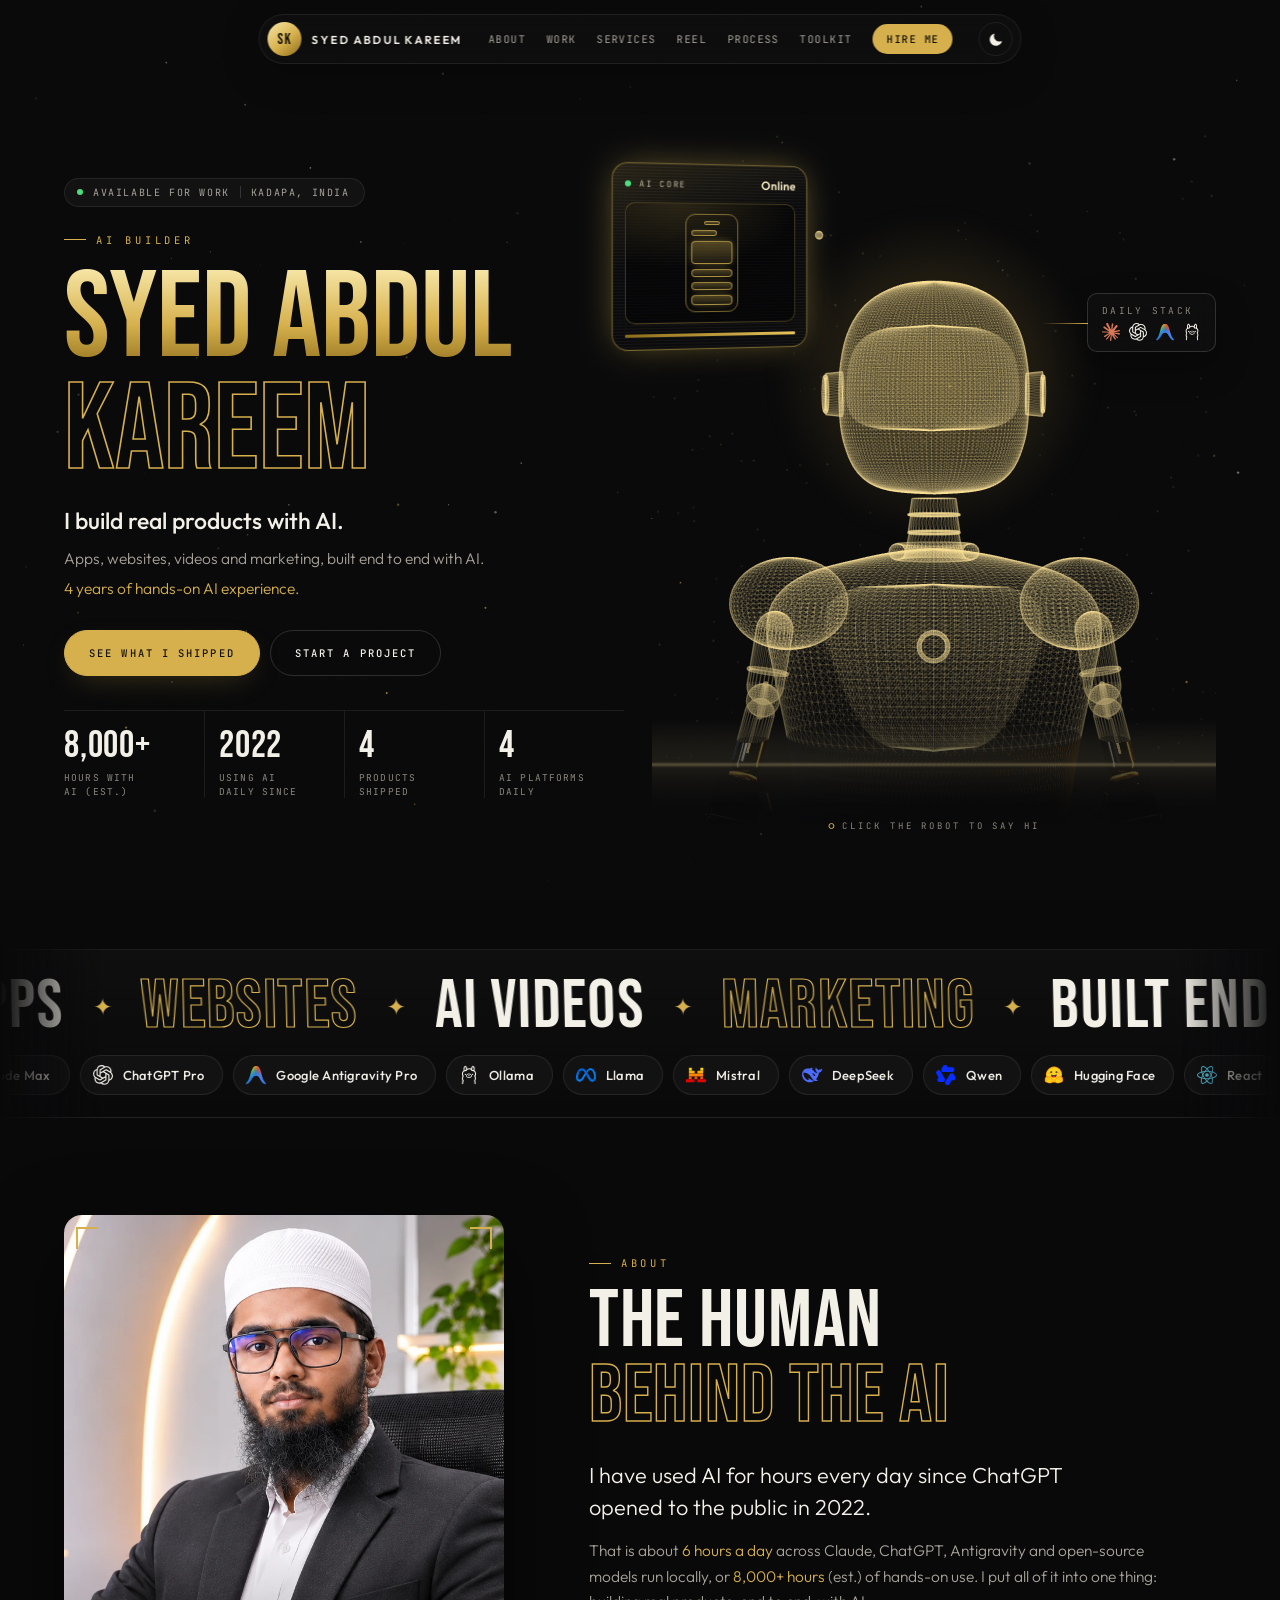
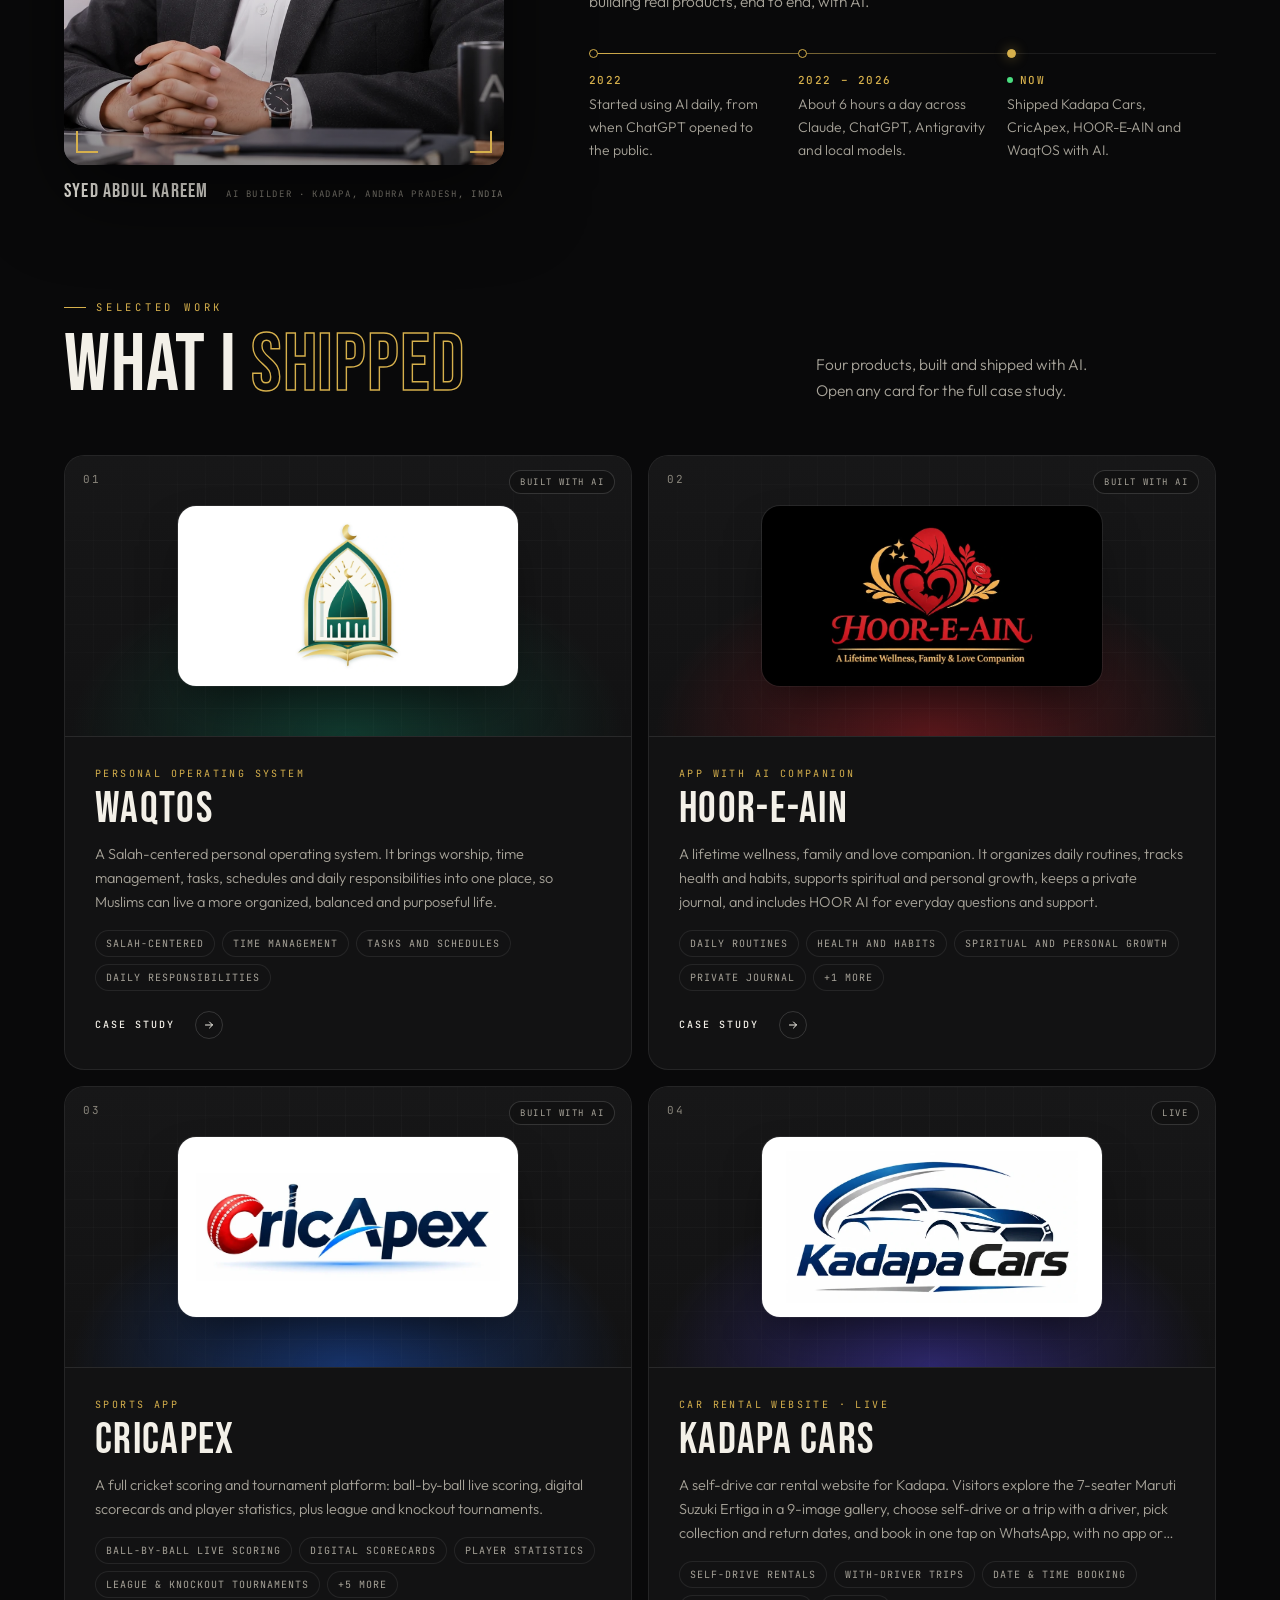
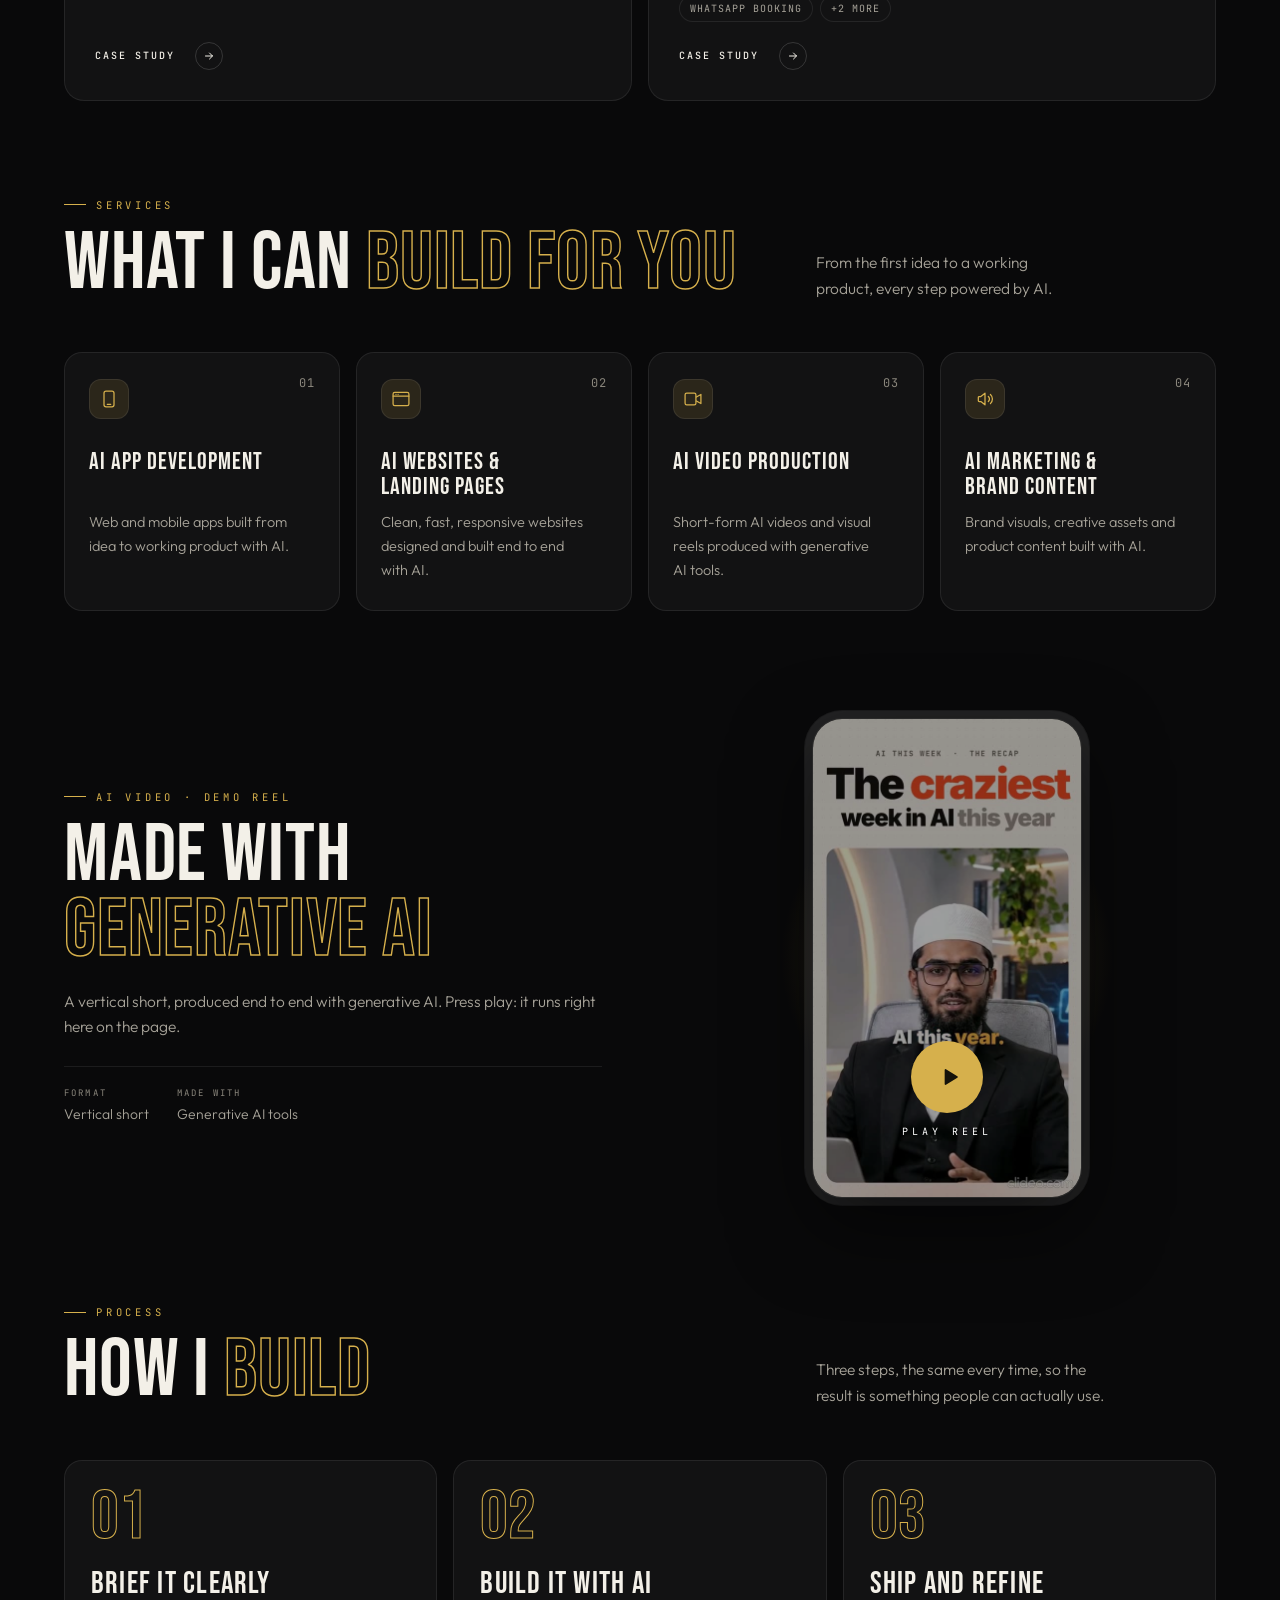
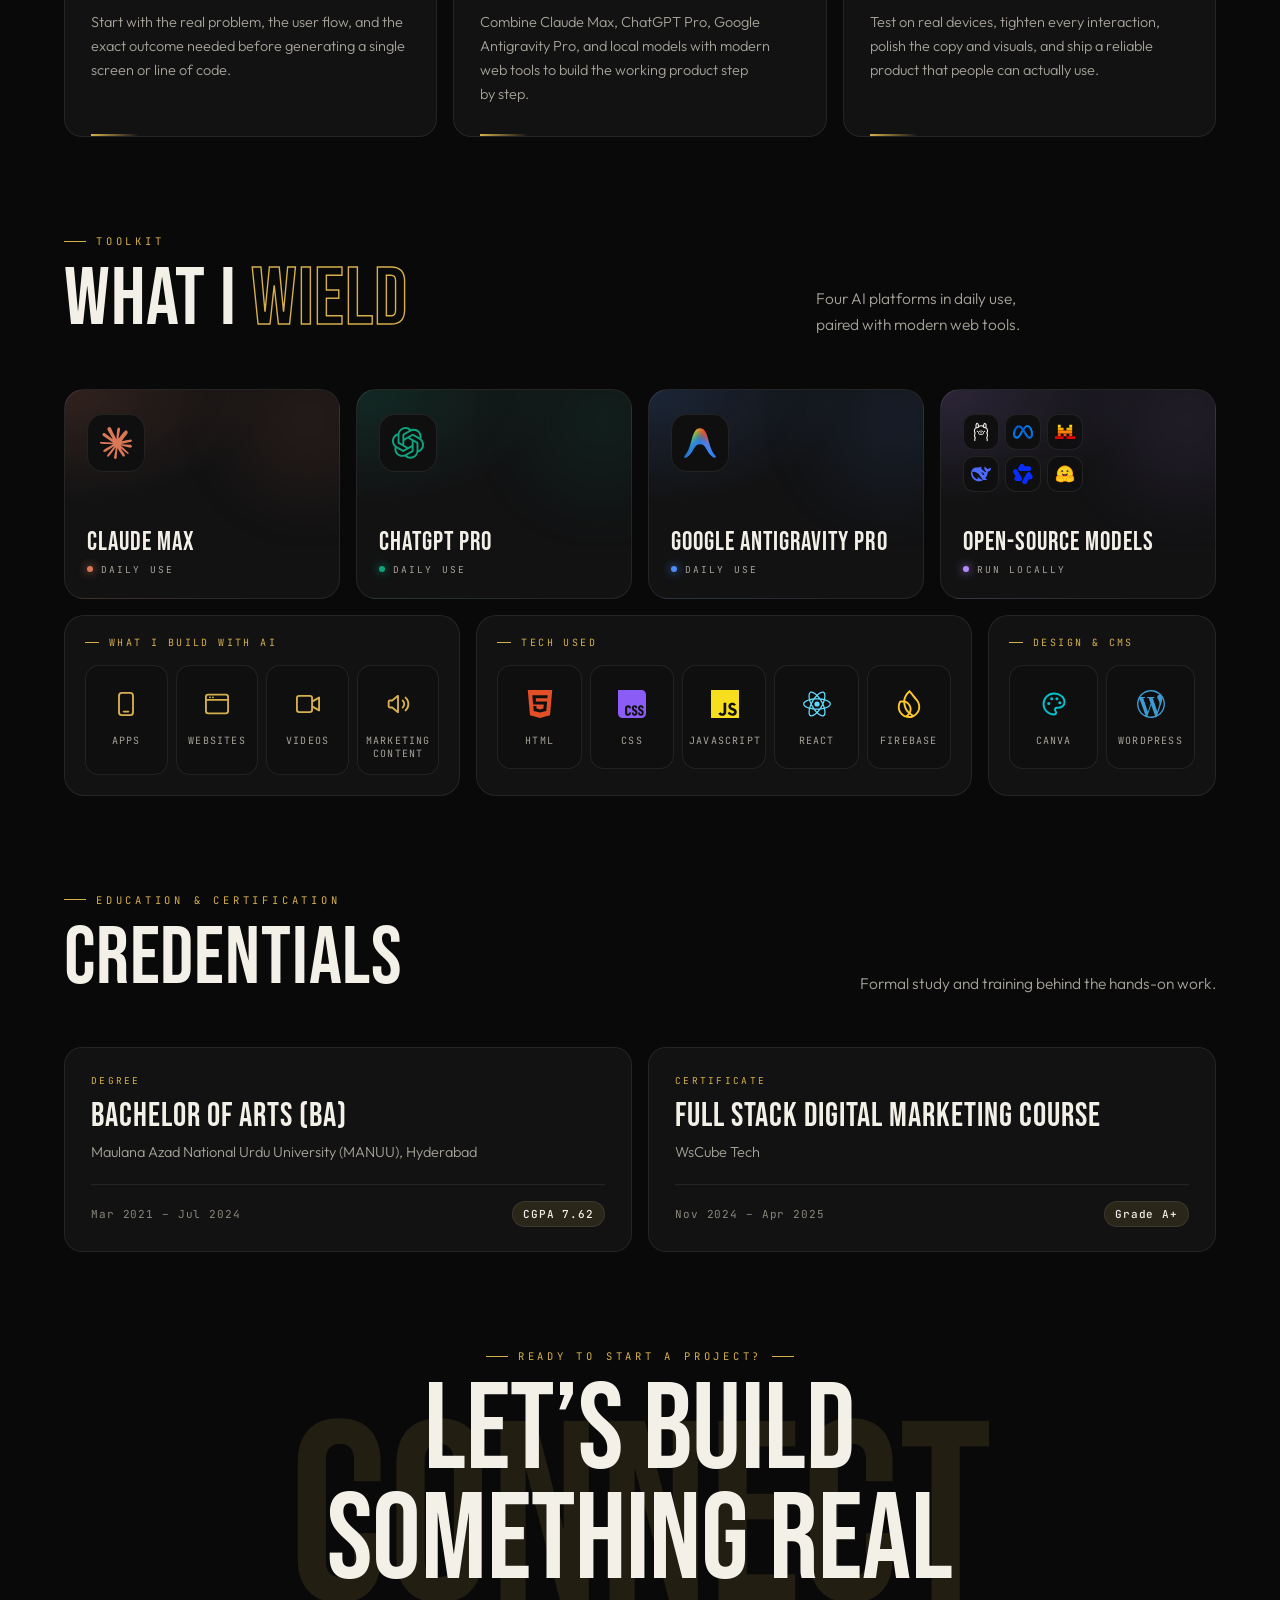
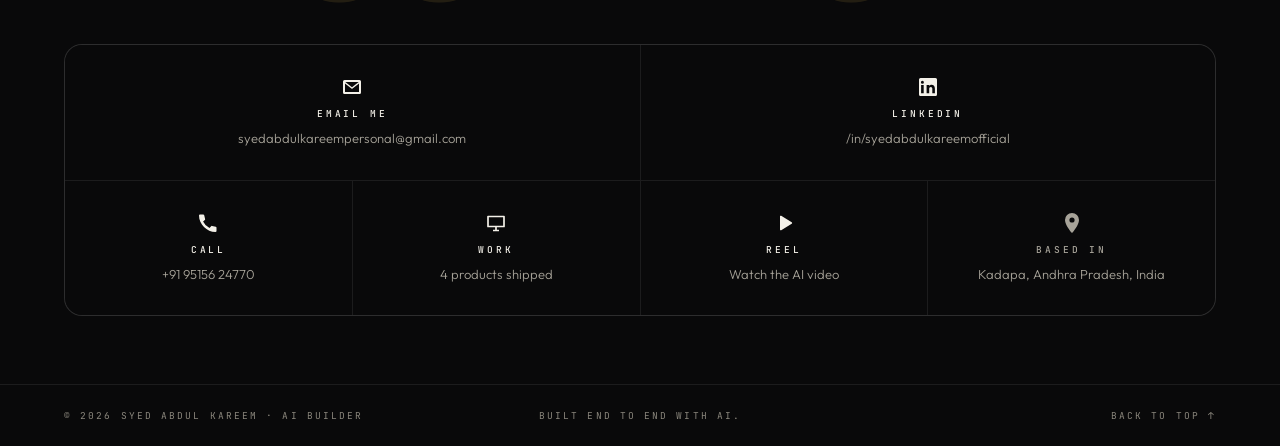
==== commit ede42228: "Hologram rebuilt on aligned grids: app, website, video and brand layouts with one gap system, one la" ====
--- a/index.html
+++ b/index.html
@@ -93,7 +93,38 @@
     <p class="robot__bubble" id="robotBubble" aria-live="polite"></p>
     <div class="holo" aria-hidden="true">
       <div class="holo__head"><i class="dot dot--live"></i><span class="holo__kicker">AI core</span><b class="holo__label">Online</b></div>
-      <div class="holo__view"><div class="holo__screen" data-v="0"><i style="left:30%;top:6%;width:40%;height:5%;--n:0"></i><i style="left:30%;top:15%;width:40%;height:26%;--n:1"></i><i style="left:30%;top:46%;width:24%;height:7%;--n:2"></i><i style="left:30%;top:58%;width:40%;height:6%;--n:3"></i><i style="left:30%;top:68%;width:40%;height:6%;--n:4"></i><i style="left:30%;top:80%;width:40%;height:9%;--n:5"></i></div><div class="holo__screen" data-v="1"><i style="left:5%;top:8%;width:90%;height:9%;--n:0"></i><i style="left:5%;top:24%;width:52%;height:34%;--n:1"></i><i style="left:61%;top:24%;width:34%;height:34%;--n:2"></i><i style="left:5%;top:64%;width:28%;height:26%;--n:3"></i><i style="left:36%;top:64%;width:28%;height:26%;--n:4"></i><i style="left:67%;top:64%;width:28%;height:26%;--n:5"></i></div><div class="holo__screen" data-v="2"><i style="left:5%;top:8%;width:90%;height:62%;--n:0"></i><i style="left:5%;top:78%;width:90%;height:4%;--n:1"></i><i style="left:5%;top:78%;width:48%;height:4%;--n:2" class="hot"></i><b class="holo__play" style="--n:3"></b></div><div class="holo__screen" data-v="3"><i style="left:12%;top:62%;width:14%;height:28%;--n:0"></i><i style="left:32%;top:48%;width:14%;height:42%;--n:1"></i><i style="left:52%;top:34%;width:14%;height:56%;--n:2"></i><i style="left:72%;top:14%;width:14%;height:76%;--n:3"></i><b class="holo__arrow" style="--n:4"></b></div><div class="holo__think"><span></span><span></span><span></span></div><div class="holo__toast">Shipped ✓</div></div>
+      <div class="holo__view">
+        <div class="holo__screen hs-app" data-v="0">
+          <div class="hs-phone">
+            <span class="hs hs-notch" style="--n:0"></span>
+            <span class="hs hs-title" style="--n:1"></span>
+            <span class="hs hs-hero" style="--n:2"></span>
+            <span class="hs hs-row" style="--n:3"></span>
+            <span class="hs hs-row" style="--n:4"></span>
+            <span class="hs hs-tab" style="--n:5"></span>
+          </div>
+        </div>
+        <div class="holo__screen hs-web" data-v="1">
+          <div class="hs hs-chrome" style="--n:0"><b></b><b></b><b></b><span></span></div>
+          <div class="hs-web__hero">
+            <div class="hs-web__copy"><span class="hs hs-line hs-line--lg" style="--n:1"></span><span class="hs hs-line" style="--n:2"></span><span class="hs hs-btn" style="--n:3"></span></div>
+            <span class="hs hs-img" style="--n:2"></span>
+          </div>
+          <div class="hs-web__cards"><span class="hs" style="--n:4"></span><span class="hs" style="--n:5"></span><span class="hs" style="--n:6"></span></div>
+        </div>
+        <div class="holo__screen hs-vid" data-v="2">
+          <div class="hs hs-player" style="--n:0"><i class="hs-play"></i></div>
+          <div class="hs hs-track" style="--n:1"><span></span></div>
+          <div class="hs-times"><span class="hs" style="--n:2"></span><span class="hs" style="--n:2"></span></div>
+        </div>
+        <div class="holo__screen hs-brand" data-v="3">
+          <div class="hs-chart"><span class="hs" style="--n:0;--h:34%"></span><span class="hs" style="--n:1;--h:52%"></span><span class="hs" style="--n:2;--h:72%"></span><span class="hs" style="--n:3;--h:94%"></span></div>
+          <div class="hs hs-axis" style="--n:4"></div>
+          <div class="hs-legend"><span class="hs" style="--n:5"></span><span class="hs" style="--n:5"></span></div>
+        </div>
+        <div class="holo__think"><span></span><span></span><span></span></div>
+        <div class="holo__toast">Shipped ✓</div>
+      </div>
       <div class="holo__bar"><span></span></div>
     </div>
     <div class="robot__hud robot__hud--b" aria-hidden="true"><span>Daily stack</span><b class="robot__logos"><img class="lg" src="assets/logos/claude.svg" alt=""><i class="lg lg--mono lg--openai"></i><img class="lg" src="assets/logos/antigravity.svg" alt=""><i class="lg lg--mono lg--ollama"></i></b></div>
--- a/css/styles.css
+++ b/css/styles.css
@@ -604,50 +604,122 @@
 .robot__hud--a.is-shipping { opacity: .35; }
 @media (min-width: 561px) { .robot.is-live .robot__hud--a { min-width: 176px; } }
 
-/* ============================================================ HTML hologram the robot builds */
-.holo { position: absolute; left: -2%; top: 30%; width: 220px; z-index: 3; padding: 12px; border-radius: 16px; pointer-events: none;
-  background: linear-gradient(160deg, rgba(214,176,76,.14), rgba(10,10,12,.55) 40%); border: 1px solid rgba(214,176,76,.45);
-  box-shadow: 0 0 0 1px rgba(214,176,76,.08) inset, 0 0 40px -6px rgba(214,176,76,.45), 0 24px 50px -20px rgba(0,0,0,.7);
-  -webkit-backdrop-filter: blur(10px); backdrop-filter: blur(10px); transform: perspective(700px) rotateY(16deg) rotateX(4deg);
+/* ============================================================ HTML hologram the robot builds
+   Every screen is laid out on a grid/flex with one gap value, so nothing overlaps;
+   in each phase only one layer is visible: thinking dots, the build, or the "Shipped" badge. */
+.holo { --hg: 6px; --hc: 232, 197, 90; position: absolute; z-index: 3; left: -104px; top: 4%; width: 214px; padding: 12px; border-radius: 16px; pointer-events: none;
+  background: linear-gradient(160deg, rgba(var(--hc), .13), rgba(10, 10, 12, .62) 42%); border: 1px solid rgba(var(--hc), .42);
+  box-shadow: inset 0 0 0 1px rgba(var(--hc), .07), 0 0 36px -8px rgba(var(--hc), .5), 0 24px 50px -20px rgba(0, 0, 0, .7);
+  -webkit-backdrop-filter: blur(12px); backdrop-filter: blur(12px); transform: perspective(800px) rotateY(12deg);
   opacity: 0; transition: opacity .8s var(--ease) 2.8s; animation: holo-float 6s ease-in-out infinite; }
 .robot.is-ready .holo { opacity: 1; }
-.holo::before { content: ""; position: absolute; inset: 0; border-radius: inherit; pointer-events: none; background: repeating-linear-gradient(180deg, rgba(255,255,255,.05) 0 1px, transparent 1px 3px); mix-blend-mode: overlay; }
-.holo::after { content: ""; position: absolute; left: 100%; top: 58%; width: 70px; height: 1px; background: linear-gradient(90deg, rgba(214,176,76,.8), transparent); box-shadow: 0 0 8px rgba(214,176,76,.8); }
-@keyframes holo-float { 0%, 100% { translate: 0 0; } 50% { translate: 0 -8px; } }
-.holo__head { display: flex; align-items: center; gap: 7px; font: 400 9px var(--mono); letter-spacing: .2em; text-transform: uppercase; color: #bfb59a; margin-bottom: 10px; white-space: nowrap; overflow: hidden; }
-.holo__label { font: 600 12px var(--sans); letter-spacing: 0; text-transform: none; color: #f3e7c0; }
-.holo__view { position: relative; aspect-ratio: 16 / 11; border-radius: 10px; overflow: hidden; background: radial-gradient(120% 90% at 30% 0%, rgba(214,176,76,.16), transparent 60%), rgba(4,4,6,.6); border: 1px solid rgba(214,176,76,.25); }
-.holo__screen { position: absolute; inset: 0; display: none; }
-.robot[data-build="0"] .holo__screen[data-v="0"], .robot[data-build="1"] .holo__screen[data-v="1"], .robot[data-build="2"] .holo__screen[data-v="2"], .robot[data-build="3"] .holo__screen[data-v="3"], .robot:not([data-build]) .holo__screen[data-v="1"] { display: block; }
-.holo__screen i, .holo__screen b { position: absolute; border-radius: 4px; background: linear-gradient(180deg, rgba(214,176,76,.32), rgba(214,176,76,.1)); border: 1px solid rgba(232,197,90,.7); box-shadow: 0 0 10px -2px rgba(214,176,76,.6); }
-.holo__screen i.hot { background: #e8c55a; border-color: #e8c55a; }
-.holo__play { left: 44%; top: 27%; width: 0 !important; height: 0 !important; border-radius: 0 !important; background: none !important; box-shadow: none !important; border: solid transparent !important; border-width: 14px 0 14px 22px !important; border-left-color: #f3e7c0 !important; filter: drop-shadow(0 0 6px rgba(214,176,76,.9)); }
-.holo__arrow { left: 14%; top: 18%; width: 74%; height: 3px; transform: rotate(-26deg); transform-origin: 0 50%; top: 56% !important; background: #f3e7c0 !important; border: 0 !important; }
-.robot[data-phase="think"] .holo__screen > * { opacity: 0; }
-.robot[data-phase="build"] .holo__screen > * { animation: holo-in .55s var(--ease) calc(.3s + var(--n) * .3s) both; }
-@keyframes holo-in { 0% { opacity: 0; transform: scale(.6); filter: brightness(2.2); } 60% { opacity: 1; filter: brightness(1.6); } 100% { opacity: 1; transform: none; filter: none; } }
-.holo__arrow { animation-name: none; }
+.holo::before { content: ""; position: absolute; inset: 0; border-radius: inherit; pointer-events: none; background: repeating-linear-gradient(180deg, rgba(255, 255, 255, .045) 0 1px, transparent 1px 3px); }
+@keyframes holo-float { 0%, 100% { translate: 0 0; } 50% { translate: 0 -7px; } }
+
+.holo__head { display: grid; grid-template-columns: auto auto minmax(0, 1fr); align-items: center; column-gap: 8px; height: 16px; margin-bottom: 10px; }
+.holo__kicker { font: 400 8.5px/1 var(--mono); letter-spacing: .2em; text-transform: uppercase; color: #bfb59a; white-space: nowrap; }
+.holo__label { justify-self: end; max-width: 100%; overflow: hidden; text-overflow: ellipsis; white-space: nowrap; font: 600 12px/1 var(--sans); color: #f3e7c0; }
+
+.holo__view { position: relative; aspect-ratio: 16 / 11; border-radius: 10px; overflow: hidden;
+  background: radial-gradient(120% 90% at 30% 0%, rgba(var(--hc), .14), transparent 60%), rgba(4, 4, 6, .62); border: 1px solid rgba(var(--hc), .24); }
+.holo__screen { position: absolute; inset: 10px; display: none; transition: opacity .45s var(--ease), transform .6s var(--ease); }
+.robot[data-build="0"] .hs-app, .robot:not([data-build]) .hs-app { display: flex; }
+.robot[data-build="1"] .hs-web { display: grid; }
+.robot[data-build="2"] .hs-vid { display: grid; }
+.robot[data-build="3"] .hs-brand { display: grid; }
+
+/* building blocks */
+.hs { display: block; min-width: 0; border-radius: 4px; background: linear-gradient(180deg, rgba(var(--hc), .3), rgba(var(--hc), .1)); border: 1px solid rgba(var(--hc), .62); box-shadow: 0 0 10px -3px rgba(var(--hc), .7); }
+
+/* app: a phone, centred, one column */
+.hs-app { justify-content: center; }
+.hs-phone { height: 100%; aspect-ratio: 9 / 16; display: flex; flex-direction: column; gap: 5px; padding: 6px 5px; border-radius: 10px; border: 1px solid rgba(var(--hc), .5); }
+.hs-notch { width: 36%; height: 4px; align-self: center; border-radius: 3px; }
+.hs-title { width: 62%; height: 6px; }
+.hs-hero { flex: 1; }
+.hs-row { height: 8px; }
+.hs-tab { height: 10px; }
+
+/* website: browser chrome, hero (copy + image), three cards */
+.hs-web { grid-template-rows: 12px minmax(0, 1fr) 30%; gap: var(--hg); }
+.hs-chrome { display: flex; align-items: center; gap: 3px; padding: 0 5px; }
+.hs-chrome b { width: 4px; height: 4px; border-radius: 50%; background: rgba(var(--hc), .9); flex: none; }
+.hs-chrome span { flex: 1; height: 4px; margin-left: 5px; border-radius: 3px; background: rgba(var(--hc), .3); }
+.hs-web__hero { display: grid; grid-template-columns: 1fr 1fr; gap: var(--hg); min-height: 0; }
+.hs-web__copy { display: flex; flex-direction: column; justify-content: center; gap: 5px; }
+.hs-line { height: 5px; width: 72%; }
+.hs-line--lg { height: 7px; width: 92%; }
+.hs-btn { height: 9px; width: 46%; border-radius: 99px; }
+.hs-img { height: 100%; }
+.hs-web__cards { display: grid; grid-template-columns: repeat(3, minmax(0, 1fr)); gap: var(--hg); }
+
+/* AI video: player with the play button centred inside, a track with its fill inside, two time stamps */
+.hs-vid { grid-template-rows: minmax(0, 1fr) 6px 5px; gap: var(--hg); }
+.hs-player { display: grid; place-items: center; }
+.hs-play { position: relative; width: 26px; height: 26px; border-radius: 50%; border: 1.5px solid rgba(var(--hc), .95); box-shadow: 0 0 12px rgba(var(--hc), .6); }
+.hs-play::before { content: ""; position: absolute; left: 50%; top: 50%; translate: -35% -50%; border-style: solid; border-width: 6px 0 6px 10px; border-color: transparent transparent transparent rgb(var(--hc)); }
+.hs-track { display: flex; padding: 0; overflow: hidden; }
+.hs-track span { width: 46%; height: 100%; background: rgb(var(--hc)); }
+.hs-times { display: flex; justify-content: space-between; }
+.hs-times span { width: 18%; height: 100%; }
+
+/* brand content: four bars on one baseline, an axis, a legend */
+.hs-brand { grid-template-rows: minmax(0, 1fr) 1px 6px; gap: var(--hg); }
+.hs-chart { display: grid; grid-template-columns: repeat(4, minmax(0, 1fr)); gap: 10px; align-items: end; padding: 0 8px; min-height: 0; }
+.hs-chart .hs { height: var(--h); border-bottom-left-radius: 0; border-bottom-right-radius: 0; }
+.hs-axis { border: 0; border-radius: 0; background: rgba(var(--hc), .8); box-shadow: none; }
+.hs-legend { display: flex; gap: var(--hg); padding: 0 8px; }
+.hs-legend span { width: 24%; height: 100%; }
+
+/* phases */
+.robot[data-phase="think"] .holo__screen { opacity: 0; }
+.robot[data-phase="build"] .hs { animation: holo-in .5s var(--ease) calc(.25s + var(--n) * .28s) both; }
+@keyframes holo-in { 0% { opacity: 0; transform: scale(.7); filter: brightness(2.2); } 60% { opacity: 1; filter: brightness(1.5); } 100% { opacity: 1; transform: none; filter: none; } }
 .robot[data-phase="hold"] .holo__view { animation: holo-done 1.1s ease-out; }
-@keyframes holo-done { 30% { box-shadow: 0 0 0 1px #e8c55a, 0 0 30px rgba(214,176,76,.8); } }
-.holo__think { position: absolute; inset: 0; display: none; place-content: center; grid-auto-flow: column; gap: 7px; }
-.holo__think span { width: 8px; height: 8px; border-radius: 50%; background: #e8c55a; box-shadow: 0 0 10px #e8c55a; animation: holo-dot 1s ease-in-out infinite; }
+@keyframes holo-done { 30% { box-shadow: 0 0 0 1px rgb(var(--hc)), 0 0 30px rgba(var(--hc), .8); } }
+.robot[data-phase="ship"] .holo__screen { opacity: 0; transform: translateY(-14px) scale(.9); }
+.holo__think { position: absolute; inset: 0; display: none; place-content: center; grid-auto-flow: column; gap: 8px; }
+.holo__think span { width: 8px; height: 8px; border-radius: 50%; background: rgb(var(--hc)); box-shadow: 0 0 10px rgb(var(--hc)); animation: holo-dot 1s ease-in-out infinite; }
 .holo__think span:nth-child(2) { animation-delay: .15s; } .holo__think span:nth-child(3) { animation-delay: .3s; }
-@keyframes holo-dot { 0%, 100% { transform: translateY(0); opacity: .4; } 50% { transform: translateY(-7px); opacity: 1; } }
+@keyframes holo-dot { 0%, 100% { transform: translateY(0); opacity: .4; } 50% { transform: translateY(-6px); opacity: 1; } }
 .robot[data-phase="think"] .holo__think { display: grid; }
-.holo__toast { position: absolute; left: 50%; bottom: 10px; translate: -50% 10px; padding: 5px 12px; border-radius: 99px; background: #e8c55a; color: #15120a; font: 600 11px var(--sans); opacity: 0; transition: opacity .3s, translate .3s var(--ease); }
-.robot[data-phase="ship"] .holo__toast { opacity: 1; translate: -50% 0; }
-.robot[data-phase="ship"] .holo__screen { transition: transform .7s var(--ease), opacity .7s; transform: translateY(-18px) scale(.85); opacity: .25; }
-.holo__bar { height: 3px; margin-top: 10px; border-radius: 3px; background: rgba(214,176,76,.18); overflow: hidden; }
-.holo__bar span { display: block; height: 100%; width: 100%; transform-origin: 0 50%; transform: scaleX(1); background: linear-gradient(90deg, #8c6c1a, #e8c55a); box-shadow: 0 0 8px #e8c55a; }
+.holo__toast { position: absolute; left: 50%; top: 50%; translate: -50% -40%; padding: 6px 14px; border-radius: 99px; background: rgb(var(--hc)); color: #15120a; font: 600 11px/1 var(--sans); white-space: nowrap; opacity: 0; transition: opacity .3s .2s, translate .4s var(--ease) .2s; }
+.robot[data-phase="ship"] .holo__toast { opacity: 1; translate: -50% -50%; }
+.holo__bar { height: 3px; margin-top: 10px; border-radius: 3px; background: rgba(var(--hc), .18); overflow: hidden; }
+.holo__bar span { display: block; height: 100%; transform-origin: 0 50%; transform: scaleX(1); background: linear-gradient(90deg, #8c6c1a, rgb(var(--hc))); box-shadow: 0 0 8px rgb(var(--hc)); }
 .robot[data-phase="think"] .holo__bar span { transform: scaleX(0); }
 .robot[data-phase="build"] .holo__bar span { animation: holo-bar 2.45s linear both; }
 @keyframes holo-bar { from { transform: scaleX(0); } to { transform: scaleX(1); } }
-[data-theme="light"] .holo { background: linear-gradient(160deg, rgba(255,255,255,.75), rgba(250,244,230,.6)); border-color: rgba(138,101,12,.4); box-shadow: 0 0 30px -8px rgba(176,128,24,.35), 0 20px 40px -20px rgba(60,44,10,.3); }
-[data-theme="light"] .holo__head { color: #6c665a; } [data-theme="light"] .holo__label { color: #15120a; }
-[data-theme="light"] .holo__view { background: radial-gradient(120% 90% at 30% 0%, rgba(214,176,76,.18), transparent 60%), rgba(255,253,248,.7); border-color: rgba(138,101,12,.25); }
-[data-theme="light"] .holo__screen i, [data-theme="light"] .holo__screen b { border-color: rgba(138,101,12,.65); background: linear-gradient(180deg, rgba(196,150,40,.35), rgba(196,150,40,.1)); box-shadow: none; }
-[data-theme="light"] .holo__play { border-left-color: #8a650c !important; } [data-theme="light"] .holo__arrow { background: #8a650c !important; }
-@media (min-width: 901px) and (max-width: 1180px) { .holo { left: -10%; width: 190px; } }
-@media (max-width: 900px) { .holo { left: 4%; top: 22%; width: 170px; padding: 9px; } .holo::after { display: none; } }
-@media (max-width: 560px) { .holo { top: auto; bottom: 8%; left: 3%; width: 150px; } .holo__head { font-size: 8px; } .holo__label { font-size: 11px; } }
+
+/* light theme */
+[data-theme="light"] .holo { --hc: 138, 101, 12; background: linear-gradient(160deg, rgba(255, 255, 255, .8), rgba(250, 244, 230, .66)); border-color: rgba(138, 101, 12, .38); box-shadow: 0 0 30px -10px rgba(176, 128, 24, .4), 0 20px 40px -20px rgba(60, 44, 10, .3); }
+[data-theme="light"] .holo__kicker { color: #6c665a; } [data-theme="light"] .holo__label { color: #15120a; }
+[data-theme="light"] .holo__view { background: radial-gradient(120% 90% at 30% 0%, rgba(214, 176, 76, .16), transparent 60%), rgba(255, 253, 248, .75); }
+[data-theme="light"] .hs { box-shadow: none; }
+[data-theme="light"] .holo__toast { color: #fffaf0; }
+
+/* placement: in the free space beside the robot, never over the hero text */
+@media (max-width: 1366px) { .holo { left: -40px; width: 200px; } }
+@media (min-width: 901px) and (max-width: 1180px) { .holo { left: -24px; top: 2%; width: 176px; padding: 10px; } }
+@media (max-width: 900px) { .holo { left: 3%; top: 3%; width: 176px; padding: 10px; } }
+/* phones: a compact horizontal card docked in the faded strip under the robot */
+@media (max-width: 560px) {
+  .holo { left: 12px; right: 12px; top: auto; bottom: 0; width: auto; display: grid; grid-template-columns: 104px minmax(0, 1fr); grid-template-rows: auto auto; column-gap: 12px; padding: 9px; transform: none; }
+  .holo__view { grid-row: 1 / 3; grid-column: 1; }
+  .holo__head { grid-column: 2; align-self: end; margin: 0; grid-template-columns: auto minmax(0, 1fr); row-gap: 4px; height: auto; }
+  .holo__head .dot { grid-row: 1; }
+  .holo__kicker { grid-row: 1; grid-column: 2; }
+  .holo__label { grid-row: 2; grid-column: 1 / 3; justify-self: start; font-size: 13px; }
+  .holo__bar { grid-column: 2; align-self: start; margin-top: 8px; }
+  .holo__screen { inset: 6px; }
+  .holo { --hg: 4px; grid-template-columns: 120px minmax(0, 1fr); }
+  .hs-phone { padding: 4px 3px; gap: 3px; }
+  .hs-phone .hs-row:nth-of-type(5) { display: none; }      /* fewer rows on the small screen */
+  .hs-web { grid-template-rows: 8px minmax(0, 1fr) 26%; }
+  .hs-chrome b { width: 3px; height: 3px; }
+  .hs-web__copy .hs-line:not(.hs-line--lg), .hs-web__copy .hs-btn { display: none; }
+  .hs-play { width: 20px; height: 20px; }
+  .hs-play::before { border-width: 5px 0 5px 8px; }
+  .hs-chart { gap: 6px; padding: 0 4px; }
+}
 @media (prefers-reduced-motion: reduce) { .holo { animation: none; } }
